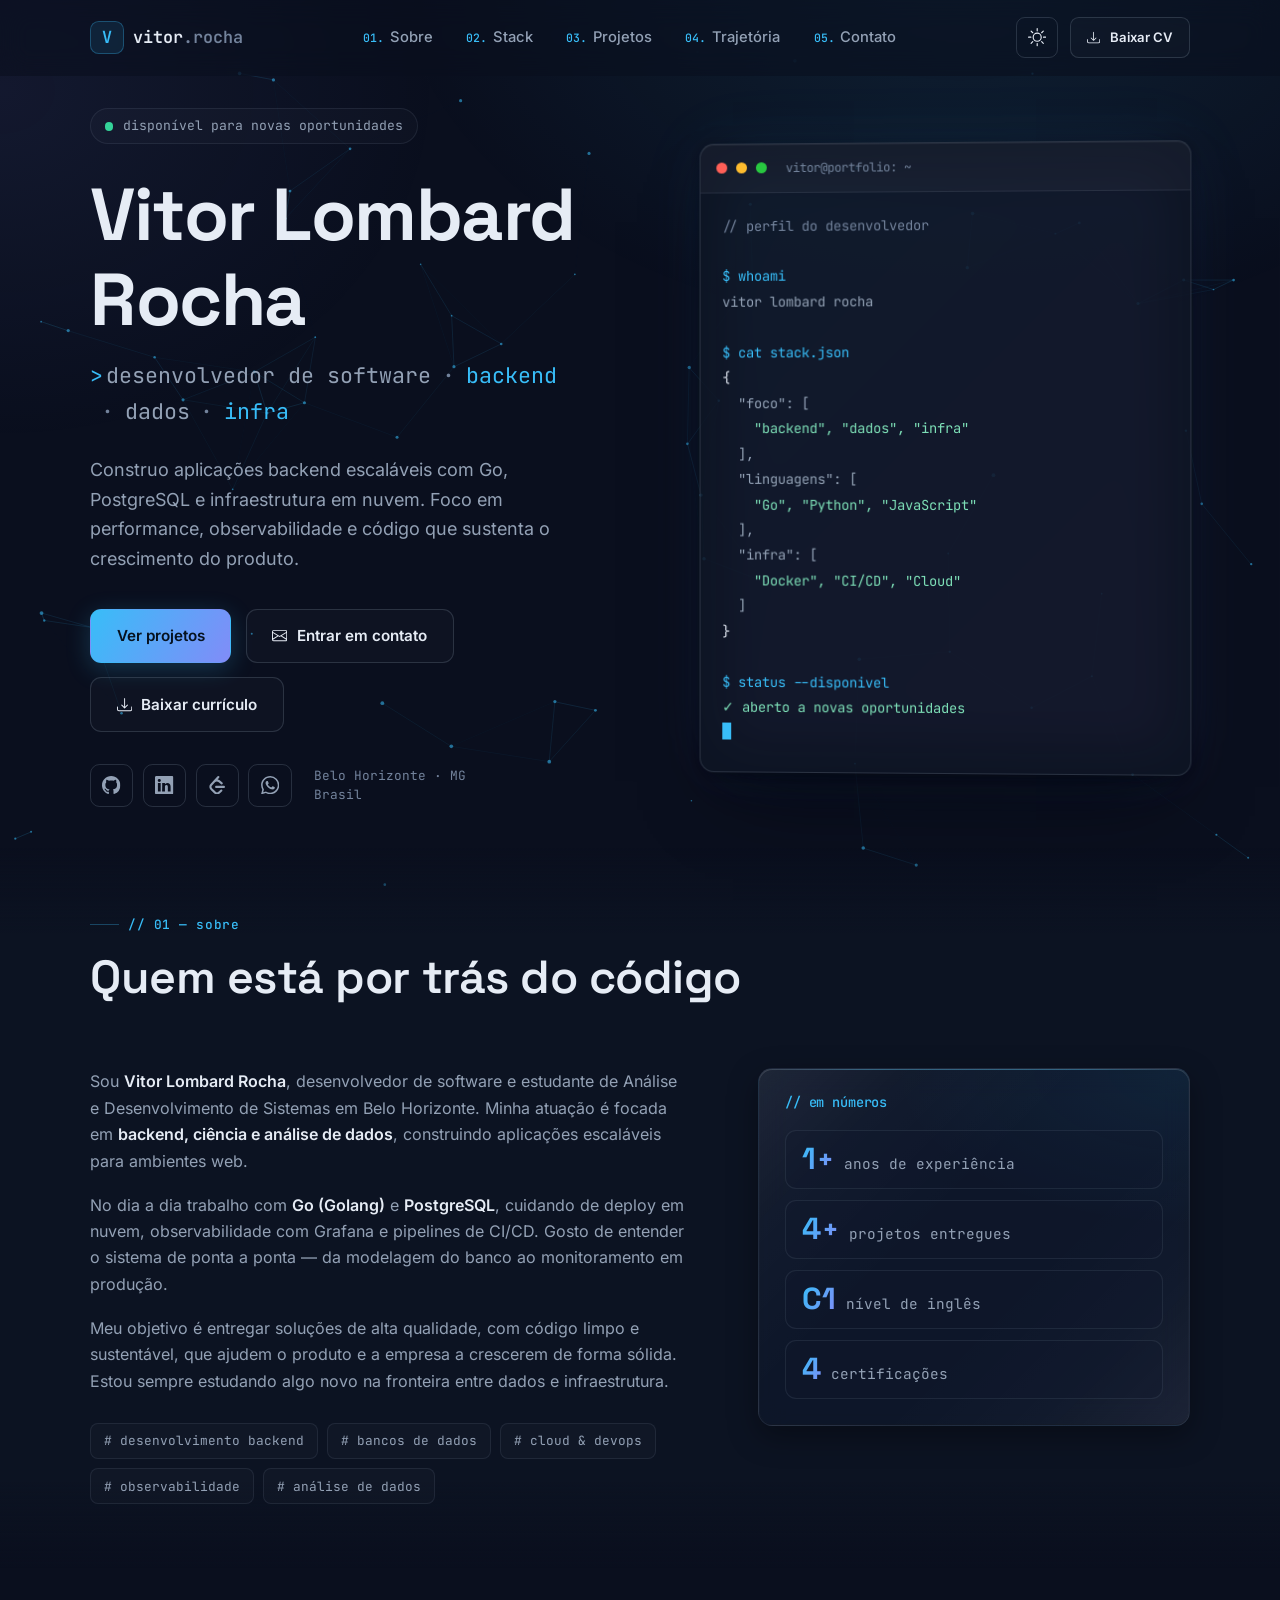
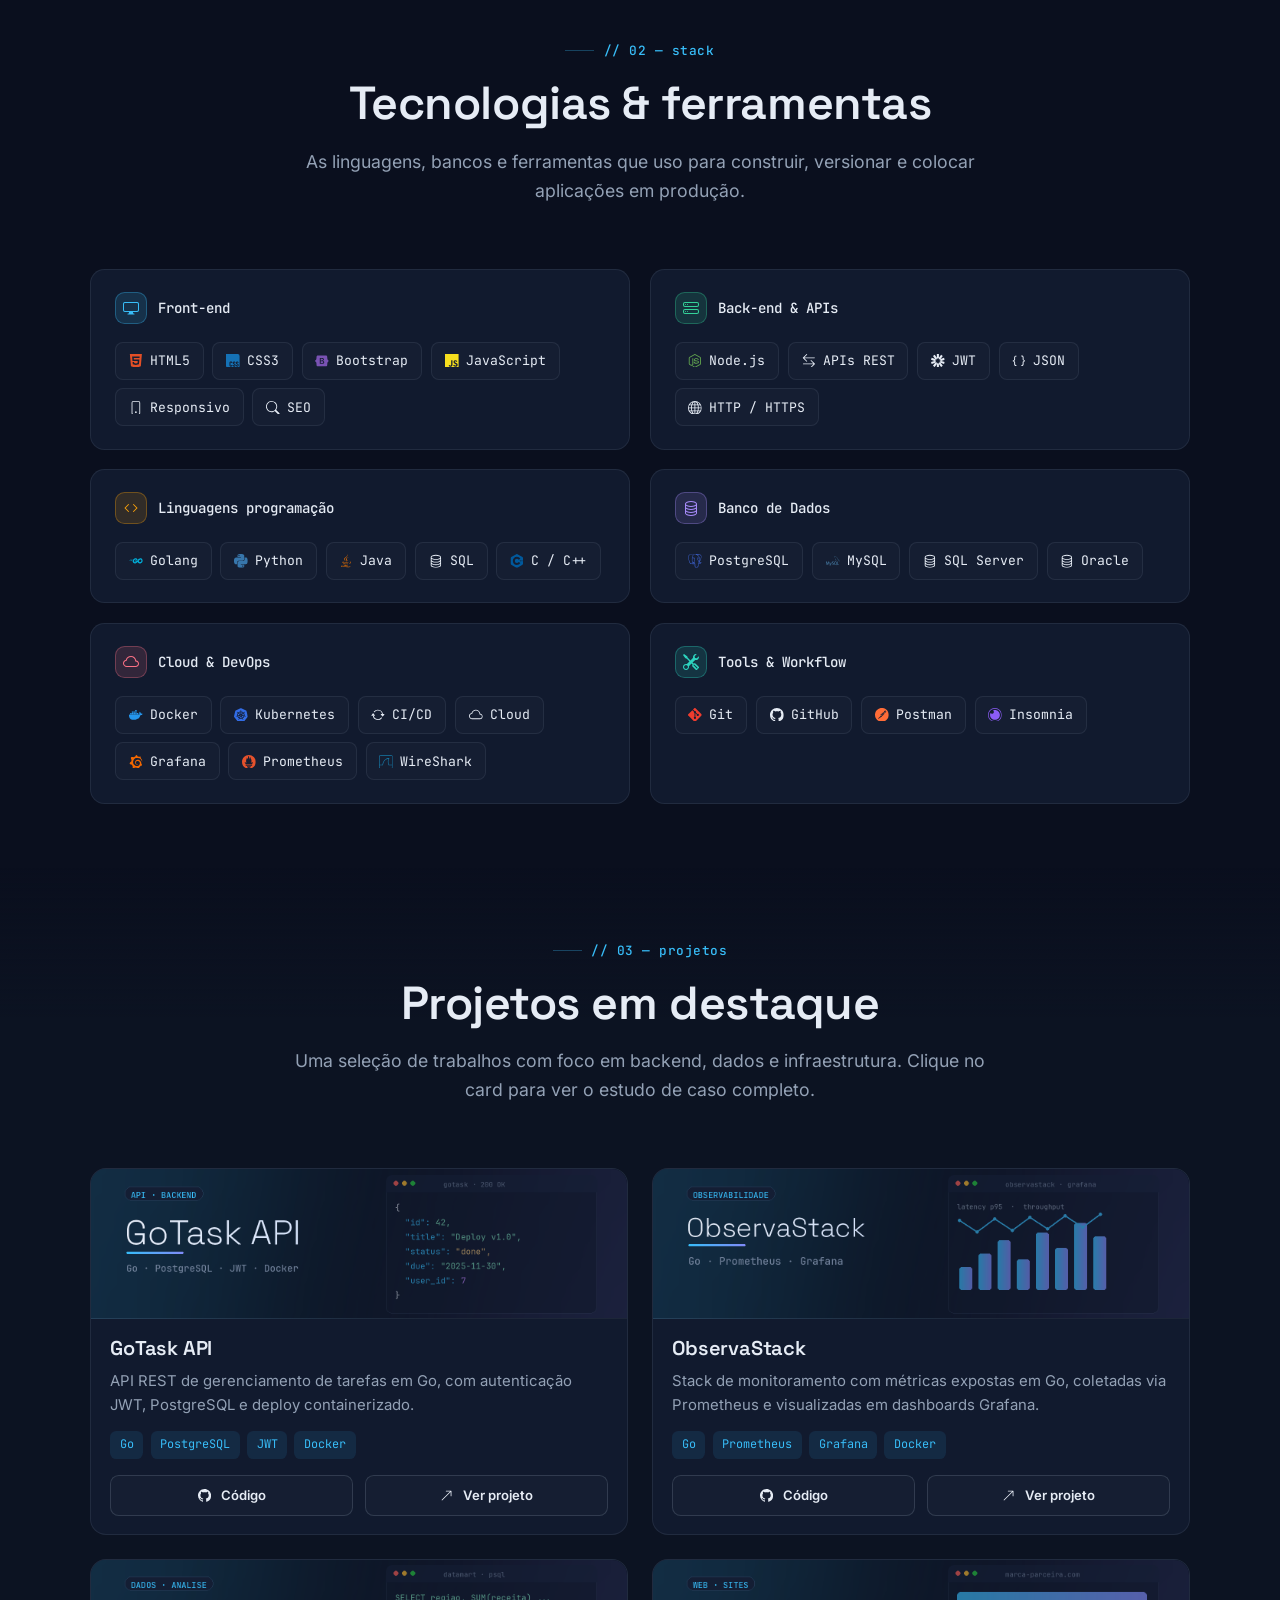
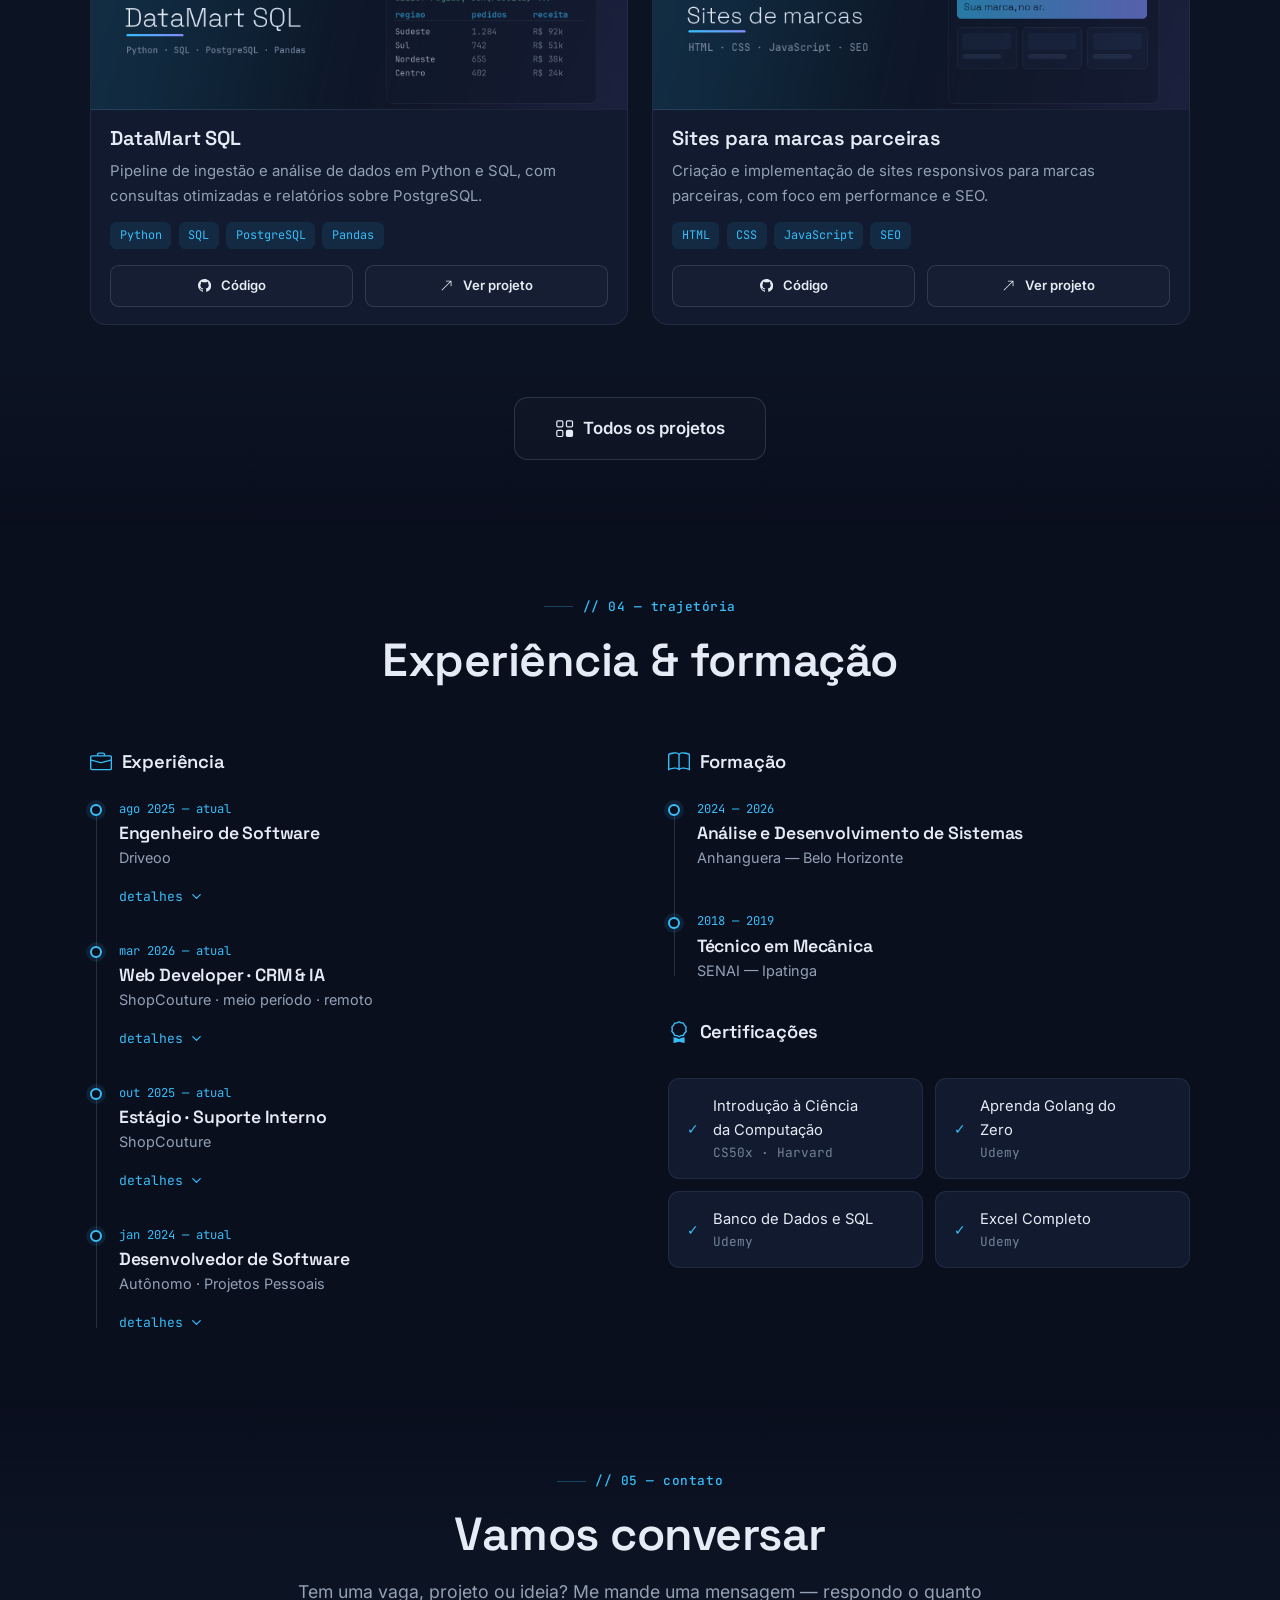
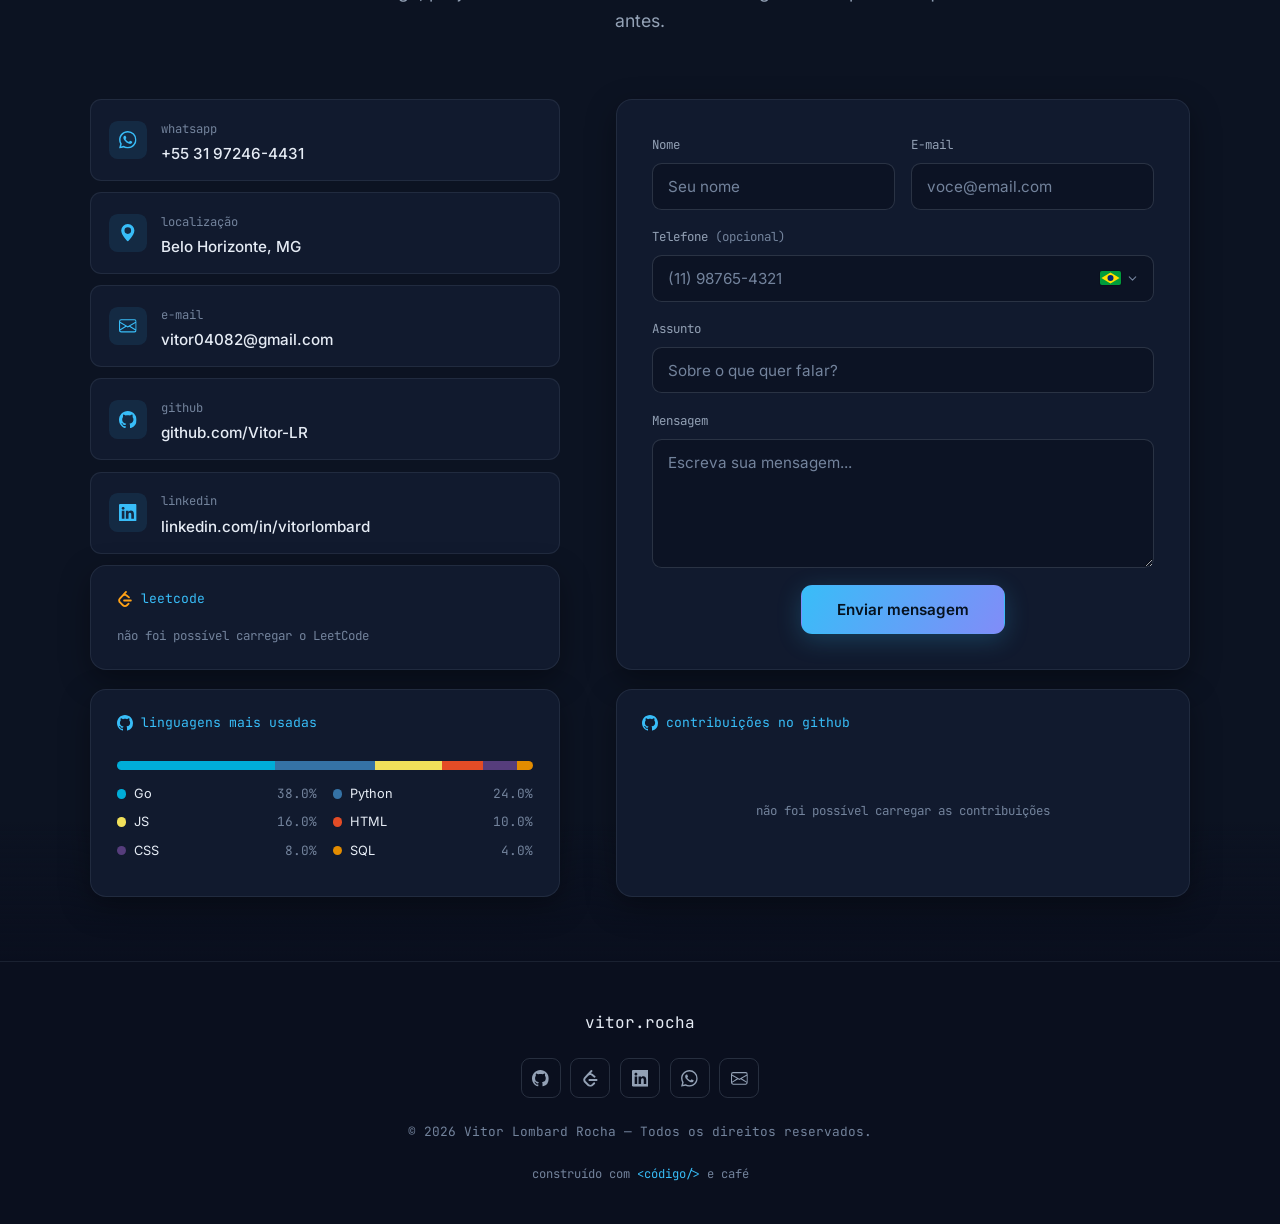
==== index.html @ e0f35a03 "telefone corrigido" ====
<!DOCTYPE html>
<html lang="pt-BR">

<head>
    <meta charset="UTF-8">
    <meta name="viewport" content="width=device-width, initial-scale=1.0">
    <meta name="theme-color" content="#0A0F1E">
    <!-- Aplica o tema salvo antes de pintar a página (evita "flash") -->
    <script>(function () { try { if (localStorage.getItem('theme') === 'light') { document.documentElement.setAttribute('data-theme', 'light'); } } catch (e) { } })();</script>
    <meta name="description"
        content="Vitor Lombard Rocha — Desenvolvedor de software com foco em backend, dados e infraestrutura. Go, Python, PostgreSQL, Docker, CI/CD e Cloud. Veja projetos e entre em contato.">
    <meta name="author" content="Vitor Lombard Rocha">

    <!-- Open Graph (preview ao compartilhar). Troque a URL/imagem ao publicar. -->
    <meta property="og:title" content="Vitor Lombard Rocha — Desenvolvedor Backend">
    <meta property="og:description" content="Conheça meus projetos e entre em contato.">
    <meta property="og:type" content="website">
    <meta property="og:locale" content="pt_BR">
    <meta property="og:url" content="https://vitor-lr.github.io/Portifolio-cv/">
    <meta property="og:image" content="https://vitor-lr.github.io/Portifolio-cv/assets/img/og.png">
    <meta property="og:image:width" content="1200">
    <meta property="og:image:height" content="630">
    <meta property="og:image:alt" content="Vitor Lombard Rocha — Desenvolvedor Backend">
    <meta name="twitter:card" content="summary_large_image">

    <title>Vitor Lombard Rocha — Desenvolvedor Backend</title>

    <!-- Favicon: troque por um .png/.svg seu na pasta assets/img -->
    <link rel="icon" type="image/png" href="assets/img/favicon.png">
    <link rel="apple-touch-icon" href="assets/img/apple-touch-icon.png">
    <!-- TROCAR o domínio ao publicar -->
    <link rel="canonical" href="https://vitor-lr.github.io/Portifolio-cv/">

    <!-- Fontes: Space Grotesk (display) · Inter (corpo) · JetBrains Mono (código) -->
    <!-- Fontes auto-hospedadas: preload só dos pesos críticos da dobra -->
    <link rel="preload" href="assets/fonts/space-grotesk-700.woff2" as="font" type="font/woff2" crossorigin>
    <link rel="preload" href="assets/fonts/inter-400.woff2" as="font" type="font/woff2" crossorigin>
    <link rel="preload" href="assets/fonts/jetbrains-mono-600.woff2" as="font" type="font/woff2" crossorigin>

    <link rel="stylesheet" href="assets/css/style.css">

    <!-- Dados estruturados (SEO rico) — schema.org/Person -->
    <script type="application/ld+json">
{
    "@context": "https://schema.org",
    "@type": "Person",
    "name": "Vitor Lombard Rocha",
    "url": "https://vitor-lr.github.io/Portifolio-cv/",
    "image": "https://vitor-lr.github.io/Portifolio-cv/assets/img/og.png",
    "jobTitle": "Desenvolvedor de Software (Backend)",
    "description": "Desenvolvedor de software com foco em backend, dados e infraestrutura. Go, Python, PostgreSQL, Docker, CI/CD e Cloud.",
    "address": {
        "@type": "PostalAddress",
        "addressLocality": "Belo Horizonte",
        "addressRegion": "MG",
        "addressCountry": "BR"
    },
    "alumniOf": {
        "@type": "CollegeOrUniversity",
        "name": "Anhanguera — Belo Horizonte"
    },
    "knowsAbout": [
        "Go",
        "PostgreSQL",
        "Docker",
        "Kubernetes",
        "CI/CD",
        "Cloud",
        "Grafana",
        "Prometheus",
        "Python",
        "SQL"
    ],
    "sameAs": [
        "https://github.com/Vitor-LR",
        "https://www.linkedin.com/in/vitorlombard/",
        "https://leetcode.com/u/Vitor-LR/"
    ]
}
    </script>
</head>

<body>

    <!-- ============================================================
         SPRITE SVG — ícones reutilizáveis via <use href="#i-...">.
         Definidos uma vez; evita biblioteca de ícones externa.
         (Paths: Bootstrap Icons / Lucide, MIT.)
         ============================================================ -->
    <svg width="0" height="0" style="position:absolute" aria-hidden="true" focusable="false">
        <symbol id="i-list" viewBox="0 0 16 16">
            <path fill="currentColor"
                d="M2.5 12a.5.5 0 0 1 .5-.5h10a.5.5 0 0 1 0 1H3a.5.5 0 0 1-.5-.5m0-4a.5.5 0 0 1 .5-.5h10a.5.5 0 0 1 0 1H3a.5.5 0 0 1-.5-.5m0-4a.5.5 0 0 1 .5-.5h10a.5.5 0 0 1 0 1H3a.5.5 0 0 1-.5-.5" />
        </symbol>
        <symbol id="i-x" viewBox="0 0 16 16">
            <path fill="currentColor"
                d="M4.646 4.646a.5.5 0 0 1 .708 0L8 7.293l2.646-2.647a.5.5 0 0 1 .708.708L8.707 8l2.647 2.646a.5.5 0 0 1-.708.708L8 8.707l-2.646 2.647a.5.5 0 0 1-.708-.708L7.293 8 4.646 5.354a.5.5 0 0 1 0-.708" />
        </symbol>
        <symbol id="i-check" viewBox="0 0 16 16">
            <path fill="currentColor"
                d="M13.854 3.646a.5.5 0 0 1 0 .708l-7 7a.5.5 0 0 1-.708 0l-3.5-3.5a.5.5 0 1 1 .708-.708L6.5 10.293l6.646-6.647a.5.5 0 0 1 .708 0" />
        </symbol>
        <symbol id="i-github" viewBox="0 0 16 16">
            <path fill="currentColor"
                d="M8 0C3.58 0 0 3.58 0 8c0 3.54 2.29 6.53 5.47 7.59.4.07.55-.17.55-.38 0-.19-.01-.82-.01-1.49-2.01.37-2.53-.49-2.69-.94-.09-.23-.48-.94-.82-1.13-.28-.15-.68-.52-.01-.53.63-.01 1.08.58 1.23.82.72 1.21 1.87.87 2.33.66.07-.52.28-.87.51-1.07-1.78-.2-3.64-.89-3.64-3.95 0-.87.31-1.59.82-2.15-.08-.2-.36-1.02.08-2.12 0 0 .67-.21 2.2.82.64-.18 1.32-.27 2-.27.68 0 1.36.09 2 .27 1.53-1.04 2.2-.82 2.2-.82.44 1.1.16 1.92.08 2.12.51.56.82 1.27.82 2.15 0 3.07-1.87 3.75-3.65 3.95.29.25.54.73.54 1.48 0 1.07-.01 1.93-.01 2.2 0 .21.15.46.55.38A8.01 8.01 0 0 0 16 8c0-4.42-3.58-8-8-8" />
        </symbol>
        <symbol id="i-linkedin" viewBox="0 0 16 16">
            <path fill="currentColor"
                d="M0 1.146C0 .513.526 0 1.175 0h13.65C15.474 0 16 .513 16 1.146v13.708c0 .633-.526 1.146-1.175 1.146H1.175C.526 16 0 15.487 0 14.854zm4.943 12.248V6.169H2.542v7.225zm-1.2-8.212c.837 0 1.358-.554 1.358-1.248-.015-.709-.52-1.248-1.342-1.248S2.4 3.226 2.4 3.934c0 .694.521 1.248 1.327 1.248zm4.908 8.212V9.359c0-.216.016-.432.08-.586.173-.431.568-.878 1.232-.878.869 0 1.216.662 1.216 1.634v3.865h2.401V9.25c0-2.22-1.184-3.252-2.764-3.252-1.274 0-1.845.7-2.165 1.193v.025h-.016l.016-.025V6.169h-2.4c.03.678 0 7.225 0 7.225z" />
        </symbol>
        <symbol id="i-whatsapp" viewBox="0 0 16 16">
            <path fill="currentColor"
                d="M13.601 2.326A7.85 7.85 0 0 0 7.994 0C3.627 0 .068 3.558.064 7.926c0 1.399.366 2.76 1.057 3.965L0 16l4.204-1.102a7.9 7.9 0 0 0 3.79.965h.004c4.368 0 7.926-3.558 7.93-7.93A7.9 7.9 0 0 0 13.6 2.326zM7.994 14.521a6.6 6.6 0 0 1-3.356-.92l-.24-.144-2.494.654.666-2.433-.156-.251a6.56 6.56 0 0 1-1.007-3.505c0-3.626 2.957-6.584 6.591-6.584a6.56 6.56 0 0 1 4.66 1.931 6.56 6.56 0 0 1 1.928 4.66c-.004 3.639-2.961 6.592-6.592 6.592m3.615-4.934c-.197-.099-1.17-.578-1.353-.646-.182-.065-.315-.099-.445.099-.133.197-.513.646-.627.775-.114.133-.232.148-.43.05-.197-.1-.836-.308-1.592-.985-.59-.525-.985-1.175-1.103-1.372-.114-.198-.011-.304.088-.403.087-.088.197-.232.296-.346.1-.114.133-.198.198-.33.065-.134.034-.248-.015-.347-.05-.099-.444-1.073-.612-1.468-.16-.389-.323-.335-.445-.34-.114-.007-.247-.007-.38-.007a.73.73 0 0 0-.529.247c-.182.198-.691.677-.691 1.651 0 .974.71 1.916.81 2.049.098.133 1.394 2.132 3.383 2.992.47.205.84.326 1.129.418.475.152.904.129 1.246.08.38-.058 1.171-.48 1.338-.943.164-.464.164-.86.114-.943-.049-.084-.182-.133-.38-.232" />
        </symbol>
        <symbol id="i-envelope" viewBox="0 0 16 16">
            <path fill="currentColor"
                d="M0 4a2 2 0 0 1 2-2h12a2 2 0 0 1 2 2v8a2 2 0 0 1-2 2H2a2 2 0 0 1-2-2zm2-1a1 1 0 0 0-1 1v.217l7 4.2 7-4.2V4a1 1 0 0 0-1-1zm13 2.383-4.708 2.825L15 11.105zm-.034 6.876-5.64-3.471L8 9.583l-1.326-.795-5.64 3.47A1 1 0 0 0 2 13h12a1 1 0 0 0 .966-.741M1 11.105l4.708-2.897L1 5.383z" />
        </symbol>
        <symbol id="i-arrow-up-right" viewBox="0 0 16 16">
            <path fill="currentColor" fill-rule="evenodd"
                d="M14 2.5a.5.5 0 0 0-.5-.5h-6a.5.5 0 0 0 0 1h4.793L2.146 13.146a.5.5 0 0 0 .708.708L13 3.707V8.5a.5.5 0 0 0 1 0z" />
        </symbol>
        <symbol id="i-arrow-left" viewBox="0 0 16 16">
            <path fill="currentColor" fill-rule="evenodd"
                d="M15 8a.5.5 0 0 0-.5-.5H2.707l3.147-3.146a.5.5 0 1 0-.708-.708l-4 4a.5.5 0 0 0 0 .708l4 4a.5.5 0 0 0 .708-.708L2.707 8.5H14.5A.5.5 0 0 0 15 8" />
        </symbol>
        <symbol id="i-download" viewBox="0 0 16 16">
            <path fill="currentColor"
                d="M.5 9.9a.5.5 0 0 1 .5.5v2.5a1 1 0 0 0 1 1h12a1 1 0 0 0 1-1v-2.5a.5.5 0 0 1 1 0v2.5a2 2 0 0 1-2 2H2a2 2 0 0 1-2-2v-2.5a.5.5 0 0 1 .5-.5" />
            <path fill="currentColor"
                d="M7.646 11.854a.5.5 0 0 0 .708 0l3-3a.5.5 0 0 0-.708-.708L8.5 10.293V1.5a.5.5 0 0 0-1 0v8.793L5.354 8.146a.5.5 0 1 0-.708.708z" />
        </symbol>
        <symbol id="i-code" viewBox="0 0 16 16">
            <path fill="currentColor"
                d="M5.854 4.854a.5.5 0 1 0-.708-.708l-3.5 3.5a.5.5 0 0 0 0 .708l3.5 3.5a.5.5 0 0 0 .708-.708L2.707 8zm4.292 0a.5.5 0 0 1 .708-.708l3.5 3.5a.5.5 0 0 1 0 .708l-3.5 3.5a.5.5 0 0 1-.708-.708L13.293 8z" />
        </symbol>
        <symbol id="i-sun" viewBox="0 0 16 16">
            <path fill="currentColor"
                d="M8 11a3 3 0 1 1 0-6 3 3 0 0 1 0 6m0 1a4 4 0 1 0 0-8 4 4 0 0 0 0 8M8 0a.5.5 0 0 1 .5.5v2a.5.5 0 0 1-1 0v-2A.5.5 0 0 1 8 0m0 13a.5.5 0 0 1 .5.5v2a.5.5 0 0 1-1 0v-2A.5.5 0 0 1 8 13m8-5a.5.5 0 0 1-.5.5h-2a.5.5 0 0 1 0-1h2a.5.5 0 0 1 .5.5M3 8a.5.5 0 0 1-.5.5h-2a.5.5 0 0 1 0-1h2A.5.5 0 0 1 3 8m10.657-5.657a.5.5 0 0 1 0 .707l-1.414 1.415a.5.5 0 1 1-.707-.708l1.414-1.414a.5.5 0 0 1 .707 0m-9.193 9.193a.5.5 0 0 1 0 .707L3.05 13.657a.5.5 0 0 1-.707-.707l1.414-1.414a.5.5 0 0 1 .707 0m9.193 2.121a.5.5 0 0 1-.707 0l-1.414-1.414a.5.5 0 0 1 .707-.707l1.414 1.414a.5.5 0 0 1 0 .707M4.464 4.465a.5.5 0 0 1-.707 0L2.343 3.05a.5.5 0 1 1 .707-.707l1.414 1.414a.5.5 0 0 1 0 .708" />
        </symbol>
        <symbol id="i-moon" viewBox="0 0 16 16">
            <path fill="currentColor"
                d="M6 .278a.77.77 0 0 1 .08.858 7.2 7.2 0 0 0-.878 3.46c0 4.021 3.278 7.277 7.318 7.277q.792-.001 1.533-.16a.79.79 0 0 1 .81.316.73.73 0 0 1-.031.893A8.35 8.35 0 0 1 8.344 16C3.734 16 0 12.286 0 7.71 0 4.266 2.114 1.312 5.124.06A.75.75 0 0 1 6 .278M4.858 1.311A7.27 7.27 0 0 0 1.025 7.71c0 4.02 3.279 7.276 7.319 7.276a7.32 7.32 0 0 0 5.205-2.162q-.506.063-1.029.063c-4.61 0-8.343-3.714-8.343-8.29 0-1.167.242-2.278.681-3.286" />
            <path fill="currentColor"
                d="M10.794 3.148a.217.217 0 0 1 .412 0l.387 1.162c.173.518.579.924 1.097 1.097l1.162.387a.217.217 0 0 1 0 .412l-1.162.387a1.73 1.73 0 0 0-1.097 1.097l-.387 1.162a.217.217 0 0 1-.412 0l-.387-1.162A1.73 1.73 0 0 0 9.31 6.593l-1.162-.387a.217.217 0 0 1 0-.412l1.162-.387a1.73 1.73 0 0 0 1.097-1.097zM13.863.099a.145.145 0 0 1 .274 0l.258.774c.115.346.386.617.732.732l.774.258a.145.145 0 0 1 0 .274l-.774.258a1.16 1.16 0 0 0-.732.732l-.258.774a.145.145 0 0 1-.274 0l-.258-.774a1.16 1.16 0 0 0-.732-.732l-.774-.258a.145.145 0 0 1 0-.274l.774-.258c.346-.115.617-.386.732-.732z" />
        </symbol>
        <symbol id="i-book" viewBox="0 0 16 16">
            <path fill="currentColor"
                d="M1 2.828c.885-.37 2.154-.769 3.388-.893 1.33-.134 2.458.063 3.112.752v9.746c-.935-.53-2.12-.603-3.213-.493-1.18.12-2.37.461-3.287.811zm7.5-.141c.654-.689 1.782-.886 3.112-.752 1.234.124 2.503.523 3.388.893v9.923c-.918-.35-2.107-.692-3.287-.81-1.094-.111-2.278-.039-3.213.492zM8 1.783C7.015.936 5.587.81 4.287.94c-1.514.153-3.042.672-3.994 1.105A.5.5 0 0 0 0 2.5v11a.5.5 0 0 0 .707.455c.882-.4 2.303-.881 3.68-1.02 1.409-.142 2.59.087 3.223.877a.5.5 0 0 0 .78 0c.633-.79 1.814-1.019 3.222-.877 1.378.139 2.8.62 3.681 1.02A.5.5 0 0 0 16 13.5v-11a.5.5 0 0 0-.293-.455c-.952-.433-2.48-.952-3.994-1.105C10.413.809 8.985.936 8 1.783" />
        </symbol>
        <symbol id="i-briefcase" viewBox="0 0 16 16">
            <path fill="currentColor"
                d="M6.5 1A1.5 1.5 0 0 0 5 2.5V3H1.5A1.5 1.5 0 0 0 0 4.5v8A1.5 1.5 0 0 0 1.5 14h13a1.5 1.5 0 0 0 1.5-1.5v-8A1.5 1.5 0 0 0 14.5 3H11v-.5A1.5 1.5 0 0 0 9.5 1zm0 1h3a.5.5 0 0 1 .5.5V3H6v-.5a.5.5 0 0 1 .5-.5m1.886 6.914L15 7.151V12.5a.5.5 0 0 1-.5.5h-13a.5.5 0 0 1-.5-.5V7.15l6.614 1.764a1.5 1.5 0 0 0 .772 0M1.5 4h13a.5.5 0 0 1 .5.5v1.616L8.129 7.948a.5.5 0 0 1-.258 0L1 6.116V4.5a.5.5 0 0 1 .5-.5" />
        </symbol>
        <symbol id="i-award" viewBox="0 0 16 16">
            <path fill="currentColor"
                d="M9.669.864 8 0 6.331.864l-1.858.282-.842 1.68-1.337 1.32L2.6 6l-.306 1.854 1.337 1.32.842 1.68 1.858.282L8 12l1.669-.864 1.858-.282.842-1.68 1.337-1.32L13.4 6l.306-1.854-1.337-1.32-.842-1.68zm1.196 1.193.684 1.365 1.086 1.072L12.387 6l.248 1.506-1.086 1.072-.684 1.365-1.51.229L8 10.874l-1.355-.702-1.51-.229-.684-1.365-1.086-1.072L3.614 6l-.25-1.506 1.087-1.072.684-1.365 1.51-.229L8 1.126l1.356.702z" />
            <path fill="currentColor" d="M4 11.794V16l4-1 4 1v-4.206l-2.018.306L8 13.126 6.018 12.1z" />
        </symbol>
        <symbol id="i-geo" viewBox="0 0 16 16">
            <path fill="currentColor"
                d="M8 16s6-5.686 6-10A6 6 0 0 0 2 6c0 4.314 6 10 6 10m0-7a3 3 0 1 1 0-6 3 3 0 0 1 0 6" />
        </symbol>
        <symbol id="i-grid" viewBox="0 0 16 16">
            <path fill="currentColor"
                d="M1 2.5A1.5 1.5 0 0 1 2.5 1h3A1.5 1.5 0 0 1 7 2.5v3A1.5 1.5 0 0 1 5.5 7h-3A1.5 1.5 0 0 1 1 5.5zM2.5 2a.5.5 0 0 0-.5.5v3a.5.5 0 0 0 .5.5h3a.5.5 0 0 0 .5-.5v-3a.5.5 0 0 0-.5-.5zM9 2.5A1.5 1.5 0 0 1 10.5 1h3A1.5 1.5 0 0 1 15 2.5v3A1.5 1.5 0 0 1 13.5 7h-3A1.5 1.5 0 0 1 9 5.5zm1.5-.5a.5.5 0 0 0-.5.5v3a.5.5 0 0 0 .5.5h3a.5.5 0 0 0 .5-.5v-3a.5.5 0 0 0-.5-.5zM1 10.5A1.5 1.5 0 0 1 2.5 9h3A1.5 1.5 0 0 1 7 10.5v3A1.5 1.5 0 0 1 5.5 15h-3A1.5 1.5 0 0 1 1 13.5zm1.5-.5a.5.5 0 0 0-.5.5v3a.5.5 0 0 0 .5.5h3a.5.5 0 0 0 .5-.5v-3a.5.5 0 0 0-.5-.5zM9 10.5A1.5 1.5 0 0 1 10.5 9h3a1.5 1.5 0 0 1 1.5 1.5v3a1.5 1.5 0 0 1-1.5 1.5h-3A1.5 1.5 0 0 1 9 13.5z" />
        </symbol>
        <!-- Logos de tecnologias (Simple Icons, CC0) -->
        <symbol id="si-go" viewBox="0 0 24 24">
            <path fill="currentColor"
                d="M1.811 10.231c-.047 0-.058-.023-.035-.059l.246-.315c.023-.035.081-.058.128-.058h4.172c.046 0 .058.035.035.07l-.199.303c-.023.036-.082.07-.117.07zM.047 11.306c-.047 0-.059-.023-.035-.058l.245-.316c.023-.035.082-.058.129-.058h5.328c.047 0 .07.035.058.07l-.093.28c-.012.047-.058.07-.105.07zm2.828 1.075c-.047 0-.059-.035-.035-.07l.163-.292c.023-.035.07-.07.117-.07h2.337c.047 0 .07.035.07.082l-.023.28c0 .047-.047.082-.082.082zm12.129-2.36c-.736.187-1.239.327-1.963.514-.176.046-.187.058-.34-.117-.174-.199-.303-.327-.548-.444-.737-.362-1.45-.257-2.115.175-.795.514-1.204 1.274-1.192 2.22.011.935.654 1.706 1.577 1.835.795.105 1.46-.175 1.987-.77.105-.13.198-.27.315-.434H10.47c-.245 0-.304-.152-.222-.35.152-.362.432-.97.596-1.274a.315.315 0 01.292-.187h4.253c-.023.316-.023.631-.07.947a4.983 4.983 0 01-.958 2.29c-.841 1.11-1.94 1.8-3.33 1.986-1.145.152-2.209-.07-3.143-.77-.865-.655-1.356-1.52-1.484-2.595-.152-1.274.222-2.419.993-3.424.83-1.086 1.928-1.776 3.272-2.02 1.098-.2 2.15-.07 3.096.571.62.41 1.063.97 1.356 1.648.07.105.023.164-.117.2m3.868 6.461c-1.064-.024-2.034-.328-2.852-1.029a3.665 3.665 0 01-1.262-2.255c-.21-1.32.152-2.489.947-3.529.853-1.122 1.881-1.706 3.272-1.95 1.192-.21 2.314-.095 3.33.595.923.63 1.496 1.484 1.648 2.605.198 1.578-.257 2.863-1.344 3.962-.771.783-1.718 1.273-2.805 1.495-.315.06-.63.07-.934.106zm2.78-4.72c-.011-.153-.011-.27-.034-.387-.21-1.157-1.274-1.81-2.384-1.554-1.087.245-1.788.935-2.045 2.033-.21.912.234 1.835 1.075 2.21.643.28 1.285.244 1.905-.07.923-.48 1.425-1.228 1.484-2.233z" />
        </symbol>
        <symbol id="si-python" viewBox="0 0 24 24">
            <path fill="currentColor"
                d="M14.25.18l.9.2.73.26.59.3.45.32.34.34.25.34.16.33.1.3.04.26.02.2-.01.13V8.5l-.05.63-.13.55-.21.46-.26.38-.3.31-.33.25-.35.19-.35.14-.33.1-.3.07-.26.04-.21.02H8.77l-.69.05-.59.14-.5.22-.41.27-.33.32-.27.35-.2.36-.15.37-.1.35-.07.32-.04.27-.02.21v3.06H3.17l-.21-.03-.28-.07-.32-.12-.35-.18-.36-.26-.36-.36-.35-.46-.32-.59-.28-.73-.21-.88-.14-1.05-.05-1.23.06-1.22.16-1.04.24-.87.32-.71.36-.57.4-.44.42-.33.42-.24.4-.16.36-.1.32-.05.24-.01h.16l.06.01h8.16v-.83H6.18l-.01-2.75-.02-.37.05-.34.11-.31.17-.28.25-.26.31-.23.38-.2.44-.18.51-.15.58-.12.64-.1.71-.06.77-.04.84-.02 1.27.05zm-6.3 1.98l-.23.33-.08.41.08.41.23.34.33.22.41.09.41-.09.33-.22.23-.34.08-.41-.08-.41-.23-.33-.33-.22-.41-.09-.41.09zm13.09 3.95l.28.06.32.12.35.18.36.27.36.35.35.47.32.59.28.73.21.88.14 1.04.05 1.23-.06 1.23-.16 1.04-.24.86-.32.71-.36.57-.4.45-.42.33-.42.24-.4.16-.36.09-.32.05-.24.02-.16-.01h-8.22v.82h5.84l.01 2.76.02.36-.05.34-.11.31-.17.29-.25.25-.31.24-.38.2-.44.17-.51.15-.58.13-.64.09-.71.07-.77.04-.84.01-1.27-.04-1.07-.14-.9-.2-.73-.25-.59-.3-.45-.33-.34-.34-.25-.34-.16-.33-.1-.3-.04-.25-.02-.2.01-.13v-5.34l.05-.64.13-.54.21-.46.26-.38.3-.32.33-.24.35-.2.35-.14.33-.1.3-.06.26-.04.21-.02.13-.01h5.84l.69-.05.59-.14.5-.21.41-.28.33-.32.27-.35.2-.36.15-.36.1-.35.07-.32.04-.28.02-.21V6.07h2.09l.14.01zm-6.47 14.25l-.23.33-.08.41.08.41.23.33.33.23.41.08.41-.08.33-.23.23-.33.08-.41-.08-.41-.23-.33-.33-.23-.41-.08-.41.08z" />
        </symbol>
        <symbol id="si-javascript" viewBox="0 0 24 24">
            <path fill="currentColor"
                d="M0 0h24v24H0V0zm22.034 18.276c-.175-1.095-.888-2.015-3.003-2.873-.736-.345-1.554-.585-1.797-1.14-.091-.33-.105-.51-.046-.705.15-.646.915-.84 1.515-.66.39.12.75.42.976.9 1.034-.676 1.034-.676 1.755-1.125-.27-.42-.404-.601-.586-.78-.63-.705-1.469-1.065-2.834-1.034l-.705.089c-.676.165-1.32.525-1.71 1.005-1.14 1.291-.811 3.541.569 4.471 1.365 1.02 3.361 1.244 3.616 2.205.24 1.17-.87 1.545-1.966 1.41-.811-.18-1.26-.586-1.755-1.336l-1.83 1.051c.21.48.45.689.81 1.109 1.74 1.756 6.09 1.666 6.871-1.004.029-.09.24-.705.074-1.65l.046.067zm-8.983-7.245h-2.248c0 1.938-.009 3.864-.009 5.805 0 1.232.063 2.363-.138 2.711-.33.689-1.18.601-1.566.48-.396-.196-.597-.466-.83-.855-.063-.105-.11-.196-.127-.196l-1.825 1.125c.305.63.75 1.172 1.324 1.517.855.51 2.004.675 3.207.405.783-.226 1.458-.691 1.811-1.411.51-.93.402-2.07.397-3.346.012-2.054 0-4.109 0-6.179l.004-.056z" />
        </symbol>
        <symbol id="si-nodejs" viewBox="0 0 24 24">
            <path fill="currentColor"
                d="M11.998,24c-0.321,0-0.641-0.084-0.922-0.247l-2.936-1.737c-0.438-0.245-0.224-0.332-0.08-0.383 c0.585-0.203,0.703-0.25,1.328-0.604c0.065-0.037,0.151-0.023,0.218,0.017l2.256,1.339c0.082,0.045,0.197,0.045,0.272,0l8.795-5.076 c0.082-0.047,0.134-0.141,0.134-0.238V6.921c0-0.099-0.053-0.192-0.137-0.242l-8.791-5.072c-0.081-0.047-0.189-0.047-0.271,0 L3.075,6.68C2.99,6.729,2.936,6.825,2.936,6.921v10.15c0,0.097,0.054,0.189,0.139,0.235l2.409,1.392 c1.307,0.654,2.108-0.116,2.108-0.89V7.787c0-0.142,0.114-0.253,0.256-0.253h1.115c0.139,0,0.255,0.112,0.255,0.253v10.021 c0,1.745-0.95,2.745-2.604,2.745c-0.508,0-0.909,0-2.026-0.551L2.28,18.675c-0.57-0.329-0.922-0.945-0.922-1.604V6.921 c0-0.659,0.353-1.275,0.922-1.603l8.795-5.082c0.557-0.315,1.296-0.315,1.848,0l8.794,5.082c0.57,0.329,0.924,0.944,0.924,1.603 v10.15c0,0.659-0.354,1.273-0.924,1.604l-8.794,5.078C12.643,23.916,12.324,24,11.998,24z M19.099,13.993 c0-1.9-1.284-2.406-3.987-2.763c-2.731-0.361-3.009-0.548-3.009-1.187c0-0.528,0.235-1.233,2.258-1.233 c1.807,0,2.473,0.389,2.747,1.607c0.024,0.115,0.129,0.199,0.247,0.199h1.141c0.071,0,0.138-0.031,0.186-0.081 c0.048-0.054,0.074-0.123,0.067-0.196c-0.177-2.098-1.571-3.076-4.388-3.076c-2.508,0-4.004,1.058-4.004,2.833 c0,1.925,1.488,2.457,3.895,2.695c2.88,0.282,3.103,0.703,3.103,1.269c0,0.983-0.789,1.402-2.642,1.402 c-2.327,0-2.839-0.584-3.011-1.742c-0.02-0.124-0.126-0.215-0.253-0.215h-1.137c-0.141,0-0.254,0.112-0.254,0.253 c0,1.482,0.806,3.248,4.655,3.248C17.501,17.007,19.099,15.91,19.099,13.993z" />
        </symbol>
        <symbol id="si-jwt" viewBox="0 0 24 24">
            <path fill="currentColor"
                d="M10.2 0v6.456L12 8.928l1.8-2.472V0zm3.6 6.456v3.072l2.904-.96L20.52 3.36l-2.928-2.136zm2.904 2.112l-1.8 2.496 2.928.936 6.144-1.992-1.128-3.432zM17.832 12l-2.928.936 1.8 2.496 6.144 1.992 1.128-3.432zm-1.128 3.432l-2.904-.96v3.072l3.792 5.232 2.928-2.136zM13.8 17.544L12 15.072l-1.8 2.472V24h3.6zm-3.6 0v-3.072l-2.904.96L3.48 20.64l2.928 2.136zm-2.904-2.112l1.8-2.496L6.168 12 .024 13.992l1.128 3.432zM6.168 12l2.928-.936-1.8-2.496-6.144-1.992-1.128 3.432zm1.128-3.432l2.904.96V6.456L6.408 1.224 3.48 3.36Z" />
        </symbol>
        <symbol id="si-postgresql" viewBox="0 0 24 24">
            <path fill="currentColor"
                d="M23.5594 14.7228a.5269.5269 0 0 0-.0563-.1191c-.139-.2632-.4768-.3418-1.0074-.2321-1.6533.3411-2.2935.1312-2.5256-.0191 1.342-2.0482 2.445-4.522 3.0411-6.8297.2714-1.0507.7982-3.5237.1222-4.7316a1.5641 1.5641 0 0 0-.1509-.235C21.6931.9086 19.8007.0248 17.5099.0005c-1.4947-.0158-2.7705.3461-3.1161.4794a9.449 9.449 0 0 0-.5159-.0816 8.044 8.044 0 0 0-1.3114-.1278c-1.1822-.0184-2.2038.2642-3.0498.8406-.8573-.3211-4.7888-1.645-7.2219.0788C.9359 2.1526.3086 3.8733.4302 6.3043c.0409.818.5069 3.334 1.2423 5.7436.4598 1.5065.9387 2.7019 1.4334 3.582.553.9942 1.1259 1.5933 1.7143 1.7895.4474.1491 1.1327.1441 1.8581-.7279.8012-.9635 1.5903-1.8258 1.9446-2.2069.4351.2355.9064.3625 1.39.3772a.0569.0569 0 0 0 .0004.0041 11.0312 11.0312 0 0 0-.2472.3054c-.3389.4302-.4094.5197-1.5002.7443-.3102.064-1.1344.2339-1.1464.8115-.0025.1224.0329.2309.0919.3268.2269.4231.9216.6097 1.015.6331 1.3345.3335 2.5044.092 3.3714-.6787-.017 2.231.0775 4.4174.3454 5.0874.2212.5529.7618 1.9045 2.4692 1.9043.2505 0 .5263-.0291.8296-.0941 1.7819-.3821 2.5557-1.1696 2.855-2.9059.1503-.8707.4016-2.8753.5388-4.1012.0169-.0703.0357-.1207.057-.1362.0007-.0005.0697-.0471.4272.0307a.3673.3673 0 0 0 .0443.0068l.2539.0223.0149.001c.8468.0384 1.9114-.1426 2.5312-.4308.6438-.2988 1.8057-1.0323 1.5951-1.6698zM2.371 11.8765c-.7435-2.4358-1.1779-4.8851-1.2123-5.5719-.1086-2.1714.4171-3.6829 1.5623-4.4927 1.8367-1.2986 4.8398-.5408 6.108-.13-.0032.0032-.0066.0061-.0098.0094-2.0238 2.044-1.9758 5.536-1.9708 5.7495-.0002.0823.0066.1989.0162.3593.0348.5873.0996 1.6804-.0735 2.9184-.1609 1.1504.1937 2.2764.9728 3.0892.0806.0841.1648.1631.2518.2374-.3468.3714-1.1004 1.1926-1.9025 2.1576-.5677.6825-.9597.5517-1.0886.5087-.3919-.1307-.813-.5871-1.2381-1.3223-.4796-.839-.9635-2.0317-1.4155-3.5126zm6.0072 5.0871c-.1711-.0428-.3271-.1132-.4322-.1772.0889-.0394.2374-.0902.4833-.1409 1.2833-.2641 1.4815-.4506 1.9143-1.0002.0992-.126.2116-.2687.3673-.4426a.3549.3549 0 0 0 .0737-.1298c.1708-.1513.2724-.1099.4369-.0417.156.0646.3078.26.3695.4752.0291.1016.0619.2945-.0452.4444-.9043 1.2658-2.2216 1.2494-3.1676 1.0128zm2.094-3.988-.0525.141c-.133.3566-.2567.6881-.3334 1.003-.6674-.0021-1.3168-.2872-1.8105-.8024-.6279-.6551-.9131-1.5664-.7825-2.5004.1828-1.3079.1153-2.4468.079-3.0586-.005-.0857-.0095-.1607-.0122-.2199.2957-.2621 1.6659-.9962 2.6429-.7724.4459.1022.7176.4057.8305.928.5846 2.7038.0774 3.8307-.3302 4.7363-.084.1866-.1633.3629-.2311.5454zm7.3637 4.5725c-.0169.1768-.0358.376-.0618.5959l-.146.4383a.3547.3547 0 0 0-.0182.1077c-.0059.4747-.054.6489-.115.8693-.0634.2292-.1353.4891-.1794 1.0575-.11 1.4143-.8782 2.2267-2.4172 2.5565-1.5155.3251-1.7843-.4968-2.0212-1.2217a6.5824 6.5824 0 0 0-.0769-.2266c-.2154-.5858-.1911-1.4119-.1574-2.5551.0165-.5612-.0249-1.9013-.3302-2.6462.0044-.2932.0106-.5909.019-.8918a.3529.3529 0 0 0-.0153-.1126 1.4927 1.4927 0 0 0-.0439-.208c-.1226-.4283-.4213-.7866-.7797-.9351-.1424-.059-.4038-.1672-.7178-.0869.067-.276.1831-.5875.309-.9249l.0529-.142c.0595-.16.134-.3257.213-.5012.4265-.9476 1.0106-2.2453.3766-5.1772-.2374-1.0981-1.0304-1.6343-2.2324-1.5098-.7207.0746-1.3799.3654-1.7088.5321a5.6716 5.6716 0 0 0-.1958.1041c.0918-1.1064.4386-3.1741 1.7357-4.4823a4.0306 4.0306 0 0 1 .3033-.276.3532.3532 0 0 0 .1447-.0644c.7524-.5706 1.6945-.8506 2.802-.8325.4091.0067.8017.0339 1.1742.081 1.939.3544 3.2439 1.4468 4.0359 2.3827.8143.9623 1.2552 1.9315 1.4312 2.4543-1.3232-.1346-2.2234.1268-2.6797.779-.9926 1.4189.543 4.1729 1.2811 5.4964.1353.2426.2522.4522.2889.5413.2403.5825.5515.9713.7787 1.2552.0696.087.1372.1714.1885.245-.4008.1155-1.1208.3825-1.0552 1.717-.0123.1563-.0423.4469-.0834.8148-.0461.2077-.0702.4603-.0994.7662zm.8905-1.6211c-.0405-.8316.2691-.9185.5967-1.0105a2.8566 2.8566 0 0 0 .135-.0406 1.202 1.202 0 0 0 .1342.103c.5703.3765 1.5823.4213 3.0068.1344-.2016.1769-.5189.3994-.9533.6011-.4098.1903-1.0957.333-1.7473.3636-.7197.0336-1.0859-.0807-1.1721-.151zm.5695-9.2712c-.0059.3508-.0542.6692-.1054 1.0017-.055.3576-.112.7274-.1264 1.1762-.0142.4368.0404.8909.0932 1.3301.1066.887.216 1.8003-.2075 2.7014a3.5272 3.5272 0 0 1-.1876-.3856c-.0527-.1276-.1669-.3326-.3251-.6162-.6156-1.1041-2.0574-3.6896-1.3193-4.7446.3795-.5427 1.3408-.5661 2.1781-.463zm.2284 7.0137a12.3762 12.3762 0 0 0-.0853-.1074l-.0355-.0444c.7262-1.1995.5842-2.3862.4578-3.4385-.0519-.4318-.1009-.8396-.0885-1.2226.0129-.4061.0666-.7543.1185-1.0911.0639-.415.1288-.8443.1109-1.3505.0134-.0531.0188-.1158.0118-.1902-.0457-.4855-.5999-1.938-1.7294-3.253-.6076-.7073-1.4896-1.4972-2.6889-2.0395.5251-.1066 1.2328-.2035 2.0244-.1859 2.0515.0456 3.6746.8135 4.8242 2.2824a.908.908 0 0 1 .0667.1002c.7231 1.3556-.2762 6.2751-2.9867 10.5405zm-8.8166-6.1162c-.025.1794-.3089.4225-.6211.4225a.5821.5821 0 0 1-.0809-.0056c-.1873-.026-.3765-.144-.5059-.3156-.0458-.0605-.1203-.178-.1055-.2844.0055-.0401.0261-.0985.0925-.1488.1182-.0894.3518-.1226.6096-.0867.3163.0441.6426.1938.6113.4186zm7.9305-.4114c.0111.0792-.049.201-.1531.3102-.0683.0717-.212.1961-.4079.2232a.5456.5456 0 0 1-.075.0052c-.2935 0-.5414-.2344-.5607-.3717-.024-.1765.2641-.3106.5611-.352.297-.0414.6111.0088.6356.1851z" />
        </symbol>
        <symbol id="si-mysql" viewBox="0 0 24 24">
            <path fill="currentColor"
                d="M16.405 5.501c-.115 0-.193.014-.274.033v.013h.014c.054.104.146.18.214.273.054.107.1.214.154.32l.014-.015c.094-.066.14-.172.14-.333-.04-.047-.046-.094-.08-.14-.04-.067-.126-.1-.18-.153zM5.77 18.695h-.927a50.854 50.854 0 00-.27-4.41h-.008l-1.41 4.41H2.45l-1.4-4.41h-.01a72.892 72.892 0 00-.195 4.41H0c.055-1.966.192-3.81.41-5.53h1.15l1.335 4.064h.008l1.347-4.064h1.095c.242 2.015.384 3.86.428 5.53zm4.017-4.08c-.378 2.045-.876 3.533-1.492 4.46-.482.716-1.01 1.073-1.583 1.073-.153 0-.34-.046-.566-.138v-.494c.11.017.24.026.386.026.268 0 .483-.075.647-.222.197-.18.295-.382.295-.605 0-.155-.077-.47-.23-.944L6.23 14.615h.91l.727 2.36c.164.536.233.91.205 1.123.4-1.064.678-2.227.835-3.483zm12.325 4.08h-2.63v-5.53h.885v4.85h1.745zm-3.32.135l-1.016-.5c.09-.076.177-.158.255-.25.433-.506.648-1.258.648-2.253 0-1.83-.718-2.746-2.155-2.746-.704 0-1.254.232-1.65.697-.43.508-.646 1.256-.646 2.245 0 .972.19 1.686.574 2.14.35.41.877.615 1.583.615.264 0 .506-.033.725-.098l1.325.772.36-.622zM15.5 17.588c-.225-.36-.337-.94-.337-1.736 0-1.393.424-2.09 1.27-2.09.443 0 .77.167.977.5.224.362.336.936.336 1.723 0 1.404-.424 2.108-1.27 2.108-.445 0-.77-.167-.978-.5zm-1.658-.425c0 .47-.172.856-.516 1.156-.344.3-.803.45-1.384.45-.543 0-1.064-.172-1.573-.515l.237-.476c.438.22.833.328 1.19.328.332 0 .593-.073.783-.22a.754.754 0 00.3-.615c0-.33-.23-.61-.648-.845-.388-.213-1.163-.657-1.163-.657-.422-.307-.632-.636-.632-1.177 0-.45.157-.81.47-1.085.315-.278.72-.415 1.22-.415.512 0 .98.136 1.4.41l-.213.476a2.726 2.726 0 00-1.064-.23c-.283 0-.502.068-.654.206a.685.685 0 00-.248.524c0 .328.234.61.666.85.393.215 1.187.67 1.187.67.433.305.648.63.648 1.168zm9.382-5.852c-.535-.014-.95.04-1.297.188-.1.04-.26.04-.274.167.055.053.063.14.11.214.08.134.218.313.346.407.14.11.28.216.427.31.26.16.555.255.81.416.145.094.293.213.44.313.073.05.12.14.214.172v-.02c-.046-.06-.06-.147-.105-.214-.067-.067-.134-.127-.2-.193a3.223 3.223 0 00-.695-.675c-.214-.146-.682-.35-.77-.595l-.013-.014c.146-.013.32-.066.46-.106.227-.06.435-.047.67-.106.106-.027.213-.06.32-.094v-.06c-.12-.12-.21-.283-.334-.395a8.867 8.867 0 00-1.104-.823c-.21-.134-.476-.22-.697-.334-.08-.04-.214-.06-.26-.127-.12-.146-.19-.34-.275-.514a17.69 17.69 0 01-.547-1.163c-.12-.262-.193-.523-.34-.763-.69-1.137-1.437-1.826-2.586-2.5-.247-.14-.543-.2-.856-.274-.167-.008-.334-.02-.5-.027-.11-.047-.216-.174-.31-.235-.38-.24-1.364-.76-1.644-.072-.18.434.267.862.422 1.082.115.153.26.328.34.5.047.116.06.235.107.356.106.294.207.622.347.897.073.14.153.287.247.413.054.073.146.107.167.227-.094.136-.1.334-.154.5-.24.757-.146 1.693.194 2.25.107.166.362.534.703.393.3-.12.234-.5.32-.835.02-.08.007-.133.048-.187v.015c.094.188.188.367.274.555.206.328.566.668.867.895.16.12.287.328.487.402v-.02h-.015c-.043-.058-.1-.086-.154-.133a3.445 3.445 0 01-.35-.4 8.76 8.76 0 01-.747-1.218c-.11-.21-.202-.436-.29-.643-.04-.08-.04-.2-.107-.24-.1.146-.247.273-.32.453-.127.288-.14.642-.188 1.01-.027.007-.014 0-.027.014-.214-.052-.287-.274-.367-.46-.2-.475-.233-1.238-.06-1.785.047-.14.247-.582.167-.716-.042-.127-.174-.2-.247-.303a2.478 2.478 0 01-.24-.427c-.16-.374-.24-.788-.414-1.162-.08-.173-.22-.354-.334-.513-.127-.18-.267-.307-.368-.52-.033-.073-.08-.194-.027-.274.014-.054.042-.075.094-.09.088-.072.335.022.422.062.247.1.455.194.662.334.094.066.195.193.315.226h.14c.214.047.455.014.655.073.355.114.675.28.962.46a5.953 5.953 0 012.085 2.286c.08.154.115.295.188.455.14.33.313.663.455.982.14.315.275.636.476.897.1.14.502.213.682.286.133.06.34.115.46.188.23.14.454.3.67.454.11.076.443.243.463.378z" />
        </symbol>
        <symbol id="si-docker" viewBox="0 0 24 24">
            <path fill="currentColor"
                d="M13.983 11.078h2.119a.186.186 0 00.186-.185V9.006a.186.186 0 00-.186-.186h-2.119a.185.185 0 00-.185.185v1.888c0 .102.083.185.185.185m-2.954-5.43h2.118a.186.186 0 00.186-.186V3.574a.186.186 0 00-.186-.185h-2.118a.185.185 0 00-.185.185v1.888c0 .102.082.185.185.185m0 2.716h2.118a.187.187 0 00.186-.186V6.29a.186.186 0 00-.186-.185h-2.118a.185.185 0 00-.185.185v1.887c0 .102.082.185.185.186m-2.93 0h2.12a.186.186 0 00.184-.186V6.29a.185.185 0 00-.185-.185H8.1a.185.185 0 00-.185.185v1.887c0 .102.083.185.185.186m-2.964 0h2.119a.186.186 0 00.185-.186V6.29a.185.185 0 00-.185-.185H5.136a.186.186 0 00-.186.185v1.887c0 .102.084.185.186.186m5.893 2.715h2.118a.186.186 0 00.186-.185V9.006a.186.186 0 00-.186-.186h-2.118a.185.185 0 00-.185.185v1.888c0 .102.082.185.185.185m-2.93 0h2.12a.185.185 0 00.184-.185V9.006a.185.185 0 00-.184-.186h-2.12a.185.185 0 00-.184.185v1.888c0 .102.083.185.185.185m-2.964 0h2.119a.185.185 0 00.185-.185V9.006a.185.185 0 00-.184-.186h-2.12a.186.186 0 00-.186.186v1.887c0 .102.084.185.186.185m-2.92 0h2.12a.185.185 0 00.184-.185V9.006a.185.185 0 00-.184-.186h-2.12a.185.185 0 00-.184.185v1.888c0 .102.082.185.185.185M23.763 9.89c-.065-.051-.672-.51-1.954-.51-.338.001-.676.03-1.01.087-.248-1.7-1.653-2.53-1.716-2.566l-.344-.199-.226.327c-.284.438-.49.922-.612 1.43-.23.97-.09 1.882.403 2.661-.595.332-1.55.413-1.744.42H.751a.751.751 0 00-.75.748 11.376 11.376 0 00.692 4.062c.545 1.428 1.355 2.48 2.41 3.124 1.18.723 3.1 1.137 5.275 1.137.983.003 1.963-.086 2.93-.266a12.248 12.248 0 003.823-1.389c.98-.567 1.86-1.288 2.61-2.136 1.252-1.418 1.998-2.997 2.553-4.4h.221c1.372 0 2.215-.549 2.68-1.009.309-.293.55-.65.707-1.046l.098-.288Z" />
        </symbol>
        <symbol id="si-kubernetes" viewBox="0 0 24 24">
            <path fill="currentColor"
                d="M10.204 14.35l.007.01-.999 2.413a5.171 5.171 0 0 1-2.075-2.597l2.578-.437.004.005a.44.44 0 0 1 .484.606zm-.833-2.129a.44.44 0 0 0 .173-.756l.002-.011L7.585 9.7a5.143 5.143 0 0 0-.73 3.255l2.514-.725.002-.009zm1.145-1.98a.44.44 0 0 0 .699-.337l.01-.005.15-2.62a5.144 5.144 0 0 0-3.01 1.442l2.147 1.523.004-.002zm.76 2.75l.723.349.722-.347.18-.78-.5-.623h-.804l-.5.623.179.779zm1.5-3.095a.44.44 0 0 0 .7.336l.008.003 2.134-1.513a5.188 5.188 0 0 0-2.992-1.442l.148 2.615.002.001zm10.876 5.97l-5.773 7.181a1.6 1.6 0 0 1-1.248.594l-9.261.003a1.6 1.6 0 0 1-1.247-.596l-5.776-7.18a1.583 1.583 0 0 1-.307-1.34L2.1 5.573c.108-.47.425-.864.863-1.073L11.305.513a1.606 1.606 0 0 1 1.385 0l8.345 3.985c.438.209.755.604.863 1.073l2.062 8.955c.108.47-.005.963-.308 1.34zm-3.289-2.057c-.042-.01-.103-.026-.145-.034-.174-.033-.315-.025-.479-.038-.35-.037-.638-.067-.895-.148-.105-.04-.18-.165-.216-.216l-.201-.059a6.45 6.45 0 0 0-.105-2.332 6.465 6.465 0 0 0-.936-2.163c.052-.047.15-.133.177-.159.008-.09.001-.183.094-.282.197-.185.444-.338.743-.522.142-.084.273-.137.415-.242.032-.024.076-.062.11-.089.24-.191.295-.52.123-.736-.172-.216-.506-.236-.745-.045-.034.027-.08.062-.111.088-.134.116-.217.23-.33.35-.246.25-.45.458-.673.609-.097.056-.239.037-.303.033l-.19.135a6.545 6.545 0 0 0-4.146-2.003l-.012-.223c-.065-.062-.143-.115-.163-.25-.022-.268.015-.557.057-.905.023-.163.061-.298.068-.475.001-.04-.001-.099-.001-.142 0-.306-.224-.555-.5-.555-.275 0-.499.249-.499.555l.001.014c0 .041-.002.092 0 .128.006.177.044.312.067.475.042.348.078.637.056.906a.545.545 0 0 1-.162.258l-.012.211a6.424 6.424 0 0 0-4.166 2.003 8.373 8.373 0 0 1-.18-.128c-.09.012-.18.04-.297-.029-.223-.15-.427-.358-.673-.608-.113-.12-.195-.234-.329-.349-.03-.026-.077-.062-.111-.088a.594.594 0 0 0-.348-.132.481.481 0 0 0-.398.176c-.172.216-.117.546.123.737l.007.005.104.083c.142.105.272.159.414.242.299.185.546.338.743.522.076.082.09.226.1.288l.16.143a6.462 6.462 0 0 0-1.02 4.506l-.208.06c-.055.072-.133.184-.215.217-.257.081-.546.11-.895.147-.164.014-.305.006-.48.039-.037.007-.09.02-.133.03l-.004.002-.007.002c-.295.071-.484.342-.423.608.061.267.349.429.645.365l.007-.001.01-.003.129-.029c.17-.046.294-.113.448-.172.33-.118.604-.217.87-.256.112-.009.23.069.288.101l.217-.037a6.5 6.5 0 0 0 2.88 3.596l-.09.218c.033.084.069.199.044.282-.097.252-.263.517-.452.813-.091.136-.185.242-.268.399-.02.037-.045.095-.064.134-.128.275-.034.591.213.71.248.12.556-.007.69-.282v-.002c.02-.039.046-.09.062-.127.07-.162.094-.301.144-.458.132-.332.205-.68.387-.897.05-.06.13-.082.215-.105l.113-.205a6.453 6.453 0 0 0 4.609.012l.106.192c.086.028.18.042.256.155.136.232.229.507.342.84.05.156.074.295.145.457.016.037.043.09.062.129.133.276.442.402.69.282.247-.118.341-.435.213-.71-.02-.039-.045-.096-.065-.134-.083-.156-.177-.261-.268-.398-.19-.296-.346-.541-.443-.793-.04-.13.007-.21.038-.294-.018-.022-.059-.144-.083-.202a6.499 6.499 0 0 0 2.88-3.622c.064.01.176.03.213.038.075-.05.144-.114.28-.104.266.039.54.138.87.256.154.06.277.128.448.173.036.01.088.019.13.028l.009.003.007.001c.297.064.584-.098.645-.365.06-.266-.128-.537-.423-.608zM16.4 9.701l-1.95 1.746v.005a.44.44 0 0 0 .173.757l.003.01 2.526.728a5.199 5.199 0 0 0-.108-1.674A5.208 5.208 0 0 0 16.4 9.7zm-4.013 5.325a.437.437 0 0 0-.404-.232.44.44 0 0 0-.372.233h-.002l-1.268 2.292a5.164 5.164 0 0 0 3.326.003l-1.27-2.296h-.01zm1.888-1.293a.44.44 0 0 0-.27.036.44.44 0 0 0-.214.572l-.003.004 1.01 2.438a5.15 5.15 0 0 0 2.081-2.615l-2.6-.44-.004.005z" />
        </symbol>
        <symbol id="si-grafana" viewBox="0 0 24 24">
            <path fill="currentColor"
                d="M23.02 10.59a8.578 8.578 0 0 0-.862-3.034 8.911 8.911 0 0 0-1.789-2.445c.337-1.342-.413-2.505-.413-2.505-1.292-.08-2.113.4-2.416.62-.052-.02-.102-.044-.154-.064-.22-.089-.446-.172-.677-.247-.231-.073-.47-.14-.711-.197a9.867 9.867 0 0 0-.875-.161C14.557.753 12.94 0 12.94 0c-1.804 1.145-2.147 2.744-2.147 2.744l-.018.093c-.098.029-.2.057-.298.088-.138.042-.275.094-.413.143-.138.055-.275.107-.41.166a8.869 8.869 0 0 0-1.557.87l-.063-.029c-2.497-.955-4.716.195-4.716.195-.203 2.658.996 4.33 1.235 4.636a11.608 11.608 0 0 0-.607 2.635C1.636 12.677.953 15.014.953 15.014c1.926 2.214 4.171 2.351 4.171 2.351.003-.002.006-.002.006-.005.285.509.615.994.986 1.446.156.19.32.371.488.548-.704 2.009.099 3.68.099 3.68 2.144.08 3.553-.937 3.849-1.173a9.784 9.784 0 0 0 3.164.501h.08l.055-.003.107-.002.103-.005.003.002c1.01 1.44 2.788 1.646 2.788 1.646 1.264-1.332 1.337-2.653 1.337-2.94v-.058c0-.02-.003-.039-.003-.06.265-.187.52-.387.758-.6a7.875 7.875 0 0 0 1.415-1.7c1.43.083 2.437-.885 2.437-.885-.236-1.49-1.085-2.216-1.264-2.354l-.018-.013-.016-.013a.217.217 0 0 1-.031-.02c.008-.092.016-.18.02-.27.011-.162.016-.323.016-.48v-.253l-.005-.098-.008-.135a1.891 1.891 0 0 0-.01-.13c-.003-.042-.008-.083-.013-.125l-.016-.124-.018-.122a6.215 6.215 0 0 0-2.032-3.73 6.015 6.015 0 0 0-3.222-1.46 6.292 6.292 0 0 0-.85-.048l-.107.002h-.063l-.044.003-.104.008a4.777 4.777 0 0 0-3.335 1.695c-.332.4-.592.84-.768 1.297a4.594 4.594 0 0 0-.312 1.817l.003.091c.005.055.007.11.013.164a3.615 3.615 0 0 0 .698 1.82 3.53 3.53 0 0 0 1.827 1.282c.33.098.66.14.971.137.039 0 .078 0 .114-.002l.063-.003c.02 0 .041-.003.062-.003.034-.002.065-.007.099-.01.007 0 .018-.003.028-.003l.031-.005.06-.008a1.18 1.18 0 0 0 .112-.02c.036-.008.072-.013.109-.024a2.634 2.634 0 0 0 .914-.415c.028-.02.056-.041.085-.065a.248.248 0 0 0 .039-.35.244.244 0 0 0-.309-.06l-.078.042c-.09.044-.184.083-.283.116a2.476 2.476 0 0 1-.475.096c-.028.003-.054.006-.083.006l-.083.002c-.026 0-.054 0-.08-.002l-.102-.006h-.012l-.024.006c-.016-.003-.031-.003-.044-.006-.031-.002-.06-.007-.091-.01a2.59 2.59 0 0 1-.724-.213 2.557 2.557 0 0 1-.667-.438 2.52 2.52 0 0 1-.805-1.475 2.306 2.306 0 0 1-.029-.444l.006-.122v-.023l.002-.031c.003-.021.003-.04.005-.06a3.163 3.163 0 0 1 1.352-2.29 3.12 3.12 0 0 1 .937-.43 2.946 2.946 0 0 1 .776-.101h.06l.07.002.045.003h.026l.07.005a4.041 4.041 0 0 1 1.635.49 3.94 3.94 0 0 1 1.602 1.662 3.77 3.77 0 0 1 .397 1.414l.005.076.003.075c.002.026.002.05.002.075 0 .024.003.052 0 .07v.065l-.002.073-.008.174a6.195 6.195 0 0 1-.08.639 5.1 5.1 0 0 1-.267.927 5.31 5.31 0 0 1-.624 1.13 5.052 5.052 0 0 1-3.237 2.014 4.82 4.82 0 0 1-.649.066l-.039.003h-.287a6.607 6.607 0 0 1-1.716-.265 6.776 6.776 0 0 1-3.4-2.274 6.75 6.75 0 0 1-.746-1.15 6.616 6.616 0 0 1-.714-2.596l-.005-.083-.002-.02v-.056l-.003-.073v-.096l-.003-.104v-.07l.003-.163c.008-.22.026-.45.054-.678a8.707 8.707 0 0 1 .28-1.355c.128-.444.286-.872.473-1.277a7.04 7.04 0 0 1 1.456-2.1 5.925 5.925 0 0 1 .953-.763c.169-.111.343-.213.524-.306.089-.05.182-.091.273-.135.047-.02.093-.042.138-.062a7.177 7.177 0 0 1 .714-.267l.145-.045c.049-.015.098-.026.148-.041.098-.029.197-.052.296-.076.049-.013.1-.02.15-.033l.15-.032.151-.028.076-.013.075-.01.153-.024c.057-.01.114-.013.171-.023l.169-.021c.036-.003.073-.008.106-.01l.073-.008.036-.003.042-.002c.057-.003.114-.008.171-.01l.086-.006h.023l.037-.003.145-.007a7.999 7.999 0 0 1 1.708.125 7.917 7.917 0 0 1 2.048.68 8.253 8.253 0 0 1 1.672 1.09l.09.077.089.078c.06.052.114.107.171.159.057.052.112.106.166.16.052.055.107.107.159.164a8.671 8.671 0 0 1 1.41 1.978c.012.026.028.052.04.078l.04.078.075.156c.023.051.05.1.07.153l.065.15a8.848 8.848 0 0 1 .45 1.34.19.19 0 0 0 .201.142.186.186 0 0 0 .172-.184c.01-.246.002-.532-.024-.856z" />
        </symbol>
        <symbol id="si-prometheus" viewBox="0 0 24 24">
            <path fill="currentColor"
                d="M12 0C5.373 0 0 5.372 0 12c0 6.627 5.373 12 12 12s12-5.373 12-12c0-6.628-5.373-12-12-12zm0 22.46c-1.885 0-3.414-1.26-3.414-2.814h6.828c0 1.553-1.528 2.813-3.414 2.813zm5.64-3.745H6.36v-2.046h11.28v2.046zm-.04-3.098H6.391c-.037-.043-.075-.086-.111-.13-1.155-1.401-1.427-2.133-1.69-2.879-.005-.025 1.4.287 2.395.511 0 0 .513.119 1.262.255-.72-.843-1.147-1.915-1.147-3.01 0-2.406 1.845-4.508 1.18-6.207.648.053 1.34 1.367 1.387 3.422.689-.951.977-2.69.977-3.755 0-1.103.727-2.385 1.454-2.429-.648 1.069.168 1.984.894 4.256.272.854.237 2.29.447 3.201.07-1.892.395-4.652 1.595-5.605-.529 1.2.079 2.702.494 3.424.671 1.164 1.078 2.047 1.078 3.716a4.642 4.642 0 01-1.11 2.996c.792-.149 1.34-.283 1.34-.283l2.573-.502s-.374 1.538-1.81 3.019z" />
        </symbol>
        <!-- Ícones genéricos para tecnologias sem logo de marca -->
        <symbol id="si-java" viewBox="0 0 128 128">
            <path fill="currentColor"
                d="M47.617 98.12c-19.192 5.362 11.677 16.439 36.115 5.969-4.003-1.556-6.874-3.351-6.874-3.351-10.897 2.06-15.952 2.222-25.844 1.092-8.164-.935-3.397-3.71-3.397-3.71zm33.189-10.46c-14.444 2.779-22.787 2.69-33.354 1.6-8.171-.845-2.822-4.805-2.822-4.805-21.137 7.016 11.767 14.977 41.309 6.336-3.14-1.106-5.133-3.131-5.133-3.131zm11.319-60.575c.001 0-42.731 10.669-22.323 34.187 6.024 6.935-1.58 13.17-1.58 13.17s15.289-7.891 8.269-17.777c-6.559-9.215-11.587-13.793 15.634-29.58zm9.998 81.144s3.529 2.91-3.888 5.159c-14.102 4.272-58.706 5.56-71.095.171-4.45-1.938 3.899-4.625 6.526-5.192 2.739-.593 4.303-.485 4.303-.485-4.952-3.487-32.013 6.85-13.742 9.815 49.821 8.076 90.817-3.637 77.896-9.468zM85 77.896c2.395-1.634 5.703-3.053 5.703-3.053s-9.424 1.685-18.813 2.474c-11.494.964-23.823 1.154-30.012.326-14.652-1.959 8.033-7.348 8.033-7.348s-8.812-.596-19.644 4.644C17.455 81.134 61.958 83.958 85 77.896zm5.609 15.145c-.108.29-.468.616-.468.616 31.273-8.221 19.775-28.979 4.822-23.725-1.312.464-2 1.543-2 1.543s.829-.334 2.678-.72c7.559-1.575 18.389 10.119-5.032 22.286zM64.181 70.069c-4.614-10.429-20.26-19.553.007-35.559C89.459 14.563 76.492 1.587 76.492 1.587c5.23 20.608-18.451 26.833-26.999 39.667-5.821 8.745 2.857 18.142 14.688 28.815zm27.274 51.748c-19.187 3.612-42.854 3.191-56.887.874 0 0 2.874 2.38 17.646 3.331 22.476 1.437 57-.8 57.816-11.436.001 0-1.57 4.032-18.575 7.231z" />
        </symbol>
        <symbol id="i-database" viewBox="0 0 16 16">
            <path fill="currentColor"
                d="M4.318 2.687C5.234 2.271 6.536 2 8 2s2.766.27 3.682.687C12.644 3.125 13 3.627 13 4c0 .374-.356.875-1.318 1.313C10.766 5.729 9.464 6 8 6s-2.766-.27-3.682-.687C3.356 4.875 3 4.373 3 4c0-.374.356-.875 1.318-1.313M13 5.698V7c0 .374-.356.875-1.318 1.313C10.766 8.729 9.464 9 8 9s-2.766-.27-3.682-.687C3.356 7.875 3 7.373 3 7V5.698c.271.202.58.378.904.525C4.978 6.711 6.427 7 8 7s3.022-.289 4.096-.777A5 5 0 0 0 13 5.698M14 4c0-1.007-.875-1.755-1.904-2.223C11.022 1.289 9.573 1 8 1s-3.022.289-4.096.777C2.875 2.245 2 2.993 2 4v9c0 1.007.875 1.755 1.904 2.223C4.978 15.711 6.427 16 8 16s3.022-.289 4.096-.777C13.125 14.755 14 14.007 14 13zm-1 4.698V10c0 .374-.356.875-1.318 1.313C10.766 11.729 9.464 12 8 12s-2.766-.27-3.682-.687C3.356 10.875 3 10.373 3 10V8.698c.271.202.58.378.904.525C4.978 9.711 6.427 10 8 10s3.022-.289 4.096-.777A5 5 0 0 0 13 8.698m0 3V13c0 .374-.356.875-1.318 1.313C10.766 14.729 9.464 15 8 15s-2.766-.27-3.682-.687C3.356 13.875 3 13.373 3 13v-1.302c.271.202.58.378.904.525C4.978 12.711 6.427 13 8 13s3.022-.289 4.096-.777c.324-.147.633-.323.904-.525" />
        </symbol>
        <symbol id="si-cplusplus" viewBox="0 0 24 24">
            <path fill="currentColor"
                d="M22.394 6c-.167-.29-.398-.543-.652-.69L12.926.22c-.509-.294-1.34-.294-1.848 0L2.26 5.31c-.508.293-.923 1.013-.923 1.6v10.18c0 .294.104.62.271.91.167.29.398.543.652.69l8.816 5.09c.508.293 1.34.293 1.848 0l8.816-5.09c.254-.147.485-.4.652-.69.167-.29.27-.616.27-.91V6.91c.003-.294-.1-.62-.268-.91zM12 19.11c-3.92 0-7.109-3.19-7.109-7.11 0-3.92 3.19-7.11 7.11-7.11a7.133 7.133 0 016.156 3.553l-3.076 1.78a3.567 3.567 0 00-3.08-1.78A3.56 3.56 0 008.444 12 3.56 3.56 0 0012 15.555a3.57 3.57 0 003.08-1.778l3.078 1.78A7.135 7.135 0 0112 19.11zm7.11-6.715h-.79v.79h-.79v-.79h-.79v-.79h.79v-.79h.79v.79h.79zm2.962 0h-.79v.79h-.79v-.79h-.79v-.79h.79v-.79h.79v.79h.79z" />
        </symbol>
        <symbol id="i-swap" viewBox="0 0 16 16">
            <path fill="currentColor"
                d="M1 11.5a.5.5 0 0 0 .5.5h11.793l-3.147 3.146a.5.5 0 0 0 .708.708l4-4a.5.5 0 0 0 0-.708l-4-4a.5.5 0 0 0-.708.708L13.293 11H1.5a.5.5 0 0 0-.5.5m14-7a.5.5 0 0 1-.5.5H2.707l3.147 3.146a.5.5 0 1 1-.708.708l-4-4a.5.5 0 0 1 0-.708l4-4a.5.5 0 1 1 .708.708L2.707 4H14.5a.5.5 0 0 1 .5.5" />
        </symbol>
        <symbol id="i-braces" viewBox="0 0 16 16">
            <path fill="currentColor"
                d="M2.114 8.063V7.9c1.005-.102 1.497-.615 1.497-1.6V4.503c0-1.094.39-1.538 1.354-1.538h.273V2h-.376C3.25 2 2.49 2.759 2.49 4.352v1.524c0 1.094-.376 1.456-1.49 1.456v1.299c1.114 0 1.49.362 1.49 1.456v1.524c0 1.593.759 2.352 2.372 2.352h.376v-.964h-.273c-.964 0-1.354-.444-1.354-1.538V9.663c0-.984-.492-1.497-1.497-1.6M13.886 7.9v.163c-1.005.103-1.497.616-1.497 1.6v1.798c0 1.094-.39 1.538-1.354 1.538h-.273v.964h.376c1.613 0 2.372-.759 2.372-2.352v-1.524c0-1.094.376-1.456 1.49-1.456V7.13c-1.114 0-1.49-.362-1.49-1.456V4.15c0-1.593-.759-2.352-2.372-2.352h-.376v.964h.273c.964 0 1.354.444 1.354 1.538v1.799c0 .984.492 1.497 1.497 1.6" />
        </symbol>
        <symbol id="i-globe" viewBox="0 0 16 16">
            <path fill="currentColor"
                d="M0 8a8 8 0 1 1 16 0A8 8 0 0 1 0 8m7.5-6.923c-.67.204-1.335.82-1.887 1.855A8 8 0 0 0 5.145 4H7.5zM4.09 4a9.3 9.3 0 0 1 .64-1.539 7 7 0 0 1 .597-.933A7.03 7.03 0 0 0 2.255 4zm-.582 3.5c.03-.877.138-1.718.312-2.5H1.674a7 7 0 0 0-.656 2.5zM4.847 5a12.5 12.5 0 0 0-.338 2.5H7.5V5zM8.5 5v2.5h2.99a12.5 12.5 0 0 0-.337-2.5zM4.51 8.5a12.5 12.5 0 0 0 .337 2.5H7.5V8.5zm3.99 0V11h2.653c.187-.765.306-1.608.338-2.5zM5.145 12q.208.58.468 1.068c.552 1.035 1.218 1.65 1.887 1.855V12zm.182 2.472a7 7 0 0 1-.597-.933A9.3 9.3 0 0 1 4.09 12H2.255a7 7 0 0 0 3.072 2.472M3.82 11a13.7 13.7 0 0 1-.312-2.5h-2.49c.062.89.291 1.733.656 2.5zm6.853 3.472A7 7 0 0 0 13.745 12H11.91a9.3 9.3 0 0 1-.64 1.539 7 7 0 0 1-.597.933M8.5 12v2.923c.67-.204 1.335-.82 1.887-1.855q.26-.487.468-1.068zm3.68-1h2.146c.365-.767.594-1.61.656-2.5h-2.49a13.7 13.7 0 0 1-.312 2.5m2.802-3.5a7 7 0 0 0-.656-2.5H12.18c.174.782.282 1.623.312 2.5zM11.27 2.461c.247.464.462.98.64 1.539h1.835a7 7 0 0 0-3.072-2.472c.218.284.418.598.597.933M10.855 4a8 8 0 0 0-.468-1.068C9.835 1.897 9.17 1.282 8.5 1.077V4z" />
        </symbol>
        <symbol id="i-repeat" viewBox="0 0 16 16">
            <path fill="currentColor"
                d="M11.534 7h3.932a.25.25 0 0 1 .192.41l-1.966 2.36a.25.25 0 0 1-.384 0l-1.966-2.36a.25.25 0 0 1 .192-.41m-11 2h3.932a.25.25 0 0 0 .192-.41L2.692 6.23a.25.25 0 0 0-.384 0L.342 8.59A.25.25 0 0 0 .534 9" />
            <path fill="currentColor"
                d="M8 3c-1.552 0-2.94.707-3.857 1.818a.5.5 0 1 1-.771-.636A6.002 6.002 0 0 1 13.917 7H12.9A5.002 5.002 0 0 0 8 3M3.1 9a5.002 5.002 0 0 0 8.757 2.182.5.5 0 1 1 .771.636A6.002 6.002 0 0 1 2.083 9z" />
        </symbol>
        <symbol id="i-cloud" viewBox="0 0 16 16">
            <path fill="currentColor"
                d="M4.406 3.342A5.53 5.53 0 0 1 8 2c2.69 0 4.923 2 5.166 4.579C14.758 6.804 16 8.137 16 9.773 16 11.569 14.502 13 12.687 13H3.781C1.708 13 0 11.366 0 9.318c0-1.763 1.266-3.223 2.942-3.593.143-.863.698-1.723 1.464-2.383m.653.757c-.757.653-1.153 1.44-1.153 2.056v.448l-.445.049C2.064 6.805 1 7.952 1 9.318 1 10.785 2.23 12 3.781 12h8.906C13.98 12 15 10.988 15 9.773c0-1.216-1.02-2.228-2.313-2.228h-.5v-.5C12.188 4.825 10.328 3 8 3a4.53 4.53 0 0 0-2.941 1.099z" />
        </symbol>
        <symbol id="i-display" viewBox="0 0 16 16">
            <path fill="currentColor"
                d="M0 4s0-2 2-2h12s2 0 2 2v6s0 2-2 2h-4q0 1 .25 1.5H11a.5.5 0 0 1 0 1H5a.5.5 0 0 1 0-1h.75Q6 13 6 12H2s-2 0-2-2zm1.398-.855a.76.76 0 0 0-.254.302A1.5 1.5 0 0 0 1 4.01V10c0 .325.078.502.145.602q.105.156.302.254a1.5 1.5 0 0 0 .538.143L2.01 11H14c.325 0 .502-.078.602-.145a.76.76 0 0 0 .254-.302 1.5 1.5 0 0 0 .143-.538L15 9.99V4c0-.325-.078-.502-.145-.602a.76.76 0 0 0-.302-.254A1.5 1.5 0 0 0 13.99 3H2c-.325 0-.502.078-.602.145" />
        </symbol>
        <symbol id="i-server" viewBox="0 0 16 16">
            <path fill="currentColor"
                d="M14 10a1 1 0 0 1 1 1v1a1 1 0 0 1-1 1H2a1 1 0 0 1-1-1v-1a1 1 0 0 1 1-1zM2 9a2 2 0 0 0-2 2v1a2 2 0 0 0 2 2h12a2 2 0 0 0 2-2v-1a2 2 0 0 0-2-2z" />
            <path fill="currentColor"
                d="M5 11.5a.5.5 0 1 1-1 0 .5.5 0 0 1 1 0m-2 0a.5.5 0 1 1-1 0 .5.5 0 0 1 1 0M14 3a1 1 0 0 1 1 1v1a1 1 0 0 1-1 1H2a1 1 0 0 1-1-1V4a1 1 0 0 1 1-1zM2 2a2 2 0 0 0-2 2v1a2 2 0 0 0 2 2h12a2 2 0 0 0 2-2V4a2 2 0 0 0-2-2z" />
            <path fill="currentColor" d="M5 4.5a.5.5 0 1 1-1 0 .5.5 0 0 1 1 0m-2 0a.5.5 0 1 1-1 0 .5.5 0 0 1 1 0" />
        </symbol>
        <symbol id="i-tools" viewBox="0 0 16 16">
            <path fill="currentColor"
                d="M1 0 0 1l2.2 3.081a1 1 0 0 0 .815.419h.07a1 1 0 0 1 .708.293l2.675 2.675-2.617 2.654A3.003 3.003 0 0 0 0 13a3 3 0 1 0 5.878-.851l2.654-2.617.968.968-.305.914a1 1 0 0 0 .242 1.023l3.27 3.27a.997.997 0 0 0 1.414 0l1.586-1.586a.997.997 0 0 0 0-1.414l-3.27-3.27a1 1 0 0 0-1.023-.242L10.5 9.5l-.96-.96 2.68-2.643A3.005 3.005 0 0 0 16 3q0-.405-.102-.777l-2.14 2.141L12 4l-.364-1.757L13.777.102a3 3 0 0 0-3.675 3.68L7.462 6.46 4.793 3.793a1 1 0 0 1-.293-.707v-.071a1 1 0 0 0-.419-.814zm9.646 10.646a.5.5 0 0 1 .708 0l2.914 2.915a.5.5 0 0 1-.707.707l-2.915-2.914a.5.5 0 0 1 0-.708M3 11l.471.242.529.026.287.445.445.287.026.529L5 13l-.242.471-.026.529-.445.287-.287.445-.529.026L3 15l-.471-.242L2 14.732l-.287-.445L1.268 14l-.026-.529L1 13l.242-.471.026-.529.445-.287.287-.445.529-.026z" />
        </symbol>
        <symbol id="i-phone" viewBox="0 0 16 16">
            <path fill="currentColor"
                d="M11 1a1 1 0 0 1 1 1v12a1 1 0 0 1-1 1H5a1 1 0 0 1-1-1V2a1 1 0 0 1 1-1zM5 0a2 2 0 0 0-2 2v12a2 2 0 0 0 2 2h6a2 2 0 0 0 2-2V2a2 2 0 0 0-2-2z" />
            <path fill="currentColor" d="M8 14a1 1 0 1 0 0-2 1 1 0 0 0 0 2" />
        </symbol>
        <symbol id="i-search" viewBox="0 0 16 16">
            <path fill="currentColor"
                d="M11.742 10.344a6.5 6.5 0 1 0-1.397 1.398h-.001q.044.06.098.115l3.85 3.85a1 1 0 0 0 1.415-1.414l-3.85-3.85a1 1 0 0 0-.115-.1zM12 6.5a5.5 5.5 0 1 1-11 0 5.5 5.5 0 0 1 11 0" />
        </symbol>
        <!-- Bandeiras (SVG: renderizam igual em qualquer sistema, inclusive Windows) -->
        <symbol id="fl-br" viewBox="0 0 30 20">
            <rect width="30" height="20" fill="#009C3B" />
            <path d="M15 2 28 10 15 18 2 10Z" fill="#FFDF00" />
            <circle cx="15" cy="10" r="4.3" fill="#002776" />
        </symbol>
        <symbol id="fl-pt" viewBox="0 0 30 20">
            <rect width="30" height="20" fill="#DA291C" />
            <rect width="12" height="20" fill="#046A38" />
            <circle cx="12" cy="10" r="2.9" fill="#FFE000" stroke="#fff" stroke-width="0.5" />
        </symbol>
        <symbol id="fl-us" viewBox="0 0 30 20">
            <rect width="30" height="20" fill="#fff" />
            <g fill="#B22234">
                <rect width="30" height="1.54" y="0" />
                <rect width="30" height="1.54" y="3.08" />
                <rect width="30" height="1.54" y="6.15" />
                <rect width="30" height="1.54" y="9.23" />
                <rect width="30" height="1.54" y="12.31" />
                <rect width="30" height="1.54" y="15.38" />
                <rect width="30" height="1.54" y="18.46" />
            </g>
            <rect width="12" height="10.77" fill="#3C3B6E" />
        </symbol>
        <symbol id="fl-ca" viewBox="0 0 30 20">
            <rect width="30" height="20" fill="#fff" />
            <rect width="7.5" height="20" x="0" fill="#FF0000" />
            <rect width="7.5" height="20" x="22.5" fill="#FF0000" />
            <path
                d="M15 4.5 15.8 8 18.5 7.2 17 9.8 19.8 10.4 16.2 11.2 16.7 14.2 15 12.4 13.3 14.2 13.8 11.2 10.2 10.4 13 9.8 11.5 7.2 14.2 8Z"
                fill="#FF0000" />
        </symbol>
        <symbol id="fl-de" viewBox="0 0 30 20">
            <rect width="30" height="20" fill="#FFCE00" />
            <rect width="30" height="6.67" y="0" fill="#000" />
            <rect width="30" height="6.67" y="6.67" fill="#DD0000" />
        </symbol>
        <symbol id="fl-fr" viewBox="0 0 30 20">
            <rect width="30" height="20" fill="#fff" />
            <rect width="10" height="20" x="0" fill="#0055A4" />
            <rect width="10" height="20" x="20" fill="#EF4135" />
        </symbol>
        <symbol id="fl-gb" viewBox="0 0 30 20">
            <rect width="30" height="20" fill="#012169" />
            <path d="M0 0 30 20 M30 0 0 20" stroke="#fff" stroke-width="4" />
            <path d="M0 0 30 20 M30 0 0 20" stroke="#C8102E" stroke-width="2" />
            <path d="M15 0V20 M0 10H30" stroke="#fff" stroke-width="6" />
            <path d="M15 0V20 M0 10H30" stroke="#C8102E" stroke-width="3.5" />
        </symbol>
        <symbol id="fl-es" viewBox="0 0 30 20">
            <rect width="30" height="20" fill="#AA151B" />
            <rect width="30" height="10" y="5" fill="#F1BF00" />
        </symbol>
        <symbol id="fl-nl" viewBox="0 0 30 20">
            <rect width="30" height="20" fill="#fff" />
            <rect width="30" height="6.67" y="0" fill="#AE1C28" />
            <rect width="30" height="6.67" y="13.33" fill="#21468B" />
        </symbol>
        <symbol id="fl-au" viewBox="0 0 30 20">
            <rect width="30" height="20" fill="#012169" />
            <path d="M0 0 12 10 M12 0 0 10" stroke="#fff" stroke-width="2.2" />
            <path d="M0 0 12 10 M12 0 0 10" stroke="#C8102E" stroke-width="1.1" />
            <path d="M6 0V10 M0 5H12" stroke="#fff" stroke-width="3" />
            <path d="M6 0V10 M0 5H12" stroke="#C8102E" stroke-width="1.6" />
            <g fill="#fff">
                <circle cx="6" cy="15.5" r="1.7" />
                <circle cx="22" cy="5" r="1" />
                <circle cx="25.5" cy="9" r="1" />
                <circle cx="22" cy="13.5" r="1" />
                <circle cx="18.7" cy="10" r="0.9" />
                <circle cx="23.4" cy="9.6" r="0.5" />
            </g>
        </symbol>
        <symbol id="si-html5" viewBox="0 0 24 24">
            <path fill="currentColor"
                d="M1.5 0h21l-1.91 21.563L11.977 24l-8.564-2.438L1.5 0zm7.031 9.75l-.232-2.718 10.059.003.23-2.622L5.412 4.41l.698 8.01h9.126l-.326 3.426-2.91.804-2.955-.81-.188-2.11H6.248l.33 4.171L12 19.351l5.379-1.443.744-8.157H8.531z" />
        </symbol>
        <symbol id="si-css3" viewBox="0 0 24 24">
            <path fill="currentColor"
                d="M0 0v20.16A3.84 3.84 0 0 0 3.84 24h16.32A3.84 3.84 0 0 0 24 20.16V3.84A3.84 3.84 0 0 0 20.16 0Zm14.256 13.08c1.56 0 2.28 1.08 2.304 2.64h-1.608c.024-.288-.048-.6-.144-.84-.096-.192-.288-.264-.552-.264-.456 0-.696.264-.696.84-.024.576.288.888.768 1.08.72.288 1.608.744 1.92 1.296q.432.648.432 1.656c0 1.608-.912 2.592-2.496 2.592-1.656 0-2.4-1.032-2.424-2.688h1.68c0 .792.264 1.176.792 1.176.264 0 .456-.072.552-.24.192-.312.24-1.176-.048-1.512-.312-.408-.912-.6-1.32-.816q-.828-.396-1.224-.936c-.24-.36-.36-.888-.36-1.536 0-1.44.936-2.472 2.424-2.448m5.4 0c1.584 0 2.304 1.08 2.328 2.64h-1.608c0-.288-.048-.6-.168-.84-.096-.192-.264-.264-.528-.264-.48 0-.72.264-.72.84s.288.888.792 1.08c.696.288 1.608.744 1.92 1.296.264.432.408.984.408 1.656.024 1.608-.888 2.592-2.472 2.592-1.68 0-2.424-1.056-2.448-2.688h1.68c0 .744.264 1.176.792 1.176.264 0 .456-.072.552-.24.216-.312.264-1.176-.048-1.512-.288-.408-.888-.6-1.32-.816-.552-.264-.96-.576-1.2-.936s-.36-.888-.36-1.536c-.024-1.44.912-2.472 2.4-2.448m-11.031.018c.711-.006 1.419.198 1.839.63.432.432.672 1.128.648 1.992H9.336c.024-.456-.096-.792-.432-.96-.312-.144-.768-.048-.888.24-.12.264-.192.576-.168.864v3.504c0 .744.264 1.128.768 1.128a.65.65 0 0 0 .552-.264c.168-.24.192-.552.168-.84h1.776c.096 1.632-.984 2.712-2.568 2.688-1.536 0-2.496-.864-2.472-2.472v-4.032c0-.816.24-1.44.696-1.848.432-.408 1.146-.624 1.857-.63" />
        </symbol>
        <symbol id="si-git" viewBox="0 0 24 24">
            <path fill="currentColor"
                d="M13.09 23.549a1.54 1.54 0 0 1-2.18 0L.451 13.089a1.54 1.54 0 0 1 0-2.179l7.191-7.19 2.733 2.733a1.85 1.85 0 0 0 .964 2.326v6.66a1.849 1.849 0 1 0 1.54 0V8.957l2.508 2.508a1.85 1.85 0 1 0 1.09-1.09l-2.634-2.634a1.85 1.85 0 0 0-2.378-2.377L8.73 2.63 10.91.451a1.54 1.54 0 0 1 2.179 0l10.459 10.46a1.54 1.54 0 0 1 0 2.179z" />
        </symbol>
        <symbol id="si-postman" viewBox="0 0 24 24">
            <path fill="currentColor"
                d="M13.527.099C6.955-.744.942 3.9.099 10.473c-.843 6.572 3.8 12.584 10.373 13.428 6.573.843 12.587-3.801 13.428-10.374C24.744 6.955 20.101.943 13.527.099zm2.471 7.485a.855.855 0 0 0-.593.25l-4.453 4.453-.307-.307-.643-.643c4.389-4.376 5.18-4.418 5.996-3.753zm-4.863 4.861l4.44-4.44a.62.62 0 1 1 .847.903l-4.699 4.125-.588-.588zm.33.694l-1.1.238a.06.06 0 0 1-.067-.032.06.06 0 0 1 .01-.073l.645-.645.512.512zm-2.803-.459l1.172-1.172.879.878-1.979.426a.074.074 0 0 1-.085-.039.072.072 0 0 1 .013-.093zm-3.646 6.058a.076.076 0 0 1-.069-.083.077.077 0 0 1 .022-.046h.002l.946-.946 1.222 1.222-2.123-.147zm2.425-1.256a.228.228 0 0 0-.117.256l.203.865a.125.125 0 0 1-.211.117h-.003l-.934-.934-.294-.295 3.762-3.758 1.82-.393.874.874c-1.255 1.102-2.971 2.201-5.1 3.268zm5.279-3.428h-.002l-.839-.839 4.699-4.125a.952.952 0 0 0 .119-.127c-.148 1.345-2.029 3.245-3.977 5.091zm3.657-6.46l-.003-.002a1.822 1.822 0 0 1 2.459-2.684l-1.61 1.613a.119.119 0 0 0 0 .169l1.247 1.247a1.817 1.817 0 0 1-2.093-.343zm2.578 0a1.714 1.714 0 0 1-.271.218h-.001l-1.207-1.207 1.533-1.533c.661.72.637 1.832-.054 2.522zM18.855 6.05a.143.143 0 0 0-.053.157.416.416 0 0 1-.053.45.14.14 0 0 0 .023.197.141.141 0 0 0 .084.03.14.14 0 0 0 .106-.05.691.691 0 0 0 .087-.751.138.138 0 0 0-.194-.033z" />
        </symbol>
        <symbol id="si-insomnia" viewBox="0 0 24 24">
            <path fill="currentColor"
                d="M12.1356 3.4577c4.7179 0 8.5424 3.8245 8.5424 8.5424 0 4.7178-3.8245 8.5423-8.5424 8.5423-4.7178 0-8.5423-3.8245-8.5423-8.5423 0-1.153.2284-2.2527.6425-3.2562.6046.8233 1.5796 1.3579 2.6795 1.3579 1.8347 0 3.322-1.4874 3.322-3.3221 0-1.0999-.5345-2.0749-1.3579-2.6795 1.0036-.414 2.1032-.6425 3.2562-.6425zM12 0C5.3726 0 0 5.3726 0 12s5.3726 12 12 12 12-5.3726 12-12S18.6274 0 12 0Zm0 1.2203c5.9534 0 10.7797 4.8263 10.7797 10.7797S17.9534 22.7797 12 22.7797 1.2203 17.9534 1.2203 12 6.0466 1.2203 12 1.2203Z" />
        </symbol>
        <symbol id="si-bootstrap" viewBox="0 0 24 24">
            <path fill="currentColor"
                d="M11.77 11.24H9.956V8.202h2.152c1.17 0 1.834.522 1.834 1.466 0 1.008-.773 1.572-2.174 1.572zm.324 1.206H9.957v3.348h2.231c1.459 0 2.232-.585 2.232-1.685s-.795-1.663-2.326-1.663zM24 11.39v1.218c-1.128.108-1.817.944-2.226 2.268-.407 1.319-.463 2.937-.42 4.186.045 1.3-.968 2.5-2.337 2.5H4.985c-1.37 0-2.383-1.2-2.337-2.5.043-1.249-.013-2.867-.42-4.186-.41-1.324-1.1-2.16-2.228-2.268V11.39c1.128-.108 1.819-.944 2.227-2.268.408-1.319.464-2.937.42-4.186-.045-1.3.968-2.5 2.338-2.5h14.032c1.37 0 2.382 1.2 2.337 2.5-.043 1.249.013 2.867.42 4.186.409 1.324 1.098 2.16 2.226 2.268zm-7.927 2.817c0-1.354-.953-2.333-2.368-2.488v-.057c1.04-.169 1.856-1.135 1.856-2.213 0-1.537-1.213-2.538-3.062-2.538h-4.16v10.172h4.181c2.218 0 3.553-1.086 3.553-2.876z" />
        </symbol>
        <symbol id="si-wireshark" viewBox="0 0 24 24">
            <path fill="currentColor"
                d="m2.95 0c-1.62 0-2.95 1.32-2.95 2.95v18.1c0 1.63 1.32 2.95 2.95 2.95h18.1c1.62 0 2.95-1.32 2.95-2.95v-18.1c-.00024-1.63-1.32-2.95-2.95-2.95zm0 1.09h18.1c1.04 0 1.85.818 1.85 1.86v14h-5.27c-.335-.796-2.57-6.47.283-10.9a.516.517 0 0 0-.443-.794c-5.24.0827-8.2 3.19-9.74 6.21-1.35 2.64-1.63 4.91-1.69 5.53h-4.95v-14c0-1.04.817-1.86 1.85-1.86zm13.6 5.24c-2.62 5.24.248 11.4.248 11.4a.516.517 0 0 0 .469.301h5.62v3.05c0 1.04-.817 1.86-1.85 1.86h-18.1c-1.04 0-1.85-.818-1.85-1.86v-3.05h5.39a.516.517 0 0 0 .514-.477s.226-2.8 1.66-5.62c1.34-2.62 3.67-5.17 7.91-5.57z" />
        </symbol>
        <symbol id="si-leetcode" viewBox="0 0 24 24">
            <path fill="currentColor"
                d="M13.483 0a1.374 1.374 0 0 0-.961.438L7.116 6.226l-3.854 4.126a5.266 5.266 0 0 0-1.209 2.104 5.35 5.35 0 0 0-.125.513 5.527 5.527 0 0 0 .062 2.362 5.83 5.83 0 0 0 .349 1.017 5.938 5.938 0 0 0 1.271 1.818l4.277 4.193.039.038c2.248 2.165 5.852 2.133 8.063-.074l2.396-2.392c.54-.54.54-1.414.003-1.955a1.378 1.378 0 0 0-1.951-.003l-2.396 2.392a3.021 3.021 0 0 1-4.205.038l-.02-.019-4.276-4.193c-.652-.64-.972-1.469-.948-2.263a2.68 2.68 0 0 1 .066-.523 2.545 2.545 0 0 1 .619-1.164L9.13 8.114c1.058-1.134 3.204-1.27 4.43-.278l3.501 2.831c.593.48 1.461.387 1.94-.207a1.384 1.384 0 0 0-.207-1.943l-3.5-2.831c-.8-.647-1.766-1.045-2.774-1.202l2.015-2.158A1.384 1.384 0 0 0 13.483 0zm-2.866 12.815a1.38 1.38 0 0 0-1.38 1.382 1.38 1.38 0 0 0 1.38 1.382H20.79a1.38 1.38 0 0 0 1.38-1.382 1.38 1.38 0 0 0-1.38-1.382z" />
        </symbol>
    </svg>

    <!-- Canvas das partículas (constelação ao fundo) -->
    <canvas id="bg-canvas" aria-hidden="true"></canvas>

    <!-- ============================================================
         HEADER
         ============================================================ -->
    <header class="header">
        <div class="container">
            <a href="#hero" class="logo-link" aria-label="Ir para o início">
                <span class="logo-mark">V</span>
                <span>vitor<span class="logo-dim">.rocha</span></span>
            </a>

            <nav class="nav" id="navbar" aria-label="Navegação principal">
                <a href="#sobre"><span class="nav-index">01.</span>Sobre</a>
                <a href="#tecnologias"><span class="nav-index">02.</span>Stack</a>
                <a href="#projetos"><span class="nav-index">03.</span>Projetos</a>
                <a href="#trajetoria"><span class="nav-index">04.</span>Trajetória</a>
                <a href="#contato"><span class="nav-index">05.</span>Contato</a>
            </nav>

            <div class="header-actions">
                <button class="theme-toggle" id="theme-toggle" type="button" aria-label="Alternar tema claro e escuro"
                    title="Alternar tema">
                    <svg class="icon ic-sun">
                        <use href="#i-sun"></use>
                    </svg>
                    <svg class="icon ic-moon">
                        <use href="#i-moon"></use>
                    </svg>
                </button>
                <a href="assets/cv/CV-Vitor-Rocha.pdf" download class="btn btn--ghost btn--sm">
                    <svg class="icon">
                        <use href="#i-download"></use>
                    </svg>
                    <span>Baixar CV</span>
                </a>
                <button class="menu-toggle" id="menu-icon" aria-label="Abrir menu" aria-expanded="false"
                    aria-controls="navbar">
                    <span class="mt-bars" aria-hidden="true"><span></span><span></span><span></span></span>
                </button>
            </div>
        </div>
    </header>

    <main>

        <!-- ============================================================
             HERO
             ============================================================ -->
        <section class="hero" id="hero">
            <div class="container">
                <div class="hero-content">
                    <span class="hero-status">
                        <span class="status-dot"></span>
                        disponível para novas oportunidades
                    </span>

                    <h1>Vitor Lombard<br>Rocha</h1>

                    <p class="role">
                        <span class="role-term">desenvolvedor de software</span>
                        <span class="role-term">backend</span>
                        <span class="role-term">dados</span>
                        <span class="role-term">infra</span>
                    </p>

                    <p class="summary">
                        Construo aplicações backend escaláveis com Go, PostgreSQL e
                        infraestrutura em nuvem. Foco em performance, observabilidade e
                        código que sustenta o crescimento do produto.
                    </p>

                    <div class="hero-cta">
                        <a href="#projetos" class="btn btn--primary">
                            Ver projetos
                        </a>
                        <a href="#contato" class="btn btn--ghost">
                            <svg class="icon">
                                <use href="#i-envelope"></use>
                            </svg>
                            Entrar em contato
                        </a>
                        <a href="assets/cv/CV-Vitor-Rocha.pdf" download class="btn btn--ghost btn--cv">
                            <svg class="icon">
                                <use href="#i-download"></use>
                            </svg>
                            <span class="cv-full">Baixar currículo</span>
                            <span class="cv-short">Baixar CV</span>
                        </a>
                    </div>

                    <div class="hero-meta">
                        <div class="social-links">
                            <a href="https://github.com/Vitor-LR" target="_blank" rel="noopener" aria-label="GitHub">
                                <svg class="icon">
                                    <use href="#i-github"></use>
                                </svg>
                            </a>
                            <a href="https://www.linkedin.com/in/vitorlombard/" target="_blank" rel="noopener"
                                aria-label="LinkedIn">
                                <svg class="icon">
                                    <use href="#i-linkedin"></use>
                                </svg>
                            </a>
                            <a href="https://leetcode.com/u/Vitor-LR/" target="_blank" rel="noopener"
                                aria-label="LeetCode">
                                <svg class="icon">
                                    <use href="#si-leetcode"></use>
                                </svg>
                            </a>
                            <a href="https://wa.me/5531972464431" target="_blank" rel="noopener" aria-label="WhatsApp">
                                <svg class="icon">
                                    <use href="#i-whatsapp"></use>
                                </svg>
                            </a>
                        </div>
                        <span class="meta-text">Belo Horizonte · MG<br>Brasil</span>
                    </div>
                </div>

                <!-- Elemento-assinatura: terminal que "digita" o perfil (com tilt 3D) -->
                <div class="hero-visual">
                    <div class="ide-stage" data-tilt>
                        <div class="terminal" role="img" aria-label="Terminal exibindo o perfil de Vitor Lombard Rocha">
                            <div class="terminal-bar">
                                <span class="dot r"></span>
                                <span class="dot y"></span>
                                <span class="dot g"></span>
                                <span class="term-title">vitor@portfolio: ~</span>
                            </div>
                            <div class="terminal-body" id="terminal-out"></div>
                        </div>
                    </div>
                </div>
            </div>
        </section>

        <!-- ============================================================
             SOBRE
             ============================================================ -->
        <section class="section section--alt" id="sobre">
            <div class="container">
                <div class="section-head">
                    <span class="eyebrow">// 01 — sobre</span>
                    <h2 class="section-title">Quem está por trás do código</h2>
                </div>

                <div class="about-grid">
                    <div class="about-text">
                        <p>
                            Sou <strong>Vitor Lombard Rocha</strong>, desenvolvedor de software e
                            estudante de Análise e Desenvolvimento de Sistemas em Belo Horizonte.
                            Minha atuação é focada em <strong>backend, ciência e análise de dados</strong>,
                            construindo aplicações escaláveis para ambientes web.
                        </p>
                        <p>
                            No dia a dia trabalho com <strong>Go (Golang)</strong> e
                            <strong>PostgreSQL</strong>, cuidando de deploy em nuvem, observabilidade
                            com Grafana e pipelines de CI/CD. Gosto de entender o sistema de ponta a
                            ponta — da modelagem do banco ao monitoramento em produção.
                        </p>
                        <p>
                            Meu objetivo é entregar soluções de alta qualidade, com código limpo e
                            sustentável, que ajudem o produto e a empresa a crescerem de forma sólida.
                            Estou sempre estudando algo novo na fronteira entre dados e infraestrutura.
                        </p>

                        <div class="about-focus">
                            <span># desenvolvimento backend</span>
                            <span># bancos de dados</span>
                            <span># cloud &amp; devops</span>
                            <span># observabilidade</span>
                            <span># análise de dados</span>
                        </div>
                    </div>

                    <aside class="about-card">
                        <h3>// em números</h3>
                        <!-- TROCAR: ajuste os números (data-count) conforme a realidade -->
                        <div class="about-stats">
                            <div class="about-stat">
                                <div class="num"><span data-count="1">0</span><span class="suffix">+</span></div>
                                <div class="label">anos de experiência</div>
                            </div>
                            <div class="about-stat">
                                <div class="num"><span data-count="4">0</span><span class="suffix">+</span></div>
                                <div class="label">projetos entregues</div>
                            </div>
                            <div class="about-stat">
                                <div class="num"><span data-levels="A1,A2,B1,B2,C1">A1</span></div>
                                <div class="label">nível de inglês</div>
                            </div>
                            <div class="about-stat">
                                <div class="num"><span data-count="4">0</span></div>
                                <div class="label">certificações</div>
                            </div>
                        </div>
                    </aside>
                </div>
            </div>
        </section>

        <!-- ============================================================
             TECNOLOGIAS
             ============================================================ -->
        <section class="section" id="tecnologias">
            <div class="container">
                <div class="section-head center">
                    <span class="eyebrow">// 02 — stack</span>
                    <h2 class="section-title">Tecnologias &amp; ferramentas</h2>
                    <p class="section-desc">
                        As linguagens, bancos e ferramentas que uso para construir, versionar
                        e colocar aplicações em produção.
                    </p>
                </div>

                <div class="tech-groups">
                    <div class="tech-group">
                        <h3><span class="tg-ico tg-ico--front"><svg class="icon">
                                    <use href="#i-display"></use>
                                </svg></span> Front-end</h3>
                        <div class="badges">
                            <span class="badge"><svg class="badge-ico ic-html5">
                                    <use href="#si-html5"></use>
                                </svg>HTML5</span>
                            <span class="badge"><svg class="badge-ico ic-css">
                                    <use href="#si-css3"></use>
                                </svg>CSS3</span>
                            <span class="badge"><svg class="badge-ico ic-bootstrap">
                                    <use href="#si-bootstrap"></use>
                                </svg>Bootstrap</span>
                            <span class="badge"><svg class="badge-ico ic-js">
                                    <use href="#si-javascript"></use>
                                </svg>JavaScript</span>
                            <span class="badge"><svg class="badge-ico">
                                    <use href="#i-phone"></use>
                                </svg>Responsivo</span>
                            <span class="badge"><svg class="badge-ico">
                                    <use href="#i-search"></use>
                                </svg>SEO</span>
                        </div>
                    </div>

                    <div class="tech-group">
                        <h3><span class="tg-ico tg-ico--back"><svg class="icon">
                                    <use href="#i-server"></use>
                                </svg></span> Back-end &amp; APIs</h3>
                        <div class="badges">
                            <span class="badge"><svg class="badge-ico ic-node">
                                    <use href="#si-nodejs"></use>
                                </svg>Node.js</span>
                            <span class="badge"><svg class="badge-ico">
                                    <use href="#i-swap"></use>
                                </svg>APIs REST</span>
                            <span class="badge"><svg class="badge-ico ic-jwt">
                                    <use href="#si-jwt"></use>
                                </svg>JWT</span>
                            <span class="badge"><svg class="badge-ico">
                                    <use href="#i-braces"></use>
                                </svg>JSON</span>
                            <span class="badge"><svg class="badge-ico">
                                    <use href="#i-globe"></use>
                                </svg>HTTP / HTTPS</span>
                        </div>
                    </div>

                    <div class="tech-group">
                        <h3><span class="tg-ico tg-ico--lang"><svg class="icon">
                                    <use href="#i-code"></use>
                                </svg></span> Linguagens programação</h3>
                        <div class="badges">
                            <span class="badge"><svg class="badge-ico ic-go">
                                    <use href="#si-go"></use>
                                </svg>Golang</span>
                            <span class="badge"><svg class="badge-ico ic-python">
                                    <use href="#si-python"></use>
                                </svg>Python</span>
                            <span class="badge"><svg class="badge-ico ic-java">
                                    <use href="#si-java"></use>
                                </svg>Java</span>
                            <span class="badge"><svg class="badge-ico">
                                    <use href="#i-database"></use>
                                </svg>SQL</span>
                            <span class="badge"><svg class="badge-ico ic-cpp">
                                    <use href="#si-cplusplus"></use>
                                </svg>C / C++</span>
                        </div>
                    </div>

                    <div class="tech-group">
                        <h3><span class="tg-ico tg-ico--db"><svg class="icon">
                                    <use href="#i-database"></use>
                                </svg></span> Banco de Dados</h3>
                        <div class="badges">
                            <span class="badge"><svg class="badge-ico ic-pg">
                                    <use href="#si-postgresql"></use>
                                </svg>PostgreSQL</span>
                            <span class="badge"><svg class="badge-ico ic-mysql">
                                    <use href="#si-mysql"></use>
                                </svg>MySQL</span>
                            <span class="badge"><svg class="badge-ico">
                                    <use href="#i-database"></use>
                                </svg>SQL Server</span>
                            <span class="badge"><svg class="badge-ico">
                                    <use href="#i-database"></use>
                                </svg>Oracle</span>
                        </div>
                    </div>

                    <div class="tech-group">
                        <h3><span class="tg-ico tg-ico--ops"><svg class="icon">
                                    <use href="#i-cloud"></use>
                                </svg></span> Cloud &amp; DevOps</h3>
                        <div class="badges">
                            <span class="badge"><svg class="badge-ico ic-docker">
                                    <use href="#si-docker"></use>
                                </svg>Docker</span>
                            <span class="badge"><svg class="badge-ico ic-k8s">
                                    <use href="#si-kubernetes"></use>
                                </svg>Kubernetes</span>
                            <span class="badge"><svg class="badge-ico">
                                    <use href="#i-repeat"></use>
                                </svg>CI/CD</span>
                            <span class="badge"><svg class="badge-ico">
                                    <use href="#i-cloud"></use>
                                </svg>Cloud</span>
                            <span class="badge"><svg class="badge-ico ic-grafana">
                                    <use href="#si-grafana"></use>
                                </svg>Grafana</span>
                            <span class="badge"><svg class="badge-ico ic-prom">
                                    <use href="#si-prometheus"></use>
                                </svg>Prometheus</span>
                            <span class="badge"><svg class="badge-ico ic-wireshark">
                                    <use href="#si-wireshark"></use>
                                </svg>WireShark</span>
                        </div>
                    </div>

                    <div class="tech-group">
                        <h3><span class="tg-ico tg-ico--tools"><svg class="icon">
                                    <use href="#i-tools"></use>
                                </svg></span> Tools &amp; Workflow</h3>
                        <div class="badges">
                            <span class="badge"><svg class="badge-ico ic-git">
                                    <use href="#si-git"></use>
                                </svg>Git</span>
                            <span class="badge"><svg class="badge-ico">
                                    <use href="#i-github"></use>
                                </svg>GitHub</span>
                            <span class="badge"><svg class="badge-ico ic-postman">
                                    <use href="#si-postman"></use>
                                </svg>Postman</span>
                            <span class="badge"><svg class="badge-ico ic-insomnia">
                                    <use href="#si-insomnia"></use>
                                </svg>Insomnia</span>
                        </div>
                    </div>
                </div>
            </div>
        </section>

        <!-- ============================================================
             PROJETOS (seção central)
             ============================================================
             COMO ADICIONAR/EDITAR UM PROJETO:
             - Os cards são gerados a partir de UMA lista única em
               assets/js/projects.js — edite SÓ esse arquivo.
             - A home mostra automaticamente apenas os 4 PRIMEIROS da lista.
             - A página todos-projetos.html mostra TODOS.
             ============================================================ -->
        <section class="section section--alt" id="projetos">
            <div class="container">
                <div class="section-head center">
                    <span class="eyebrow">// 03 — projetos</span>
                    <h2 class="section-title">Projetos em destaque</h2>
                    <p class="section-desc">
                        Uma seleção de trabalhos com foco em backend, dados e infraestrutura.
                        Clique no card para ver o estudo de caso completo.
                    </p>
                </div>

                <div class="projects-grid">
                    <!-- Cards gerados por assets/js/projects.js (lista única).
                         A home mostra só os 4 primeiros da lista. -->
                </div>

                <div class="projects-more">
                    <a href="todos-projetos.html" class="btn btn--ghost">
                        <svg class="icon">
                            <use href="#i-grid"></use>
                        </svg>
                        Todos os projetos
                    </a>
                </div>
            </div>
        </section>

        <!-- ============================================================
             TRAJETÓRIA — Experiência + Formação/Certificações
             ============================================================ -->
        <section class="section" id="trajetoria">
            <div class="container">
                <div class="section-head center">
                    <span class="eyebrow">// 04 — trajetória</span>
                    <h2 class="section-title">Experiência &amp; formação</h2>
                </div>

                <div class="split">
                    <!-- Coluna: experiência -->
                    <div>
                        <h3 class="col-title"><svg class="icon col-ico">
                                <use href="#i-briefcase"></use>
                            </svg> Experiência</h3>
                        <div class="timeline">
                            <div class="timeline-item">
                                <p class="period">ago 2025 — atual</p>
                                <h3>Engenheiro de Software</h3>
                                <p class="org">Driveoo</p>
                                <ul>
                                    <li>Desenvolvimento de aplicações backend com Go (Golang)</li>
                                    <li>Modelagem e gestão de banco de dados PostgreSQL</li>
                                    <li>Deploy e operação em Cloud (Magalu Cloud)</li>
                                    <li>Monitoramento e observabilidade com Grafana</li>
                                    <li>Pipelines de CI/CD e versionamento com GitHub</li>
                                </ul>
                            </div>

                            <div class="timeline-item">
                                <p class="period">mar 2026 — atual</p>
                                <h3>Web Developer · CRM &amp; IA</h3>
                                <p class="org">ShopCouture · meio período · remoto</p>
                                <ul>
                                    <li>Desenvolvimento e personalização de sites e lojas virtuais</li>
                                    <li>IA generativa e Vibe Coding aplicados ao desenvolvimento web</li>
                                    <li>CRM e ferramentas de gestão (ClickUp, Full Funnel e Trello)</li>
                                    <li>Análise e gerenciamento de dados com Excel e Google Sheets</li>
                                </ul>
                            </div>

                            <div class="timeline-item">
                                <p class="period">out 2025 — atual</p>
                                <h3>Estágio · Suporte Interno</h3>
                                <p class="org">ShopCouture</p>
                                <ul>
                                    <li>Operação de ERP (Globerr) para gestão de lojas, clientes e processos</li>
                                    <li>Criação e implementação de sites para marcas parceiras</li>
                                </ul>
                            </div>

                            <div class="timeline-item">
                                <p class="period">jan 2024 — atual</p>
                                <h3>Desenvolvedor de Software</h3>
                                <p class="org">Autônomo · Projetos Pessoais</p>
                                <ul>
                                    <li>Estudos práticos em Java, Python e Go — pequenos sistemas e scripts</li>
                                    <li>APIs REST e serviços back-end com Node.js e Express</li>
                                    <li>Experimentação com microsserviços e arquitetura distribuída</li>
                                    <li>Criação e consumo de APIs e integrações</li>
                                    <li>Boas práticas de versionamento com Git e GitHub</li>
                                </ul>
                            </div>
                        </div>
                    </div>

                    <!-- Coluna: formação + certificações -->
                    <div>
                        <hr class="tl-divider"><!-- separa Experiência → Formação (só no empilhado) -->
                        <h3 class="col-title"><svg class="icon col-ico">
                                <use href="#i-book"></use>
                            </svg> Formação</h3>
                        <div class="timeline">
                            <div class="timeline-item">
                                <p class="period">2024 — 2026</p>
                                <h3>Análise e Desenvolvimento de Sistemas</h3>
                                <p class="org">Anhanguera — Belo Horizonte</p>
                            </div>
                            <div class="timeline-item">
                                <p class="period">2018 — 2019</p>
                                <h3>Técnico em Mecânica</h3>
                                <p class="org">SENAI — Ipatinga</p>
                            </div>
                        </div>

                        <hr class="tl-divider"><!-- separa Formação → Certificações (só no empilhado) -->
                        <h3 class="col-title col-title--gap">
                            <svg class="icon col-ico">
                                <use href="#i-award"></use>
                            </svg> Certificações
                        </h3>
                        <div class="cert-list">
                            <!-- TROCAR href="#": coloque o link de verificação de cada certificado -->
                            <a class="cert-item" href="#" target="_blank" rel="noopener">
                                <span class="cert-mark">✓</span>
                                <div class="cert-body">
                                    <div class="cert-name">Introdução à Ciência da Computação</div>
                                    <div class="cert-by">CS50x · Harvard</div>
                                </div>
                                <svg class="cert-arrow" viewBox="0 0 24 24" fill="none" stroke="currentColor"
                                    stroke-width="2" stroke-linecap="round" stroke-linejoin="round" aria-hidden="true">
                                    <path d="M7 17 17 7M17 7H11M17 7V13" />
                                </svg>
                            </a>
                            <a class="cert-item" href="#" target="_blank" rel="noopener">
                                <span class="cert-mark">✓</span>
                                <div class="cert-body">
                                    <div class="cert-name">Aprenda Golang do Zero</div>
                                    <div class="cert-by">Udemy</div>
                                </div>
                                <svg class="cert-arrow" viewBox="0 0 24 24" fill="none" stroke="currentColor"
                                    stroke-width="2" stroke-linecap="round" stroke-linejoin="round" aria-hidden="true">
                                    <path d="M7 17 17 7M17 7H11M17 7V13" />
                                </svg>
                            </a>
                            <a class="cert-item" href="#" target="_blank" rel="noopener">
                                <span class="cert-mark">✓</span>
                                <div class="cert-body">
                                    <div class="cert-name">Banco de Dados e SQL</div>
                                    <div class="cert-by">Udemy</div>
                                </div>
                                <svg class="cert-arrow" viewBox="0 0 24 24" fill="none" stroke="currentColor"
                                    stroke-width="2" stroke-linecap="round" stroke-linejoin="round" aria-hidden="true">
                                    <path d="M7 17 17 7M17 7H11M17 7V13" />
                                </svg>
                            </a>
                            <a class="cert-item" href="#" target="_blank" rel="noopener">
                                <span class="cert-mark">✓</span>
                                <div class="cert-body">
                                    <div class="cert-name">Excel Completo</div>
                                    <div class="cert-by">Udemy</div>
                                </div>
                                <svg class="cert-arrow" viewBox="0 0 24 24" fill="none" stroke="currentColor"
                                    stroke-width="2" stroke-linecap="round" stroke-linejoin="round" aria-hidden="true">
                                    <path d="M7 17 17 7M17 7H11M17 7V13" />
                                </svg>
                            </a>
                        </div>
                    </div>
                </div>
            </div>
        </section>

        <!-- ============================================================
             CONTATO
             ============================================================ -->
        <section class="section section--alt" id="contato">
            <div class="container">
                <div class="section-head center">
                    <span class="eyebrow">// 05 — contato</span>
                    <h2 class="section-title">Vamos conversar</h2>
                    <p class="section-desc">
                        Tem uma vaga, projeto ou ideia? Me mande uma mensagem — respondo o quanto antes.
                    </p>
                </div>

                <div class="contact-grid">
                    <!-- LINHA 1 · esquerda: texto + canais (mesma altura do formulário) -->
                    <div class="contact-info">
                        <div class="contact-channels">
                            <a class="channel" draggable="false" href="https://wa.me/5531972464431" target="_blank"
                                rel="noopener">
                                <span class="ch-icon"><svg class="icon">
                                        <use href="#i-whatsapp"></use>
                                    </svg></span>
                                <span>
                                    <span class="ch-label">whatsapp</span><br>
                                    <span class="ch-value">+55 31 97246-4431</span>
                                </span>
                            </a>
                            <a class="channel channel--loc" draggable="false"
                                href="https://www.google.com/maps/search/?api=1&amp;query=Belo+Horizonte%2C+MG%2C+Brasil"
                                target="_blank" rel="noopener" aria-label="Ver Belo Horizonte no Google Maps">
                                <span class="ch-icon"><svg class="icon">
                                        <use href="#i-geo"></use>
                                    </svg></span>
                                <span>
                                    <span class="ch-label">localização</span><br>
                                    <span class="ch-value">Belo Horizonte, MG</span>
                                </span>
                            </a>
                            <a class="channel" draggable="false"
                                href="https://mail.google.com/mail/?view=cm&amp;fs=1&amp;to=vitor04082@gmail.com"
                                target="_blank" rel="noopener">
                                <span class="ch-icon"><svg class="icon">
                                        <use href="#i-envelope"></use>
                                    </svg></span>
                                <span>
                                    <span class="ch-label">e-mail</span><br>
                                    <span class="ch-value">vitor04082@gmail.com</span>
                                </span>
                            </a>
                            <a class="channel" draggable="false" href="https://github.com/Vitor-LR" target="_blank"
                                rel="noopener">
                                <span class="ch-icon"><svg class="icon">
                                        <use href="#i-github"></use>
                                    </svg></span>
                                <span>
                                    <span class="ch-label">github</span><br>
                                    <span class="ch-value">github.com/Vitor-LR</span>
                                </span>
                            </a>
                            <a class="channel" draggable="false" href="https://www.linkedin.com/in/vitorlombard/"
                                target="_blank" rel="noopener">
                                <span class="ch-icon"><svg class="icon">
                                        <use href="#i-linkedin"></use>
                                    </svg></span>
                                <span>
                                    <span class="ch-label">linkedin</span><br>
                                    <span class="ch-value">linkedin.com/in/vitorlombard</span>
                                </span>
                            </a>
                        </div>

                        <!-- Card LeetCode (dados ao vivo) — mesmo estilo dos cards do GitHub -->
                        <a class="leetcode-card" id="lc-link" href="https://leetcode.com/u/Vitor-LR/" target="_blank"
                            rel="noopener" aria-label="Perfil no LeetCode">
                            <span class="gc-head">
                                <svg class="icon lc-ico">
                                    <use href="#si-leetcode"></use>
                                </svg>
                                leetcode
                            </span>
                            <div class="lc-body" id="lc-stats" data-user="Vitor-LR">
                                <span class="gc-msg">carregando estatísticas…</span>
                            </div>
                        </a>
                    </div>

                    <!-- LINHA 1 · direita: formulário -->
                    <!-- ========================================================
                         FORMULÁRIO — FormSubmit (sem backend). Na 1ª vez que
                         alguém enviar, chega um e-mail de confirmação (1x). No
                         sucesso, abre o popup de agradecimento (sem mudar de página).
                         ======================================================== -->
                    <form class="contact-form" action="https://formsubmit.co/vitor04082@gmail.com" method="POST">
                        <div class="form-row">
                            <div class="form-field">
                                <label for="nome">Nome</label>
                                <input type="text" id="nome" name="Nome" placeholder="Seu nome" required>
                            </div>
                            <div class="form-field">
                                <label for="email">E-mail</label>
                                <input type="email" id="email" name="E-mail" placeholder="voce@email.com" required>
                            </div>
                        </div>

                        <div class="form-field">
                            <label for="telefone-input">Telefone <span class="field-opt">(opcional)</span></label>
                            <div class="phone-group" id="phone-group">
                                <span class="phone-code" id="phone-code"></span>
                                <input type="tel" id="telefone-input" placeholder="(00) 00000-0000" autocomplete="tel"
                                    inputmode="tel" pattern="[0-9()+\-\s]*" title="Use apenas números">
                                <button type="button" class="phone-flag" id="phone-flag"
                                    aria-label="Trocar país (código do telefone)" aria-haspopup="listbox"
                                    aria-expanded="false">
                                    <svg class="phone-flag-svg" aria-hidden="true">
                                        <use id="phone-flag-use" href="#fl-br"></use>
                                    </svg>
                                    <svg class="phone-chevron" viewBox="0 0 24 24" aria-hidden="true">
                                        <path d="M6 9l6 6 6-6" fill="none" stroke="currentColor" stroke-width="2"
                                            stroke-linecap="round" stroke-linejoin="round" />
                                    </svg>
                                </button>
                                <ul class="phone-menu" id="phone-menu" role="listbox" aria-label="País">
                                    <li class="phone-opt is-active" role="option" aria-selected="true" data-iso="BR"
                                         data-ph="(11) 98765-4321"><svg class="opt-flag" aria-hidden="true">
                                            <use href="#fl-br"></use>
                                        </svg><span class="opt-name">Brasil</span><span class="opt-code">BR</span></li>
                                    <li class="phone-opt" role="option" aria-selected="false" data-iso="AU"
                                        data-code="+61" data-ph="412 345 678"><svg class="opt-flag" aria-hidden="true">
                                            <use href="#fl-au"></use>
                                        </svg><span class="opt-name">Australia</span><span class="opt-code">AU</span>
                                    </li>
                                    <li class="phone-opt" role="option" aria-selected="false" data-iso="CA"
                                        data-code="+1" data-ph="(555) 123-4567"><svg class="opt-flag"
                                            aria-hidden="true">
                                            <use href="#fl-ca"></use>
                                        </svg><span class="opt-name">Canada</span><span class="opt-code">CA</span></li>
                                    <li class="phone-opt" role="option" aria-selected="false" data-iso="DE"
                                        data-code="+49" data-ph="1512 3456789"><svg class="opt-flag" aria-hidden="true">
                                            <use href="#fl-de"></use>
                                        </svg><span class="opt-name">Deutschland</span><span class="opt-code">DE</span>
                                    </li>
                                    <li class="phone-opt" role="option" aria-selected="false" data-iso="ES"
                                        data-code="+34" data-ph="612 34 56 78"><svg class="opt-flag" aria-hidden="true">
                                            <use href="#fl-es"></use>
                                        </svg><span class="opt-name">España</span><span class="opt-code">ES</span></li>
                                    <li class="phone-opt" role="option" aria-selected="false" data-iso="FR"
                                        data-code="+33" data-ph="6 12 34 56 78"><svg class="opt-flag"
                                            aria-hidden="true">
                                            <use href="#fl-fr"></use>
                                        </svg><span class="opt-name">France</span><span class="opt-code">FR</span></li>
                                    <li class="phone-opt" role="option" aria-selected="false" data-iso="NL"
                                        data-code="+31" data-ph="6 12345678"><svg class="opt-flag" aria-hidden="true">
                                            <use href="#fl-nl"></use>
                                        </svg><span class="opt-name">Nederland</span><span class="opt-code">NL</span>
                                    </li>
                                    <li class="phone-opt" role="option" aria-selected="false" data-iso="PT"
                                        data-code="+351" data-ph="912 345 678"><svg class="opt-flag" aria-hidden="true">
                                            <use href="#fl-pt"></use>
                                        </svg><span class="opt-name">Portugal</span><span class="opt-code">PT</span>
                                    </li>
                                    <li class="phone-opt" role="option" aria-selected="false" data-iso="GB"
                                        data-code="+44" data-ph="7400 123456"><svg class="opt-flag" aria-hidden="true">
                                            <use href="#fl-gb"></use>
                                        </svg><span class="opt-name">United Kingdom</span><span
                                            class="opt-code">GB</span></li>
                                    <li class="phone-opt" role="option" aria-selected="false" data-iso="US"
                                        data-code="+1" data-ph="(555) 123-4567"><svg class="opt-flag"
                                            aria-hidden="true">
                                            <use href="#fl-us"></use>
                                        </svg><span class="opt-name">United States</span><span
                                            class="opt-code">US</span></li>
                                </ul>
                                <input type="hidden" name="Telefone" id="telefone-out">
                            </div>
                        </div>

                        <div class="form-field">
                            <label for="assunto">Assunto</label>
                            <input type="text" id="assunto" name="Assunto" placeholder="Sobre o que quer falar?"
                                required>
                        </div>

                        <div class="form-field form-field--msg">
                            <label for="mensagem">Mensagem</label>
                            <textarea id="mensagem" name="Mensagem" placeholder="Escreva sua mensagem..."
                                required></textarea>
                        </div>

                        <!-- honeypot anti-spam: invisível p/ humanos, bots preenchem -->
                        <input type="text" name="_honey" tabindex="-1" autocomplete="off"
                            style="position:absolute;left:-9999px;opacity:0" aria-hidden="true">

                        <!-- Configurações do FormSubmit -->
                        <input type="hidden" name="_subject" value="Novo contato pelo portfólio">
                        <input type="hidden" name="_captcha" value="false">
                        <input type="hidden" name="_template" value="table">
                        <!-- Fallback sem JS: troque o domínio pela URL pública real. -->
                        <input type="hidden" name="_next" value="https://vitor-lr.github.io/Portifolio-cv/#contato">

                        <button type="submit" class="btn btn--primary btn--block">
                            Enviar mensagem
                        </button>
                    </form>

                    <!-- LINHA 2 · esquerda: linguagens mais usadas (título + barra ao vivo) -->
                    <a class="github-langs" id="gh-langs-link" href="https://github.com/Vitor-LR?tab=repositories"
                        target="_blank" rel="noopener" aria-label="Linguagens mais usadas no GitHub">
                        <span class="gc-head">
                            <svg class="icon">
                                <use href="#i-github"></use>
                            </svg>
                            linguagens mais usadas
                        </span>
                        <div class="gl-chart" id="gh-langs" data-user="Vitor-LR">
                            <span class="gc-msg">carregando linguagens…</span>
                        </div>
                    </a>

                    <!-- LINHA 2 · direita: contribuições do GitHub (calendário ao vivo) -->
                    <a class="github-contrib" id="gh-contrib-link" href="https://github.com/Vitor-LR" target="_blank"
                        rel="noopener" aria-label="Ver perfil no GitHub">
                        <span class="gc-head">
                            <svg class="icon">
                                <use href="#i-github"></use>
                            </svg>
                            contribuições no github
                        </span>
                        <div class="gc-chart" id="gh-contrib" data-user="Vitor-LR" data-weeks="26">
                            <span class="gc-msg">carregando contribuições…</span>
                        </div>
                    </a>
                </div>
            </div>
        </section>

        <!-- ============================================================
             MODAL DE CONFIRMAÇÃO (anti-spam) do formulário
             Aparece ao enviar; após confirmar, o envio é feito por
             AJAX e abre o popup de agradecimento (sem mudar de página).
             ============================================================ -->
        <div class="cf-modal" id="cf-modal" hidden>
            <div class="cf-modal__backdrop" data-cf-close></div>
            <div class="cf-modal__card" role="dialog" aria-modal="true" aria-labelledby="cf-title">
                <button class="cf-modal__x" type="button" data-cf-close aria-label="Fechar">
                    <svg class="icon">
                        <use href="#i-x"></use>
                    </svg>
                </button>
                <h3 class="cf-modal__title" id="cf-title">Quase lá</h3>
                <p class="cf-modal__desc">Confirme que você não é um robô para enviar sua mensagem.</p>

                <label class="cf-check" for="cf-robot">
                    <input type="checkbox" id="cf-robot">
                    <span class="cf-check__box"><svg class="icon">
                            <use href="#i-check"></use>
                        </svg></span>
                    <span class="cf-check__label">Não sou um robô</span>
                </label>

                <p class="cf-modal__error" id="cf-error" hidden></p>

                <div class="cf-modal__actions">
                    <button type="button" class="btn btn--ghost btn--sm" data-cf-close>Cancelar</button>
                    <button type="button" class="btn btn--primary btn--sm" id="cf-send" disabled>Enviar
                        mensagem</button>
                </div>
            </div>
        </div>

        <!-- ============================================================
             POPUP DE AGRADECIMENTO (sucesso do envio)
             Abre ao enviar com sucesso; o botão "Voltar" fecha a
             janela com animação. Substitui a antiga página de agradecimento.
             ============================================================ -->
        <div class="cf-modal cf-modal--success" id="cf-success" hidden>
            <div class="cf-modal__backdrop" data-cf-success-close></div>
            <div class="cf-modal__card" role="dialog" aria-modal="true" aria-labelledby="cf-success-title">
                <span class="cf-success__badge" aria-hidden="true">
                    <svg class="icon">
                        <use href="#i-check"></use>
                    </svg>
                </span>
                <h3 class="cf-modal__title" id="cf-success-title">Mensagem enviada</h3>
                <p class="cf-modal__desc">Obrigado pelo contato! Recebi sua mensagem e retorno o quanto antes.</p>
                <div class="cf-modal__actions cf-modal__actions--center">
                    <button type="button" class="btn btn--primary btn--sm" id="cf-success-back"
                        data-cf-success-close>Voltar</button>
                </div>
            </div>
        </div>

    </main>

    <!-- Barra de progresso de leitura -->
    <div class="scroll-progress" id="scroll-progress" aria-hidden="true"></div>

    <!-- ============================================================
         FOOTER
         ============================================================ -->
    <footer class="footer">
        <div class="container">
            <a href="#hero" class="footer-brand">vitor<span class="logo-dim">.rocha</span></a>

            <nav class="footer-social" aria-label="Redes sociais">
                <a href="https://github.com/Vitor-LR" target="_blank" rel="noopener" aria-label="GitHub">
                    <svg class="icon">
                        <use href="#i-github"></use>
                    </svg>
                </a>
                <a href="https://leetcode.com/u/Vitor-LR/" target="_blank" rel="noopener" aria-label="LeetCode">
                    <svg class="icon">
                        <use href="#si-leetcode"></use>
                    </svg>
                </a>
                <a href="https://www.linkedin.com/in/vitorlombard/" target="_blank" rel="noopener"
                    aria-label="LinkedIn">
                    <svg class="icon">
                        <use href="#i-linkedin"></use>
                    </svg>
                </a>
                <a href="https://wa.me/5531972464431" target="_blank" rel="noopener" aria-label="WhatsApp">
                    <svg class="icon">
                        <use href="#i-whatsapp"></use>
                    </svg>
                </a>
                <a href="mailto:vitor04082@gmail.com" aria-label="E-mail">
                    <svg class="icon">
                        <use href="#i-envelope"></use>
                    </svg>
                </a>
            </nav>

            <p class="copyright">© <span data-year>2026</span> Vitor Lombard Rocha — Todos os direitos reservados.</p>
            <p class="built">construído com <span class="accent">&lt;código/&gt;</span> e café</p>
        </div>

    </footer>

    <script src="assets/js/particles.js" defer></script>
    <script src="assets/js/projects.js" defer></script>
    <script src="assets/js/main.js" defer></script>
    <script src="assets/js/tilt-ide.js" defer></script>
    <script src="assets/js/github-contrib.js" defer></script>
    <script src="assets/js/github-langs.js" defer></script>
    <script src="assets/js/leetcode-stats.js" defer></script>
    <script src="assets/js/contact-form.js" defer></script>
    <script src="assets/js/phone-country.js" defer></script>
    <script src="assets/js/experience-collapse.js" defer></script>
    <script src="assets/js/tech-collapse.js" defer></script>
    <script src="assets/js/about-readmore.js" defer></script>
    <script src="assets/js/elastic-scroll.js" defer></script>
</body>

</html>
---- assets/css/style.css ----
/* ============================================================
   FONTES AUTO-HOSPEDADAS (woff2, subset latino)
   ------------------------------------------------------------
   Antes carregadas via Google Fonts (render-blocking + conexão
   externa). Agora locais em ../fonts: elimina o round-trip ao
   Google e o CSS de fontes do caminho crítico. font-display:swap
   mantém o texto visível enquanto a fonte carrega. Só os pesos
   realmente usados no projeto estão aqui (Space Grotesk 500/600/700,
   Inter 400/500/600, JetBrains Mono 400/500/600).
   ============================================================ */
@font-face {
    font-family: 'Space Grotesk';
    font-style: normal;
    font-weight: 600;
    font-display: swap;
    src: url('../fonts/space-grotesk-600.woff2') format('woff2');
}
@font-face {
    font-family: 'Space Grotesk';
    font-style: normal;
    font-weight: 700;
    font-display: swap;
    src: url('../fonts/space-grotesk-700.woff2') format('woff2');
}
@font-face {
    font-family: 'Inter';
    font-style: normal;
    font-weight: 400;
    font-display: swap;
    src: url('../fonts/inter-400.woff2') format('woff2');
}
@font-face {
    font-family: 'Inter';
    font-style: normal;
    font-weight: 500;
    font-display: swap;
    src: url('../fonts/inter-500.woff2') format('woff2');
}
@font-face {
    font-family: 'Inter';
    font-style: normal;
    font-weight: 600;
    font-display: swap;
    src: url('../fonts/inter-600.woff2') format('woff2');
}
@font-face {
    font-family: 'JetBrains Mono';
    font-style: normal;
    font-weight: 400;
    font-display: swap;
    src: url('../fonts/jetbrains-mono-400.woff2') format('woff2');
}
@font-face {
    font-family: 'JetBrains Mono';
    font-style: normal;
    font-weight: 500;
    font-display: swap;
    src: url('../fonts/jetbrains-mono-500.woff2') format('woff2');
}
@font-face {
    font-family: 'JetBrains Mono';
    font-style: normal;
    font-weight: 600;
    font-display: swap;
    src: url('../fonts/jetbrains-mono-600.woff2') format('woff2');
}

/* ============================================================
   VITOR LOMBARD ROCHA — PORTFÓLIO
   Stylesheet principal

   Conceito visual: "console de engenharia".
   Fundo navy profundo + constelação de partículas, destaque
   ciano (cor do Go), tipografia técnica (Space Grotesk / Inter /
   JetBrains Mono). Tudo escuro, premium e discreto.
   ============================================================ */

/* ----- Reset & base ----------------------------------------- */
*,
*::before,
*::after {
    margin: 0;
    padding: 0;
    box-sizing: border-box;
    text-decoration: none;
}

:root {
    /* Fundos */
    --bg: #0A0F1E;            /* base navy-quase-preto */
    --bg-2: #0C1322;          /* seções alternadas */
    --surface: #111A2E;       /* cards */
    --surface-2: #16213B;     /* hover / elevado */

    /* Linhas e bordas */
    --border: rgba(148, 163, 184, 0.12);
    --border-strong: rgba(148, 163, 184, 0.22);

    /* Texto */
    --text: #E6ECF5;
    --text-muted: #93A1B5;
    --text-dim: #73839C;

    /* Destaque — ciano (Go) + índigo para profundidade */
    --accent: #38BDF8;
    --accent-2: #818CF8;
    --accent-soft: rgba(56, 189, 248, 0.10);
    --accent-line: rgba(56, 189, 248, 0.30);
    --gradient: linear-gradient(120deg, #38BDF8, #818CF8);

    /* Status / utilidades */
    --ok: #34D399;            /* ponto "disponível" */

    /* Superfícies de componentes (variáveis → permitem tema claro) */
    --header-bg: rgba(10, 15, 30, 0.55);
    --header-bg-scrolled: rgba(10, 15, 30, 0.78);
    --menu-bg: rgba(12, 19, 34, 0.97);
    --terminal-bg: rgba(13, 20, 36, 0.85);
    --input-bg: rgba(10, 15, 30, 0.6);
    --cat-bg: rgba(10, 15, 30, 0.7);
    --chip-bg: rgba(255, 255, 255, 0.02);
    --chip-bg-2: rgba(255, 255, 255, 0.03);
    --hover-tint: rgba(255, 255, 255, 0.04);
    --particle-rgb: 56, 189, 248;   /* cor das partículas (ciano) */
    --thumb-bg: #0D1526;                    /* base das capas de projeto / banners */
    --scrollbar-thumb: #243049;
    --scrollbar-thumb-hover: #2f3d5c;

    /* Sombras / brilhos */
    --shadow-card: 0 10px 30px rgba(0, 0, 0, 0.35);
    --glow: 0 12px 40px rgba(56, 189, 248, 0.18);

    /* Fontes */
    --font-display: 'Space Grotesk', system-ui, sans-serif;
    --font-body: 'Inter', system-ui, -apple-system, sans-serif;
    --font-mono: 'JetBrains Mono', ui-monospace, 'Courier New', monospace;

    /* Layout */
    --maxw: 1180px;
    --header-h: 76px;
}

/* ----- Tema claro ------------------------------------------- */
/* Mantém a identidade ciano/índigo, mas escurece o destaque
   o suficiente para legibilidade sobre fundos claros. */
[data-theme="light"] {
    --bg: #F4F7FB;
    --bg-2: #EAEFF6;
    --surface: #FFFFFF;
    --surface-2: #F0F4F9;

    --border: rgba(15, 23, 42, 0.10);
    --border-strong: rgba(15, 23, 42, 0.18);

    --text: #0F1B2E;
    --text-muted: #475569;
    --text-dim: #566377;

    --accent: #0370AB;
    --accent-2: #6366F1;
    --accent-soft: rgba(2, 132, 199, 0.10);
    --accent-line: rgba(2, 132, 199, 0.30);
    --gradient: linear-gradient(120deg, #0EA5E9, #6366F1);

    --ok: #059669;

    --header-bg: rgba(244, 247, 251, 0.70);
    --header-bg-scrolled: rgba(244, 247, 251, 0.88);
    --menu-bg: rgba(255, 255, 255, 0.97);
    --terminal-bg: rgba(255, 255, 255, 0.90);
    --input-bg: rgba(255, 255, 255, 0.80);
    --cat-bg: rgba(255, 255, 255, 0.82);
    --chip-bg: rgba(15, 23, 42, 0.03);
    --chip-bg-2: rgba(15, 23, 42, 0.04);
    --hover-tint: rgba(15, 23, 42, 0.05);
    --particle-rgb: 2, 132, 199;
    --thumb-bg: #EAEFF6;
    --scrollbar-thumb: #C5CFDD;
    --scrollbar-thumb-hover: #AEB9CB;

    --shadow-card: 0 10px 30px rgba(15, 23, 42, 0.08);
    --glow: 0 12px 40px rgba(2, 132, 199, 0.16);
}

html {
    scroll-behavior: smooth;
    scroll-padding-top: var(--header-h);
    -webkit-text-size-adjust: 100%;
    -webkit-tap-highlight-color: transparent;   /* remove o "quadrado" azul ao tocar no mobile */
}

/* Cursor: normal (do sistema) no tema escuro; preto no tema claro.
   A seta preta tem contorno branco fino pra ficar visível mesmo sobre
   elementos escuros. Links/campos mantêm seus cursores (mãozinha/texto). */
[data-theme="light"] {
    cursor: url("data:image/svg+xml,%3Csvg%20xmlns%3D%22http%3A%2F%2Fwww.w3.org%2F2000%2Fsvg%22%20width%3D%2220%22%20height%3D%2220%22%20viewBox%3D%220%200%2020%2020%22%3E%3Cpath%20d%3D%22M2.5%201.5%20L2.5%2016%20L6%2012.6%20L8.4%2017.8%20L10.4%2016.9%20L8%2011.8%20L13%2011.8%20Z%22%20fill%3D%22%23000000%22%20stroke%3D%22%23FFFFFF%22%20stroke-width%3D%221.2%22%20stroke-linejoin%3D%22round%22%20stroke-linecap%3D%22round%22%2F%3E%3C%2Fsvg%3E") 3 2, auto;
}

/* wrapper do efeito elástico — SEM transform/will-change permanentes.
   Em repouso é um bloco comum (não vira containing block), então
   position: sticky em descendentes (ex.: .case-aside) funciona normalmente.
   A composição na GPU é ligada só durante o overscroll, via JS (will-change). */
.elastic-wrap { will-change: auto; }

body {
    background-color: var(--bg);
    color: var(--text);
    font-family: var(--font-body);
    font-size: 1rem;
    line-height: 1.65;
    overflow-x: hidden;
    -webkit-font-smoothing: antialiased;
    text-rendering: optimizeLegibility;
}

img {
    max-width: 100%;
    height: auto;
    display: block;
}

ul {
    list-style: none;
}

a {
    color: inherit;
}

h1, h2, h3, h4 {
    font-family: var(--font-display);
    font-weight: 600;
    line-height: 1.15;
    letter-spacing: -0.01em;
}

::selection {
    background: rgba(56, 189, 248, 0.30);
    color: #fff;
}

/* ----- Canvas de partículas (constelação ao fundo) ---------- */
#bg-canvas {
    position: fixed;
    inset: 0;
    width: 100%;
    height: 100%;
    z-index: -2;
    pointer-events: none;
}

/* Halo de luz suave atrás do conteúdo, fixo */
body::before {
    content: '';
    position: fixed;
    inset: 0;
    z-index: -1;
    pointer-events: none;
    background:
        radial-gradient(60rem 40rem at 75% -5%, rgba(56, 189, 248, 0.10), transparent 60%),
        radial-gradient(50rem 40rem at 0% 10%, rgba(129, 140, 248, 0.08), transparent 55%);
}

[data-theme="light"] body::before {
    background:
        radial-gradient(60rem 40rem at 75% -5%, rgba(2, 132, 199, 0.07), transparent 60%),
        radial-gradient(50rem 40rem at 0% 10%, rgba(99, 102, 241, 0.06), transparent 55%);
}

[data-theme="light"] ::selection {
    background: rgba(2, 132, 199, 0.22);
    color: var(--text);
}

/* ----- Utilitários ------------------------------------------ */
.container {
    width: 100%;
    max-width: var(--maxw);
    margin: 0 auto;
    padding-inline: clamp(1.25rem, 5vw, 2.5rem);
}

.gradient-text {
    background: var(--gradient);
    -webkit-background-clip: text;
    background-clip: text;
    color: transparent;
}

/* Etiqueta monoespaçada usada como "eyebrow" das seções.
   Carrega informação real (índice + nome do arquivo), no espírito
   de um terminal — não é só decoração. */
.eyebrow {
    display: inline-flex;
    align-items: center;
    gap: 0.6rem;
    font-family: var(--font-mono);
    font-size: 0.8rem;
    font-weight: 500;
    letter-spacing: 0.04em;
    color: var(--accent);
    text-transform: lowercase;
    margin-bottom: 1rem;
}

.eyebrow::before {
    content: '';
    width: 1.8rem;
    height: 1px;
    background: var(--accent-line);
}

.icon {
    width: 1em;
    height: 1em;
    display: inline-block;
    vertical-align: -0.125em;
    flex-shrink: 0;
}

/* ----- Botões ----------------------------------------------- */
.btn {
    display: inline-flex;
    align-items: center;
    justify-content: center;
    gap: 0.6rem;
    padding: 0.85rem 1.6rem;
    font-family: var(--font-body);
    font-size: 0.95rem;
    font-weight: 600;
    border-radius: 0.7rem;
    border: 1px solid transparent;
    cursor: pointer;
    white-space: nowrap;
    transition: transform 0.25s ease, box-shadow 0.25s ease,
                background-color 0.25s ease, border-color 0.25s ease, color 0.25s ease;
}

/* Botão primário com gradiente */
.btn--primary {
    background: var(--gradient);
    color: #06121f;
    box-shadow: 0 6px 24px rgba(var(--particle-rgb), 0.22);
}

.btn--primary:hover,
.btn--primary:focus-visible,
.btn--primary.is-visible:hover {
    transform: translateY(-2px) scale(1.02);
    box-shadow: var(--glow);
}


/* No tema claro o gradiente vivo + glow ciano ficava forte demais; aqui um
   azul mais discreto e sombra leve (o tema escuro continua igual). */
[data-theme="light"] .btn--primary {
    background: linear-gradient(120deg, #54A4E6, #7D90E4);
    color: #0a1322;
    box-shadow: 0 4px 12px -3px rgba(2, 132, 199, 0.20);
}
[data-theme="light"] .btn--primary:hover,
[data-theme="light"] .btn--primary:focus-visible,
[data-theme="light"] .btn--primary.is-visible:hover {
    box-shadow: 0 6px 16px -3px rgba(2, 132, 199, 0.26);
}

/* Botão secundário "ghost" com borda */
.btn--ghost {
    background: var(--chip-bg);
    color: var(--text);
    border-color: var(--border-strong);
}

.btn--ghost:hover,
.btn--ghost:focus-visible,
.btn--ghost.is-visible:hover {
    transform: translateY(-2px) scale(1.02);
    border-color: var(--accent-line);
    color: var(--text);
    background: var(--accent-soft);
}

.btn--sm {
    padding: 0.55rem 1rem;
    font-size: 0.82rem;
    border-radius: 0.55rem;
}

.btn--block {
    width: 100%;
}

/* ----- Header / navegação ----------------------------------- */
.header {
    position: fixed;
    top: 0;
    left: 0;
    width: 100%;
    height: var(--header-h);
    z-index: 1000;
    display: flex;
    align-items: center;
    background: var(--header-bg);
    backdrop-filter: blur(14px);
    -webkit-backdrop-filter: blur(14px);
    border-bottom: 1px solid transparent;
    transition: border-color 0.3s ease, background-color 0.3s ease;
}

/* Ganha uma linha sutil ao rolar (classe adicionada via JS) */
.header.scrolled {
    border-bottom-color: var(--border);
    background: var(--header-bg-scrolled);
}

.header .container {
    display: flex;
    align-items: center;
    justify-content: space-between;
    gap: 1rem;
}

.logo-link {
    display: inline-flex;
    align-items: center;
    gap: 0.6rem;
    font-family: var(--font-mono);
    font-size: 1.05rem;
    font-weight: 600;
    color: var(--text);
    transition: transform 0.25s ease;
}

.logo-link:hover { transform: translateY(-1px); }

.logo-mark {
    display: inline-grid;
    place-items: center;
    width: 2.1rem;
    height: 2.1rem;
    border-radius: 0.55rem;
    background: var(--accent-soft);
    border: 1px solid var(--accent-line);
    color: var(--accent);
    font-weight: 600;   /* mesmo peso do logo (JBM 600); evita faux-bold */
}

.logo-link .logo-dim { color: var(--text-dim); }

.nav {
    display: flex;
    align-items: center;
    gap: 0.4rem;
}

.nav a {
    position: relative;
    font-size: 0.92rem;
    font-weight: 500;
    color: var(--text-muted);
    padding: 0.5rem 0.85rem;
    border-radius: 0.5rem;
    transition: color 0.25s ease, background-color 0.25s ease;
}

.nav a .nav-index {
    font-family: var(--font-mono);
    font-size: 0.72rem;
    color: var(--accent);
    margin-right: 0.35rem;
}

.nav a:hover,
.nav a:focus-visible,
.nav a.active {
    color: var(--text);
    background: var(--hover-tint);
}

.header-actions {
    display: flex;
    align-items: center;
    gap: 0.8rem;
}

/* ----- Botão de tema (claro/escuro) ------------------------- */
.theme-toggle {
    display: inline-grid;
    place-items: center;
    background: transparent;
    border: 1px solid var(--border-strong);
    border-radius: 0.55rem;
    color: var(--text);
    width: 2.6rem;
    height: 2.6rem;
    cursor: pointer;
    flex-shrink: 0;
    transition: color 0.25s ease, border-color 0.25s ease, background-color 0.25s ease, transform 0.25s ease;
}

.theme-toggle:hover,
.theme-toggle:focus-visible {
    color: var(--accent);
    border-color: var(--accent-line);
    background: var(--accent-soft);
    transform: translateY(-1px);
}

.theme-toggle .icon { width: 1.15rem; height: 1.15rem; }

/* mostra sol no escuro, lua no claro */
.theme-toggle .ic-moon { display: none; }
[data-theme="light"] .theme-toggle .ic-sun { display: none; }
[data-theme="light"] .theme-toggle .ic-moon { display: inline-block; }

.menu-toggle {
    display: none;
    background: transparent;
    border: 1px solid var(--border-strong);
    border-radius: 0.55rem;
    color: var(--text);
    width: 2.6rem;
    height: 2.6rem;
    font-size: 1.5rem;
    cursor: pointer;
    place-items: center;
    transition: color 0.25s ease, border-color 0.25s ease, background-color 0.25s ease, transform 0.25s ease;
}
.menu-toggle:hover,
.menu-toggle:focus-visible {
    color: var(--accent);
    border-color: var(--accent-line);
    background: var(--accent-soft);
    transform: translateY(-1px);
}

/* barras do hambúrguer que viram um "X" ao abrir */
.menu-toggle .mt-bars {
    position: relative;
    width: 18px;
    height: 13px;
}
.menu-toggle .mt-bars span {
    position: absolute;
    left: 0;
    width: 100%;
    height: 2px;
    border-radius: 2px;
    background: currentColor;
    transition: transform 0.3s cubic-bezier(.4, 0, .2, 1), opacity 0.2s ease, top 0.3s cubic-bezier(.4, 0, .2, 1);
}
.menu-toggle .mt-bars span:nth-child(1) { top: 0; }
.menu-toggle .mt-bars span:nth-child(2) { top: 5.5px; }
.menu-toggle .mt-bars span:nth-child(3) { top: 11px; }
.menu-toggle[aria-expanded="true"] .mt-bars span:nth-child(1) { top: 5.5px; transform: rotate(45deg); }
.menu-toggle[aria-expanded="true"] .mt-bars span:nth-child(2) { opacity: 0; }
.menu-toggle[aria-expanded="true"] .mt-bars span:nth-child(3) { top: 5.5px; transform: rotate(-45deg); }

/* ----- Seções (espaçamento base) ---------------------------- */
.section {
    padding-block: clamp(2.5rem, 5vw, 4.75rem);
    position: relative;
}
/* 1ª seção logo abaixo do header fixo: no desktop fica igual; no mobile o topo
   nunca fica menor que a altura do header + folga (senão o conteúdo encosta nele) */
.section--page-top {
    padding-top: max(clamp(2.5rem, 5vw, 4.75rem), calc(var(--header-h) + 2.5rem));
}
.section--page-top .section-head { margin-bottom: 1.5rem; }

/* linha do topo: eyebrow centralizado + botão redondo "voltar" na ponta esquerda */
.page-top-row {
    position: relative;
    display: flex;
    justify-content: center;
    align-items: center;
    min-height: 2.4rem;
    margin-bottom: 1rem;
}
.page-top-row .eyebrow { margin-bottom: 0; }
/* sem o traço à esquerda aqui: como o .page-top-row já centraliza (justify-content:center)
   e o botão "voltar" é absoluto (fora do fluxo), o texto fica centralizado de fato. */
.page-top-row .eyebrow::before { display: none; }
/* botão "voltar" do todos-projetos (ancorado à esquerda, centralizado na vertical) */
.back-round {
    position: absolute;
    left: 0;
    top: 50%;
    transform: translateY(-50%);
    display: inline-grid;
    place-items: center;
    width: 2.4rem;
    height: 2.4rem;
    border-radius: 50%;
    border: 1px solid var(--border-strong);
    background: var(--surface);
    color: var(--text-muted);
    transition: transform 0.2s ease, color 0.2s ease, border-color 0.2s ease;
}
.back-round:hover {
    color: var(--accent);
    border-color: var(--accent-line);
    transform: translateY(calc(-50% - 2px));
}
.back-round .icon { width: 16px; height: 16px; }

/* botão-bolha "voltar" das páginas de projeto — mesma animação dos botões do carrossel */
.back-bubble {
    display: inline-grid;
    place-items: center;
    width: 2.4rem;
    height: 2.4rem;
    flex-shrink: 0;
    border-radius: 50%;
    border: 1px solid var(--border-strong);
    background: var(--surface);
    color: var(--text-muted);
    transition: transform 0.2s ease, color 0.2s ease, border-color 0.2s ease;
}
.back-bubble .icon { width: 16px; height: 16px; }

.section--alt {
    background: linear-gradient(180deg, transparent, var(--bg-2) 12%, var(--bg-2) 88%, transparent);
}

/* #sobre é a 1ª seção após o hero: padding-top menor p/ encostar mais no hero */
#sobre { padding-top: clamp(2.8rem, 5vw, 3.6rem); }

.section-head {
    max-width: 720px;
    margin-bottom: clamp(2.5rem, 5vw, 4rem);
}

.section-head.center {
    margin-inline: auto;
    text-align: center;
}

.section-head.center .eyebrow { justify-content: center; }

.section-title {
    font-size: clamp(1.9rem, 4vw, 2.9rem);
    font-weight: 600;
}

.section-desc {
    margin-top: 1rem;
    color: var(--text-muted);
    font-size: clamp(1rem, 1.4vw, 1.1rem);
}

/* ============================================================
   HERO
   ============================================================ */
.hero {
    min-height: auto;
    display: flex;
    align-items: center;
    padding-top: calc(var(--header-h) + 2rem);
    padding-bottom: clamp(2rem, 3.5vw, 2.6rem);
}

.hero .container {
    display: grid;
    grid-template-columns: 1.05fr 0.95fr;
    align-items: center;
    gap: clamp(2rem, 5vw, 4.5rem);
    width: 100%;
}

.hero-status {
    display: inline-flex;
    align-items: center;
    gap: 0.6rem;
    font-family: var(--font-mono);
    font-size: clamp(0.6rem, 3vw, 0.82rem);   /* encolhe no mobile p/ caber numa linha */
    white-space: nowrap;                       /* nunca quebra a linha */
    color: var(--text-muted);
    padding: 0.4rem 0.85rem;
    border: 1px solid var(--border);
    border-radius: 2rem;
    background: var(--chip-bg);
    margin-bottom: 1.8rem;
}

.status-dot {
    width: 0.55rem;
    height: 0.55rem;
    border-radius: 50%;
    background: var(--ok);
    box-shadow: 0 0 0 0 rgba(52, 211, 153, 0.55);
    animation: pulse 2.4s ease-out infinite;
}

@keyframes pulse {
    0%   { box-shadow: 0 0 0 0 rgba(52, 211, 153, 0.5); }
    70%  { box-shadow: 0 0 0 0.6rem rgba(52, 211, 153, 0); }
    100% { box-shadow: 0 0 0 0 rgba(52, 211, 153, 0); }
}

.hero h1 {
    font-size: clamp(2.6rem, 6vw, 4.6rem);
    font-weight: 700;
    letter-spacing: -0.02em;
    margin-bottom: 1rem;
}

.hero .role {
    font-family: var(--font-mono);
    font-size: clamp(1rem, 2vw, 1.35rem);
    color: var(--text-muted);
    margin-bottom: 1.6rem;
    display: inline-flex;
    flex-wrap: wrap;
    align-items: baseline;
    gap: 0;
}

/* prompt ">" antes dos termos */
.hero .role::before {
    content: '> ';
    color: var(--accent);
    margin-right: 0.15em;
}

/* termos: ímpares em cinza, pares em destaque — alterna sozinho
   conforme novos termos são adicionados no HTML */
.role-term { color: var(--text-muted); }
.role-term:nth-of-type(even) { color: var(--accent); }

/* separador "·" entre os termos */
.role-term:not(:first-of-type)::before {
    content: '·';
    color: var(--text-dim);
    margin: 0 0.5em;
}

.hero .summary {
    max-width: 46ch;
    color: var(--text-muted);
    font-size: clamp(1rem, 1.4vw, 1.12rem);
    margin-bottom: 2.2rem;
}

.hero-cta {
    display: flex;
    flex-wrap: wrap;
    gap: 0.9rem;
    margin-bottom: 2rem;
}

/* botão CV mostra texto completo no desktop e "Baixar CV" só no mobile */
.btn--cv .cv-short { display: none; }

.hero-meta {
    display: flex;
    align-items: center;
    gap: 1.4rem;
    flex-wrap: wrap;
}

.social-links {
    display: flex;
    gap: 0.6rem;
}

.social-links a {
    display: inline-grid;
    place-items: center;
    width: 2.7rem;
    height: 2.7rem;
    border-radius: 0.6rem;
    border: 1px solid var(--border-strong);
    color: var(--text-muted);
    font-size: 1.15rem;
    transition: transform 0.25s ease, color 0.25s ease,
                border-color 0.25s ease, background-color 0.25s ease;
}

.social-links a:hover,
.social-links a:focus-visible {
    transform: translateY(-3px);
    color: var(--accent);
    border-color: var(--accent-line);
    background: var(--accent-soft);
}

.hero-meta .meta-text {
    font-family: var(--font-mono);
    font-size: 0.8rem;
    color: var(--text-dim);
    line-height: 1.5;
}

/* ----- Terminal (elemento-assinatura do hero) --------------- */
.terminal {
    position: relative;
    background: var(--terminal-bg);
    border: 1px solid var(--border-strong);
    border-radius: 0.9rem;
    box-shadow:
        inset 0 1px 0 rgba(255, 255, 255, 0.06),
        0 2px 8px rgba(5, 8, 18, 0.30),
        0 18px 40px -12px rgba(5, 8, 18, 0.55),
        0 44px 80px -34px rgba(5, 8, 18, 0.65),
        0 0 70px rgba(var(--particle-rgb), 0.07);
    overflow: hidden;
    backdrop-filter: blur(6px);
    -webkit-backdrop-filter: blur(6px);
    transform: translateZ(0);
}

/* Palco do tilt 3D: dá perspectiva e segura a aura de brilho (sem clipar). */
.hero-visual { perspective: 1100px; }
.ide-stage {
    position: relative;
    transform-style: preserve-3d;
    transform: rotateX(0deg) rotateY(0deg);
}
/* aura de gradiente atrás do IDE — profundidade e brilho (estilo "glow"). */
.ide-stage::before {
    content: "";
    position: absolute;
    inset: 1px;
    border-radius: 1rem;
    background: linear-gradient(135deg, #38BDF8 0%, #818CF8 48%, #C084FC 100%);
    filter: blur(26px);
    opacity: 0.14;
    z-index: -1;
    transform: translateZ(-70px) scale(0.97);
    transition: opacity 0.45s ease;
}
.ide-stage:hover::before { opacity: 0.26; }
[data-theme="light"] .ide-stage::before { opacity: 0.22; }
[data-theme="light"] .ide-stage:hover::before { opacity: 0.32; }
[data-theme="light"] .terminal {
    box-shadow:
        inset 0 1px 0 rgba(255, 255, 255, 0.7),
        0 3px 10px rgba(15, 23, 42, 0.12),
        0 20px 44px -14px rgba(15, 23, 42, 0.24),
        0 46px 80px -32px rgba(15, 23, 42, 0.30),
        0 0 60px rgba(var(--particle-rgb), 0.05);
}

.terminal-bar {
    display: flex;
    align-items: center;
    gap: 0.55rem;
    padding: 0.85rem 1rem;
    background: var(--chip-bg-2);
    border-bottom: 1px solid var(--border);
}

.terminal-bar .dot {
    width: 0.7rem;
    height: 0.7rem;
    border-radius: 50%;
    background: #2b3a52;
}

.terminal-bar .dot.r { background: #ff5f57; }
.terminal-bar .dot.y { background: #febc2e; }
.terminal-bar .dot.g { background: #28c840; }

.terminal-bar .term-title {
    margin-left: 0.6rem;
    font-family: var(--font-mono);
    font-size: 0.78rem;
    color: var(--text-dim);
}

.terminal-body {
    padding: 1.3rem 1.4rem 1.6rem;
    font-family: var(--font-mono);
    font-size: 0.86rem;
    line-height: 1.85;
    min-height: 16rem;
}

.terminal-body .line { white-space: pre-wrap; word-break: break-word; }
.term-prompt { color: var(--accent); }
.term-flag { color: var(--accent-2); }
.term-str { color: #7ee0b8; }
[data-theme="light"] .term-str { color: #0f8a5f; }
.term-key { color: #e6ecf5; }
[data-theme="light"] .term-key { color: #1e2a44; }
.term-comment { color: var(--text-dim); }
.term-out { color: var(--text-muted); }

/* Cursor piscando ao final da digitação */
.term-cursor {
    display: inline-block;
    width: 0.55rem;
    height: 1.05rem;
    background: var(--accent);
    vertical-align: -0.15em;
    animation: blink 1.05s steps(1) infinite;
}

@keyframes blink {
    50% { opacity: 0; }
}

/* ============================================================
   SOBRE
   ============================================================ */
.about-grid {
    display: grid;
    grid-template-columns: 1.4fr 1fr;
    gap: clamp(2rem, 5vw, 4rem);
    align-items: start;
}
/* permite que texto e card encolham até a largura do container (sem vazar p/ direita) */
.about-grid > * { min-width: 0; }

.about-text p {
    color: var(--text-muted);
    margin-bottom: 1.1rem;
    max-width: 60ch;
}

.about-text p strong { color: var(--text); font-weight: 600; }

.about-focus {
    margin-top: 1.8rem;
    display: flex;
    flex-wrap: wrap;
    gap: 0.6rem;
}

.about-focus span {
    font-family: var(--font-mono);
    font-size: 0.8rem;
    color: var(--text-muted);
    padding: 0.4rem 0.8rem;
    border: 1px solid var(--border);
    border-radius: 0.5rem;
    background: var(--chip-bg);
}

/* "Ler mais": recorta o texto em ~10 linhas (quando passa disso) com um
   leve fade, e mostra um botão no estilo do site para abrir o restante.
   O JS (about-readmore.js) controla quando aplicar e o limite de linhas. */
.about-text-body {
    position: relative;
    overflow: hidden;
    transition: max-height 0.45s cubic-bezier(0.4, 0, 0.2, 1);
}
.about-text-body.clamped {
    -webkit-mask-image: linear-gradient(to bottom, #000 82%, transparent);
    mask-image: linear-gradient(to bottom, #000 82%, transparent);
}
@media (prefers-reduced-motion: reduce) {
    .about-text-body { transition: none; }
}
.about-more {
    margin-top: 0.9rem;
    display: inline-flex;
    align-items: center;
    gap: 0.45rem;
    padding: 0;
    background: none;
    border: none;
    color: var(--accent);
    font-family: var(--font-mono);
    font-size: 0.98rem;
    cursor: pointer;
    transition: opacity 0.2s ease;
}
.about-more:hover { opacity: 0.7; }
.about-chevron { width: 17px; height: 17px; transition: transform 0.35s ease; }
.about-more.is-open .about-chevron { transform: rotate(180deg); }

/* Cartão lateral "perfil rápido" */
.about-card {
    position: relative;
    background:
        /* reflexo metálico diagonal (luz nos cantos) */
        linear-gradient(135deg,
            rgba(255, 255, 255, 0.07) 0%,
            rgba(255, 255, 255, 0.02) 20%,
            transparent 42%,
            transparent 60%,
            rgba(255, 255, 255, 0.015) 80%,
            rgba(255, 255, 255, 0.06) 100%),
        /* brilho de canto ciano */
        radial-gradient(125% 80% at 100% 0%, rgba(var(--particle-rgb), 0.08), transparent 55%),
        /* superfície translúcida (frosted) */
        color-mix(in srgb, var(--surface) 55%, transparent);
    -webkit-backdrop-filter: blur(14px) saturate(1.2);
    backdrop-filter: blur(14px) saturate(1.2);
    border: 1px solid var(--border);
    border-radius: 0.9rem;
    padding: 1.6rem;
    /* bisel metálico: realce claro no topo, sombra na base */
    box-shadow:
        var(--shadow-card),
        inset 0 1px 0 rgba(255, 255, 255, 0.12),
        inset 0 0 0 1px rgba(255, 255, 255, 0.02),
        inset 0 -1px 0 rgba(0, 0, 0, 0.22);
    overflow: hidden;
}
/* fio de gradiente sutil no topo (toque "console") */
.about-card::before {
    content: "";
    position: absolute;
    inset: 0 0 auto 0;
    height: 1px;
    background: linear-gradient(90deg, transparent, var(--accent-line) 25%, var(--accent-line) 75%, transparent);
    pointer-events: none;
}

.about-card h3 {
    font-family: var(--font-mono);
    font-size: 0.85rem;
    color: var(--accent);
    margin-bottom: 1.2rem;
    font-weight: 500;
}

.about-card dl {
    display: grid;
    gap: 0.9rem;
}

.about-card .row {
    display: flex;
    justify-content: space-between;
    align-items: baseline;
    gap: 1rem;
    padding-bottom: 0.9rem;
    border-bottom: 1px solid var(--border);
}

.about-card .row:last-child { border-bottom: 0; padding-bottom: 0; }

.about-card dt {
    color: var(--text-dim);
    font-size: 0.85rem;
    font-family: var(--font-mono);
}

.about-card dd {
    color: var(--text);
    font-size: 0.9rem;
    text-align: right;
    font-weight: 500;
}

/* Estatísticas dentro do card "// em números"
   Desktop: cards separados, um abaixo do outro (1 coluna).
   Mobile (card ocupa a largura toda): grade 2x2. */
.about-stats {
    display: grid;
    grid-template-columns: 1fr;
    gap: 0.65rem;
}

.about-stat {
    position: relative;
    display: flex;
    align-items: baseline;
    gap: 0.6rem;
    min-width: 0;
    padding: 0.85rem 1rem;
    background: color-mix(in srgb, var(--surface) 32%, transparent);
    border: 1px solid var(--border);
    border-radius: 0.7rem;
    transition: transform 0.3s cubic-bezier(.2, .7, .2, 1),
                border-color 0.3s ease, box-shadow 0.3s ease, background 0.3s ease;
}

.about-stat:hover {
    border-color: var(--accent-line);
    background: color-mix(in srgb, var(--accent) 10%, transparent);
    box-shadow: 0 10px 26px rgba(var(--particle-rgb), 0.13);
    transform: translateY(-3px);
}
.about-stat:hover .num { filter: drop-shadow(0 0 12px rgba(var(--particle-rgb), 0.30)); }

.about-stat .num {
    flex-shrink: 0;
    font-family: var(--font-display);
    font-size: clamp(1.55rem, 3.2vw, 1.9rem);
    font-weight: 700;
    line-height: 1;
    background: var(--gradient);
    -webkit-background-clip: text;
    background-clip: text;
    color: transparent;
    transition: filter 0.3s ease;
}

.about-stat .num .suffix { font-size: 0.9em; margin-left: 0.04em; }

.about-stat .label {
    font-family: var(--font-mono);
    font-size: 0.9rem;
    color: var(--text-muted);
    line-height: 1.3;
    min-width: 0;
    overflow-wrap: break-word;
}


.tech-groups {
    display: grid;
    grid-template-columns: repeat(2, 1fr);
    gap: 1.2rem;
}

.tech-group {
    min-width: 0;
    background: var(--surface);
    border: 1px solid var(--border);
    border-radius: 0.9rem;
    padding: 1.4rem 1.5rem;
    transition: border-color 0.3s ease, transform 0.3s ease;
}

.tech-group:hover {
    border-color: var(--border-strong);
    transform: translateY(-3px);
}

.tech-group h3 {
    display: flex;
    align-items: center;
    gap: 0.7rem;
    font-family: var(--font-mono);
    font-size: 0.88rem;
    font-weight: 500;
    color: var(--text);
    margin-bottom: 1.1rem;
}

.tech-group h3 .hash { color: var(--accent); }

.badges {
    display: flex;
    flex-wrap: wrap;
    gap: 0.55rem;
}

.badge {
    font-family: var(--font-mono);
    font-size: 0.82rem;
    color: var(--text);
    padding: 0.45rem 0.8rem;
    border: 1px solid var(--border);
    border-radius: 0.5rem;
    background: var(--chip-bg);
    transition: transform 0.2s ease, border-color 0.2s ease,
                color 0.2s ease, background-color 0.2s ease;
    cursor: default;
    display: inline-flex;
    align-items: center;
    gap: 0.45rem;
}

.badge-ico {
    width: 1.05em;
    height: 1.05em;
    flex-shrink: 0;
}

/* cores de marca dos ícones de stack */
.ic-go      { color: #00ADD8; }
.ic-python  { color: #3776AB; }
.ic-js      { color: #F7DF1E; }
.ic-node    { color: #5FA04E; }
.ic-jwt     { color: var(--text); }
.ic-pg      { color: #4169E1; }
.ic-mysql   { color: #4479A1; }
.ic-docker  { color: #2496ED; }
.ic-k8s     { color: #326CE5; }
.ic-grafana { color: #F46800; }
.ic-prom    { color: #E6522C; }
.ic-cpp     { color: #00599C; }
.ic-java    { color: #E76F00; }
.ic-html5   { color: #E34F26; }
.ic-css     { color: #1572B6; }
.ic-git     { color: #F03C2E; }
.ic-postman { color: #FF6C37; }
.ic-insomnia{ color: #8B5CF6; }
.ic-bootstrap{ color: #7952B3; }
.ic-wireshark{ color: #1679A7; }

/* Ícone colorido no título de cada card (um por categoria) */
.tg-ico {
    display: inline-grid;
    place-items: center;
    width: 2rem;
    height: 2rem;
    border-radius: 0.6rem;
    border: 1px solid color-mix(in srgb, currentColor 32%, transparent);
    background: color-mix(in srgb, currentColor 14%, transparent);
    flex-shrink: 0;
}
.tg-ico .icon { width: 1rem; height: 1rem; }
.tg-ico--front { color: #38BDF8; }   /* Front-end    — azul    */
.tg-ico--back  { color: #34D399; }   /* Back-end     — verde   */
.tg-ico--lang  { color: #F59E0B; }   /* Linguagens   — âmbar   */
.tg-ico--db    { color: #A78BFA; }   /* Banco        — violeta */
.tg-ico--ops   { color: #FB7185; }   /* Cloud&DevOps — rosa    */
.tg-ico--tools { color: #2DD4BF; }   /* Ferramentas  — teal    */

.badge:hover {
    transform: translateY(-2px);
    color: var(--accent);
    border-color: var(--accent-line);
    background: var(--accent-soft);
}

/* no hover do badge, ícone acompanha a cor de destaque */
.badge:hover .badge-ico { color: currentColor; }

/* ============================================================
   PORTFÓLIO (seção central)
   ============================================================ */
.projects-grid {
    display: grid;
    grid-template-columns: repeat(2, 1fr);
    gap: 1.5rem;
}

/* ---- Carrossel do "todos os projetos" (grade 3 col, páginas de 6) ---- */
.proj-carousel .projects-grid { grid-template-columns: repeat(3, 1fr); }
.pc-viewport { overflow: hidden; }
.pc-track {
    display: flex;
    touch-action: pan-y;        /* deixa a rolagem vertical livre no toque */
    user-select: none;
    will-change: transform;
}
.pc-slide { flex: 0 0 100%; min-width: 0; }

.pc-controls {
    display: flex;
    align-items: center;
    justify-content: center;    /* centralizado na página */
    gap: 1.1rem;
    margin-bottom: 2.2rem;
}
.pc-arrow {
    display: inline-grid;
    place-items: center;
    width: 2.6rem;
    height: 2.6rem;
    border-radius: 50%;
    border: 2px solid var(--border-strong);
    background: var(--surface);
    color: var(--text-muted);
    cursor: pointer;
    transition: transform 0.2s ease, color 0.2s ease, border-color 0.2s ease, opacity 0.2s ease;
}
.pc-arrow:hover { color: var(--accent); border-color: var(--accent-line); transform: translateY(-2px); }
.pc-arrow:disabled { opacity: 0.35; cursor: default; pointer-events: none; transform: none; }
.pc-arrow .icon { width: 16px; height: 16px; }
.pc-next .icon { transform: rotate(180deg); }   /* seta para a direita */

.pc-dots { display: flex; align-items: center; gap: 0.5rem; }
.pc-dot {
    width: 8px;
    height: 8px;
    padding: 0;
    border: none;
    border-radius: 999px;
    background: var(--border-strong);
    cursor: pointer;
    transition: width 0.25s ease, background 0.25s ease;
}
.pc-dot.is-active { width: 22px; background: var(--gradient); }

/* "Projetos em destaque": cards mais compactos.
   A capa vira uma faixa baixa (em vez de 16/9) e o corpo fica mais justo. */
.projects-grid .project-thumb {
    aspect-ratio: auto;
    height: 150px;
}
.projects-grid .project-thumb .thumb-glyph {
    font-size: clamp(1.1rem, 2.4vw, 1.6rem);
}
.projects-grid .project-body { padding: 1.1rem 1.2rem; }
.projects-grid .project-body p { margin-bottom: 0.85rem; }
.projects-grid .project-tags { margin-bottom: 1rem; }

/* botão "Todos os projetos" abaixo da grade de destaque */
.projects-more {
    display: flex;
    justify-content: center;
    margin-top: clamp(3rem, 6vw, 4.5rem);
}

/* Botão "Todos os projetos" um pouco maior em destaque */
.projects-more .btn {
    padding: 1.05rem 2.5rem;
    font-size: 1.05rem;
    border-radius: 0.85rem;
}
.projects-more .btn .icon { width: 1.15em; height: 1.15em; }

/* página "todos os projetos": cards empilhados, um abaixo do outro */
.projects-stack {
    display: grid;
    grid-template-columns: 1fr;
    gap: 1.5rem;
    max-width: 940px;
    margin: 0 auto;
}

/* a partir de telas médias: card na horizontal (capa à esquerda,
   conteúdo à direita) → blocos bem mais baixos e largos */
@media (min-width: 640px) {
    .projects-stack .project-card {
        flex-direction: row;
        align-items: stretch;
    }
    .projects-stack .project-thumb {
        aspect-ratio: auto;
        width: 34%;
        min-width: 200px;
        max-width: 300px;
        border-bottom: none;
        border-right: 1px solid var(--border);
    }
    .projects-stack .project-body {
        padding: 1.1rem 1.4rem;
    }
    .projects-stack .project-body p { margin-bottom: 0.85rem; }
    .projects-stack .project-tags { margin-bottom: 1rem; }
    .projects-stack .project-card:hover { transform: translateY(-3px); }
}

.project-card {
    display: flex;
    flex-direction: column;
    background: var(--surface);
    border: 1px solid var(--border);
    border-radius: 1rem;
    overflow: hidden;
    transition: transform 0.3s ease, border-color 0.3s ease, box-shadow 0.3s ease;
}

.project-card:hover {
    transform: translateY(-6px);
    border-color: var(--accent-line);
    box-shadow: var(--shadow-card), 0 0 50px rgba(var(--particle-rgb), 0.10);
}

/* Capa: gradiente + "janela de código" estilizada como thumbnail.
   Quando o Vitor tiver screenshots reais, basta trocar por <img>. */
.project-thumb {
    position: relative;
    aspect-ratio: 16 / 9;
    background:
        radial-gradient(120% 120% at 0% 0%, rgba(56, 189, 248, 0.18), transparent 55%),
        radial-gradient(120% 120% at 100% 100%, rgba(129, 140, 248, 0.16), transparent 55%),
        var(--thumb-bg);
    border-bottom: 1px solid var(--border);
    overflow: hidden;
    display: grid;
    place-items: center;
}

.project-thumb img {
    position: absolute;
    inset: 0;
    width: 100%;
    height: 100%;
    object-fit: cover;
    /* ancora o corte à esquerda: o nome do projeto (na zona segura do banner)
       fica sempre visível, independente da proporção da caixa (home largo,
       todos-projetos quase-quadrado, mobile 2 colunas). */
    object-position: left center;
}

.project-thumb .thumb-glyph {
    font-family: var(--font-mono);
    font-size: clamp(1.4rem, 3vw, 2.1rem);
    color: rgba(230, 236, 245, 0.85);
    letter-spacing: 0.02em;
    text-shadow: 0 2px 20px rgba(0, 0, 0, 0.4);
}

/* No tema claro a capa é clara, então o glyph quase-branco sumia: cor escura
   legível no estado normal. O hover continua indo para --accent (animação mantida). */
[data-theme="light"] .project-thumb .thumb-glyph {
    color: var(--text-muted);
    text-shadow: none;
}

.project-card:hover .thumb-glyph { color: var(--accent); }

.project-cat {
    position: absolute;
    top: 0.85rem;
    left: 0.85rem;
    font-family: var(--font-mono);
    font-size: 0.72rem;
    color: var(--text);
    background: color-mix(in srgb, var(--cat-bg) 52%, transparent);   /* mais transparente */
    border: 1px solid var(--border-strong);
    padding: 0.3rem 0.65rem;
    border-radius: 0.45rem;
    -webkit-backdrop-filter: blur(6px);
    backdrop-filter: blur(6px);
}
/* tema claro: translúcido, porém mais branco */
[data-theme="light"] .project-cat {
    background: color-mix(in srgb, #ffffff 48%, transparent);
}
/* telas muito pequenas: badge mais compacto e com folga garantida das bordas */
@media (max-width: 480px) {
    .project-cat {
        max-width: calc(100% - 1.7rem);   /* 0.85rem de folga de cada lado → não encosta */
        font-size: 0.66rem;
        padding: 0.26rem 0.55rem;
        line-height: 1.2;
    }
}

/* A categoria aparece só ao passar o mouse (telas com hover). No mobile/touch,
   onde não existe hover, ela continua sempre visível. Vale p/ index e todos-projetos. */
@media (hover: hover) {
    .project-cat {
        opacity: 0;
        transform: translateY(-4px);
        transition: opacity 0.25s ease, transform 0.25s ease;
    }
    .project-card:hover .project-cat,
    .project-card:focus-within .project-cat {
        opacity: 1;
        transform: translateY(0);
    }
}

/* No mobile/touch (sem hover) a categoria entra animada quando o card aparece,
   em vez de ficar estática. */
@media (hover: none) {
    .project-cat {
        opacity: 0;
        transform: translateY(-6px);
    }
    .project-card.is-visible .project-cat {
        animation: catReveal 0.55s cubic-bezier(.16, 1, .3, 1) 0.2s forwards;
    }
}
@keyframes catReveal { to { opacity: 1; transform: translateY(0); } }

.project-body {
    padding: 1.4rem;
    display: flex;
    flex-direction: column;
    flex: 1;
}

.project-body h3 {
    font-size: 1.25rem;
    margin-bottom: 0.55rem;
}

.project-body h3 a {
    color: var(--text);
    transition: color 0.25s ease;
}

.project-card:hover .project-body h3 a { color: var(--accent); }

.project-body p {
    color: var(--text-muted);
    font-size: 0.93rem;
    margin-bottom: 1.1rem;
}

.project-tags {
    display: flex;
    flex-wrap: wrap;
    gap: 0.45rem;
    margin-bottom: 1.3rem;
}

.project-tags span {
    font-family: var(--font-mono);
    font-size: 0.74rem;
    color: var(--accent);
    background: var(--accent-soft);
    padding: 0.25rem 0.6rem;
    border-radius: 0.4rem;
}

.project-actions {
    display: flex;
    gap: 0.7rem;
    margin-top: auto;
}

/* Permite que os botões fiquem acima do link que cobre o card */
.project-actions .btn { position: relative; z-index: 2; flex: 1; }

/* Link invisível que cobre o card inteiro → leva ao estudo de caso.
   Os botões Demonstração/Código ficam acima (z-index maior). */
.project-cover-link {
    position: absolute;
    inset: 0;
    z-index: 1;
}

.project-card { position: relative; }

/* ============================================================
   EXPERIÊNCIA & FORMAÇÃO (timeline)
   ============================================================ */
.split {
    display: grid;
    grid-template-columns: 1fr 1fr;
    gap: clamp(2rem, 5vw, 3.5rem);
    align-items: start;   /* topo alinhado: títulos "Experiência" e "Formação" na mesma linha */
}

.timeline {
    position: relative;
    padding-left: 1.8rem;
}

.timeline::before {
    content: '';
    position: absolute;
    left: 0.35rem;
    top: 0.4rem;
    bottom: 0.4rem;
    width: 1px;
    background: var(--border-strong);
}

.timeline-item {
    position: relative;
    padding-bottom: 2rem;
}

.timeline-item:last-child { padding-bottom: 0; }

.timeline-item::before {
    content: '';
    position: absolute;
    left: -1.8rem;
    top: 0.35rem;
    width: 0.75rem;
    height: 0.75rem;
    border-radius: 50%;
    background: var(--bg);
    border: 2px solid var(--accent);
    box-shadow: 0 0 0 4px rgba(var(--particle-rgb), 0.10);
}

.timeline-item .period {
    font-family: var(--font-mono);
    font-size: 0.76rem;
    color: var(--accent);
    margin-bottom: 0.3rem;
}

.timeline-item h3 {
    font-size: 1.1rem;
    margin-bottom: 0.15rem;
}

.timeline-item .org {
    font-size: 0.9rem;
    color: var(--text-muted);
    margin-bottom: 0.6rem;
}

.timeline-item ul {
    display: grid;
    gap: 0.35rem;
}

.timeline-item li {
    position: relative;
    padding-left: 1.1rem;
    font-size: 0.9rem;
    color: var(--text-muted);
}

.timeline-item li::before {
    content: '▹';
    position: absolute;
    left: 0;
    color: var(--accent);
}

/* ---- Experiências: descrição recolhível (desktop + mobile) ----
   Cada experiência abre/fecha a lista (a educação não tem lista, é ignorada).
   Recolhido por padrão; o toggle "detalhes" expande com animação. */
.exp-toggle {
    display: inline-flex;
    align-items: center;
    gap: 0.4rem;
    margin-top: 0.55rem;
    padding: 0;
    background: none;
    border: none;
    color: var(--accent);
    font-family: var(--font-mono);
    font-size: 0.82rem;
    cursor: pointer;
    transition: opacity 0.2s ease;
}
.exp-toggle:hover { opacity: 0.7; }
.exp-chevron { width: 15px; height: 15px; transition: transform 0.35s ease; }
.exp-toggle.is-open .exp-chevron { transform: rotate(180deg); }

.exp-desc {
    display: grid;
    grid-template-rows: 0fr;
    transition: grid-template-rows 0.45s cubic-bezier(.4, 0, .2, 1);
}
.exp-desc.open { grid-template-rows: 1fr; }
.exp-desc-inner { overflow: hidden; min-height: 0; }

.exp-card {
    margin-top: 0.55rem;
    padding: 0.85rem 1rem;
    border: 1px solid var(--border);
    border-radius: 0.7rem;
    background: var(--cat-bg);                 /* translúcido, igual aos chips */
    backdrop-filter: blur(6px);
    -webkit-backdrop-filter: blur(6px);
    opacity: 0;
    transform: translateY(-4px);
    transition: opacity 0.3s ease, transform 0.3s ease;
}
/* delay na abertura: a altura abre primeiro, depois o conteúdo aparece (UX) */
.exp-desc.open .exp-card {
    opacity: 1;
    transform: translateY(0);
    transition: opacity 0.35s ease 0.12s, transform 0.35s ease 0.12s;
}

/* ----- Tecnologias: cabeçalho vira toggle SÓ no mobile/estreito ----------
   No desktop/web normal, os chips ficam sempre visíveis (estado atual). */
.tg-toggle {
    display: flex;
    align-items: center;
    gap: 0.7rem;
    width: 100%;
    margin: 0;
    padding: 0;
    background: none;
    border: none;
    font: inherit;
    color: inherit;
    text-align: left;
    cursor: default;            /* desktop: não parece clicável */
}
.tg-chevron {
    width: 16px;
    height: 16px;
    margin-left: auto;
    flex: none;
    color: var(--accent);
    transition: transform 0.35s ease;
    display: none;              /* escondido no desktop */
}
/* título: pode quebrar/hifenizar palavras longas pra não empurrar a seta */
.tg-label {
    flex: 1;
    min-width: 0;
    overflow-wrap: break-word;
    hyphens: auto;
    -webkit-hyphens: auto;
}
.tg-toggle.is-open .tg-chevron { transform: rotate(180deg); }
.tg-desc { display: block; }   /* normal: chips sempre visíveis */

/* Modo recolhível — ativado por JS (.is-collapsible) quando ALGUM card passa
   de 3 linhas de chips. Aí todos os grupos recolhem e o título vira toggle. */
.tech-groups.is-collapsible { align-items: start; }   /* cada card cresce só quando ABERTO; cabeçalhos são igualados via JS */
.tech-groups.is-collapsible .tg-toggle { cursor: pointer; gap: 0.5rem; }
.tech-groups.is-collapsible .tech-group { position: relative; padding-bottom: 1.9rem; }
.tech-groups.is-collapsible .tg-chevron {
    display: block;
    position: absolute;        /* canto inferior direito do card → título usa a largura toda */
    right: 0.7rem;
    bottom: 0.45rem;
    margin: 0;                 /* anula o margin-left:auto */
}
.tech-groups.is-collapsible .tech-group h3 { margin-bottom: 0; }
.tech-groups.is-collapsible .tg-desc {
    display: grid;
    grid-template-rows: 0fr;
    transition: grid-template-rows 0.42s cubic-bezier(.4, 0, .2, 1);
}
.tech-groups.is-collapsible .tg-desc.open { grid-template-rows: 1fr; }
.tech-groups.is-collapsible .tg-desc-inner { overflow: hidden; min-height: 0; }
.tech-groups.is-collapsible .tg-desc .badges { padding-top: 0.85rem; }
/* evita animação ao trocar de modo (só os cliques do usuário animam) */
.tech-groups.tg-no-anim .tg-desc { transition: none !important; }

.col-title {
    font-family: var(--font-display);
    font-size: 1.15rem;
    font-weight: 600;
    color: var(--text);
    margin-bottom: 1.6rem;
    display: flex;
    align-items: center;
    gap: 0.6rem;
}

/* espaçamento do título "Certificações" (antes era inline) */
.col-title--gap { margin-top: 2.4rem; }

/* separador horizontal fino — mesma cor da linha vertical da timeline (var(--border-strong)).
   Fica oculto no desktop (as colunas já separam) e aparece só quando empilha. */
.tl-divider {
    display: none;
    width: 60%;                 /* mais curta, alinhada à esquerda (junto dos títulos) */
    height: 1px;
    border: 0;
    background: var(--border-strong);
    margin: 1.8rem 0 2.4rem;    /* mais respiro acima (norte) */
}

.col-title .col-ico {
    color: var(--accent);
    width: 1.2em;
    height: 1.2em;
    flex-shrink: 0;
}

.col-title .hash { color: var(--accent); }

/* Certificações / cursos — lista compacta */
.cert-list {
    display: grid;
    grid-template-columns: 1fr 1fr;   /* 2 cards por linha (N×2); ímpar deixa o último sozinho */
    gap: 0.8rem;
    margin-top: 2.2rem;
}

.cert-item {
    display: flex;
    align-items: center;
    gap: 0.9rem;
    padding: 0.9rem 1.1rem;
    background: var(--surface);
    border: 1px solid var(--border);
    border-radius: 0.7rem;
    text-decoration: none;
    color: inherit;
    cursor: pointer;
    transition: border-color 0.25s ease, transform 0.25s ease, box-shadow 0.25s ease;
}

.cert-item:hover {
    border-color: var(--accent-line);
    transform: translateY(-3px);
    box-shadow: var(--shadow-card);
}
.cert-item:hover .cert-name { color: var(--accent); }

.cert-item .cert-mark {
    font-family: var(--font-mono);
    color: var(--accent);
    font-size: 0.9rem;
    flex-shrink: 0;
}

.cert-item .cert-body { min-width: 0; flex: 1; }
.cert-item .cert-name { font-size: 0.92rem; color: var(--text); transition: color 0.25s ease; }
.cert-item .cert-by { font-size: 0.8rem; color: var(--text-dim); font-family: var(--font-mono); }

/* seta "verificar" — aparece e assenta no hover/foco */
.cert-item .cert-arrow {
    width: 16px;
    height: 16px;
    flex-shrink: 0;
    color: var(--text-dim);
    opacity: 0;
    transform: translate(-4px, 4px);
    transition: opacity 0.25s ease, transform 0.25s ease, color 0.25s ease;
}
.cert-item:hover .cert-arrow,
.cert-item:focus-visible .cert-arrow {
    opacity: 1;
    transform: translate(0, 0);
    color: var(--accent);
}

/* ============================================================
   CONTATO
   ============================================================ */
.contact-grid {
    display: grid;
    grid-template-columns: 0.9fr 1.1fr;
    column-gap: clamp(2rem, 5vw, 3.5rem);
    row-gap: 1.2rem;
    align-items: stretch;          /* cada célula preenche a altura da sua linha */
}
/* ordem dos itens: [texto+canais | formulário] / [linguagens | calendário] */

/* texto+canais preenche a altura da linha (canais se distribuem se sobrar espaço) */
.contact-info { display: flex; flex-direction: column; }
.contact-info .contact-channels { flex: 0 0 auto; }

/* o formulário cresce para acompanhar a altura do bloco texto+canais */
.contact-form { display: flex; flex-direction: column; }
.contact-form .form-field--msg { flex: 1; display: flex; flex-direction: column; }
.contact-form .form-field--msg textarea { flex: 1; min-height: 8rem; }

/* Botão "Enviar mensagem": largura do conteúdo (não ocupa a linha toda)
   e alinhado à esquerda — sobrescreve o width:100% do .btn--block. */
.contact-form button[type="submit"] {
    width: auto;
    align-self: center;
    padding-left: 2.2rem;
    padding-right: 2.2rem;
}

.contact-info p { color: var(--text-muted); margin-bottom: 1.4rem; max-width: 42ch; }

/* Chamada do contato — título grande em duas tonalidades + disponibilidade */
.contact-info .contact-avail {
    color: var(--accent);
    max-width: 46ch;
    line-height: 1.6;
    margin-bottom: 0.55rem;
}
.contact-mode {
    display: block;
    font-family: var(--font-mono);
    font-size: 0.8rem;
    color: var(--text-dim);
    margin-bottom: 1.6rem;
}

.contact-channels { display: grid; gap: 0.7rem; }

.channel {
    display: flex;
    align-items: center;
    gap: 0.9rem;
    padding: 0.85rem 1.1rem;
    background: var(--surface);
    border: 1px solid var(--border);
    border-radius: 0.7rem;
    transition: border-color 0.25s ease, transform 0.25s ease, background-color 0.25s ease;
}

.channel:hover {
    border-color: var(--accent-line);
    transform: translateX(3px);
    background: var(--accent-soft);
}

.channel .ch-icon {
    display: inline-grid;
    place-items: center;
    width: 2.4rem;
    height: 2.4rem;
    border-radius: 0.55rem;
    background: var(--accent-soft);
    color: var(--accent);
    font-size: 1.1rem;
    flex-shrink: 0;
}

.channel .ch-label { font-size: 0.76rem; color: var(--text-dim); font-family: var(--font-mono); }
.channel .ch-value { font-size: 0.95rem; color: var(--text); font-weight: 500; }

/* evita overflow horizontal no mobile: e-mails/URLs longos podem quebrar e as
   caixas podem encolher abaixo do tamanho do conteúdo */
.contact-channels, .channel { min-width: 0; }
.channel > span:not(.ch-icon) { min-width: 0; }
.channel .ch-label, .channel .ch-value { overflow-wrap: anywhere; }
.contact-form, .leetcode-card, .github-langs, .github-contrib { min-width: 0; }

/* permite selecionar/copiar os dados de contato com o mouse.
   o anchor é um link (arrastável por padrão): desligar o "drag"
   do link é o que libera a seleção de texto dentro dele. */
.channel {
    -webkit-user-drag: none;
    user-select: text;
    -webkit-user-select: text;
}
.channel .ch-icon { -webkit-user-drag: none; user-select: none; }
.channel .ch-label,
.channel .ch-value {
    user-select: text;
    -webkit-user-select: text;
    -webkit-user-drag: none;
    cursor: text;
}

/* Formulário */
.contact-form {
    background: var(--surface);
    border: 1px solid var(--border);
    border-radius: 1rem;
    padding: clamp(1.5rem, 3vw, 2.2rem);
    box-shadow: var(--shadow-card);
}

/* Card do gráfico de contribuições do GitHub */
.github-contrib {
    display: block;
    background: var(--surface);
    border: 1px solid var(--border);
    border-radius: 1rem;
    padding: 1.4rem 1.6rem 1.5rem;
    box-shadow: var(--shadow-card);
    transition: border-color 0.25s ease, transform 0.25s ease;
}

.github-contrib:hover {
    border-color: var(--accent-line);
    transform: translateY(-3px);
}

.github-contrib .gc-head {
    display: flex;
    align-items: center;
    gap: 0.5rem;
    font-family: var(--font-mono);
    font-size: 0.82rem;
    color: var(--accent);
    margin-bottom: 1.1rem;
}

.github-contrib .gc-head .icon { width: 1rem; height: 1rem; flex-shrink: 0; }

/* área do calendário — centralizada dentro do card */
.github-contrib .gc-chart {
    display: flex;
    justify-content: center;
    align-items: center;
    min-height: 120px;
}

.github-contrib .gc-svg {
    display: block;
    width: 100%;
    max-width: 660px;   /* tamanho natural; centraliza quando o card é maior */
    height: auto;
}

/* quadradinhos arredondados; cor por nível usando a cor do tema */
.gc-cell { stroke: rgba(127, 127, 127, 0.06); stroke-width: 1; }
.gc-cell.l0 { fill: rgba(var(--particle-rgb), 0.10); }
.gc-cell.l1 { fill: rgba(var(--particle-rgb), 0.34); }
.gc-cell.l2 { fill: rgba(var(--particle-rgb), 0.55); }
.gc-cell.l3 { fill: rgba(var(--particle-rgb), 0.78); }
.gc-cell.l4 { fill: rgba(var(--particle-rgb), 1); }

.gc-label {
    fill: var(--text-dim);
    font-family: var(--font-mono);
    font-size: 9px;
}

.gc-msg {
    font-family: var(--font-mono);
    font-size: 0.78rem;
    color: var(--text-dim);
}

/* ----- Card "linguagens mais usadas" (espelha o de contribuições) ----- */
.github-langs {
    display: flex;
    flex-direction: column;
    background: var(--surface);
    border: 1px solid var(--border);
    border-radius: 1rem;
    padding: 1.4rem 1.6rem;
    box-shadow: var(--shadow-card);
    transition: border-color 0.25s ease, transform 0.25s ease;
}
.github-langs .gl-chart {
    flex: 1;
    display: flex;
    flex-direction: column;
    justify-content: center;   /* centra barra+legenda no espaço abaixo do título */
}
.github-langs:hover {
    border-color: var(--accent-line);
    transform: translateY(-3px);
}
.github-langs .gc-head {
    display: flex;
    align-items: center;
    gap: 0.5rem;
    font-family: var(--font-mono);
    font-size: 0.82rem;
    color: var(--accent);
    margin-bottom: 0.9rem;
}
.github-langs .gc-head .icon { width: 1rem; height: 1rem; }

/* barra empilhada */
.gl-bar {
    display: flex;
    width: 100%;
    height: 0.55rem;
    border-radius: 999px;
    overflow: hidden;
    background: var(--chip-bg);
}
.gl-bar > span { height: 100%; }

/* legenda em 2 colunas */
.gl-legend {
    display: grid;
    grid-template-columns: 1fr 1fr;
    gap: 0.45rem 1rem;
    margin-top: 0.85rem;
}
.gl-item {
    display: flex;
    align-items: center;
    gap: 0.5rem;
    font-size: 0.8rem;
    min-width: 0;
}
.gl-dot { width: 0.6rem; height: 0.6rem; border-radius: 50%; flex-shrink: 0; }
.gl-name { color: var(--text); white-space: nowrap; overflow: hidden; text-overflow: ellipsis; }
.gl-pct { margin-left: auto; font-family: var(--font-mono); color: var(--text-dim); flex-shrink: 0; }

/* ----- Card LeetCode (mesmo estilo dos cards do GitHub) ----- */
.leetcode-card {
    display: flex;
    flex-direction: column;
    flex: 1 1 auto;               /* preenche o vão entre os canais e o formulário */
    margin-top: 0.7rem;
    background: var(--surface);
    border: 1px solid var(--border);
    border-radius: 1rem;
    padding: 1.4rem 1.6rem;
    box-shadow: var(--shadow-card);
    transition: border-color 0.25s ease, transform 0.25s ease;
}
.leetcode-card:hover,
.leetcode-card.is-visible:hover { border-color: var(--accent-line); transform: translateY(-3px); }
/* Depois da entrada (scroll reveal), o elemento herda a transição de 0.7s do
   .reveal — aqui forçamos 0.25s para a elevação do hover ficar igual à dos
   cards do GitHub, mantendo o fade-in (opacity) na mesma velocidade. */
.leetcode-card.is-visible { transition: opacity 0.25s ease, border-color 0.25s ease, transform 0.25s ease; }
.leetcode-card .gc-head {
    display: flex;
    align-items: center;
    gap: 0.5rem;
    font-family: var(--font-mono);
    font-size: 0.82rem;
    color: var(--accent);
    margin-bottom: 1rem;
}
.leetcode-card .gc-head .icon { width: 1rem; height: 1rem; flex-shrink: 0; }
.leetcode-card .lc-ico { color: #FFA116; }      /* laranja do LeetCode */

.lc-body { flex: 1; display: flex; flex-direction: column; justify-content: center; }

.lc-top {
    display: flex;
    align-items: baseline;
    justify-content: space-between;
    gap: 0.6rem;
    margin-bottom: 1.05rem;
}
.lc-total { font-size: 0.9rem; color: var(--text-muted); }
.lc-total strong {
    font-family: var(--font-display);
    font-size: 1.5rem;
    font-weight: 700;
    margin-right: 0.35rem;
    background: var(--gradient);
    -webkit-background-clip: text;
    background-clip: text;
    color: transparent;
}
.lc-accept { font-family: var(--font-mono); font-size: 0.76rem; color: var(--text-dim); white-space: nowrap; }

.lc-diffs { display: flex; flex-direction: column; gap: 0.72rem; }
.lc-d-head { display: flex; justify-content: space-between; align-items: baseline; margin-bottom: 0.32rem; }
.lc-d-name { font-size: 0.82rem; color: var(--text); font-weight: 500; }
.lc-d-count { font-family: var(--font-mono); font-size: 0.76rem; color: var(--text-dim); }
.lc-d-bar {
    display: block;
    width: 100%;
    height: 0.4rem;
    border-radius: 999px;
    background: var(--chip-bg);
    overflow: hidden;
}
.lc-d-bar > span { display: block; height: 100%; border-radius: 999px; }


.form-row {
    display: grid;
    grid-template-columns: 1fr 1fr;
    gap: 1rem;
}

.form-field { margin-bottom: 1.1rem; }

.form-field label {
    display: block;
    font-family: var(--font-mono);
    font-size: 0.78rem;
    color: var(--text-muted);
    margin-bottom: 0.45rem;
}

.form-field label .field-opt {
    color: var(--text-dim);
    font-weight: 400;
    text-transform: none;
}

.form-field input,
.form-field textarea {
    width: 100%;
    font-family: var(--font-body);
    font-size: 0.95rem;
    color: var(--text);
    background: var(--input-bg);
    border: 1px solid var(--border-strong);
    border-radius: 0.6rem;
    padding: 0.8rem 0.95rem;
    transition: border-color 0.25s ease, box-shadow 0.25s ease;
}

.form-field textarea { resize: vertical; min-height: 8rem; }

.form-field input::placeholder,
.form-field textarea::placeholder { color: var(--text-dim); }
[data-theme="light"] .form-field input::placeholder,
[data-theme="light"] .form-field textarea::placeholder { color: #9aa6b6; }

.form-field input:focus,
.form-field textarea:focus {
    outline: none;
    border-color: var(--accent);
    box-shadow: 0 0 0 3px rgba(var(--particle-rgb), 0.14);
}

/* ============================================================
   PREENCHIMENTO AUTOMÁTICO (autofill)
   O navegador pinta um fundo claro nos campos autopreenchidos e
   ignora background-color. O box-shadow interno recobre esse fundo
   com a cor do tema; a transition longa impede o flash de cor.
   ============================================================ */

/* campos normais (Nome, E-mail, Assunto) */
.form-field input:-webkit-autofill,
.form-field input:-webkit-autofill:hover,
.form-field input:-webkit-autofill:focus,
.form-field input:-webkit-autofill:active,
.form-field textarea:-webkit-autofill,
.form-field textarea:-webkit-autofill:hover,
.form-field textarea:-webkit-autofill:focus {
    -webkit-text-fill-color: var(--text);
    -webkit-box-shadow: 0 0 0 1000px #0D1324 inset;   /* ≈ --input-bg sobre o card (escuro) */
    caret-color: var(--text);
    transition: background-color 9999s ease-out 0s;
}

/* tema claro: o campo é branco */
[data-theme="light"] .form-field input:-webkit-autofill,
[data-theme="light"] .form-field input:-webkit-autofill:hover,
[data-theme="light"] .form-field input:-webkit-autofill:focus,
[data-theme="light"] .form-field textarea:-webkit-autofill {
    -webkit-box-shadow: 0 0 0 1000px #FFFFFF inset;
}

/* telefone: NÃO leva box-shadow (a moldura é o .phone-group);
   mantém transparente e só evita o flash */
.phone-group #telefone-input:-webkit-autofill,
.phone-group #telefone-input:-webkit-autofill:hover,
.phone-group #telefone-input:-webkit-autofill:focus {
    -webkit-text-fill-color: var(--text);
    caret-color: var(--text);
    transition: background-color 9999s ease-out 0s;
}

/* ----- Telefone com seletor de país (bandeira no fim) ----- */
.phone-group {
    position: relative;
    display: flex;
    align-items: center;
    gap: 0.45rem;
    width: 100%;
    background: var(--input-bg);
    border: 1px solid var(--border-strong);
    border-radius: 0.6rem;
    padding: 0 0.4rem 0 0.95rem;
    transition: border-color 0.25s ease, box-shadow 0.25s ease;
}
.phone-group:focus-within {
    border-color: var(--accent);
    box-shadow: 0 0 0 3px rgba(var(--particle-rgb), 0.14);
}
/* código do país à esquerda (vazio = Brasil, sem +55) */
.phone-code {
    flex-shrink: 0;
    font-family: var(--font-mono);
    font-size: 0.95rem;
    color: var(--text-muted);
}
.phone-code:empty { display: none; }
/* input fica "transparente" dentro do grupo (o grupo é a moldura) */
.phone-group #telefone-input {
    flex: 1;
    min-width: 0;
    width: auto;
    background: none;
    border: none;
    border-radius: 0;
    padding: 0.8rem 0;
    box-shadow: none;
}
.phone-group #telefone-input:focus { outline: none; border: none; box-shadow: none; }
/* botão da bandeira (abre o menu) */
.phone-flag {
    flex-shrink: 0;
    display: inline-flex;
    align-items: center;
    gap: 0.3rem;
    border: none;
    background: none;
    cursor: pointer;
    padding: 0.4rem 0.45rem;
    border-radius: 0.45rem;
    color: var(--text-dim);
    transition: background-color 0.2s ease;
}
.phone-flag:hover,
.phone-flag:focus-visible { background: var(--hover-tint); outline: none; }
.phone-flag-svg {
    display: block;
    width: 21px;
    height: 14px;
    border-radius: 2px;
    box-shadow: 0 0 0 1px rgba(0, 0, 0, 0.18);
}
.phone-chevron { width: 13px; height: 13px; transition: transform 0.25s ease; }
.phone-flag[aria-expanded="true"] .phone-chevron { transform: rotate(180deg); }
/* menu de países */
.phone-menu {
    position: absolute;
    top: calc(100% + 0.4rem);
    right: 0;
    z-index: 40;
    min-width: 13rem;
    max-height: 16rem;
    overflow-y: auto;
    margin: 0;
    padding: 0.35rem;
    list-style: none;
    background: var(--menu-bg);
    border: 1px solid var(--border-strong);
    border-radius: 0.7rem;
    box-shadow: var(--shadow-card);
    -webkit-backdrop-filter: blur(8px);
    backdrop-filter: blur(8px);
    /* estado fechado (anima a partir do cantinho do botão) */
    opacity: 0;
    visibility: hidden;
    transform: translateY(-6px) scale(0.97);
    transform-origin: top right;
    pointer-events: none;
    transition: opacity 0.18s ease, transform 0.18s ease, visibility 0s linear 0.18s;
}
.phone-menu.is-open {
    opacity: 1;
    visibility: visible;
    transform: translateY(0) scale(1);
    pointer-events: auto;
    transition: opacity 0.18s ease, transform 0.18s cubic-bezier(0.34, 1.4, 0.5, 1), visibility 0s;
}
@media (prefers-reduced-motion: reduce) {
    .phone-menu { transition: none; }
}
.phone-opt {
    display: flex;
    align-items: center;
    gap: 0.6rem;
    padding: 0.5rem 0.6rem;
    border-radius: 0.5rem;
    font-size: 0.9rem;
    color: var(--text);
    cursor: pointer;
}
.phone-opt:hover,
.phone-opt.is-active { background: var(--accent-soft); }
.phone-opt .opt-flag {
    display: block;
    flex-shrink: 0;
    width: 21px;
    height: 14px;
    border-radius: 2px;
    box-shadow: 0 0 0 1px rgba(0, 0, 0, 0.18);
}
.phone-opt .opt-name { flex: 1; min-width: 0; }
.phone-opt .opt-code {
    flex-shrink: 0;
    font-family: var(--font-mono);
    font-size: 0.8rem;
    color: var(--text-dim);
}

/* ============================================================
   MODAL DE CONFIRMAÇÃO (anti-spam) do formulário
   ============================================================ */
.cf-modal {
    position: fixed;
    inset: 0;
    z-index: 2000;
    display: flex;
    align-items: center;
    justify-content: center;
    padding: 1.25rem;
}

.cf-modal[hidden] { display: none; }

.cf-modal__backdrop {
    position: absolute;
    inset: 0;
    background: rgba(5, 9, 18, 0.6);
    backdrop-filter: blur(4px);
    -webkit-backdrop-filter: blur(4px);
    opacity: 0;
    transition: opacity 0.2s ease;
}

.cf-modal.is-open .cf-modal__backdrop { opacity: 1; }

.cf-modal__card {
    position: relative;
    width: 100%;
    max-width: 27rem;
    background: var(--surface);
    border: 1px solid var(--border-strong);
    border-radius: 1rem;
    padding: 1.8rem;
    box-shadow: var(--shadow-card), var(--glow);
    transform: translateY(12px) scale(0.98);
    opacity: 0;
    transition: transform 0.22s ease, opacity 0.22s ease;
}

.cf-modal.is-open .cf-modal__card {
    transform: translateY(0) scale(1);
    opacity: 1;
}

.cf-modal__x {
    position: absolute;
    top: 0.9rem;
    right: 0.9rem;
    display: inline-grid;
    place-items: center;
    width: 2rem;
    height: 2rem;
    border: 1px solid var(--border);
    border-radius: 0.5rem;
    background: transparent;
    color: var(--text-muted);
    cursor: pointer;
    transition: color 0.2s ease, border-color 0.2s ease;
}
.cf-modal__x:hover { color: var(--text); border-color: var(--border-strong); }
.cf-modal__x .icon { width: 1rem; height: 1rem; }

.cf-modal__title {
    font-size: 1.3rem;
    margin-bottom: 0.4rem;
}

.cf-modal__desc {
    color: var(--text-muted);
    font-size: 0.92rem;
    margin-bottom: 1.3rem;
}

/* caixa "Não sou um robô" no estilo de um captcha */
.cf-check {
    display: flex;
    align-items: center;
    gap: 0.8rem;
    padding: 0.9rem 1rem;
    border: 1px solid var(--border-strong);
    border-radius: 0.7rem;
    background: var(--chip-bg);
    cursor: pointer;
    user-select: none;
    transition: border-color 0.2s ease, background-color 0.2s ease;
}
.cf-check:hover { border-color: var(--accent-line); }

/* esconde o checkbox nativo, usa a caixinha custom */
.cf-check input { position: absolute; opacity: 0; width: 0; height: 0; }

.cf-check__box {
    display: inline-grid;
    place-items: center;
    width: 1.5rem;
    height: 1.5rem;
    flex-shrink: 0;
    border: 2px solid var(--border-strong);
    border-radius: 0.4rem;
    color: #06121f;
    transition: background-color 0.2s ease, border-color 0.2s ease;
}
.cf-check__box .icon { width: 1rem; height: 1rem; opacity: 0; transform: scale(0.6); transition: opacity 0.15s ease, transform 0.15s ease; }

.cf-check input:checked + .cf-check__box {
    background: var(--accent);
    border-color: var(--accent);
}
.cf-check input:checked + .cf-check__box .icon { opacity: 1; transform: scale(1); }

.cf-check input:focus-visible + .cf-check__box {
    box-shadow: 0 0 0 3px rgba(var(--particle-rgb), 0.18);
}

.cf-check__label { font-size: 0.95rem; color: var(--text); }

.cf-modal__error {
    margin-top: 0.9rem;
    color: #f87171;
    font-size: 0.85rem;
}

.cf-modal__actions {
    display: flex;
    justify-content: flex-end;
    gap: 0.7rem;
    margin-top: 1.5rem;
}

.cf-modal__actions .btn:disabled {
    opacity: 0.5;
    cursor: not-allowed;
    transform: none;
}

/* ----- Popup de agradecimento (sucesso do envio) ----- */
.cf-modal--success .cf-modal__card { text-align: center; }
.cf-modal__actions--center { justify-content: center; }

.cf-success__badge {
    display: inline-grid;
    place-items: center;
    width: 3.4rem;
    height: 3.4rem;
    margin: 0 auto 1.1rem;
    border-radius: 50%;
    background: var(--gradient);
    color: #06121f;                 /* check escuro sobre o ciano (igual aos botões) */
    box-shadow: var(--glow);
    transform: scale(0.5);
    transition: transform 0.35s cubic-bezier(0.34, 1.56, 0.64, 1) 0.06s;
}
.cf-modal--success.is-open .cf-success__badge { transform: scale(1); }
.cf-success__badge .icon { width: 1.6rem; height: 1.6rem; }

/* ============================================================
   FOOTER
   ============================================================ */
.footer {
    position: relative;
    z-index: 1;
    border-top: 1px solid var(--border);
    padding-block: 3rem 2.5rem;
}

.footer .container {
    display: flex;
    flex-direction: column;
    align-items: center;
    gap: 1.4rem;
    text-align: center;
}

.footer-brand {
    font-family: var(--font-mono);
    font-size: 1rem;
    color: var(--text);
}

.footer-social { display: flex; gap: 0.6rem; }

.footer-social a {
    display: inline-grid;
    place-items: center;
    width: 2.5rem;
    height: 2.5rem;
    border-radius: 0.55rem;
    border: 1px solid var(--border-strong);
    color: var(--text-muted);
    font-size: 1.05rem;
    transition: transform 0.25s ease, color 0.25s ease, border-color 0.25s ease;
}

.footer-social a:hover { transform: translateY(-3px); color: var(--accent); border-color: var(--accent-line); }

.footer .copyright {
    font-family: var(--font-mono);
    font-size: 0.8rem;
    color: var(--text-dim);
}

.footer .built {
    font-family: var(--font-mono);
    font-size: 0.76rem;
    color: var(--text-dim);
}

.footer .built .accent { color: var(--accent); }

/* ============================================================
   PÁGINA DE PROJETO (estudo de caso)
   ============================================================ */
.case-hero {
    padding-top: calc(var(--header-h) + 2.5rem);
    padding-bottom: 3rem;
}
/* "voltar aos projetos" e o eyebrow ficam lado a lado no desktop.
   Para alinharem perfeitamente, os dois compartilham a mesma fonte,
   entrelinha e margem — assim o centro de cada caixa coincide.
   No mobile eles quebram em linhas separadas; isto não atrapalha. */
.case-hero .back-link,
.case-hero .eyebrow {
    vertical-align: middle;
    font-size: 0.8rem;
    line-height: 1;
    margin-bottom: 1.5rem;
}
.case-hero .back-link { margin-right: 0.75rem; }

.back-link {
    display: inline-flex;
    align-items: center;
    gap: 0.6rem;
    font-family: var(--font-mono);
    font-size: 0.85rem;
    color: var(--text-muted);
    margin-bottom: 1.8rem;
    transition: color 0.25s ease, transform 0.2s ease;
}

.back-link:hover { color: var(--accent); }
.back-link:hover .back-bubble,
.back-link:hover .back-label { transform: translateY(-2px); }
.back-link:hover .back-bubble {
    color: var(--accent);
    border-color: var(--accent-line);
}
.back-label { transition: transform 0.2s ease; }

.case-hero h1 {
    font-size: clamp(2.2rem, 5vw, 3.4rem);
    margin-bottom: 1rem;
}

.case-hero .case-sub {
    color: var(--text-muted);
    font-size: clamp(1rem, 1.5vw, 1.2rem);
    max-width: 60ch;
    margin-bottom: 1.8rem;
}

.case-actions { display: flex; flex-wrap: wrap; gap: 0.9rem; margin-bottom: 2.5rem; }

.case-banner {
    aspect-ratio: 21 / 9;
    /* Em telas grandes o banner ficava alto demais e escondia o conteúdo
       abaixo. O max-height limita essa altura (a proporção continua valendo
       nas telas menores, onde o banner já fica baixo). */
    max-height: clamp(240px, 37vh, 340px);
    border-radius: 1rem;
    border: 1px solid var(--border);
    background:
        radial-gradient(100% 120% at 0% 0%, rgba(56, 189, 248, 0.18), transparent 55%),
        radial-gradient(100% 120% at 100% 100%, rgba(129, 140, 248, 0.16), transparent 55%),
        var(--thumb-bg);
    display: grid;
    place-items: center;
    overflow: hidden;
}

.case-banner img { width: 100%; height: 100%; object-fit: cover; }

.case-banner .banner-glyph {
    font-family: var(--font-mono);
    font-size: clamp(1.5rem, 4vw, 3rem);
    color: rgba(230, 236, 245, 0.55);
}

.case-layout {
    display: grid;
    grid-template-columns: 1fr 300px;
    gap: clamp(2rem, 5vw, 4rem);
    align-items: start;
}

.case-content h2 {
    font-size: 1.5rem;
    margin: 2.4rem 0 0.9rem;
}

.case-content h2:first-child { margin-top: 0; }

.case-content p,
.case-content li {
    color: var(--text-muted);
    font-size: 1rem;
    margin-bottom: 0.9rem;
}

.case-content ul { display: grid; gap: 0.5rem; margin: 0.5rem 0 1.4rem; }

.case-content ul li {
    position: relative;
    padding-left: 1.3rem;
    margin-bottom: 0;
}

.case-content ul li::before {
    content: '▹';
    position: absolute;
    left: 0;
    color: var(--accent);
}

.case-content strong { color: var(--text); }

/* Galeria de screenshots */
.gallery {
    display: grid;
    grid-template-columns: repeat(2, 1fr);
    gap: 1rem;
    margin: 1rem 0 1.4rem;
}

.gallery figure {
    aspect-ratio: 16 / 10;
    border-radius: 0.7rem;
    border: 1px solid var(--border);
    background:
        radial-gradient(120% 120% at 0% 0%, rgba(56, 189, 248, 0.12), transparent 55%),
        var(--thumb-bg);
    display: grid;
    place-items: center;
    overflow: hidden;
    transition: transform 0.25s ease, border-color 0.25s ease, box-shadow 0.25s ease;
}

.gallery figure img {
    width: 100%;
    height: 100%;
    object-fit: cover;
    transition: transform 0.45s ease;
}

/* leve animação ao passar o mouse (só em telas com hover): a moldura sobe um
   pouco e ganha borda/realce, e a imagem dá um zoom suave clipado pela borda. */
@media (hover: hover) {
    .gallery figure:hover {
        transform: translateY(-3px);
        border-color: rgba(56, 189, 248, 0.55);
        box-shadow: 0 12px 26px -14px rgba(0, 0, 0, 0.6),
                    0 0 16px -1px rgba(56, 189, 248, 0.28);
    }
    .gallery figure:hover img { transform: scale(1.06); }
}

.gallery .ph {
    font-family: var(--font-mono);
    font-size: 0.8rem;
    color: var(--text-dim);
}

/* ---- Lightbox (janela ampliada das screenshots) ---- */
.gallery figure {
    cursor: zoom-in;
    -webkit-touch-callout: none;            /* iOS: sem menu de "abrir/copiar/baixar" */
    -webkit-user-select: none;
    user-select: none;
    touch-action: pan-y;                    /* permite rolar a página; o "segurar" é nosso */
}
.gallery figure img {
    -webkit-touch-callout: none;
    -webkit-user-drag: none;
    user-select: none;
}

.lightbox {
    position: fixed;
    inset: 0;
    z-index: 1000;
    display: flex;
    align-items: center;
    justify-content: center;
    padding: 5vmin;
    background: rgba(6, 10, 20, 0.72);
    backdrop-filter: blur(6px);
    -webkit-backdrop-filter: blur(6px);
    opacity: 0;
    visibility: hidden;
    transition: opacity 0.4s ease, visibility 0.45s ease;
}
.lightbox.open { opacity: 1; visibility: visible; }

.lightbox-frame {
    position: relative;
    max-width: min(1100px, 92vw);
    max-height: 88vh;
    padding: 10px;
    border-radius: 16px;
    /* borda em gradiente ciano→índigo (padding-box + border-box) */
    border: 1.5px solid transparent;
    background:
        linear-gradient(var(--surface), var(--surface)) padding-box,
        linear-gradient(125deg, #38BDF8, #818CF8) border-box;
    box-shadow:
        0 40px 90px -24px rgba(0, 0, 0, 0.8),
        0 0 42px -6px rgba(56, 189, 248, 0.30);
    transform: translateY(34px) scale(0.88);
    opacity: 0;
    transition: transform 0.45s cubic-bezier(.18, .89, .32, 1.08), opacity 0.4s ease;
}
.lightbox.open .lightbox-frame { transform: translateY(0) scale(1); opacity: 1; }

.lightbox-frame img {
    display: block;
    max-width: 100%;
    max-height: calc(88vh - 20px);
    border-radius: 9px;
    -webkit-user-drag: none;
}
/* durante o "espiar" (segurar a miniatura) o menu nativo fica bloqueado também
   na imagem ampliada; já com a imagem aberta por TOQUE, o menu é permitido */
.lightbox.peeking .lightbox-frame img {
    -webkit-touch-callout: none;
    -webkit-user-select: none;
    user-select: none;
}

.lightbox-close {
    position: absolute;
    top: -16px;
    right: -16px;
    width: 40px;
    height: 40px;
    display: grid;
    place-items: center;
    border-radius: 50%;
    border: 1px solid var(--border-strong);
    background: var(--surface-2);
    color: var(--text);
    cursor: pointer;
    box-shadow: 0 6px 18px -6px rgba(0, 0, 0, 0.6);
    transition: transform 0.2s ease, background-color 0.2s ease, color 0.2s ease;
}
.lightbox-close:hover { transform: scale(1.08); color: var(--accent); }
.lightbox-close .icon { width: 18px; height: 18px; }

@media (prefers-reduced-motion: reduce) {
    .lightbox, .lightbox-frame { transition: opacity 0.15s ease, visibility 0.15s ease; }
    .lightbox-frame { transform: none; }
}

/* Sidebar do estudo de caso */
.case-aside {
    position: sticky;
    top: calc(var(--header-h) + 1.5rem);
    background: var(--surface);
    border: 1px solid var(--border);
    border-radius: 1rem;
    padding: 1.6rem;
}

/* ações da sidebar (Ver projeto / Ver código) — empilhadas no rodapé no desktop */
.aside-actions { display: flex; flex-direction: column; gap: 0.7rem; }
.aside-actions .cta-short { display: none; }

.case-aside h3 {
    font-family: var(--font-mono);
    font-size: 0.85rem;
    color: var(--accent);
    margin-bottom: 1.2rem;
    font-weight: 500;
}

.case-aside .meta-block { margin-bottom: 1.4rem; }
.case-aside .meta-block:last-of-type { margin-bottom: 1.6rem; }

.case-aside .meta-label {
    font-family: var(--font-mono);
    font-size: 0.74rem;
    color: var(--text-dim);
    margin-bottom: 0.4rem;
}

.case-aside .meta-val {
    color: var(--text);
    font-size: 0.92rem;
    overflow-wrap: break-word;   /* quebra a palavra antes de invadir as tecnologias */
    hyphens: auto;
}

.case-aside .badges { margin-top: 0.2rem; }

/* ============================================================
   PÁGINA "OBRIGADO"
   ============================================================ */
.thanks {
    min-height: 100vh;
    display: grid;
    place-items: center;
    text-align: center;
    padding: 2rem;
}

.thanks .term-mark {
    font-family: var(--font-mono);
    color: var(--accent);
    font-size: 0.9rem;
    margin-bottom: 1.2rem;
}

.thanks h1 { font-size: clamp(2.2rem, 6vw, 3.6rem); margin-bottom: 1rem; }
.thanks p { color: var(--text-muted); font-size: 1.1rem; margin-bottom: 2.2rem; }

/* ============================================================
   ANIMAÇÕES — entrada / scroll reveal
   ============================================================ */
@keyframes fadeUp {
    from { opacity: 0; transform: translateY(24px); }
    to   { opacity: 1; transform: translateY(0); }
}

/* Hero anima na carga da página */
.hero-content > * {
    opacity: 0;
    animation: fadeUp 0.8s ease both;
}
.hero-content > *:nth-child(1) { animation-delay: 0.05s; }
.hero-content > *:nth-child(2) { animation-delay: 0.15s; }
.hero-content > *:nth-child(3) { animation-delay: 0.25s; }
.hero-content > *:nth-child(4) { animation-delay: 0.35s; }
.hero-content > *:nth-child(5) { animation-delay: 0.45s; }
.hero-content > *:nth-child(6) { animation-delay: 0.55s; }

.hero-visual {
    opacity: 0;
    animation: fadeUp 1s ease 0.35s both;
}

/* Hero das páginas de projeto anima na carga — mesma fadeUp do index,
   escalonada: voltar, eyebrow, título, descrição, botões e banner. */
.case-hero .container > * {
    opacity: 0;
    animation: fadeUp 0.8s ease both;
}
.case-hero .container > *:nth-child(1) { animation-delay: 0.05s; }
.case-hero .container > *:nth-child(2) { animation-delay: 0.15s; }
.case-hero .container > *:nth-child(3) { animation-delay: 0.25s; }
.case-hero .container > *:nth-child(4) { animation-delay: 0.35s; }
.case-hero .container > *:nth-child(5) { animation-delay: 0.45s; }
.case-hero .container > *:nth-child(6) { animation-delay: 0.55s; }

/* Reveal no scroll (classe .reveal adicionada via JS) */
.reveal {
    opacity: 0;
    transform: translateY(26px);
    transition: opacity 0.7s ease, transform 0.7s ease;
}

.reveal.is-visible {
    opacity: 1;
    transform: none;
}

/* ============================================================
   ACESSIBILIDADE — foco visível e movimento reduzido
   ============================================================ */
:focus-visible {
    outline: 2px solid var(--accent);
    outline-offset: 3px;
    border-radius: 4px;
}

@media (prefers-reduced-motion: reduce) {
    *,
    *::before,
    *::after {
        animation-duration: 0.01ms !important;
        animation-iteration-count: 1 !important;
        transition-duration: 0.01ms !important;
        scroll-behavior: auto !important;
    }
    .reveal { opacity: 1; transform: none; }
    .hero-content > *, .hero-visual { opacity: 1; }
    .case-hero .container > * { opacity: 1; }
    .status-dot { animation: none; }
}

/* ============================================================
   SCROLLBAR
   ============================================================ */
::-webkit-scrollbar { width: 12px; }
::-webkit-scrollbar-track { background: var(--bg); }
::-webkit-scrollbar-thumb {
    background: var(--scrollbar-thumb);
    border: 3px solid var(--bg);
    border-radius: 10px;
}
::-webkit-scrollbar-thumb:hover { background: var(--scrollbar-thumb-hover); }
html { scrollbar-color: var(--scrollbar-thumb) var(--bg); }

/* ============================================================
   BARRA DE PROGRESSO DE LEITURA (topo)
   Usa --gradient e --particle-rgb → acompanha tema claro/escuro.
   ============================================================ */
.scroll-progress {
    position: fixed;
    top: 0;
    left: 0;
    height: 3px;
    width: 100%;
    transform: scaleX(0);
    transform-origin: 0 50%;
    background: var(--gradient);
    box-shadow: 0 0 10px rgba(var(--particle-rgb), 0.45);
    z-index: 1001;   /* acima do header (1000) */
    pointer-events: none;
}

@media (prefers-reduced-motion: reduce) {
    .scroll-progress { transition: none; }
}

/* ============================================================
   RESPONSIVO
   ============================================================ */

/* Tablet / desktop pequeno */
@media (max-width: 980px) {
    .nav { display: none; }            /* vira menu mobile */
    .menu-toggle { display: grid; }

    /* Menu mobile: dropdown deslizante a partir do header */
    .nav.open {
        display: flex;
        flex-direction: column;
        align-items: stretch;
        gap: 0.2rem;
        position: absolute;
        top: var(--header-h);
        right: clamp(1.25rem, 5vw, 2.5rem);
        left: clamp(1.25rem, 5vw, 2.5rem);
        background: var(--menu-bg);
        backdrop-filter: blur(14px);
        -webkit-backdrop-filter: blur(14px);
        border: 1px solid var(--border-strong);
        border-radius: 0.9rem;
        padding: 0.8rem;
        box-shadow: var(--shadow-card);
    }

    .nav.open a { padding: 0.85rem 1rem; }

    .hero .container { grid-template-columns: 1fr; gap: 2.5rem; }
    /* mobile: nome/descrição/botões ACIMA do terminal (ordem natural do DOM) */
    .hero-visual { max-width: 30rem; }

    .about-grid,
    .contact-grid,
    .split { grid-template-columns: 1fr; }

    /* Contato empilhado: "dissolve" o .contact-info (display:contents) pra que
       canais e card LeetCode participem direto do grid, e reordena os blocos.
       Ordem no mobile: canais → formulário → LeetCode → linguagens → contribuições */
    .contact-info { display: contents; }
    .contact-channels { order: 1; }
    .contact-form     { order: 2; }
    .leetcode-card    { order: 3; }
    .github-langs     { order: 4; }
    .github-contrib   { order: 5; }

    /* empilhado: o separador horizontal cuida da divisão entre as seções */
    .split { row-gap: 0; }
    .tl-divider { display: block; }
    .tl-divider + .col-title--gap { margin-top: 0; }

    /* card "// em números" ocupa a largura toda → estatísticas em 2x2 */
    .about-stats { grid-template-columns: repeat(2, 1fr); gap: 0.5rem; }
    .about-card { padding: 1.2rem; }
    /* empilha número em cima e rótulo embaixo: o rótulo passa a usar a largura
       inteira da caixa e o texto quebra em palavras inteiras
       (resolve o "experiênci a" / "certificaçõ es" em telas estreitas) */
    .about-stat {
        flex-direction: column;
        align-items: flex-start;
        gap: 0.2rem;
        padding: 0.75rem 0.85rem;
    }
    .about-stat .num { font-size: clamp(1.5rem, 7vw, 1.9rem); }
    .about-stat .label { font-size: clamp(0.72rem, 3.2vw, 0.85rem); line-height: 1.25; }

    .case-layout { grid-template-columns: 1fr; }
    .case-aside { position: static; }
}

/* Telas médias */
@media (max-width: 760px) {
    /* carrossel: volta a 2 colunas no mobile (como o index) */
    .proj-carousel .projects-grid { grid-template-columns: repeat(2, 1fr); }
    /* a galeria de screenshots continua 2x2 também no mobile (era 1 coluna);
       só aperta um pouco o espaçamento nessas telas */
    .gallery { gap: 0.7rem; }

    /* Some o botão "Baixar CV" do header no mobile (já está no hero) */
    .header-actions .btn { display: none; }

    /* aside: no mobile os botões "Ver projeto / Ver código" saem do rodapé e
       vão pro canto superior direito do cartão "// detalhes". Uso GRID (sem
       position) p/ não sobrepor o rodapé: a coluna esquerda leva os detalhes
       e a direita leva as ações no topo. */
    .case-aside {
        display: grid;
        grid-template-columns: 1fr 130px;
        column-gap: 0.9rem;
        align-content: start;
        align-items: start;
    }
    .case-aside > * { min-width: 0; }
    .case-aside > h3 { grid-column: 1; grid-row: 1; }
    .case-aside > .meta-block { grid-column: 1; }                          /* categoria, ano, papel à esquerda */
    .case-aside > .meta-block:has(.badges) {
        grid-column: 2;
        grid-row: 3 / span 2;   /* tecnologias ao lado de ano+papel */
        align-self: start;
    }
    .case-aside > .meta-block:has(.badges) .badge {
        font-size: 0.72rem;
        padding: 0.18rem 0.45rem;   /* badges compactas: cabem em menos linhas */
    }
    .case-aside > .aside-actions {
        grid-column: 2;
        grid-row: 1 / span 2;   /* botões no topo, ao lado de "// detalhes" */
        align-self: start;
        width: 100%;
        gap: 0.6rem;
    }
    .aside-actions .btn {
        padding: 0.5rem 0.5rem;
        font-size: 0.8rem;
        gap: 0.35rem;
        border-radius: 0.55rem;
    }
    .aside-actions .cta-full { display: none; }
    .aside-actions .cta-short { display: inline; }

    /* (1) localização à direita dos ícones sociais (poupa espaço vertical) */
    .hero-meta { flex-wrap: nowrap; gap: 0.7rem; }
    .hero-meta .social-links { gap: 0.45rem; }
    .hero-meta .social-links a { width: 2.4rem; height: 2.4rem; font-size: 1rem; }
    .hero-meta .meta-text { text-align: left; font-size: 0.72rem; line-height: 1.4; }
}

/* Mobile */
@media (max-width: 480px) {
    .form-row { grid-template-columns: 1fr; gap: 0; }
    /* certificações continuam 2 por linha no mobile (N×2) p/ reduzir a altura;
       apertamos padding/fonte pra o texto caber sem espremer */
    .cert-list { gap: 0.55rem; }
    .cert-item { padding: 0.65rem 0.7rem; gap: 0.5rem; }
    .cert-item .cert-name { font-size: 0.8rem; line-height: 1.25; overflow-wrap: break-word; }
    .cert-item .cert-by { font-size: 0.7rem; }

    /* tecnologias em 2 colunas no celular: aperta gap, padding dos cards e os
       badges (fonte/padding/ícone menores) p/ caberem sem espremer */
    .tech-groups { gap: 0.6rem; }
    .tech-group { padding: 0.9rem 0.85rem; }
    .tech-group h3 { font-size: 0.82rem; margin-bottom: 0.8rem; gap: 0.5rem; }
    .tech-group .badges { gap: 0.4rem; }
    .tech-group .badge { font-size: 0.72rem; padding: 0.32rem 0.5rem; gap: 0.35rem; }

    /* hero: "Ver projetos" sozinho em cima (linha inteira) e
       "Entrar em contato" + "Baixar CV" lado a lado embaixo */
    .hero-cta {
        display: grid;
        grid-template-columns: minmax(0, 1fr) minmax(0, 1fr);
        gap: 0.7rem;
        width: 100%;
    }
    .hero-cta .btn {
        flex: none;
        font-size: 0.85rem;
        padding: 0.8rem 0.7rem;
        gap: 0.45rem;
        white-space: normal;     /* rede de segurança: quebra em vez de vazar */
        line-height: 1.2;
        text-align: center;
    }
    .hero-cta .btn--primary {
        grid-column: 1 / -1;
        justify-self: center;
        width: 55%;
        min-width: 160px;
    }
    .btn--cv .cv-full { display: none; }
    .btn--cv .cv-short { display: inline; }
    .project-actions { flex-direction: column; }
    .case-actions { flex-wrap: nowrap; gap: 0.6rem; }
    .case-actions .btn { flex: 1; min-width: 0; padding-left: 0.6rem; padding-right: 0.6rem; }
}

/* ============================================================
   "Projetos em destaque" no mobile (só a home, .projects-grid).
   Mantém 2 por linha (N×2). Como os cards são grandes, esconde os
   botões "Código / Ver projeto" — o card inteiro continua clicável
   (link esticado leva ao estudo de caso). Aperta capa/corpo p/ caber.
   ============================================================ */
@media (max-width: 600px) {
    .projects-grid { gap: 0.7rem; }
    .projects-grid .project-actions { display: none; }
    .projects-grid .project-thumb { height: 104px; }
    .projects-grid .project-body { padding: 0.85rem 0.9rem; }
    .projects-grid .project-body h3 { font-size: 1rem; margin-bottom: 0.4rem; }
    .projects-grid .project-body p {
        font-size: 0.8rem;
        line-height: 1.4;
        margin-bottom: 0.6rem;
    }
    .projects-grid .project-tags { margin-bottom: 0; }
    .projects-grid .project-tags span { font-size: 0.68rem; padding: 0.22rem 0.5rem; }
}

/* ============================================================
   Página "todos os projetos" (.projects-stack) no mobile (<640px,
   onde os cards são verticais). Mesmo tratamento da home: 2 por
   linha (N×2) e sem os botões "Código / Ver projeto" — o card
   inteiro continua clicável (link esticado). Acima de 640px o
   layout horizontal do desktop fica intocado.
   ============================================================ */
@media (max-width: 639px) {
    .projects-stack {
        grid-template-columns: repeat(2, 1fr);
        gap: 0.7rem;
    }
    .projects-stack .project-actions { display: none; }
    .projects-stack .project-thumb { aspect-ratio: auto; height: 104px; }
    .projects-stack .project-body { padding: 0.85rem 0.9rem; }
    .projects-stack .project-body h3 { font-size: 1rem; margin-bottom: 0.4rem; }
    .projects-stack .project-body p {
        font-size: 0.8rem;
        line-height: 1.4;
        margin-bottom: 0.6rem;
    }
    .projects-stack .project-tags { margin-bottom: 0; }
    .projects-stack .project-tags span { font-size: 0.68rem; padding: 0.22rem 0.5rem; }
}

/* ============================================================
   "Vamos conversar" no mobile: cards de canal em grade 2×2,
   mostrando só ícone + nome (sem os dados). O card de localização
   é escondido (sobram 4 canais → 2×2 perfeito). Desktop intocado.
   ============================================================ */
@media (max-width: 600px) {
    .contact-channels { grid-template-columns: 1fr 1fr; gap: 0.6rem; }
    .channel--loc { display: none; }                  /* esconde localização no mobile */
    .channel {
        justify-content: flex-start;                  /* ícones e nomes alinhados entre os cards */
        gap: 0.65rem;
        padding: 0.9rem 0.95rem;
    }
    .channel br,
    .channel .ch-value { display: none; }             /* tira os dados (e a quebra de linha) */
    .channel .ch-label {                              /* nome vira o texto principal do card */
        font-size: 0.9rem;
        color: var(--text);
        font-weight: 500;
    }
}
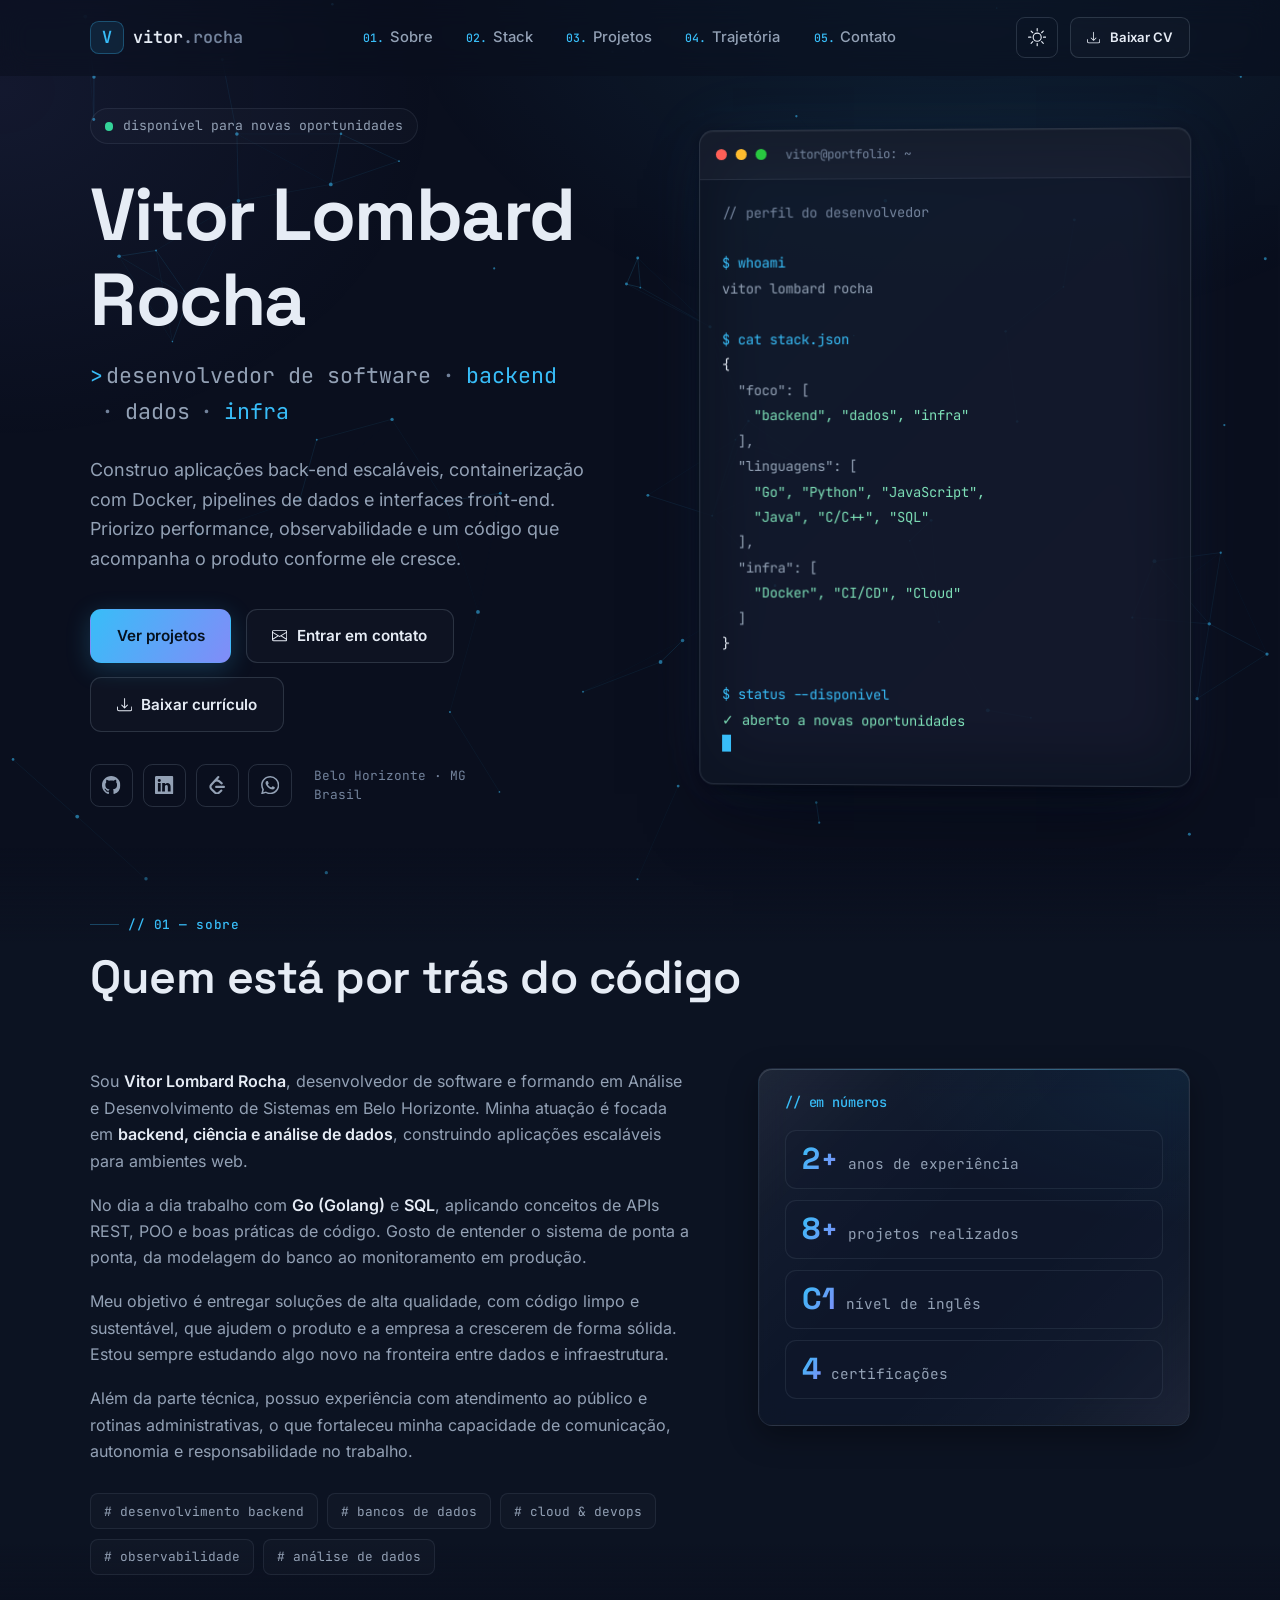
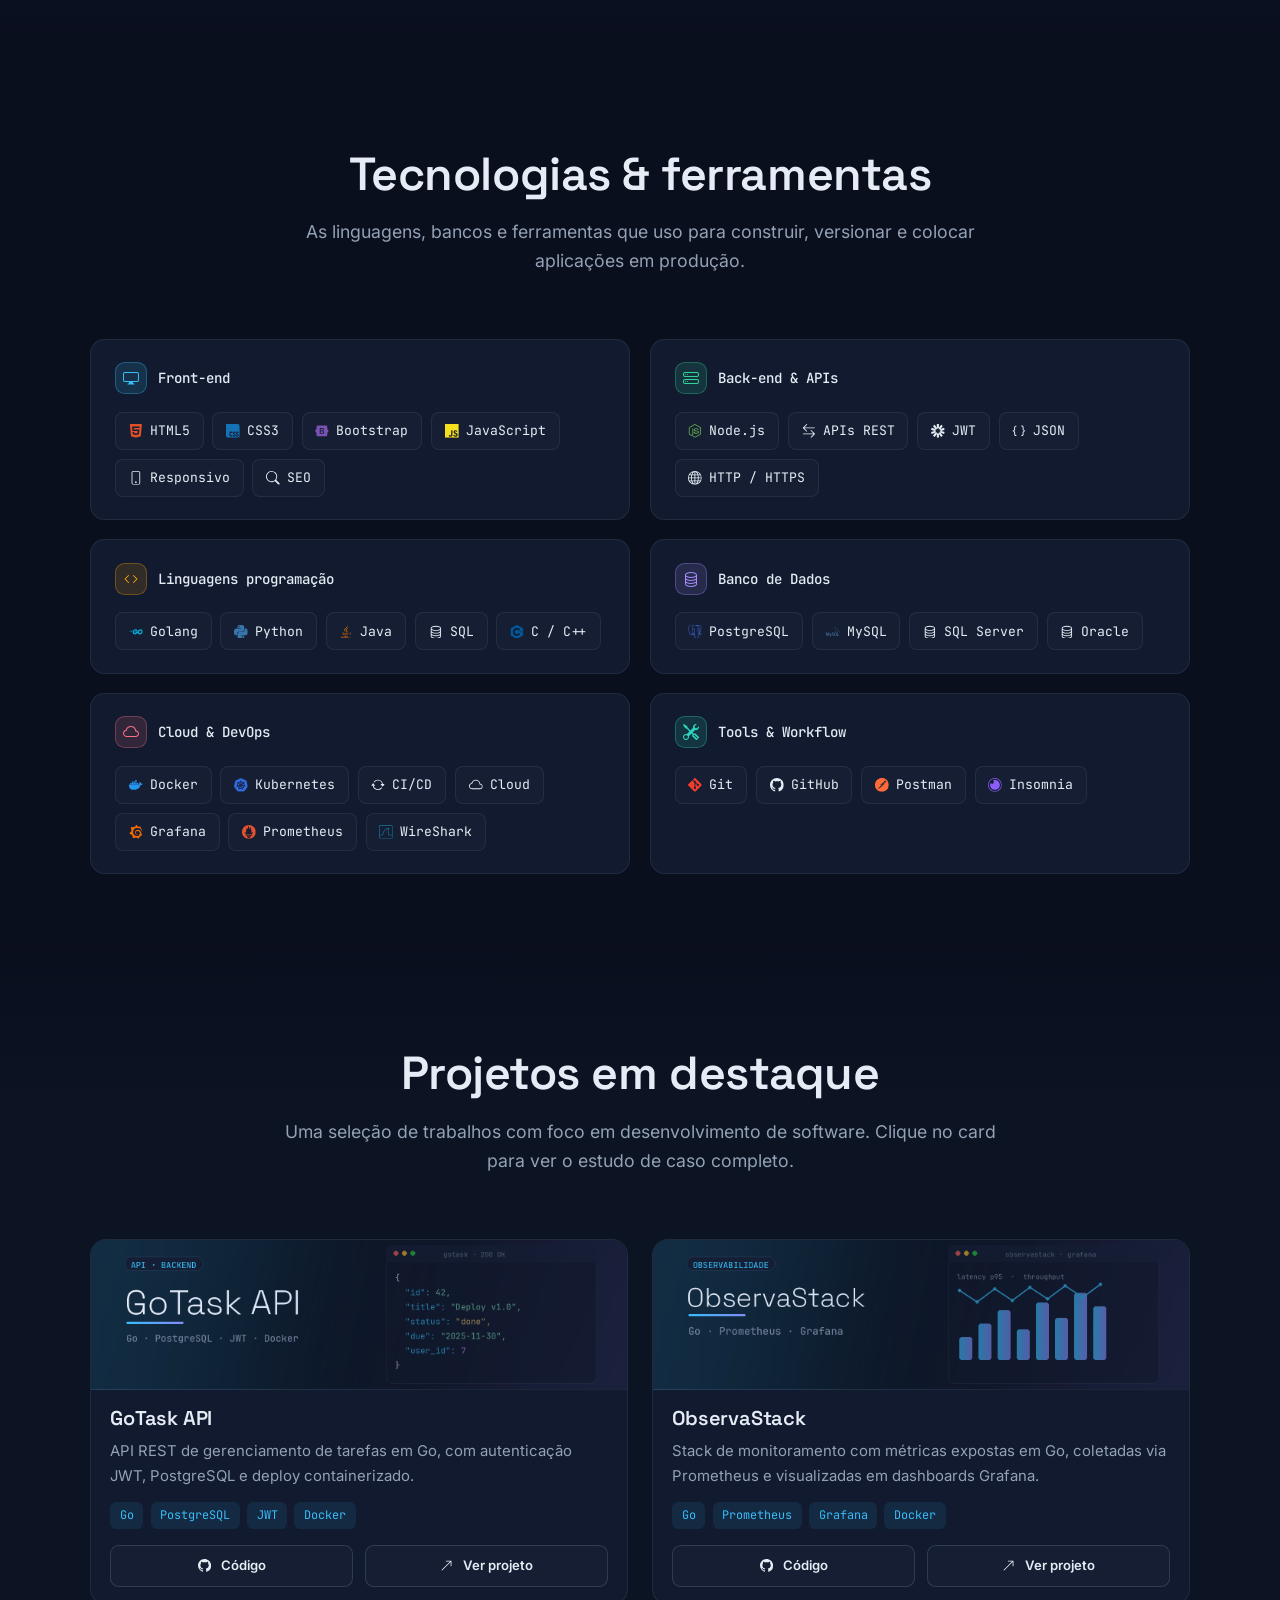
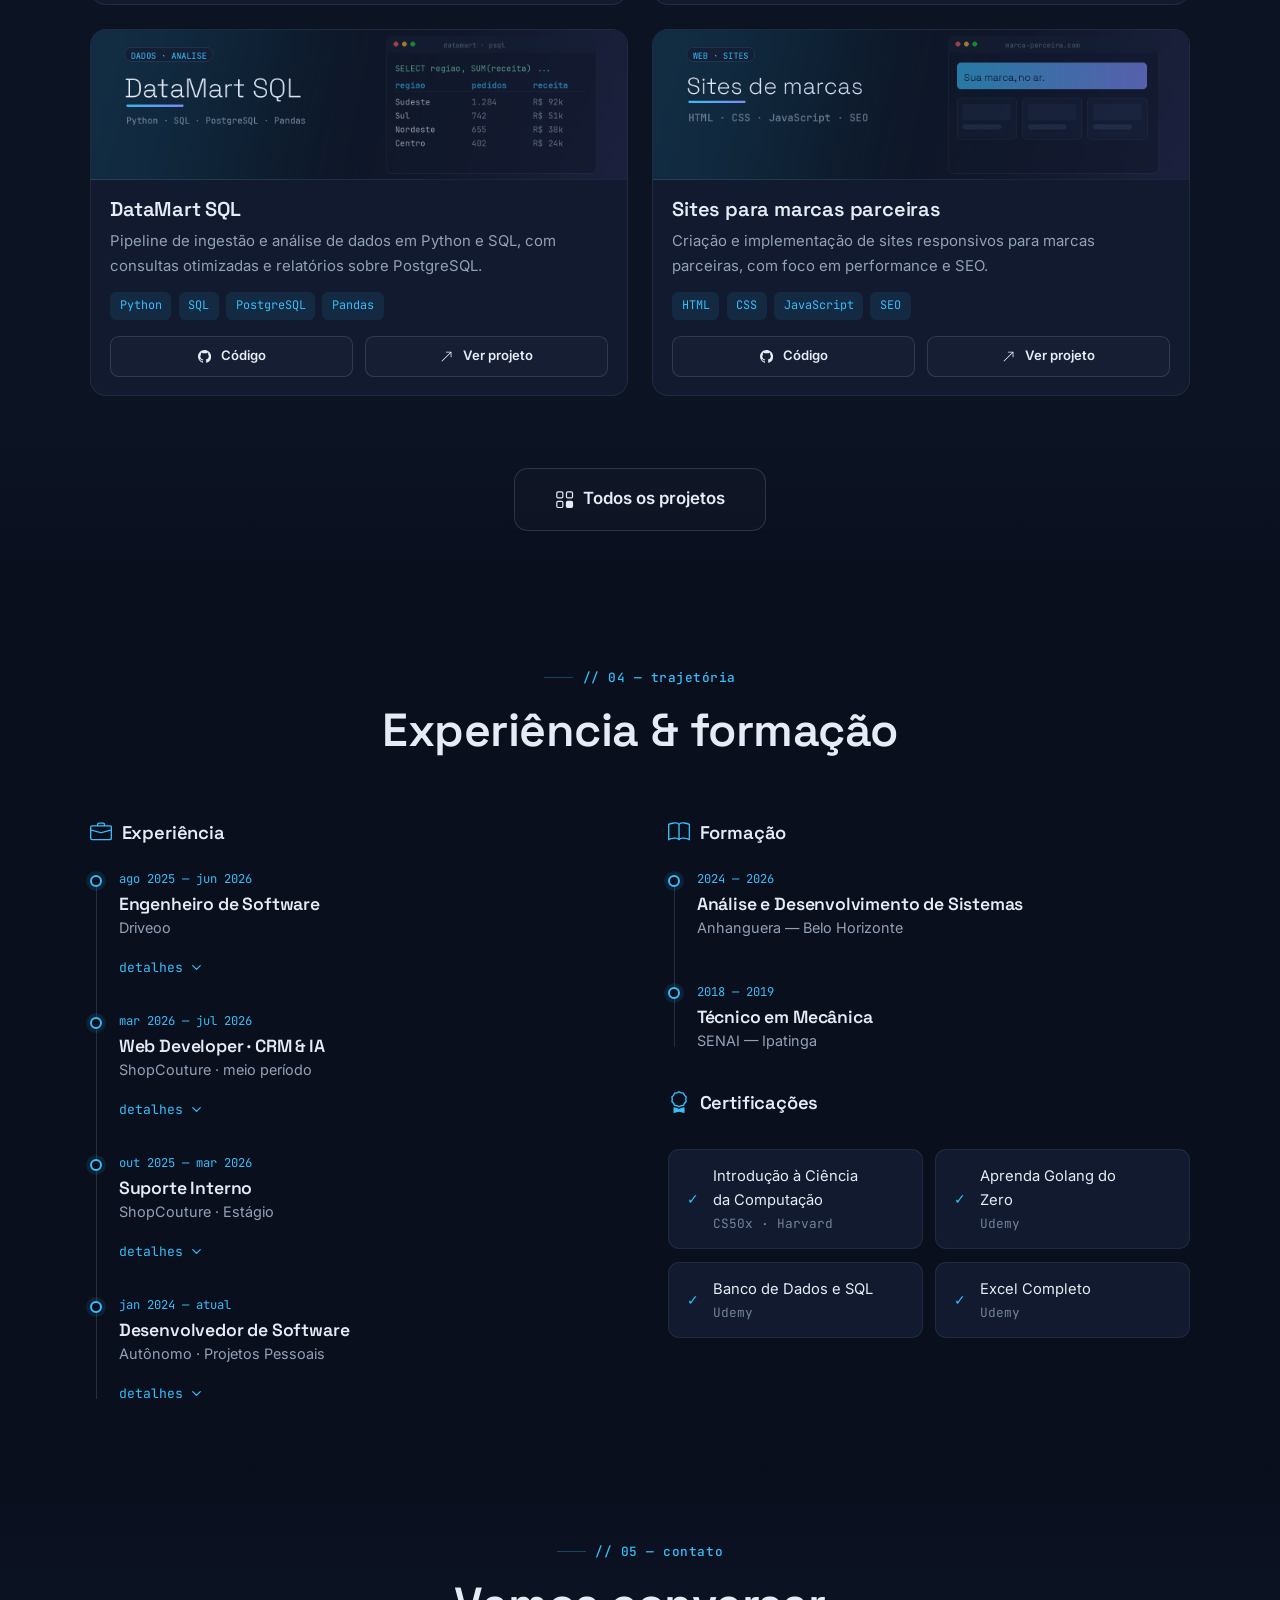
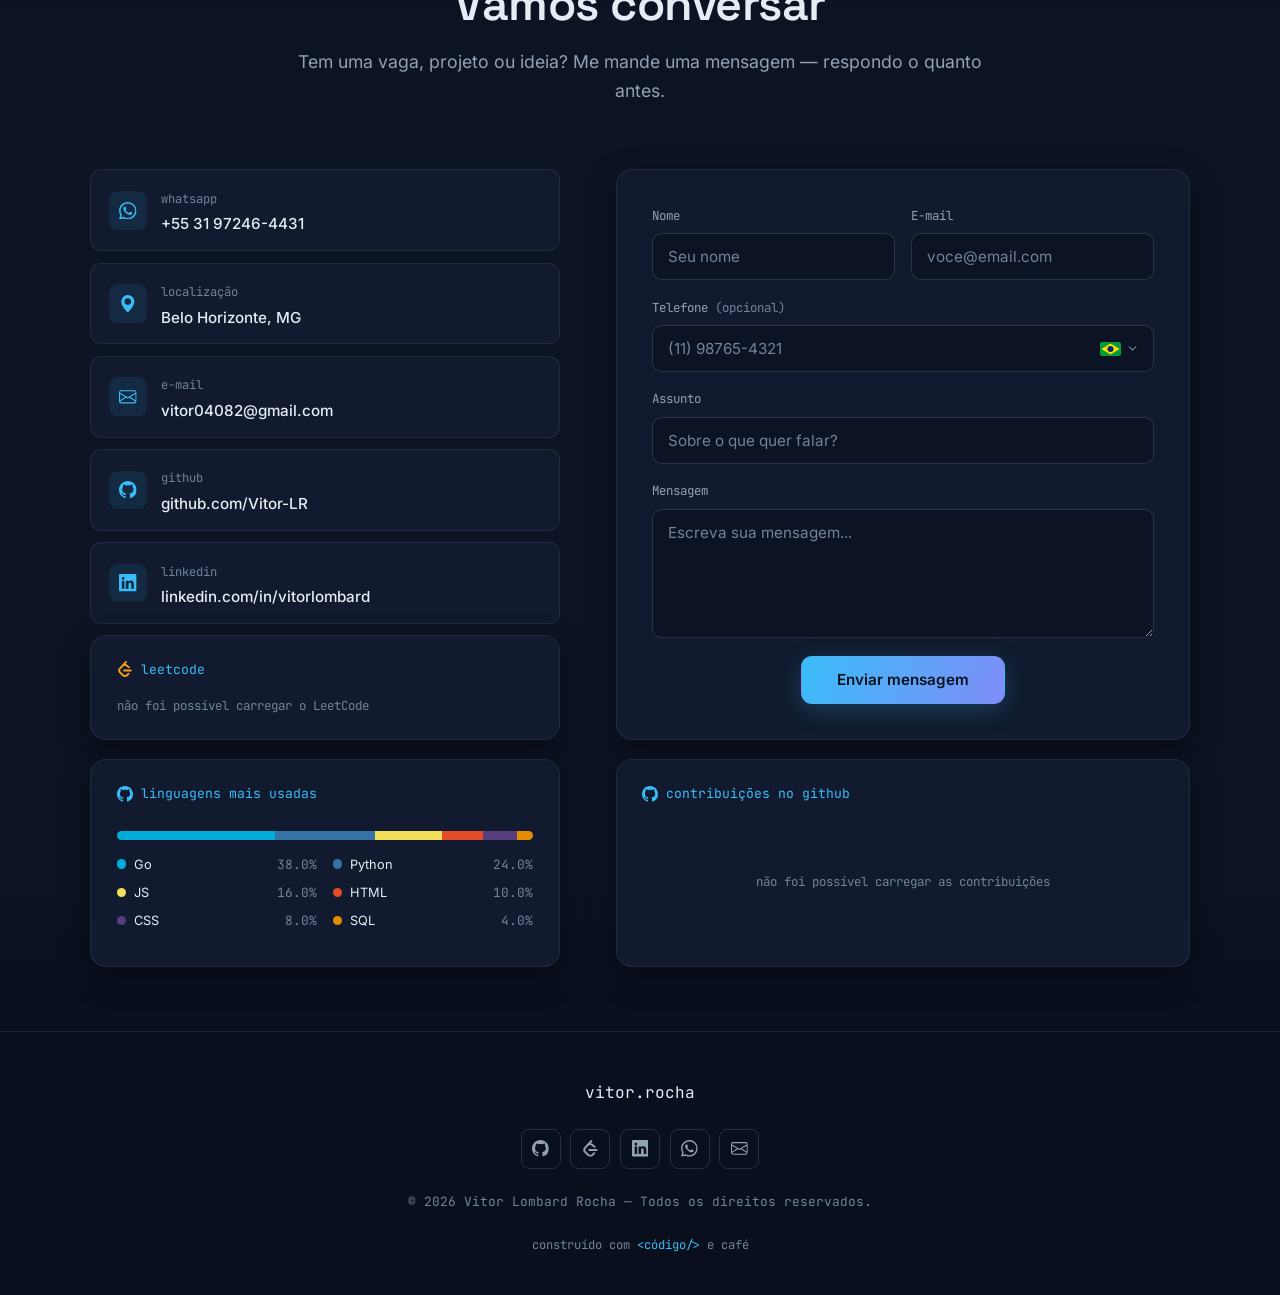
==== commit 40e42d6d: "correcao dos textos" ====
--- a/index.html
+++ b/index.html
@@ -444,9 +444,10 @@
                     </p>
 
                     <p class="summary">
-                        Construo aplicações backend escaláveis com Go, PostgreSQL e
-                        infraestrutura em nuvem. Foco em performance, observabilidade e
-                        código que sustenta o crescimento do produto.
+                        Construo aplicações back-end escaláveis, containerização com Docker,
+                        pipelines de dados e interfaces front-end.
+                        Priorizo performance, observabilidade e um código que
+                        acompanha o produto conforme ele cresce.
                     </p>
 
                     <div class="hero-cta">
@@ -528,21 +529,26 @@
                     <div class="about-text">
                         <p>
                             Sou <strong>Vitor Lombard Rocha</strong>, desenvolvedor de software e
-                            estudante de Análise e Desenvolvimento de Sistemas em Belo Horizonte.
+                            formando em Análise e Desenvolvimento de Sistemas em Belo Horizonte.
                             Minha atuação é focada em <strong>backend, ciência e análise de dados</strong>,
                             construindo aplicações escaláveis para ambientes web.
                         </p>
                         <p>
                             No dia a dia trabalho com <strong>Go (Golang)</strong> e
-                            <strong>PostgreSQL</strong>, cuidando de deploy em nuvem, observabilidade
-                            com Grafana e pipelines de CI/CD. Gosto de entender o sistema de ponta a
-                            ponta — da modelagem do banco ao monitoramento em produção.
+                            <strong>SQL</strong>, aplicando conceitos de APIs REST, POO e boas práticas de código. Gosto
+                            de entender o sistema de ponta a
+                            ponta, da modelagem do banco ao monitoramento em produção.
                         </p>
                         <p>
                             Meu objetivo é entregar soluções de alta qualidade, com código limpo e
                             sustentável, que ajudem o produto e a empresa a crescerem de forma sólida.
                             Estou sempre estudando algo novo na fronteira entre dados e infraestrutura.
                         </p>
+                        <p>
+                            Além da parte técnica, possuo experiência com atendimento ao público e rotinas
+                            administrativas, o que fortaleceu minha capacidade de comunicação, autonomia e
+                            responsabilidade no trabalho.
+                        </p>
 
                         <div class="about-focus">
                             <span># desenvolvimento backend</span>
@@ -558,12 +564,12 @@
                         <!-- TROCAR: ajuste os números (data-count) conforme a realidade -->
                         <div class="about-stats">
                             <div class="about-stat">
-                                <div class="num"><span data-count="1">0</span><span class="suffix">+</span></div>
+                                <div class="num"><span data-count="2">0</span><span class="suffix">+</span></div>
                                 <div class="label">anos de experiência</div>
                             </div>
                             <div class="about-stat">
-                                <div class="num"><span data-count="4">0</span><span class="suffix">+</span></div>
-                                <div class="label">projetos entregues</div>
+                                <div class="num"><span data-count="8">0</span><span class="suffix">+</span></div>
+                                <div class="label">projetos realizados</div>
                             </div>
                             <div class="about-stat">
                                 <div class="num"><span data-levels="A1,A2,B1,B2,C1">A1</span></div>
@@ -753,7 +759,7 @@
                     <span class="eyebrow">// 03 — projetos</span>
                     <h2 class="section-title">Projetos em destaque</h2>
                     <p class="section-desc">
-                        Uma seleção de trabalhos com foco em backend, dados e infraestrutura.
+                        Uma seleção de trabalhos com foco em desenvolvimento de software.
                         Clique no card para ver o estudo de caso completo.
                     </p>
                 </div>
@@ -792,7 +798,7 @@
                             </svg> Experiência</h3>
                         <div class="timeline">
                             <div class="timeline-item">
-                                <p class="period">ago 2025 — atual</p>
+                                <p class="period">ago 2025 — jun 2026</p>
                                 <h3>Engenheiro de Software</h3>
                                 <p class="org">Driveoo</p>
                                 <ul>
@@ -805,24 +811,29 @@
                             </div>
 
                             <div class="timeline-item">
-                                <p class="period">mar 2026 — atual</p>
+                                <p class="period">mar 2026 — jul 2026</p>
                                 <h3>Web Developer · CRM &amp; IA</h3>
-                                <p class="org">ShopCouture · meio período · remoto</p>
+                                <p class="org">ShopCouture · meio período</p>
                                 <ul>
                                     <li>Desenvolvimento e personalização de sites e lojas virtuais</li>
-                                    <li>IA generativa e Vibe Coding aplicados ao desenvolvimento web</li>
+                                    <li>Aplicação de IA generativa aplicados ao desenvolvimento web</li>
                                     <li>CRM e ferramentas de gestão (ClickUp, Full Funnel e Trello)</li>
                                     <li>Análise e gerenciamento de dados com Excel e Google Sheets</li>
+                                    <li>Gestão de campanhas de tráfego pago no Meta Ads Manager (Facebook e Instagram)
+                                    </li>
                                 </ul>
                             </div>
 
                             <div class="timeline-item">
-                                <p class="period">out 2025 — atual</p>
-                                <h3>Estágio · Suporte Interno</h3>
-                                <p class="org">ShopCouture</p>
+                                <p class="period">out 2025 — mar 2026</p>
+                                <h3>Suporte Interno</h3>
+                                <p class="org">ShopCouture · Estágio</p>
                                 <ul>
                                     <li>Operação de ERP (Globerr) para gestão de lojas, clientes e processos</li>
                                     <li>Criação e implementação de sites para marcas parceiras</li>
+                                    <li>Suporte técnico em TI para usuários e sistemas</li>
+                                    <li>Atendimento e suporte ao cliente, auxiliando na resolução de demandas e
+                                        problemas</li>
                                 </ul>
                             </div>
 
@@ -831,11 +842,12 @@
                                 <h3>Desenvolvedor de Software</h3>
                                 <p class="org">Autônomo · Projetos Pessoais</p>
                                 <ul>
-                                    <li>Estudos práticos em Java, Python e Go — pequenos sistemas e scripts</li>
+                                    <li>Estudos práticos em Java, Python, Go, C/C++ e SQL com sistemas e scripts</li>
                                     <li>APIs REST e serviços back-end com Node.js e Express</li>
-                                    <li>Experimentação com microsserviços e arquitetura distribuída</li>
-                                    <li>Criação e consumo de APIs e integrações</li>
-                                    <li>Boas práticas de versionamento com Git e GitHub</li>
+                                    <li>Experimentação com microsserviços e arquiteturas distribuídas</li>
+                                    <li>Containerização de aplicações e gerenciamento de ambientes com Docker</li>
+                                    <li>Criação, integração e consumo de APIs e serviços web</li>
+                                    <li>Versionamento e gerenciamento de código com Git e GitHub</li>
                                 </ul>
                             </div>
                         </div>
@@ -1041,7 +1053,7 @@
                                 </button>
                                 <ul class="phone-menu" id="phone-menu" role="listbox" aria-label="País">
                                     <li class="phone-opt is-active" role="option" aria-selected="true" data-iso="BR"
-                                         data-ph="(11) 98765-4321"><svg class="opt-flag" aria-hidden="true">
+                                        data-ph="(11) 98765-4321"><svg class="opt-flag" aria-hidden="true">
                                             <use href="#fl-br"></use>
                                         </svg><span class="opt-name">Brasil</span><span class="opt-code">BR</span></li>
                                     <li class="phone-opt" role="option" aria-selected="false" data-iso="AU"
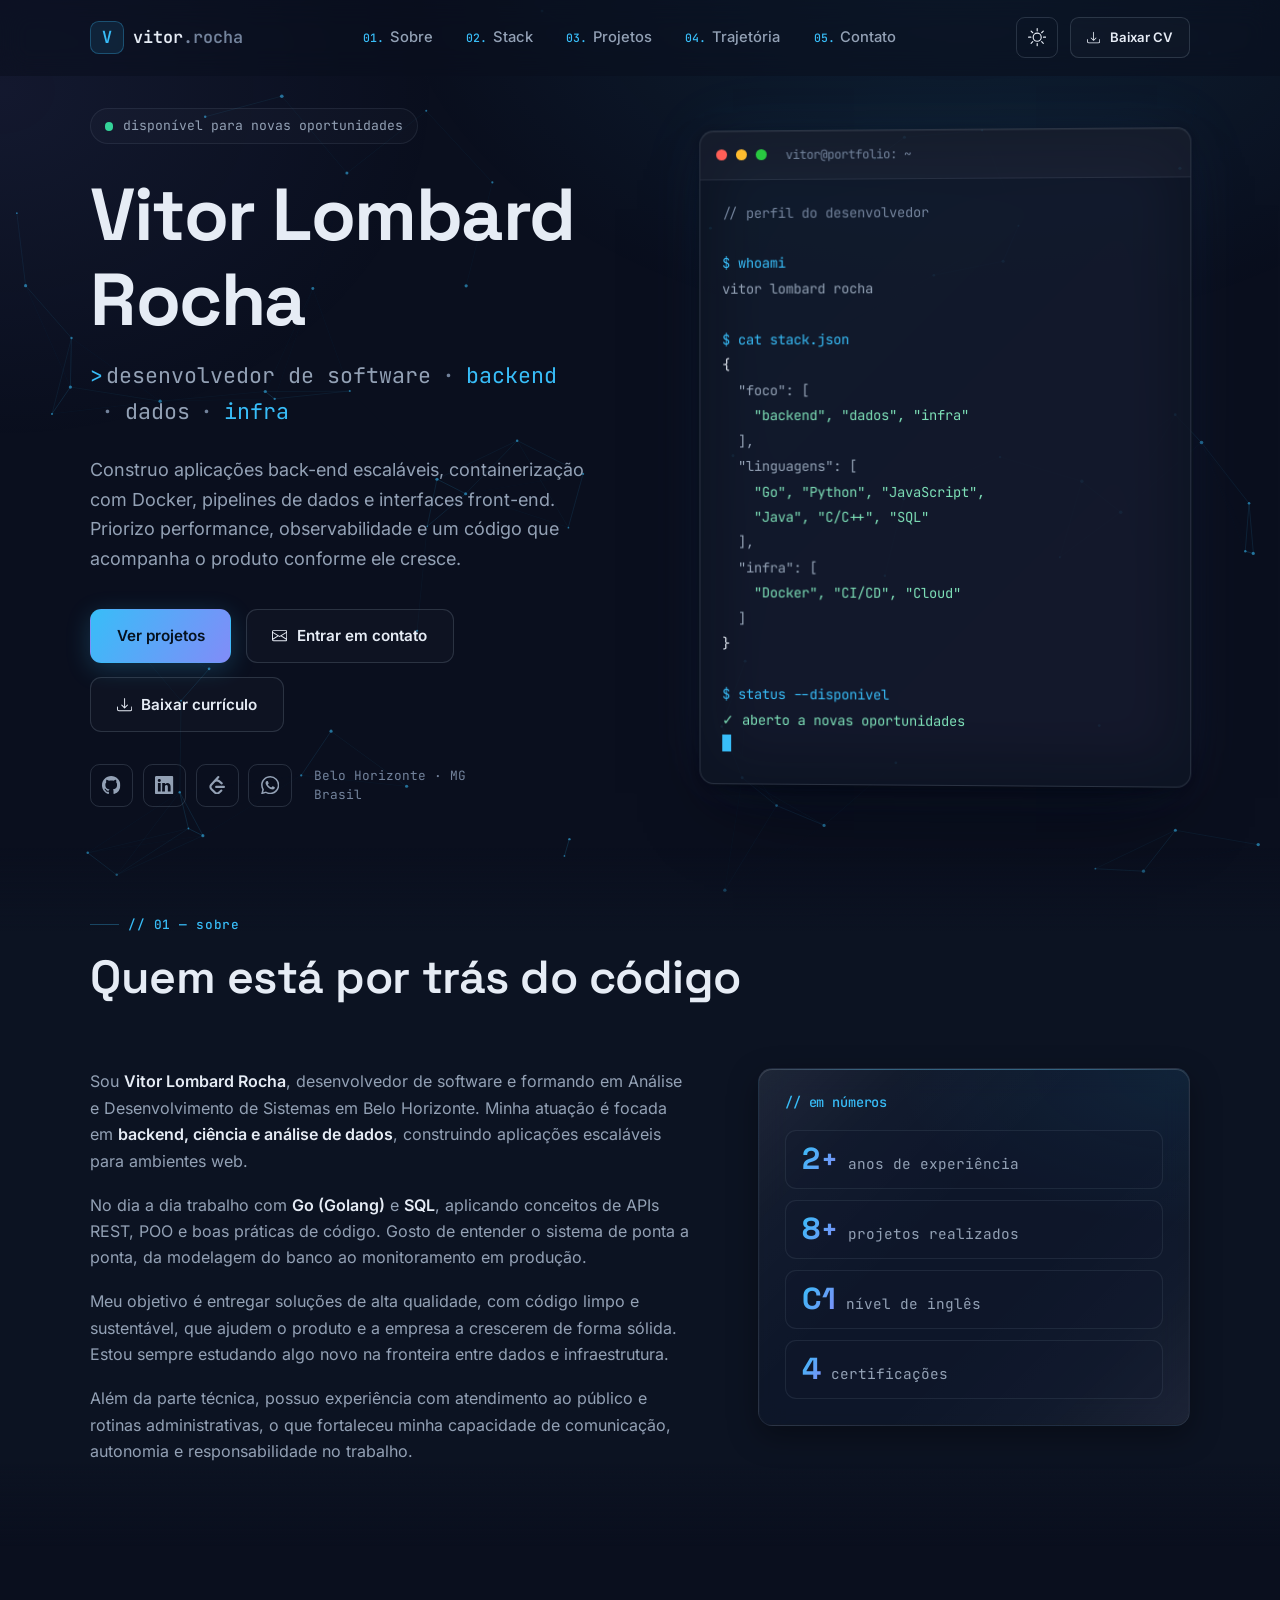
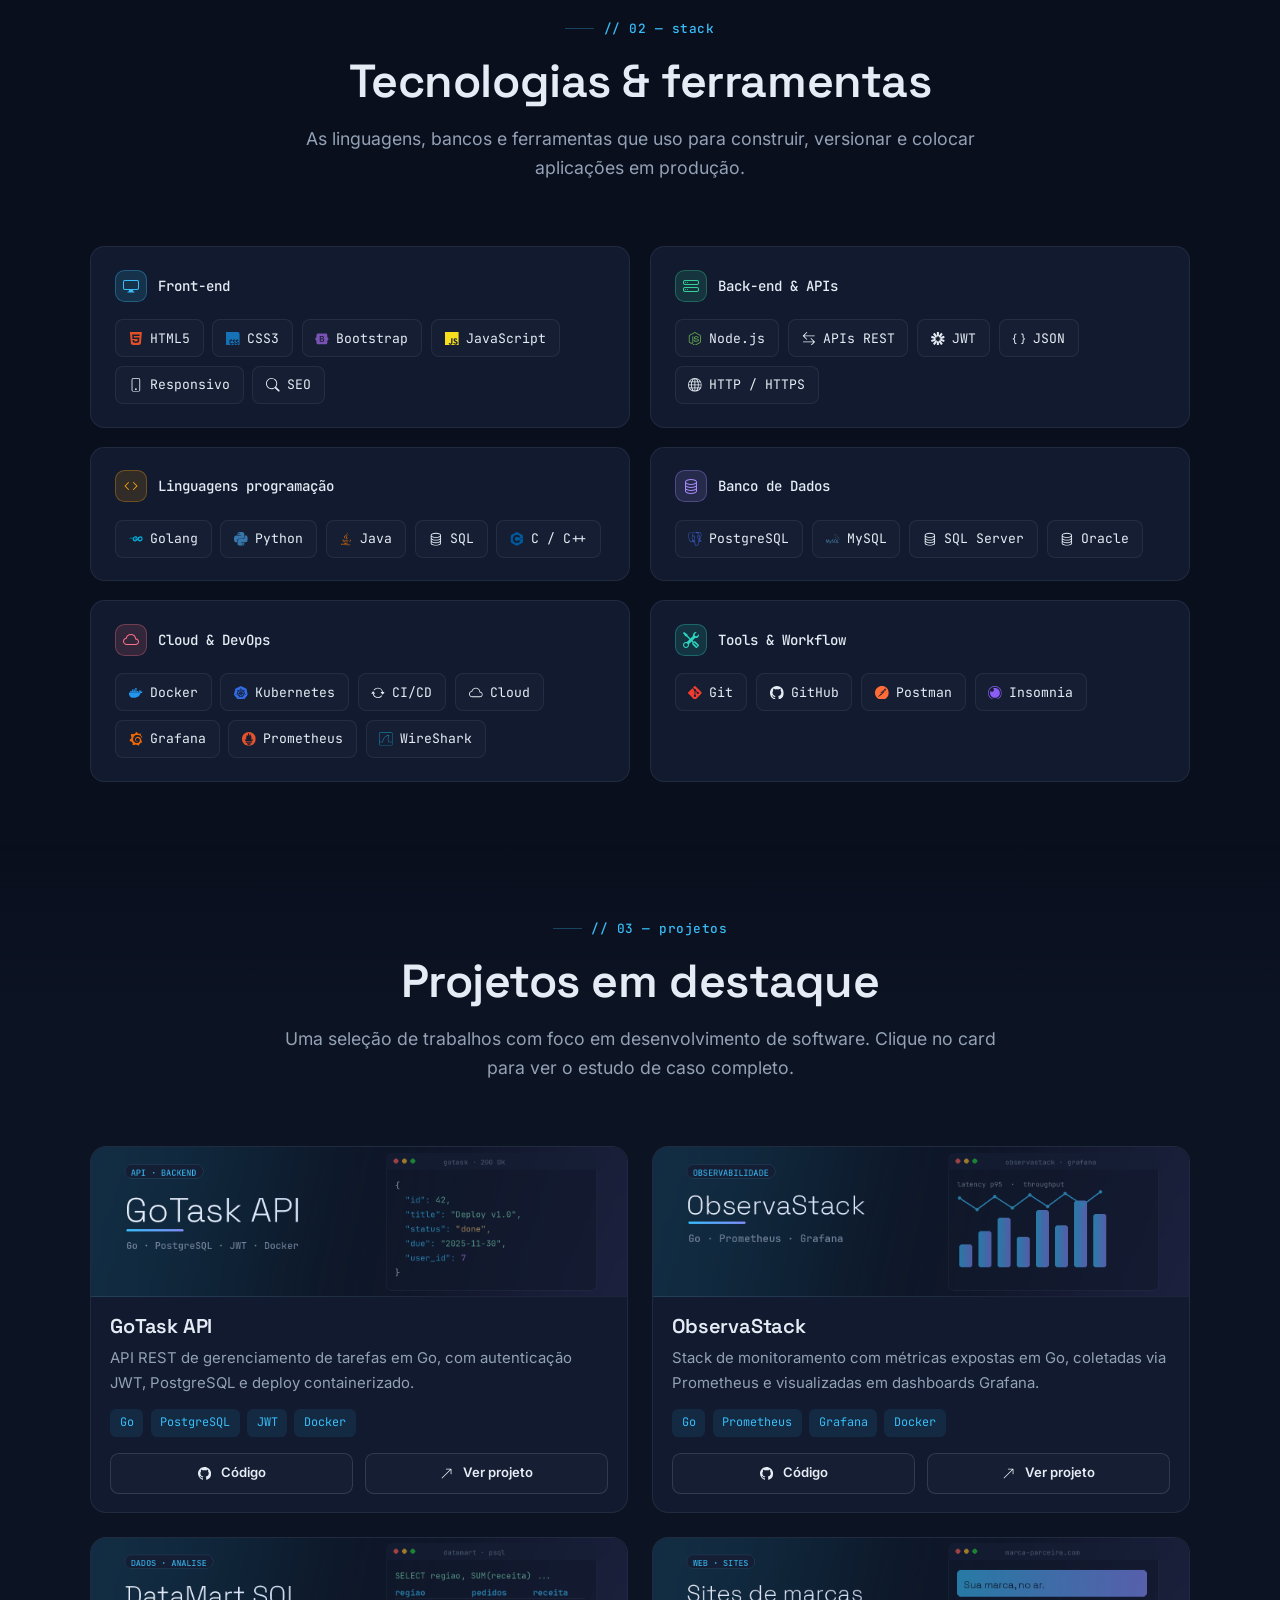
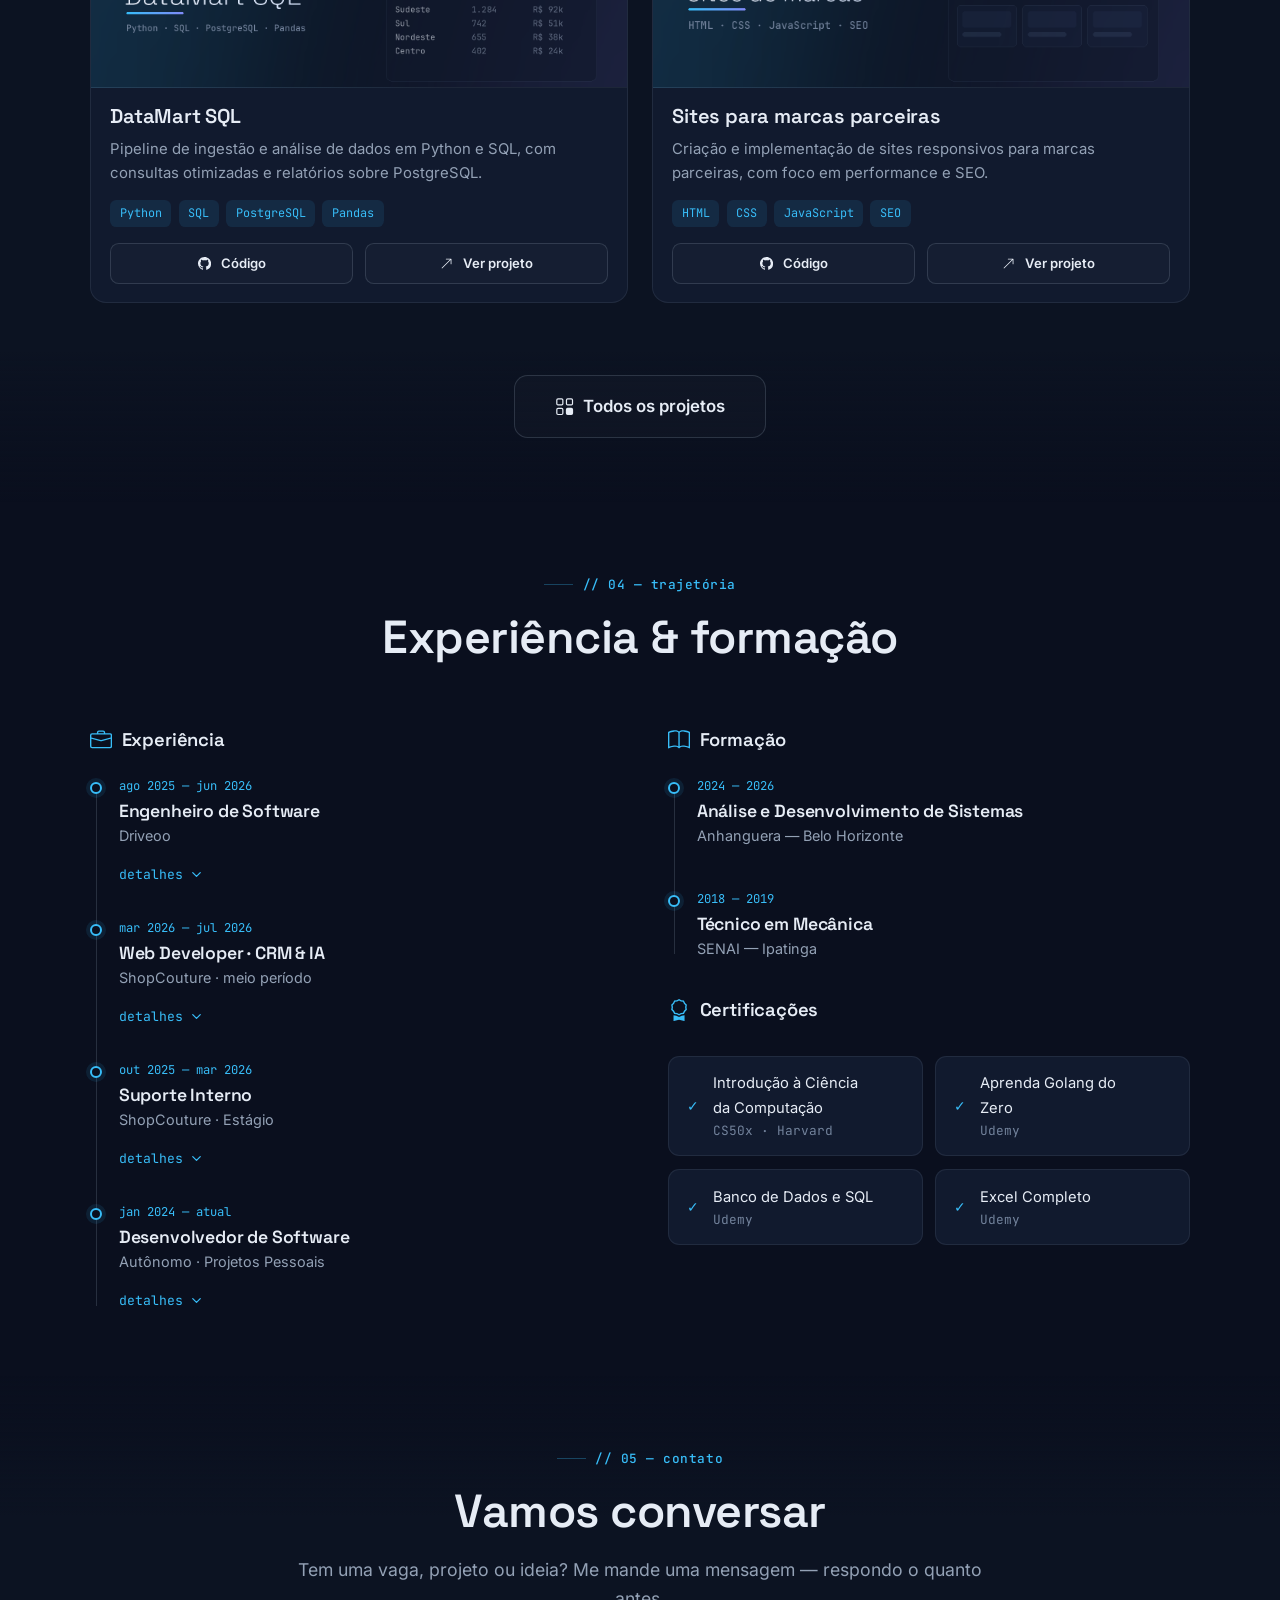
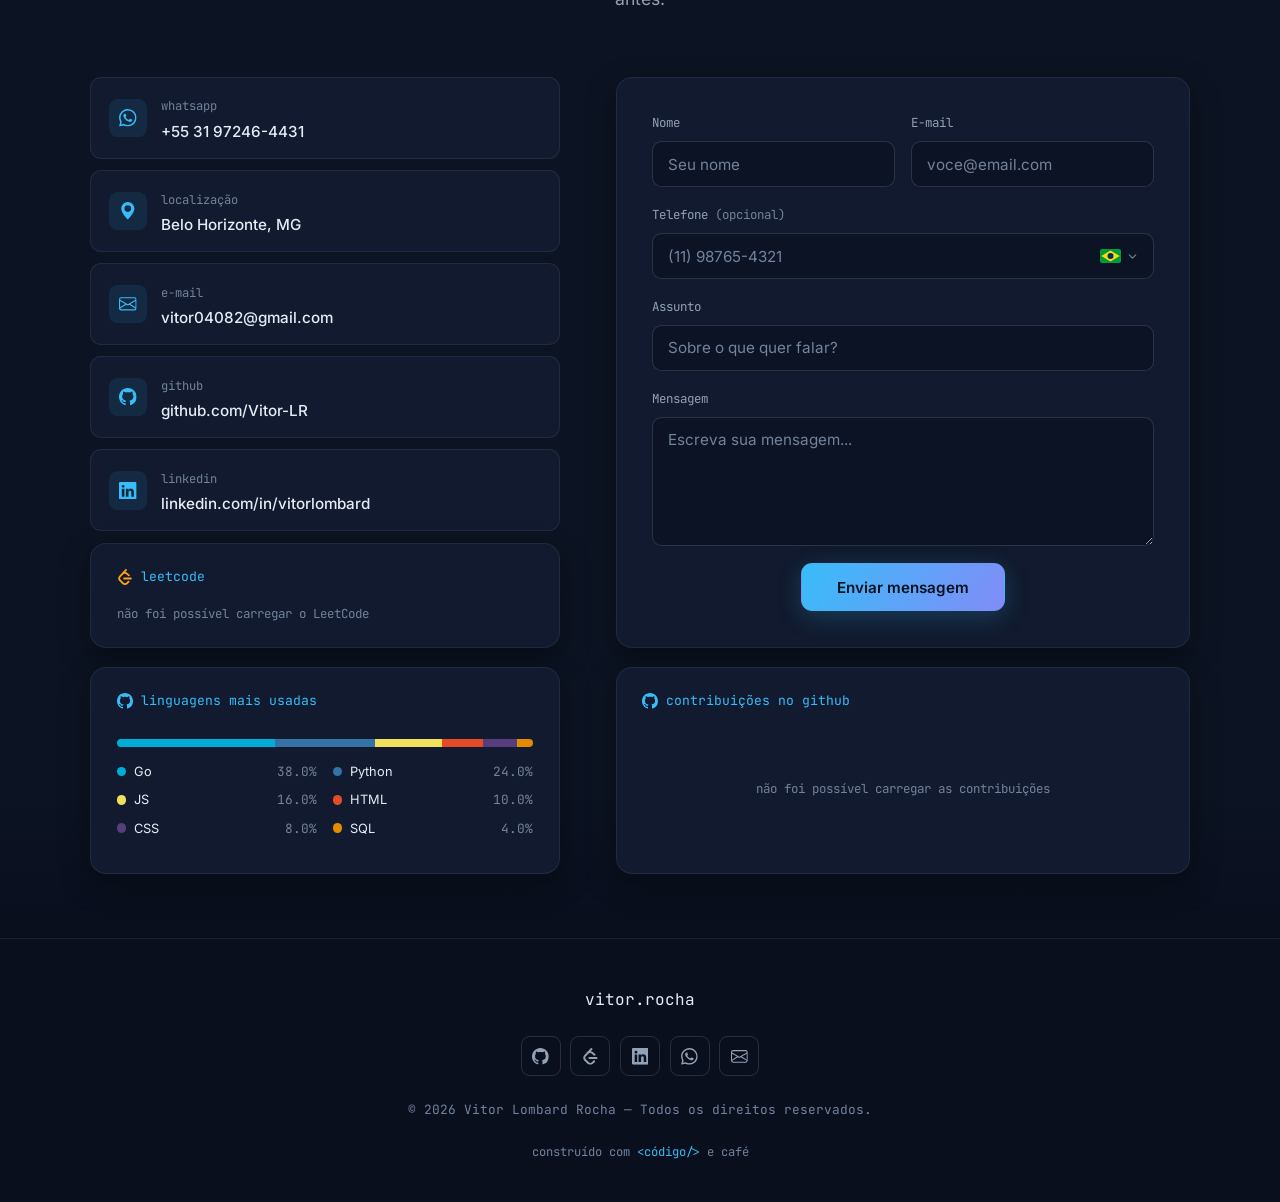
==== commit 089e9ffc: "button animation" ====
--- a/index.html
+++ b/index.html
@@ -400,10 +400,10 @@
             <div class="header-actions">
                 <button class="theme-toggle" id="theme-toggle" type="button" aria-label="Alternar tema claro e escuro"
                     title="Alternar tema">
-                    <svg class="icon ic-sun">
+                    <svg class="icon ic-sun" aria-hidden="true">
                         <use href="#i-sun"></use>
                     </svg>
-                    <svg class="icon ic-moon">
+                    <svg class="icon ic-moon" aria-hidden="true">
                         <use href="#i-moon"></use>
                     </svg>
                 </button>
@@ -550,13 +550,13 @@
                             responsabilidade no trabalho.
                         </p>
 
-                        <div class="about-focus">
+                        <!-- <div class="about-focus">
                             <span># desenvolvimento backend</span>
                             <span># bancos de dados</span>
                             <span># cloud &amp; devops</span>
                             <span># observabilidade</span>
                             <span># análise de dados</span>
-                        </div>
+                        </div> -->
                     </div>
 
                     <aside class="about-card">
--- a/assets/css/style.css
+++ b/assets/css/style.css
@@ -487,6 +487,7 @@
 .theme-toggle {
     display: inline-grid;
     place-items: center;
+    position: relative;
     background: transparent;
     border: 1px solid var(--border-strong);
     border-radius: 0.55rem;
@@ -506,12 +507,84 @@
     transform: translateY(-1px);
 }
 
-.theme-toggle .icon { width: 1.15rem; height: 1.15rem; }
-
-/* mostra sol no escuro, lua no claro */
-.theme-toggle .ic-moon { display: none; }
-[data-theme="light"] .theme-toggle .ic-sun { display: none; }
-[data-theme="light"] .theme-toggle .ic-moon { display: inline-block; }
+/* Sol e lua ficam empilhados na MESMA célula do grid; a troca é
+   feita por opacity + rotate + scale (e não mais por display:none,
+   que impedia qualquer transição). */
+.theme-toggle .icon {
+    grid-area: 1 / 1;
+    width: 1.15rem;
+    height: 1.15rem;
+    pointer-events: none;
+    transition:
+        opacity 0.3s ease,
+        transform 0.55s cubic-bezier(0.34, 1.56, 0.64, 1);
+}
+
+/* tema ESCURO -> sol em cena, lua girada pra fora */
+.theme-toggle .ic-sun {
+    opacity: 1;
+    transform: rotate(0deg) scale(1);
+}
+
+.theme-toggle .ic-moon {
+    opacity: 0;
+    transform: rotate(-120deg) scale(0.3);
+}
+
+/* tema CLARO -> lua em cena, sol sai girando pro lado oposto */
+[data-theme="light"] .theme-toggle .ic-sun {
+    opacity: 0;
+    transform: rotate(120deg) scale(0.3);
+}
+
+[data-theme="light"] .theme-toggle .ic-moon {
+    opacity: 1;
+    transform: rotate(0deg) scale(1);
+}
+
+/* "pop" do botão + anel que se expande, disparados pela classe
+   .is-switching que o main.js adiciona no clique */
+.theme-toggle::after {
+    content: "";
+    position: absolute;
+    inset: -1px;
+    border-radius: inherit;
+    border: 1px solid var(--accent);
+    opacity: 0;
+    pointer-events: none;
+}
+
+.theme-toggle.is-switching {
+    animation: tt-pop 0.5s cubic-bezier(0.34, 1.56, 0.64, 1);
+}
+
+.theme-toggle.is-switching::after {
+    animation: tt-ring 0.55s ease-out;
+}
+
+@keyframes tt-pop {
+    0%   { transform: scale(1) rotate(0deg); }
+    35%  { transform: scale(0.86) rotate(-10deg); }
+    100% { transform: scale(1) rotate(0deg); }
+}
+
+@keyframes tt-ring {
+    0%   { opacity: 0.5; transform: scale(0.85); }
+    100% { opacity: 0;   transform: scale(1.45); }
+}
+
+/* acessibilidade: quem pediu menos movimento recebe só um fade curto */
+@media (prefers-reduced-motion: reduce) {
+    .theme-toggle .icon {
+        transition: opacity 0.15s linear;
+        transform: none !important;
+    }
+
+    .theme-toggle.is-switching,
+    .theme-toggle.is-switching::after {
+        animation: none;
+    }
+}
 
 .menu-toggle {
     display: none;
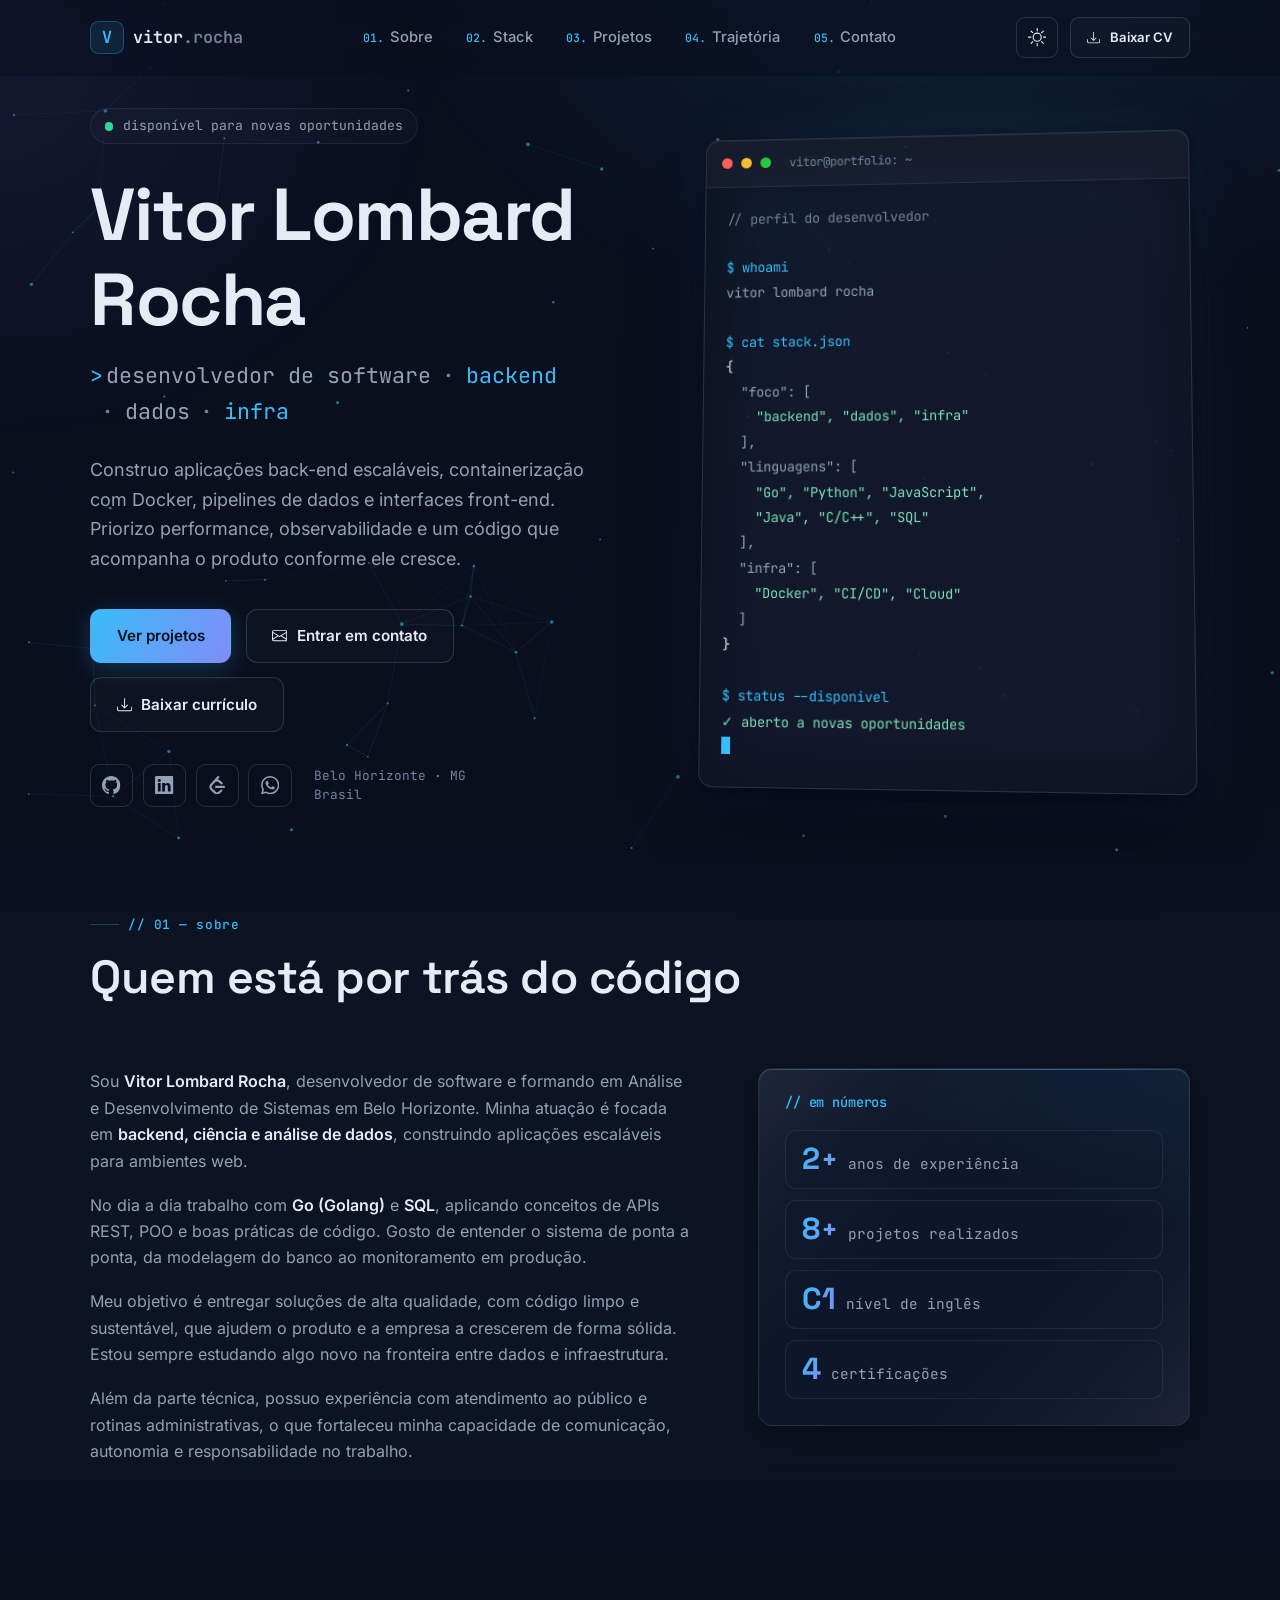
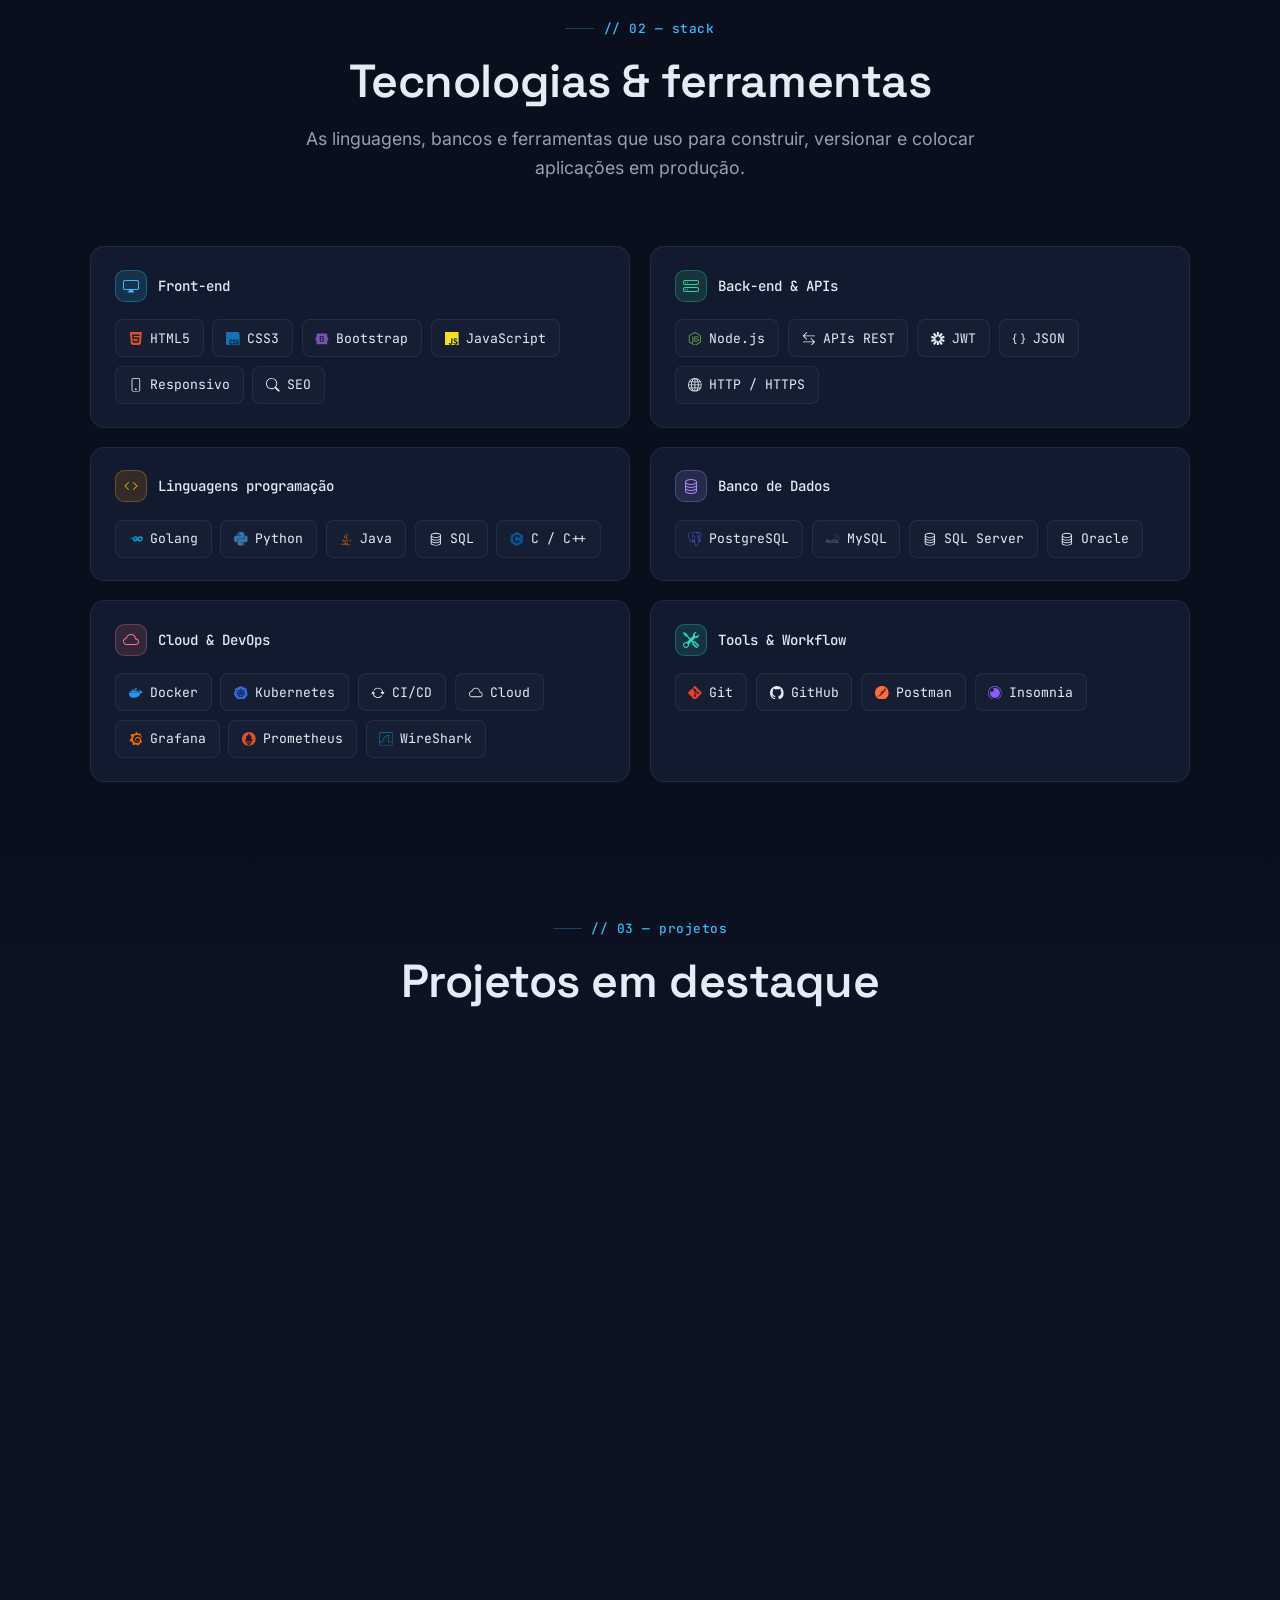
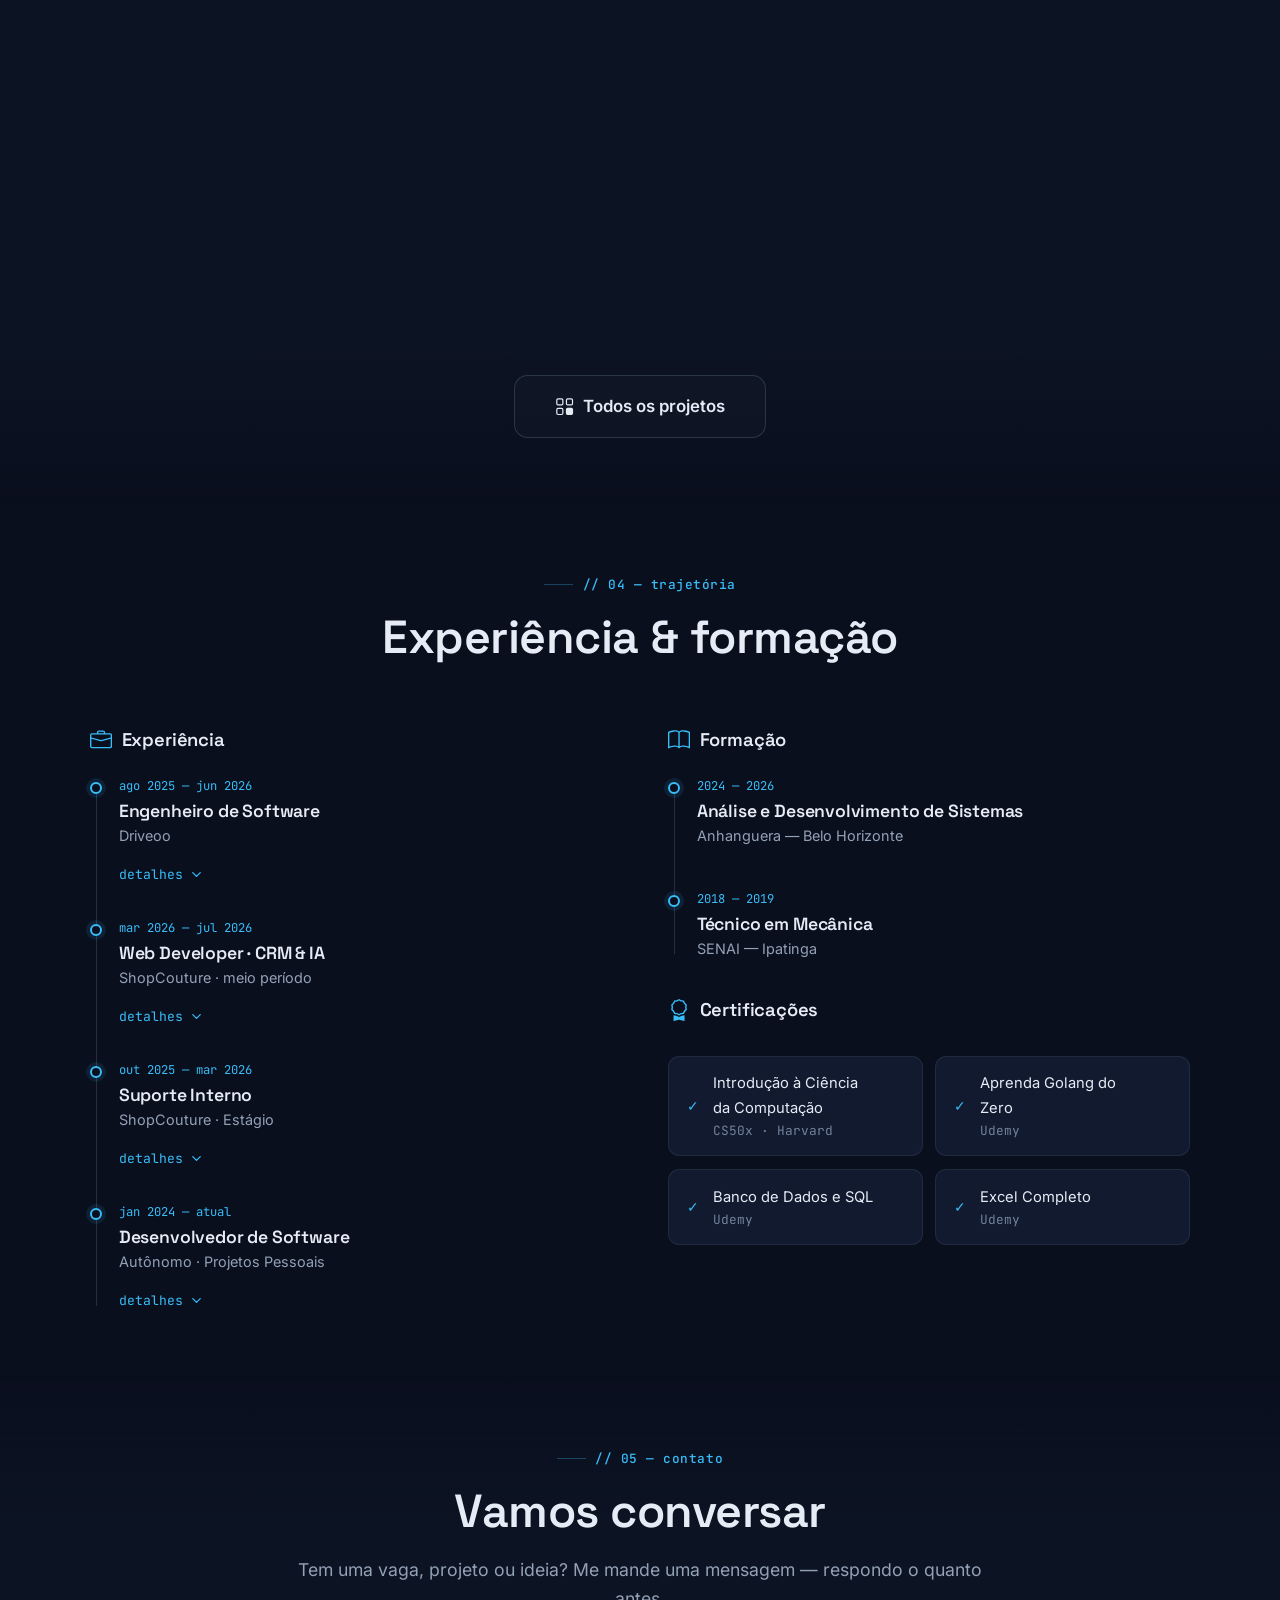
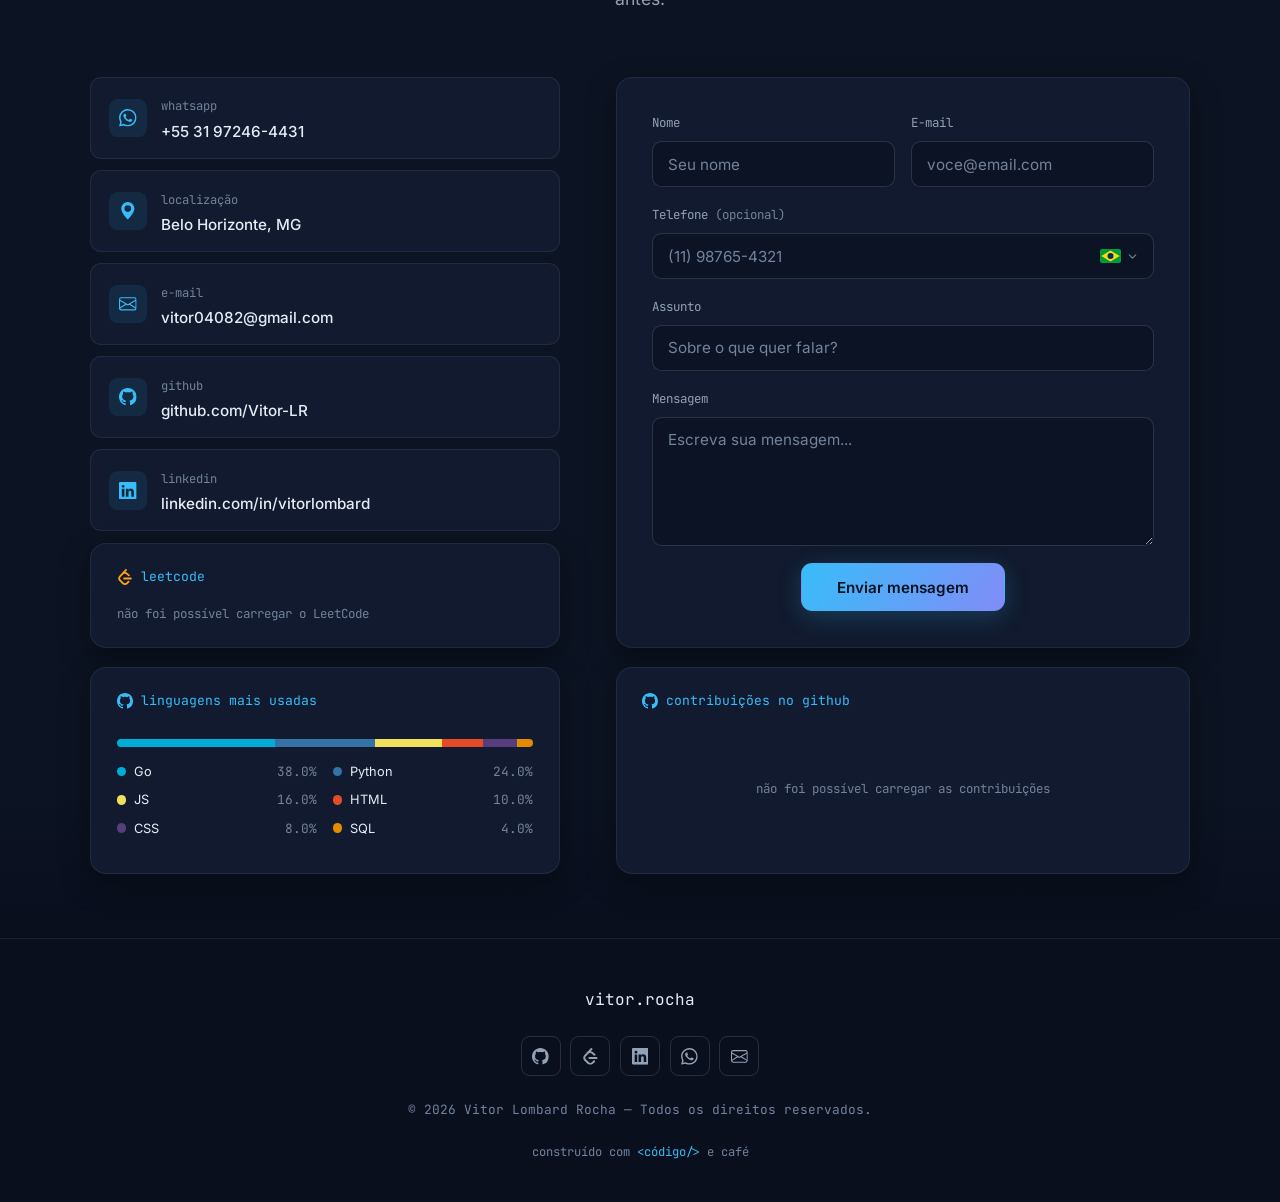
==== commit 02de02b1: "email button bug" ====
--- a/index.html
+++ b/index.html
@@ -969,8 +969,8 @@
                                 </span>
                             </a>
                             <a class="channel" draggable="false"
-                                href="https://mail.google.com/mail/?view=cm&amp;fs=1&amp;to=vitor04082@gmail.com"
-                                target="_blank" rel="noopener">
+                                href="mailto:vitor04082@gmail.com"
+                                data-email="vitor04082@gmail.com">
                                 <span class="ch-icon"><svg class="icon">
                                         <use href="#i-envelope"></use>
                                     </svg></span>
@@ -1255,7 +1255,7 @@
                         <use href="#i-whatsapp"></use>
                     </svg>
                 </a>
-                <a href="mailto:vitor04082@gmail.com" aria-label="E-mail">
+                <a href="mailto:vitor04082@gmail.com" data-email="vitor04082@gmail.com" aria-label="E-mail">
                     <svg class="icon">
                         <use href="#i-envelope"></use>
                     </svg>
@@ -1281,6 +1281,7 @@
     <script src="assets/js/tech-collapse.js" defer></script>
     <script src="assets/js/about-readmore.js" defer></script>
     <script src="assets/js/elastic-scroll.js" defer></script>
+    <script src="assets/js/email-links.js" defer></script>
 </body>
 
 </html>
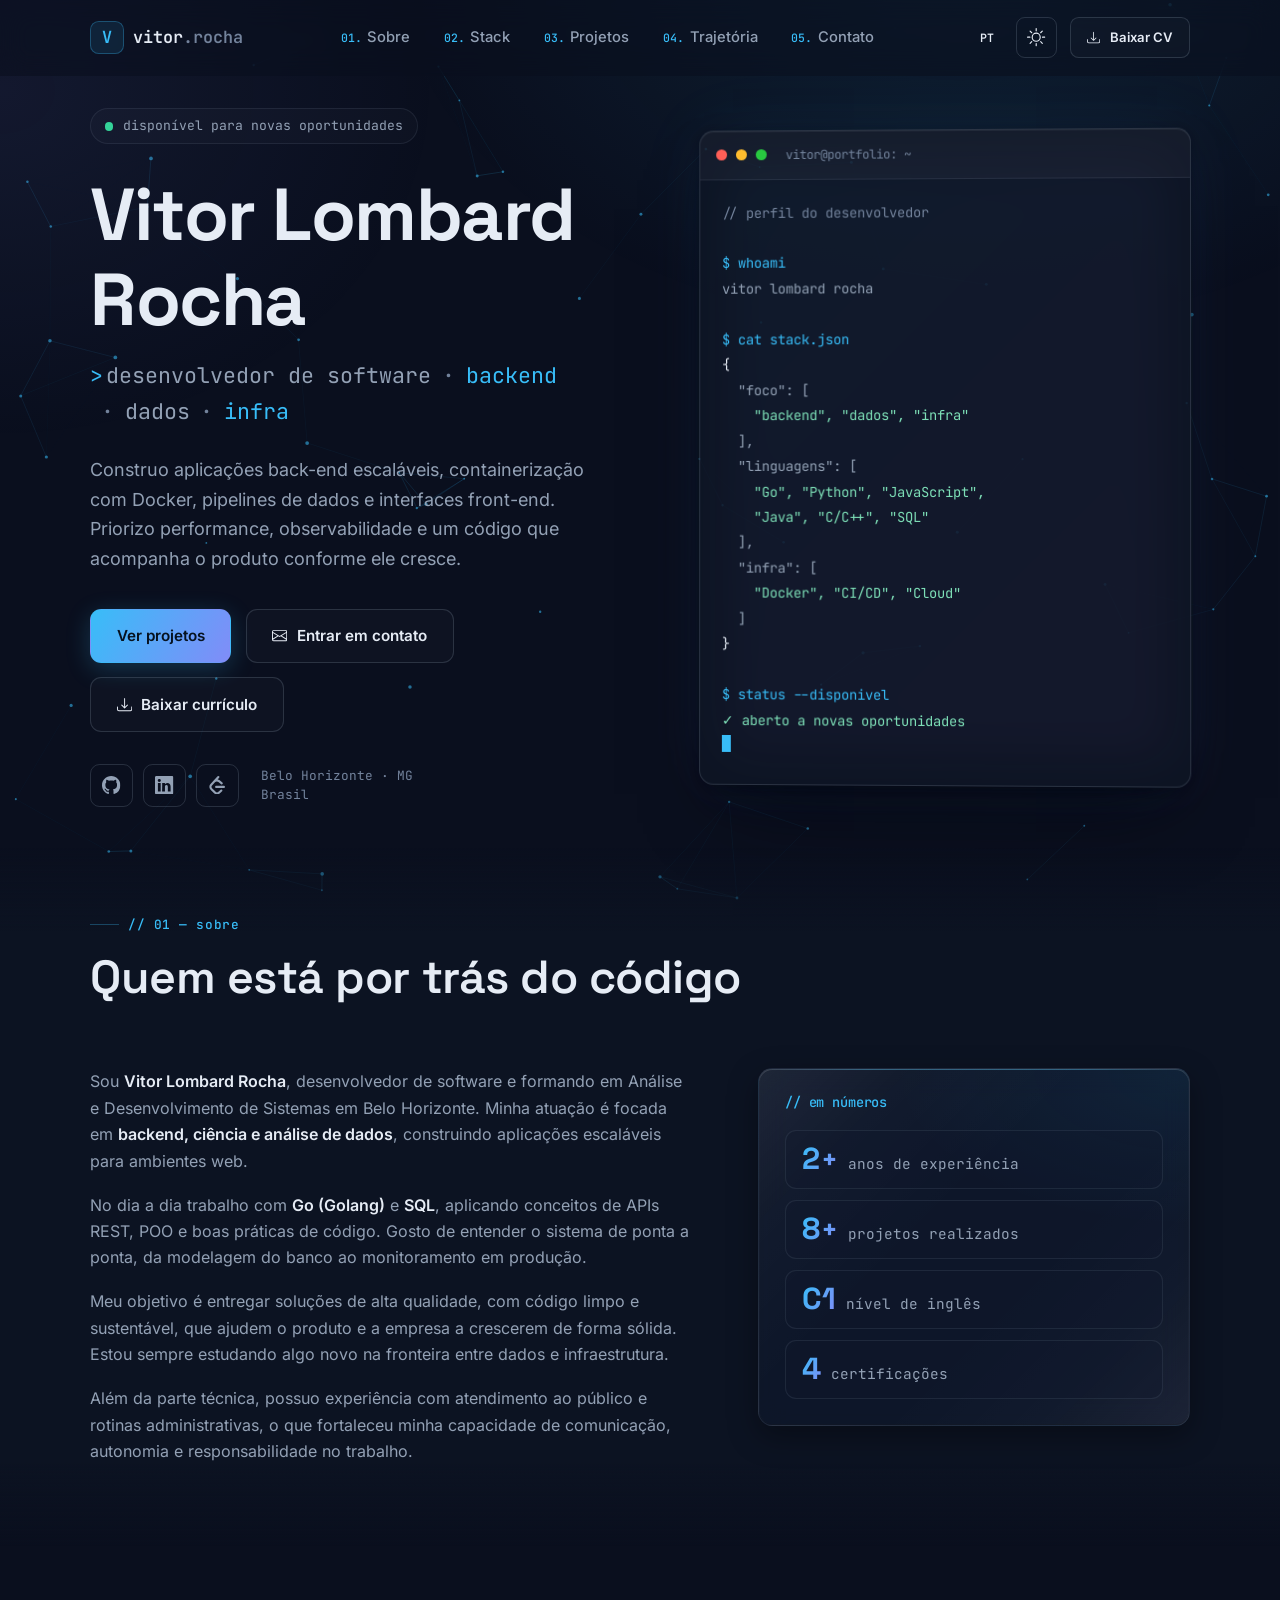
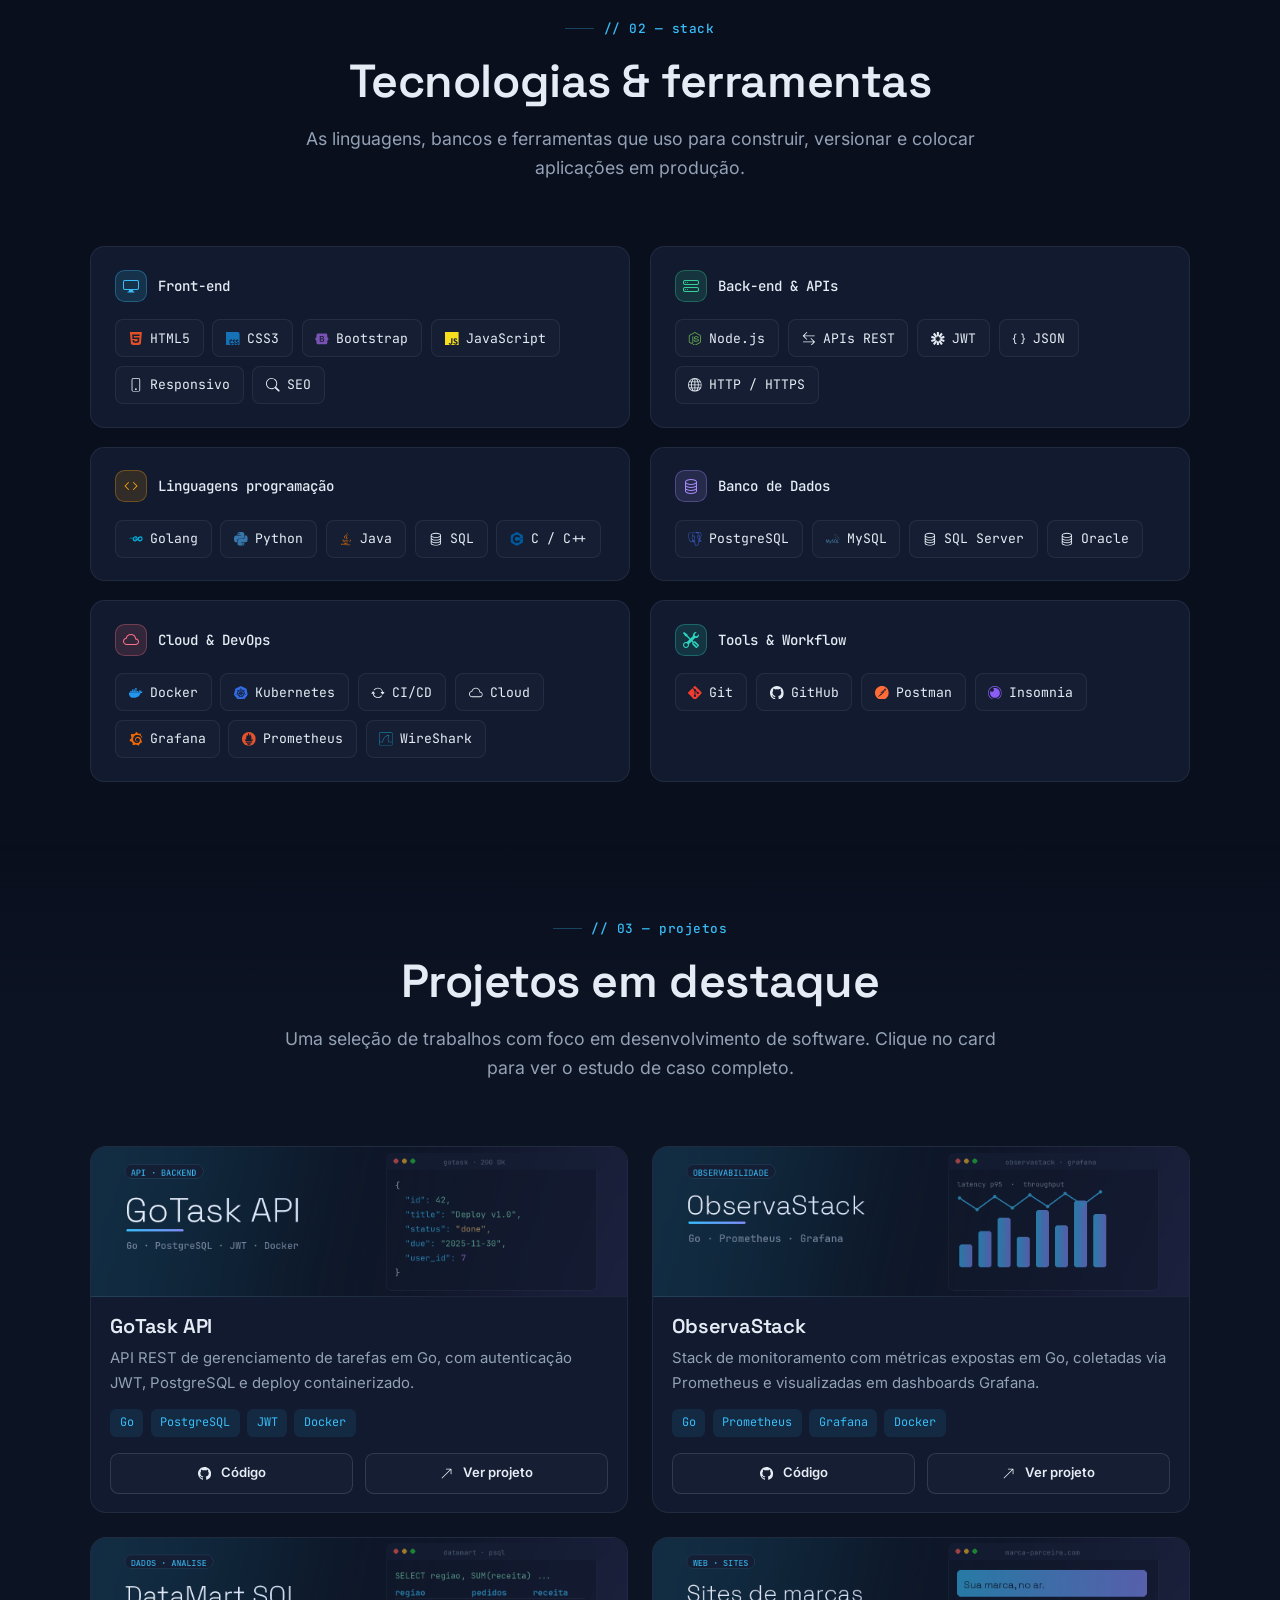
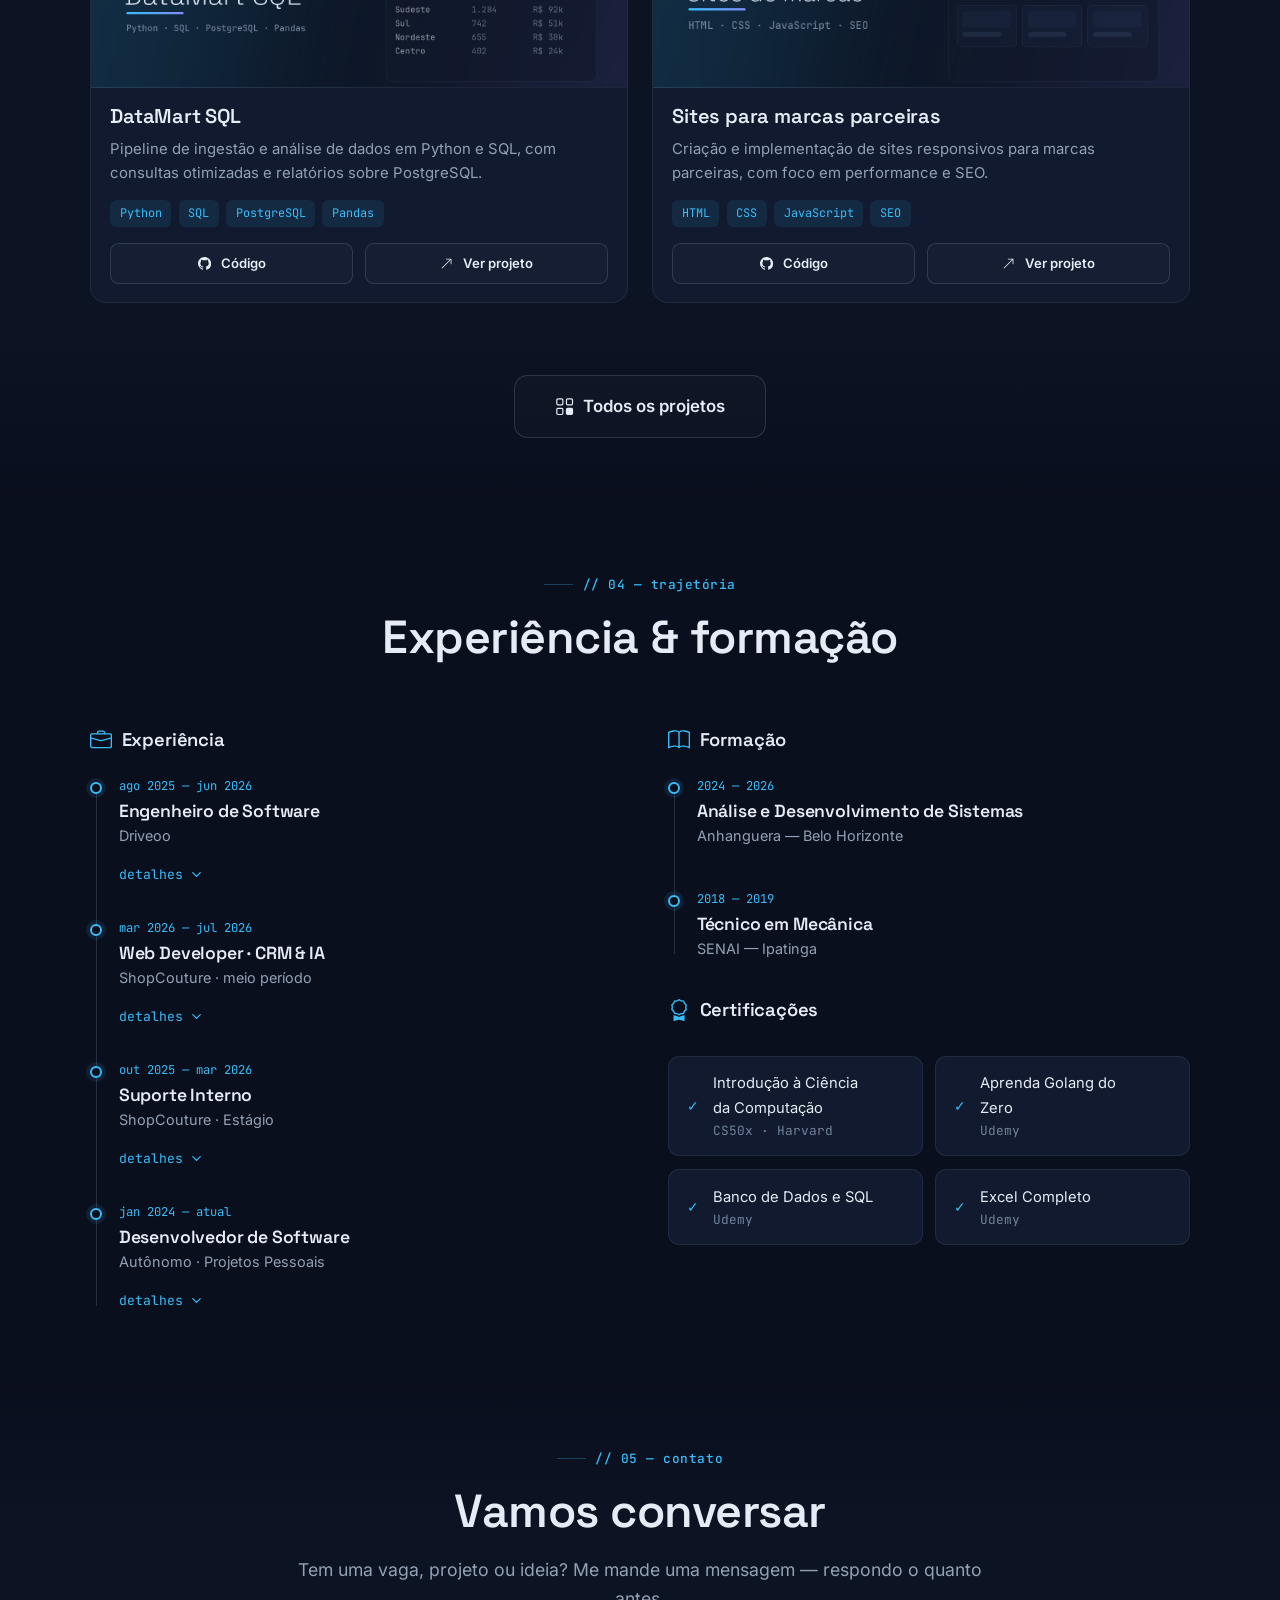
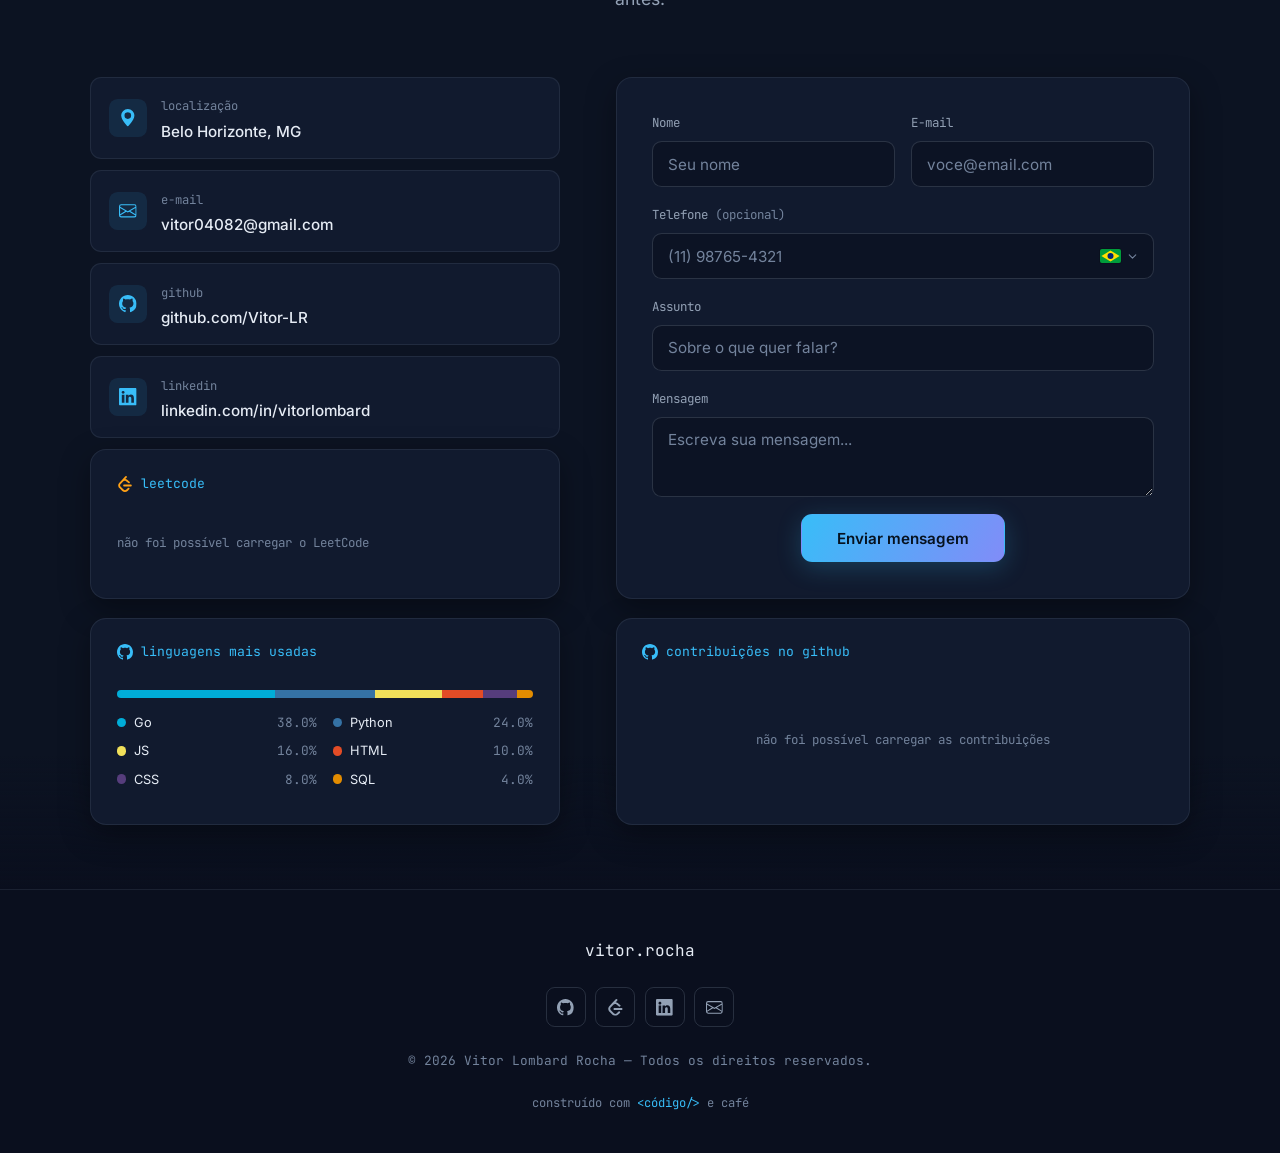
==== commit e26251bf: "pt-en, email changes, removed number" ====
--- a/index.html
+++ b/index.html
@@ -398,6 +398,11 @@
             </nav>
 
             <div class="header-actions">
+                <button class="lang-toggle" type="button" aria-label="Mudar idioma para inglês"
+                    title="Idioma: Português">
+                    <span class="lt-label lt-pt" aria-hidden="true">PT</span>
+                    <span class="lt-label lt-en" aria-hidden="true">EN</span>
+                </button>
                 <button class="theme-toggle" id="theme-toggle" type="button" aria-label="Alternar tema claro e escuro"
                     title="Alternar tema">
                     <svg class="icon ic-sun" aria-hidden="true">
@@ -486,11 +491,6 @@
                                 aria-label="LeetCode">
                                 <svg class="icon">
                                     <use href="#si-leetcode"></use>
-                                </svg>
-                            </a>
-                            <a href="https://wa.me/5531972464431" target="_blank" rel="noopener" aria-label="WhatsApp">
-                                <svg class="icon">
-                                    <use href="#i-whatsapp"></use>
                                 </svg>
                             </a>
                         </div>
@@ -947,16 +947,6 @@
                     <!-- LINHA 1 · esquerda: texto + canais (mesma altura do formulário) -->
                     <div class="contact-info">
                         <div class="contact-channels">
-                            <a class="channel" draggable="false" href="https://wa.me/5531972464431" target="_blank"
-                                rel="noopener">
-                                <span class="ch-icon"><svg class="icon">
-                                        <use href="#i-whatsapp"></use>
-                                    </svg></span>
-                                <span>
-                                    <span class="ch-label">whatsapp</span><br>
-                                    <span class="ch-value">+55 31 97246-4431</span>
-                                </span>
-                            </a>
                             <a class="channel channel--loc" draggable="false"
                                 href="https://www.google.com/maps/search/?api=1&amp;query=Belo+Horizonte%2C+MG%2C+Brasil"
                                 target="_blank" rel="noopener" aria-label="Ver Belo Horizonte no Google Maps">
@@ -968,19 +958,22 @@
                                     <span class="ch-value">Belo Horizonte, MG</span>
                                 </span>
                             </a>
-                            <a class="channel" draggable="false"
-                                href="mailto:vitor04082@gmail.com"
-                                data-email="vitor04082@gmail.com">
+                            <!-- E-mail ofuscado: o endereço NÃO fica em texto no HTML
+                                 (bots varrem "mailto:" e padrões user@dominio). O JS
+                                 (email-links.js) decodifica o data-e64 (Base64), monta
+                                 o href e escreve o endereço visível no .ch-value. -->
+                            <a class="channel" draggable="false" href="#contato"
+                                data-e64="dml0b3IwNDA4MkBnbWFpbC5jb20=" aria-label="E-mail">
                                 <span class="ch-icon"><svg class="icon">
                                         <use href="#i-envelope"></use>
                                     </svg></span>
                                 <span>
                                     <span class="ch-label">e-mail</span><br>
-                                    <span class="ch-value">vitor04082@gmail.com</span>
+                                    <span class="ch-value" data-e64-text>use o formulário ao lado</span>
                                 </span>
                             </a>
                             <a class="channel" draggable="false" href="https://github.com/Vitor-LR" target="_blank"
-                                rel="noopener">
+                                rel="noopener" aria-label="GitHub">
                                 <span class="ch-icon"><svg class="icon">
                                         <use href="#i-github"></use>
                                     </svg></span>
@@ -990,7 +983,7 @@
                                 </span>
                             </a>
                             <a class="channel" draggable="false" href="https://www.linkedin.com/in/vitorlombard/"
-                                target="_blank" rel="noopener">
+                                target="_blank" rel="noopener" aria-label="LinkedIn">
                                 <span class="ch-icon"><svg class="icon">
                                         <use href="#i-linkedin"></use>
                                     </svg></span>
@@ -1022,7 +1015,10 @@
                          alguém enviar, chega um e-mail de confirmação (1x). No
                          sucesso, abre o popup de agradecimento (sem mudar de página).
                          ======================================================== -->
-                    <form class="contact-form" action="https://formsubmit.co/vitor04082@gmail.com" method="POST">
+                    <!-- A action é montada pelo JS (contact-form.js) usando o
+                         random string do FormSubmit — o e-mail de destino não
+                         aparece em lugar nenhum do código do formulário. -->
+                    <form class="contact-form" method="POST">
                         <div class="form-row">
                             <div class="form-field">
                                 <label for="nome">Nome</label>
@@ -1124,7 +1120,7 @@
 
                         <!-- Configurações do FormSubmit -->
                         <input type="hidden" name="_subject" value="Novo contato pelo portfólio">
-                        <input type="hidden" name="_captcha" value="false">
+                        <input type="hidden" name="_captcha" value="true">
                         <input type="hidden" name="_template" value="table">
                         <!-- Fallback sem JS: troque o domínio pela URL pública real. -->
                         <input type="hidden" name="_next" value="https://vitor-lr.github.io/Portifolio-cv/#contato">
@@ -1250,12 +1246,7 @@
                         <use href="#i-linkedin"></use>
                     </svg>
                 </a>
-                <a href="https://wa.me/5531972464431" target="_blank" rel="noopener" aria-label="WhatsApp">
-                    <svg class="icon">
-                        <use href="#i-whatsapp"></use>
-                    </svg>
-                </a>
-                <a href="mailto:vitor04082@gmail.com" data-email="vitor04082@gmail.com" aria-label="E-mail">
+                <a href="#contato" data-e64="dml0b3IwNDA4MkBnbWFpbC5jb20=" aria-label="E-mail">
                     <svg class="icon">
                         <use href="#i-envelope"></use>
                     </svg>
@@ -1268,6 +1259,7 @@
 
     </footer>
 
+    <script src="assets/js/i18n.js" defer></script>
     <script src="assets/js/particles.js" defer></script>
     <script src="assets/js/projects.js" defer></script>
     <script src="assets/js/main.js" defer></script>
--- a/assets/css/style.css
+++ b/assets/css/style.css
@@ -484,6 +484,82 @@
 }
 
 /* ----- Botão de tema (claro/escuro) ------------------------- */
+/* ============================================================
+   BOTÃO DE IDIOMA — mostra só o idioma ATUAL (PT ⇄ EN).
+   Minimalista, sem caixa: as duas siglas ficam empilhadas na
+   mesma célula (padrão do sol/lua do tema); a ativa é visível e,
+   na troca, uma rola para cima enquanto a outra entra por baixo,
+   com a mesma mola dos ícones do tema. Estado EN = classe .is-en
+   (aplicada pelo i18n.js).
+   ============================================================ */
+.lang-toggle {
+    display: inline-grid;
+    place-items: center;
+    position: relative;
+    overflow: hidden;                      /* esconde a sigla que rola p/ fora */
+    width: 2rem;
+    height: 2rem;                          /* quadrado: o hover fica 1:1 (o
+                                              flex do header centraliza na
+                                              altura do botão de tema) */
+    padding: 0;
+    background: transparent;
+    border: 0;
+    border-radius: 0.4rem;
+    cursor: pointer;
+    flex-shrink: 0;
+    transition: background-color 0.25s ease;
+}
+
+/* hover/foco acendem só a sigla (o botão TEM o tamanho da sigla) */
+.lang-toggle:hover,
+.lang-toggle:focus-visible {
+    background: var(--accent-soft);
+}
+.lang-toggle:hover .lt-label,
+.lang-toggle:focus-visible .lt-label {
+    color: var(--accent);
+}
+
+.lang-toggle .lt-label {
+    grid-area: 1 / 1;                      /* empilhadas na mesma célula */
+    font-family: var(--font-mono);
+    font-size: 0.72rem;
+    font-weight: 600;
+    letter-spacing: 0.04em;
+    color: var(--text);
+    pointer-events: none;
+    user-select: none;
+    transition:
+        opacity 0.3s ease,
+        transform 0.55s cubic-bezier(0.34, 1.56, 0.64, 1);  /* mesma mola do tema */
+}
+
+/* PT visível por padrão; EN esperando embaixo */
+.lang-toggle .lt-pt { opacity: 1; transform: translateY(0); }
+.lang-toggle .lt-en { opacity: 0; transform: translateY(0.9rem); }
+
+/* em inglês: PT rola para cima e some; EN assume o lugar */
+.lang-toggle.is-en .lt-pt { opacity: 0; transform: translateY(-0.9rem); }
+.lang-toggle.is-en .lt-en { opacity: 1; transform: translateY(0); }
+
+/* ============================================================
+   TROCA DE IDIOMA — a página "recarrega" com a mesma animação
+   de entrada (fadeUp). O i18n.js aplica .i18n-out no <html>,
+   troca os textos e então .i18n-in, que roda o fadeUp de novo
+   no conteúdo (header fica parado — o clique não pula).
+   ============================================================ */
+.i18n-out main,
+.i18n-out footer {
+    opacity: 0;
+    transform: translateY(14px);
+    transition: opacity 0.18s ease, transform 0.18s ease;
+}
+
+.i18n-in main,
+.i18n-in footer {
+    animation: fadeUp 0.6s ease both;
+}
+
 .theme-toggle {
     display: inline-grid;
     place-items: center;
@@ -575,6 +651,15 @@
 
 /* acessibilidade: quem pediu menos movimento recebe só um fade curto */
 @media (prefers-reduced-motion: reduce) {
+    /* idioma: a sigla troca com um fade curto, sem rolagem;
+       a troca de página vira corte seco */
+    .lang-toggle .lt-label {
+        transition: opacity 0.15s linear;
+        transform: none !important;
+    }
+    .i18n-out main, .i18n-out footer { transition: none; }
+    .i18n-in main, .i18n-in footer { animation: none; }
+
     .theme-toggle .icon {
         transition: opacity 0.15s linear;
         transform: none !important;
@@ -1881,7 +1966,10 @@
 /* o formulário cresce para acompanhar a altura do bloco texto+canais */
 .contact-form { display: flex; flex-direction: column; }
 .contact-form .form-field--msg { flex: 1; display: flex; flex-direction: column; }
-.contact-form .form-field--msg textarea { flex: 1; min-height: 8rem; }
+/* min-height menor: com um card a menos na coluna da esquerda
+   (WhatsApp removido), a textarea encolhe junto e as duas colunas
+   continuam com a mesma altura (o flex:1 cuida do resto). */
+.contact-form .form-field--msg textarea { flex: 1; min-height: 5rem; }
 
 /* Botão "Enviar mensagem": largura do conteúdo (não ocupa a linha toda)
    e alinhado à esquerda — sobrescreve o width:100% do .btn--block. */
@@ -1924,7 +2012,7 @@
 
 .channel:hover {
     border-color: var(--accent-line);
-    transform: translateX(3px);
+    transform: translateY(-3px);
     background: var(--accent-soft);
 }
 
@@ -3241,23 +3329,26 @@
 }
 
 /* ============================================================
-   "Vamos conversar" no mobile: cards de canal em grade 2×2,
-   mostrando só ícone + nome (sem os dados). O card de localização
-   é escondido (sobram 4 canais → 2×2 perfeito). Desktop intocado.
+   "Vamos conversar" no mobile: cards de canal minimalistas —
+   só o ícone, sem texto, em 1 linha de 3 acima do formulário.
+   O card de localização é escondido. Desktop intocado.
    ============================================================ */
 @media (max-width: 600px) {
-    .contact-channels { grid-template-columns: 1fr 1fr; gap: 0.6rem; }
+    .contact-channels { grid-template-columns: repeat(3, 1fr); gap: 0.6rem; }
     .channel--loc { display: none; }                  /* esconde localização no mobile */
     .channel {
-        justify-content: flex-start;                  /* ícones e nomes alinhados entre os cards */
-        gap: 0.65rem;
-        padding: 0.9rem 0.95rem;
+        justify-content: center;                      /* só o ícone, centralizado */
+        gap: 0;
+        padding: 0.7rem;
+    }
+    .channel .ch-icon {                               /* ícone "solto": sem a caixinha */
+        width: auto;
+        height: auto;
+        background: none;
+        border-radius: 0;
+        font-size: 1.25rem;
     }
     .channel br,
-    .channel .ch-value { display: none; }             /* tira os dados (e a quebra de linha) */
-    .channel .ch-label {                              /* nome vira o texto principal do card */
-        font-size: 0.9rem;
-        color: var(--text);
-        font-weight: 500;
-    }
-}
+    .channel .ch-value,
+    .channel .ch-label { display: none; }             /* sem textos: o card é o ícone */
+}
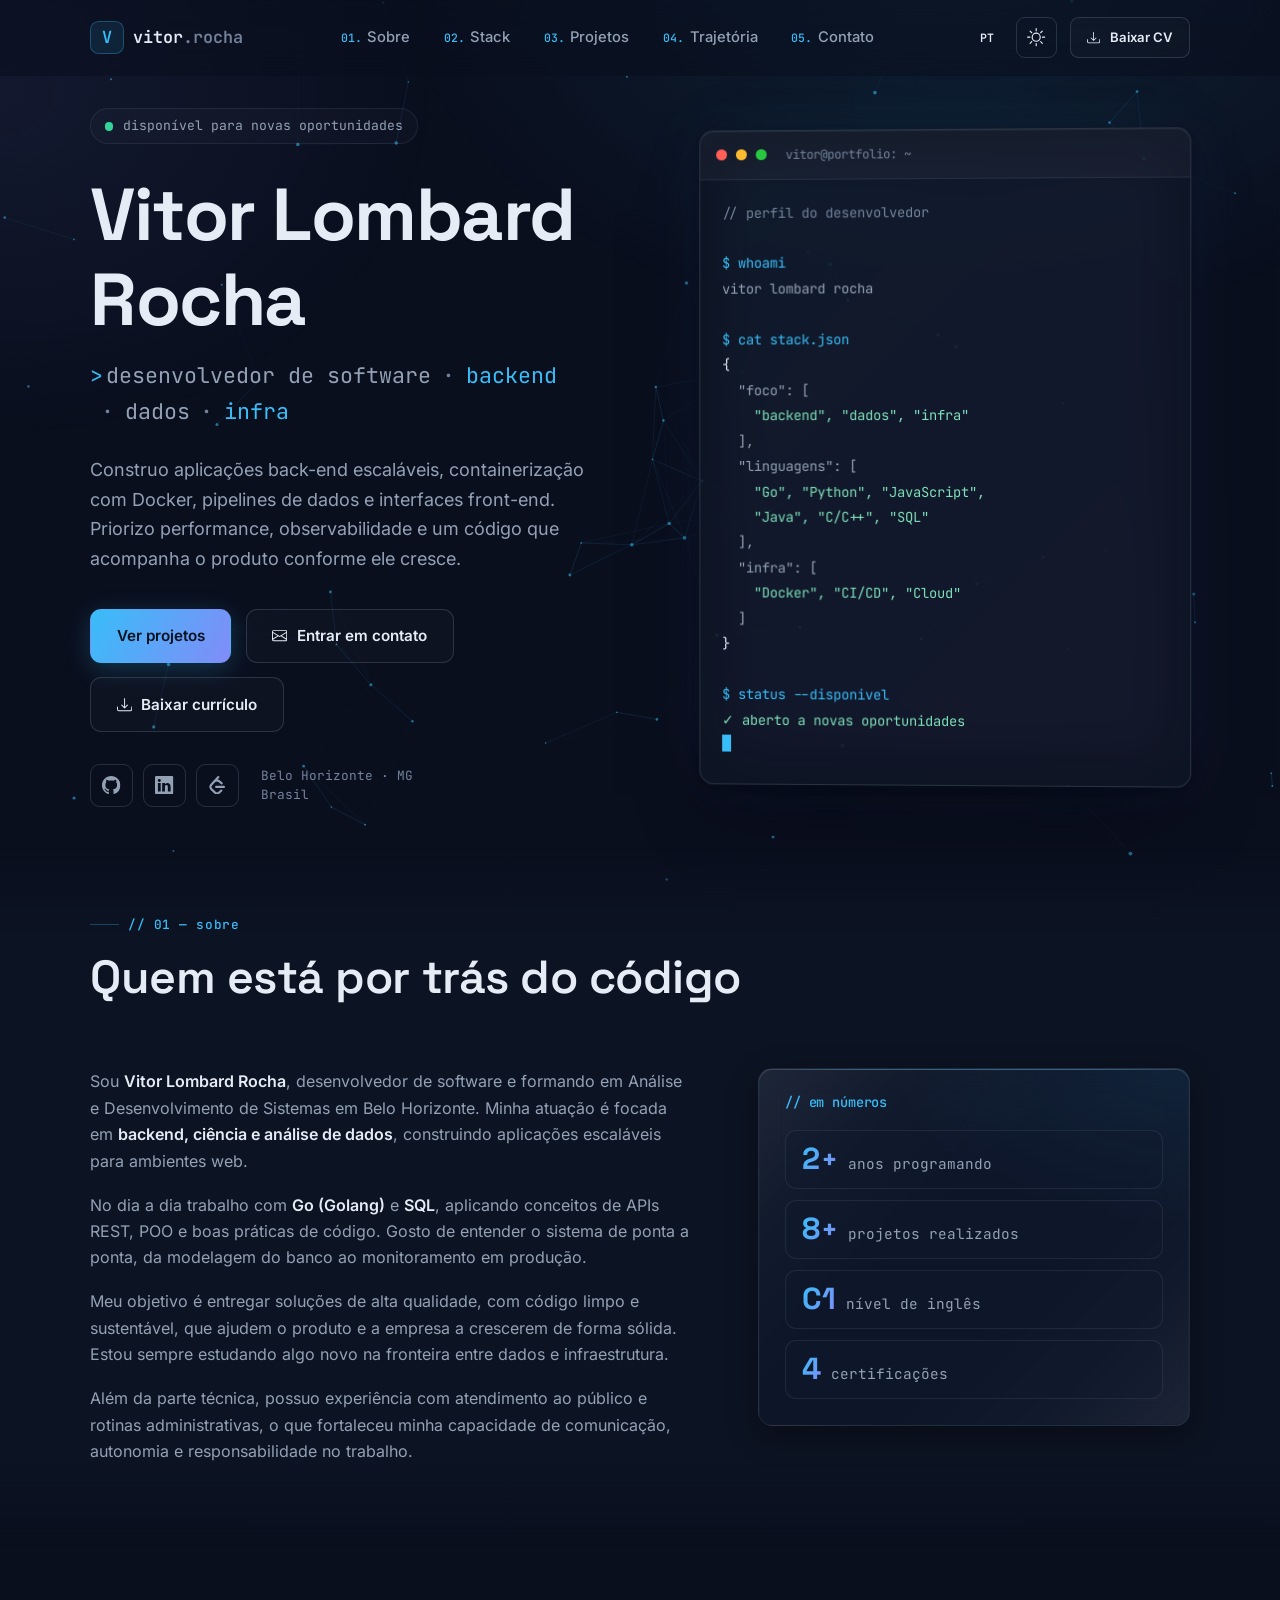
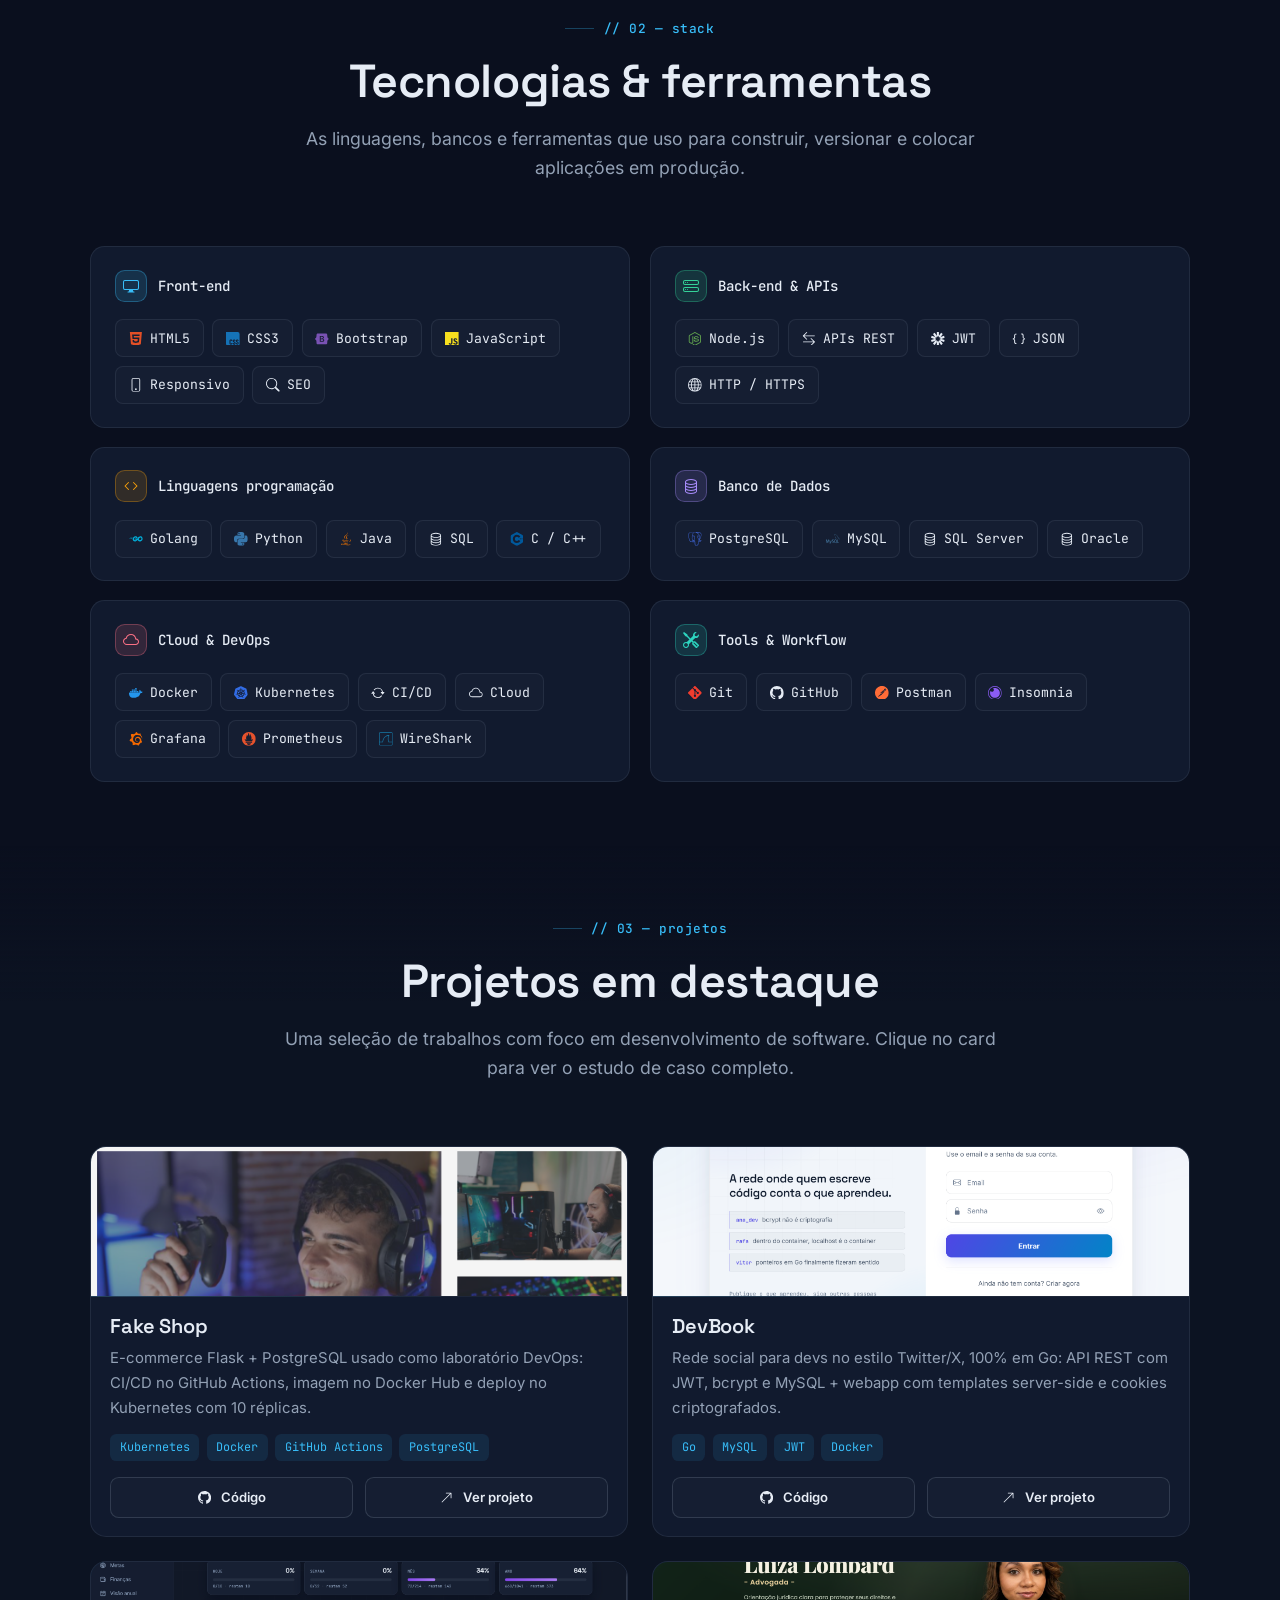
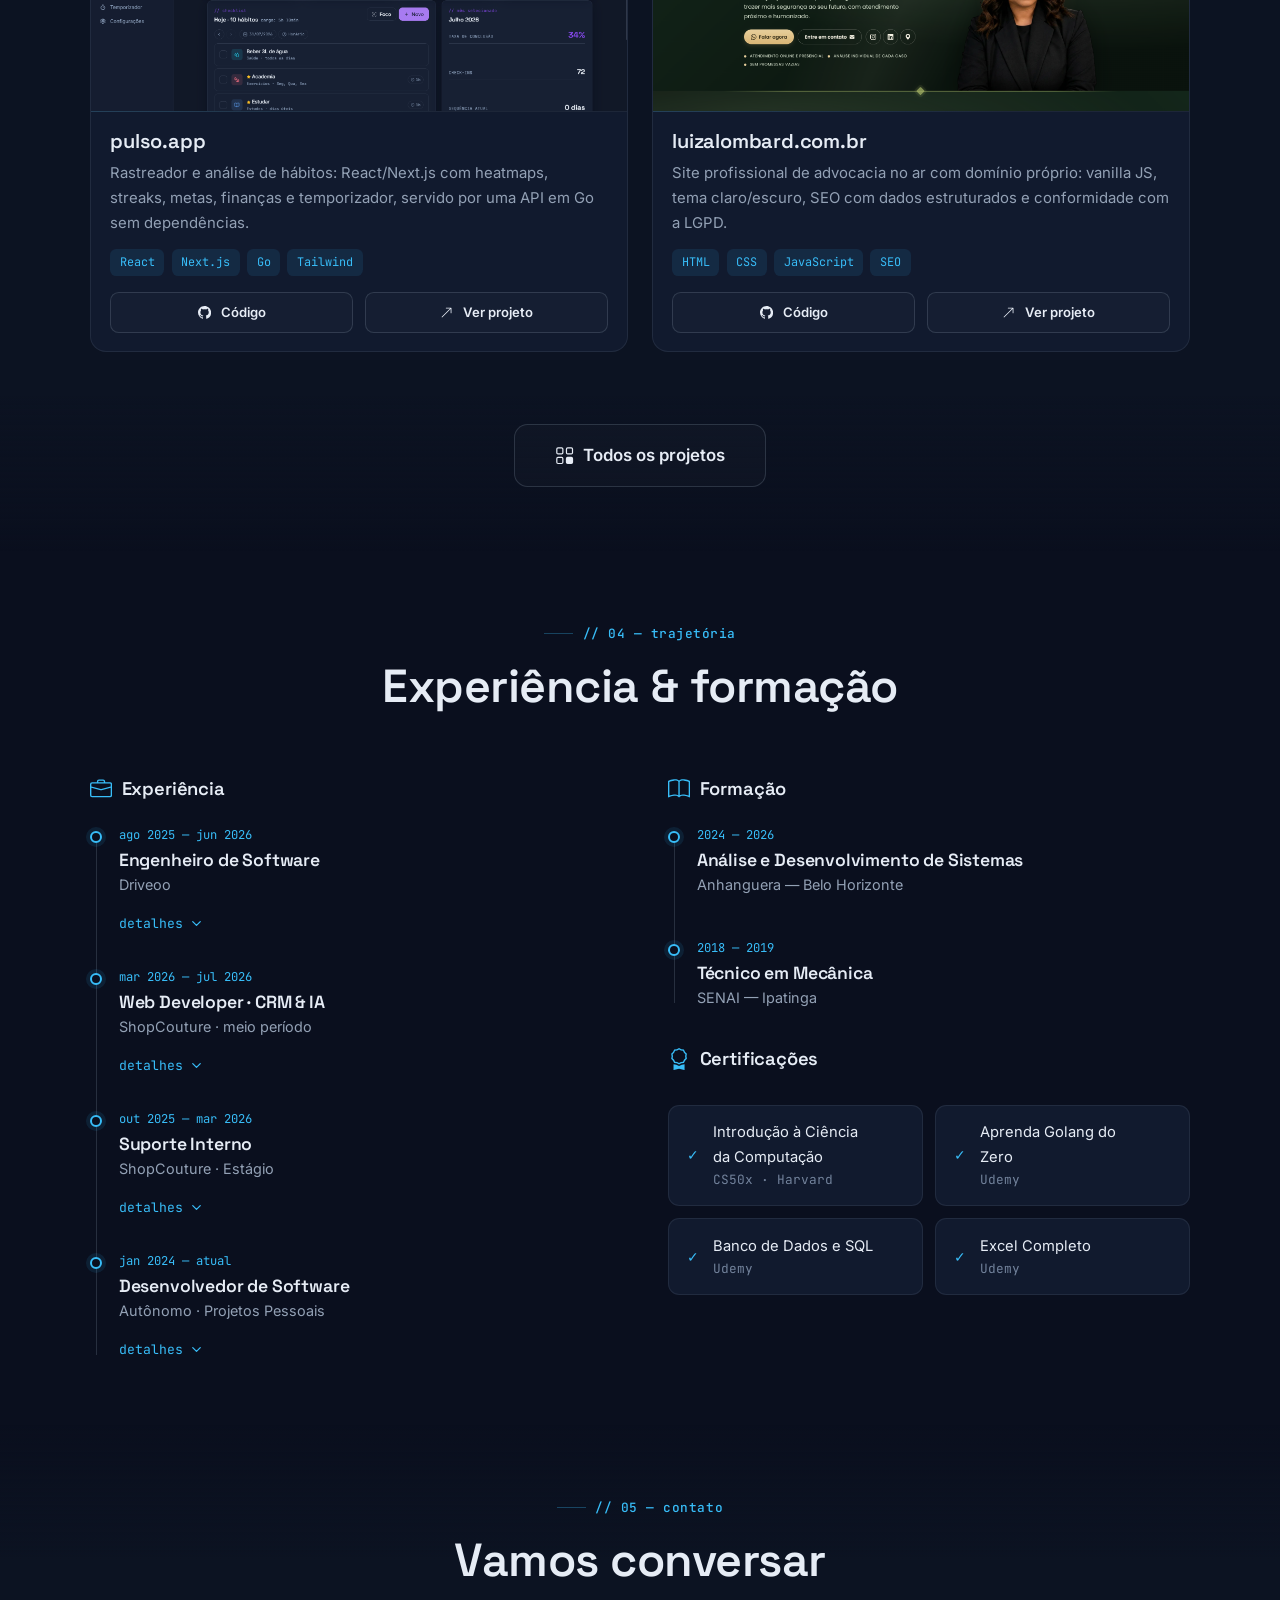
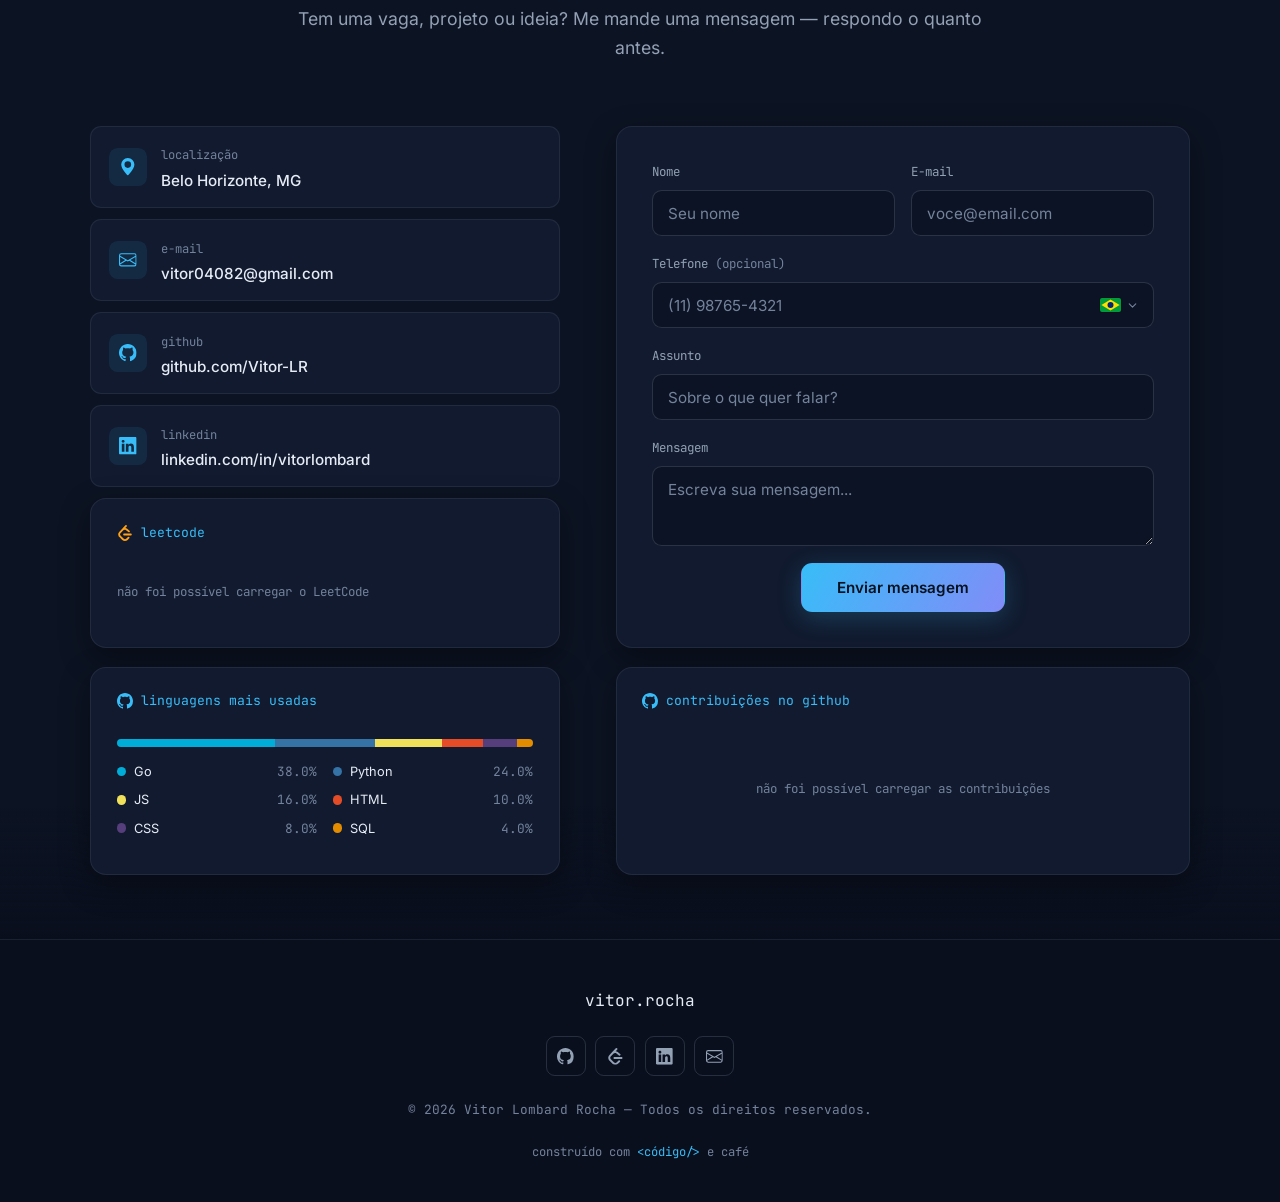
==== commit ed6acd83: "ajustes finais" ====
--- a/index.html
+++ b/index.html
@@ -16,8 +16,8 @@
     <meta property="og:description" content="Conheça meus projetos e entre em contato.">
     <meta property="og:type" content="website">
     <meta property="og:locale" content="pt_BR">
-    <meta property="og:url" content="https://vitor-lr.github.io/Portifolio-cv/">
-    <meta property="og:image" content="https://vitor-lr.github.io/Portifolio-cv/assets/img/og.png">
+    <meta property="og:url" content="https://vitor-lr.github.io/portifolio-vitor/">
+    <meta property="og:image" content="https://vitor-lr.github.io/portifolio-vitor/assets/img/og.png">
     <meta property="og:image:width" content="1200">
     <meta property="og:image:height" content="630">
     <meta property="og:image:alt" content="Vitor Lombard Rocha — Desenvolvedor Backend">
@@ -29,7 +29,7 @@
     <link rel="icon" type="image/png" href="assets/img/favicon.png">
     <link rel="apple-touch-icon" href="assets/img/apple-touch-icon.png">
     <!-- TROCAR o domínio ao publicar -->
-    <link rel="canonical" href="https://vitor-lr.github.io/Portifolio-cv/">
+    <link rel="canonical" href="https://vitor-lr.github.io/portifolio-vitor/">
 
     <!-- Fontes: Space Grotesk (display) · Inter (corpo) · JetBrains Mono (código) -->
     <!-- Fontes auto-hospedadas: preload só dos pesos críticos da dobra -->
@@ -45,8 +45,8 @@
     "@context": "https://schema.org",
     "@type": "Person",
     "name": "Vitor Lombard Rocha",
-    "url": "https://vitor-lr.github.io/Portifolio-cv/",
-    "image": "https://vitor-lr.github.io/Portifolio-cv/assets/img/og.png",
+    "url": "https://vitor-lr.github.io/portifolio-vitor/",
+    "image": "https://vitor-lr.github.io/portifolio-vitor/assets/img/og.png",
     "jobTitle": "Desenvolvedor de Software (Backend)",
     "description": "Desenvolvedor de software com foco em backend, dados e infraestrutura. Go, Python, PostgreSQL, Docker, CI/CD e Cloud.",
     "address": {
@@ -565,7 +565,7 @@
                         <div class="about-stats">
                             <div class="about-stat">
                                 <div class="num"><span data-count="2">0</span><span class="suffix">+</span></div>
-                                <div class="label">anos de experiência</div>
+                                <div class="label">anos programando</div>
                             </div>
                             <div class="about-stat">
                                 <div class="num"><span data-count="8">0</span><span class="suffix">+</span></div>
@@ -816,7 +816,7 @@
                                 <p class="org">ShopCouture · meio período</p>
                                 <ul>
                                     <li>Desenvolvimento e personalização de sites e lojas virtuais</li>
-                                    <li>Aplicação de IA generativa aplicados ao desenvolvimento web</li>
+                                    <li>Aplicação de IA generativa aplicada ao desenvolvimento web</li>
                                     <li>CRM e ferramentas de gestão (ClickUp, Full Funnel e Trello)</li>
                                     <li>Análise e gerenciamento de dados com Excel e Google Sheets</li>
                                     <li>Gestão de campanhas de tráfego pago no Meta Ads Manager (Facebook e Instagram)
@@ -891,7 +891,9 @@
                                     <path d="M7 17 17 7M17 7H11M17 7V13" />
                                 </svg>
                             </a>
-                            <a class="cert-item" href="#" target="_blank" rel="noopener">
+                            <a class="cert-item"
+                                href="https://www.udemy.com/certificate/UC-090f3553-8b3c-4f83-a72b-1b6f2d29b460/"
+                                target="_blank" rel="noopener">
                                 <span class="cert-mark">✓</span>
                                 <div class="cert-body">
                                     <div class="cert-name">Aprenda Golang do Zero</div>
@@ -902,7 +904,9 @@
                                     <path d="M7 17 17 7M17 7H11M17 7V13" />
                                 </svg>
                             </a>
-                            <a class="cert-item" href="#" target="_blank" rel="noopener">
+                            <a class="cert-item"
+                                href="https://www.udemy.com/certificate/UC-ffc2644c-3e75-4e1b-8cee-9546439b03b4/"
+                                target="_blank" rel="noopener">
                                 <span class="cert-mark">✓</span>
                                 <div class="cert-body">
                                     <div class="cert-name">Banco de Dados e SQL</div>
@@ -962,8 +966,8 @@
                                  (bots varrem "mailto:" e padrões user@dominio). O JS
                                  (email-links.js) decodifica o data-e64 (Base64), monta
                                  o href e escreve o endereço visível no .ch-value. -->
-                            <a class="channel" draggable="false" href="#contato"
-                                data-e64="dml0b3IwNDA4MkBnbWFpbC5jb20=" aria-label="E-mail">
+                            <a class="channel" draggable="false" href="#contato" data-e64="dml0b3IwNDA4MkBnbWFpbC5jb20="
+                                aria-label="E-mail">
                                 <span class="ch-icon"><svg class="icon">
                                         <use href="#i-envelope"></use>
                                     </svg></span>
@@ -1123,7 +1127,7 @@
                         <input type="hidden" name="_captcha" value="true">
                         <input type="hidden" name="_template" value="table">
                         <!-- Fallback sem JS: troque o domínio pela URL pública real. -->
-                        <input type="hidden" name="_next" value="https://vitor-lr.github.io/Portifolio-cv/#contato">
+                        <input type="hidden" name="_next" value="https://vitor-lr.github.io/portifolio-vitor/#contato">
 
                         <button type="submit" class="btn btn--primary btn--block">
                             Enviar mensagem
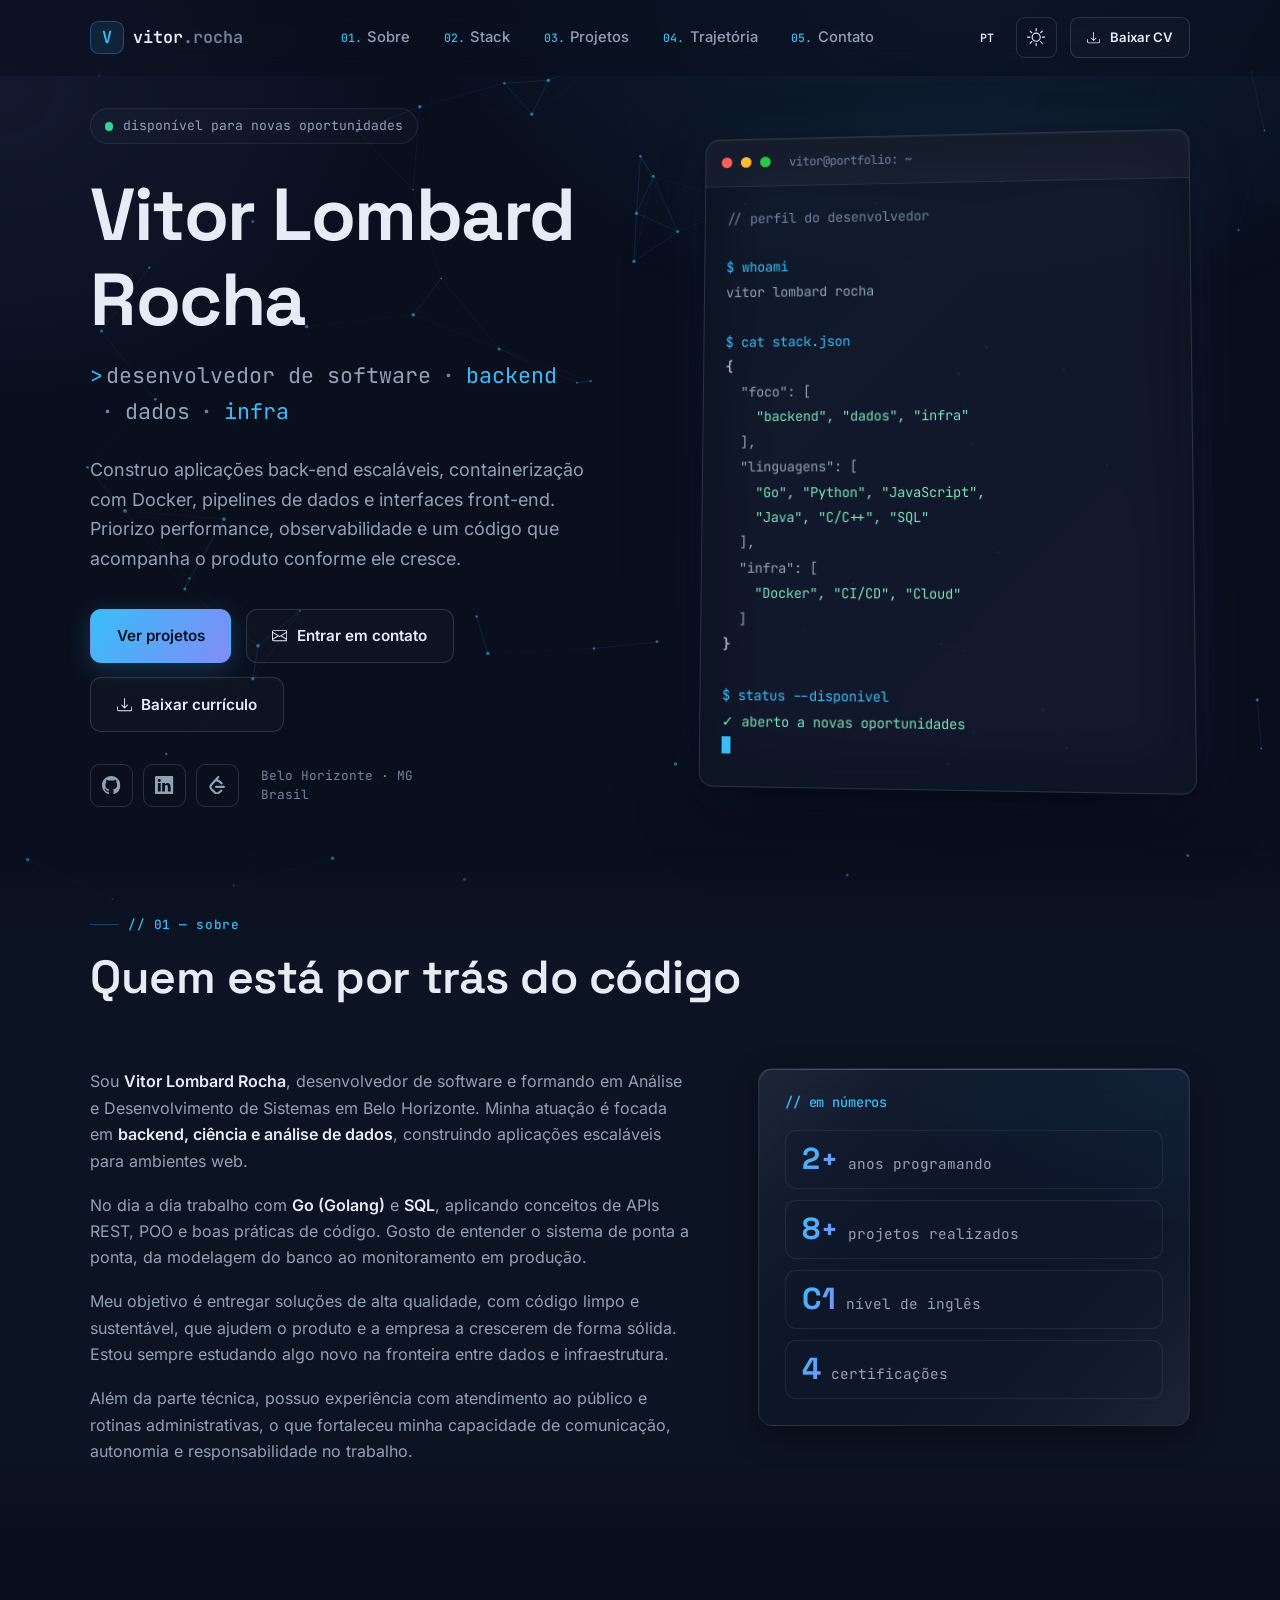
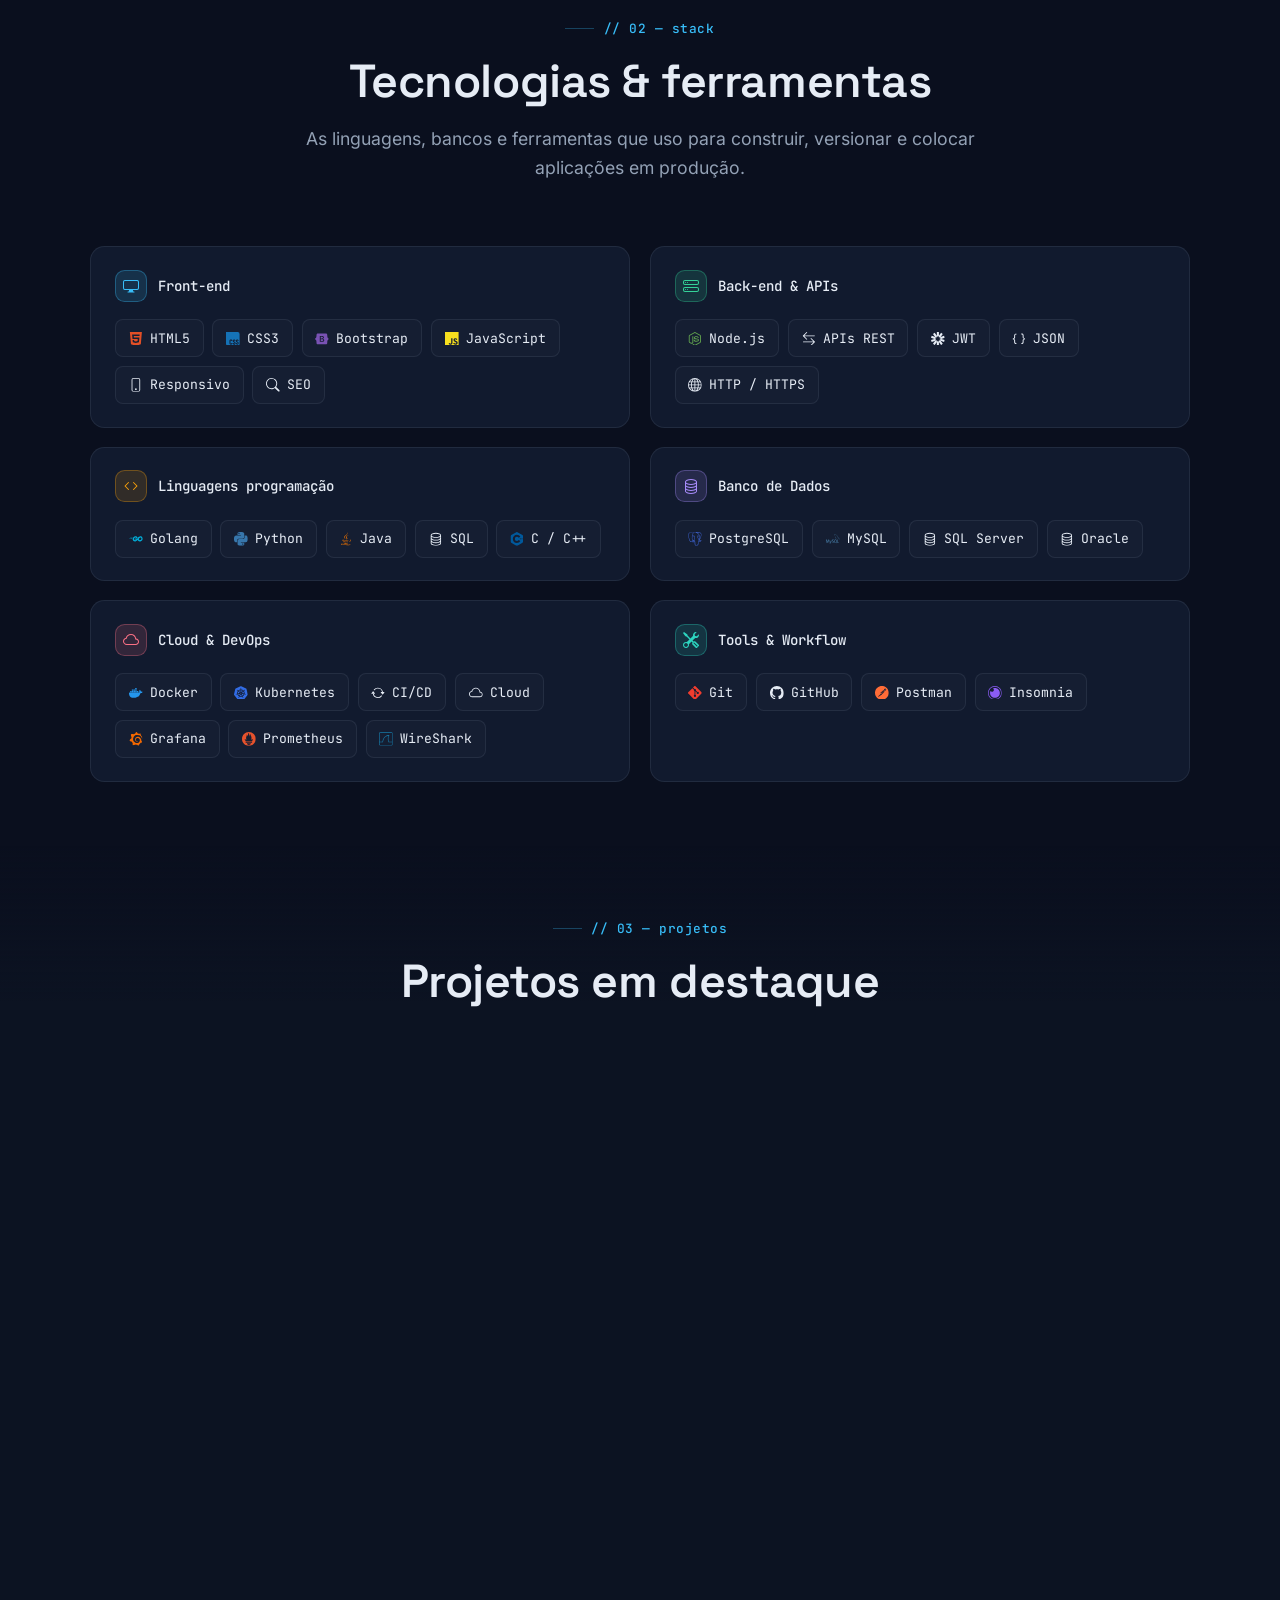
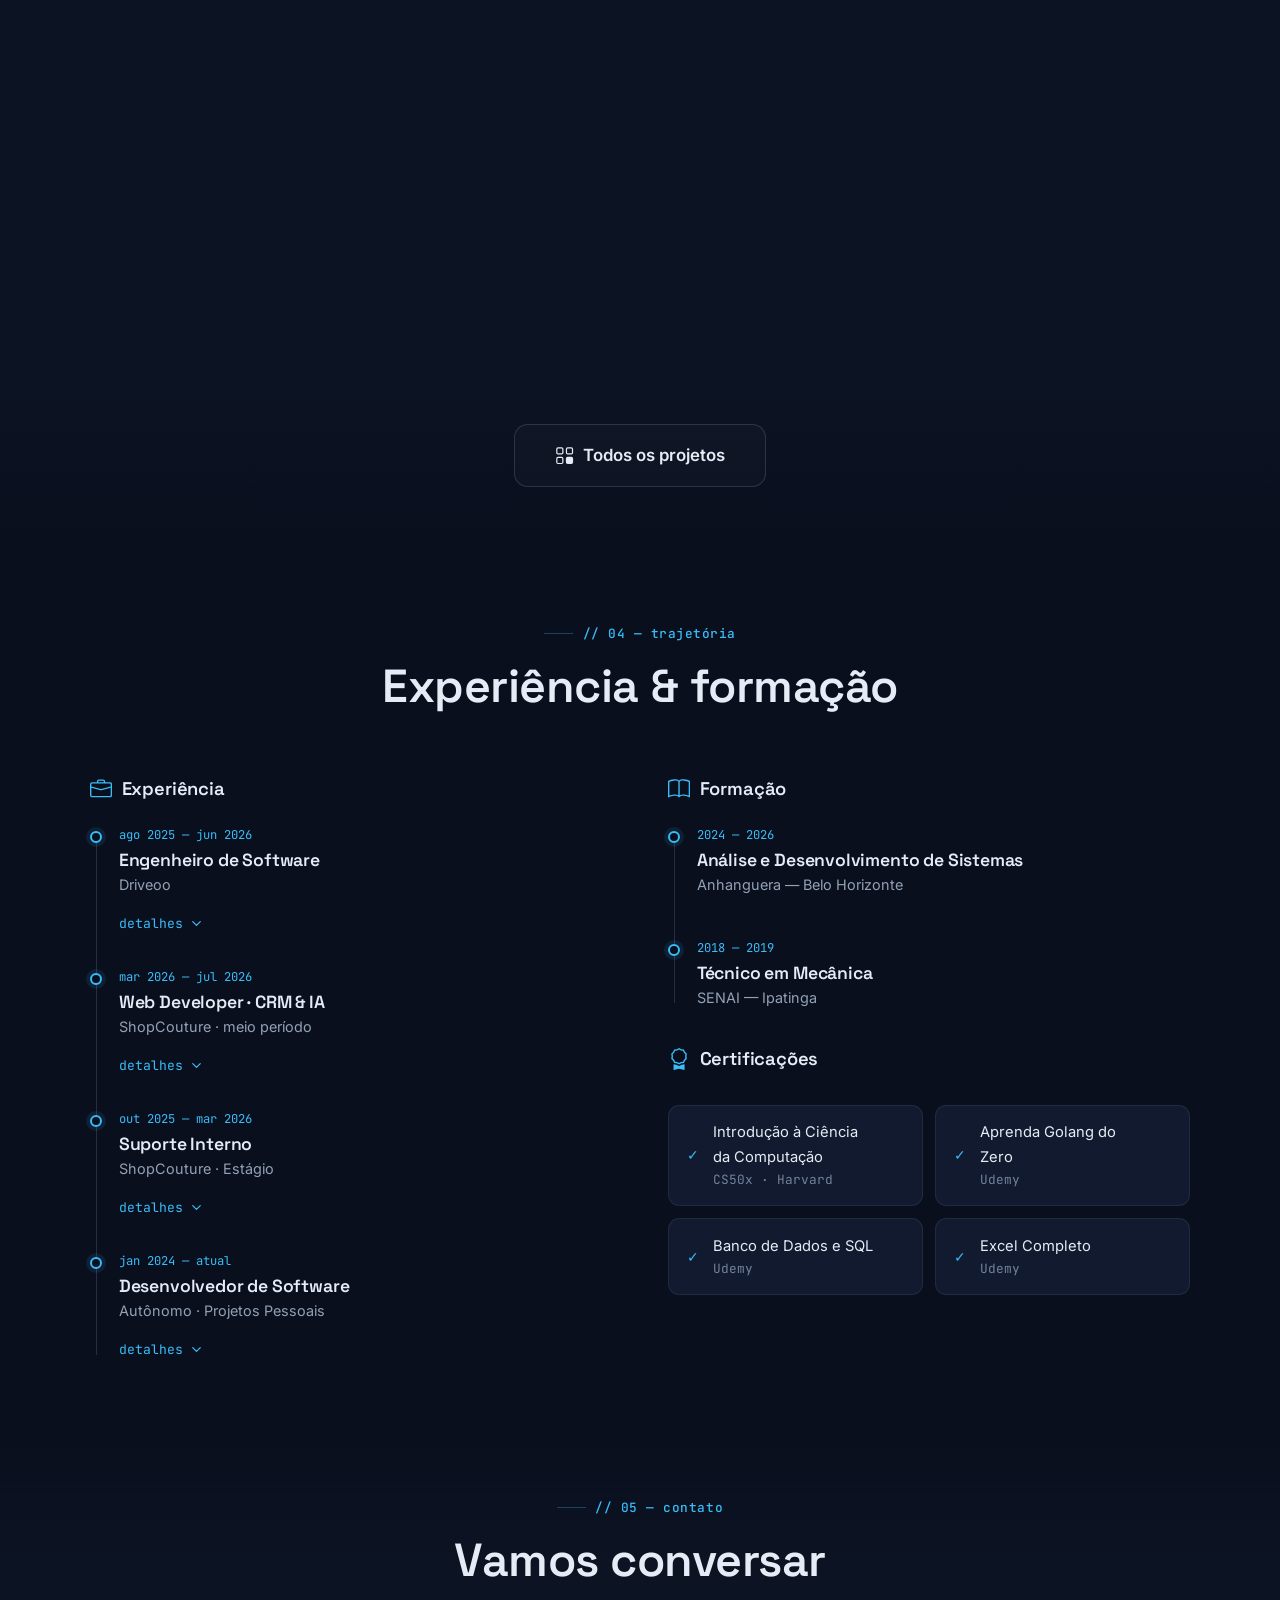
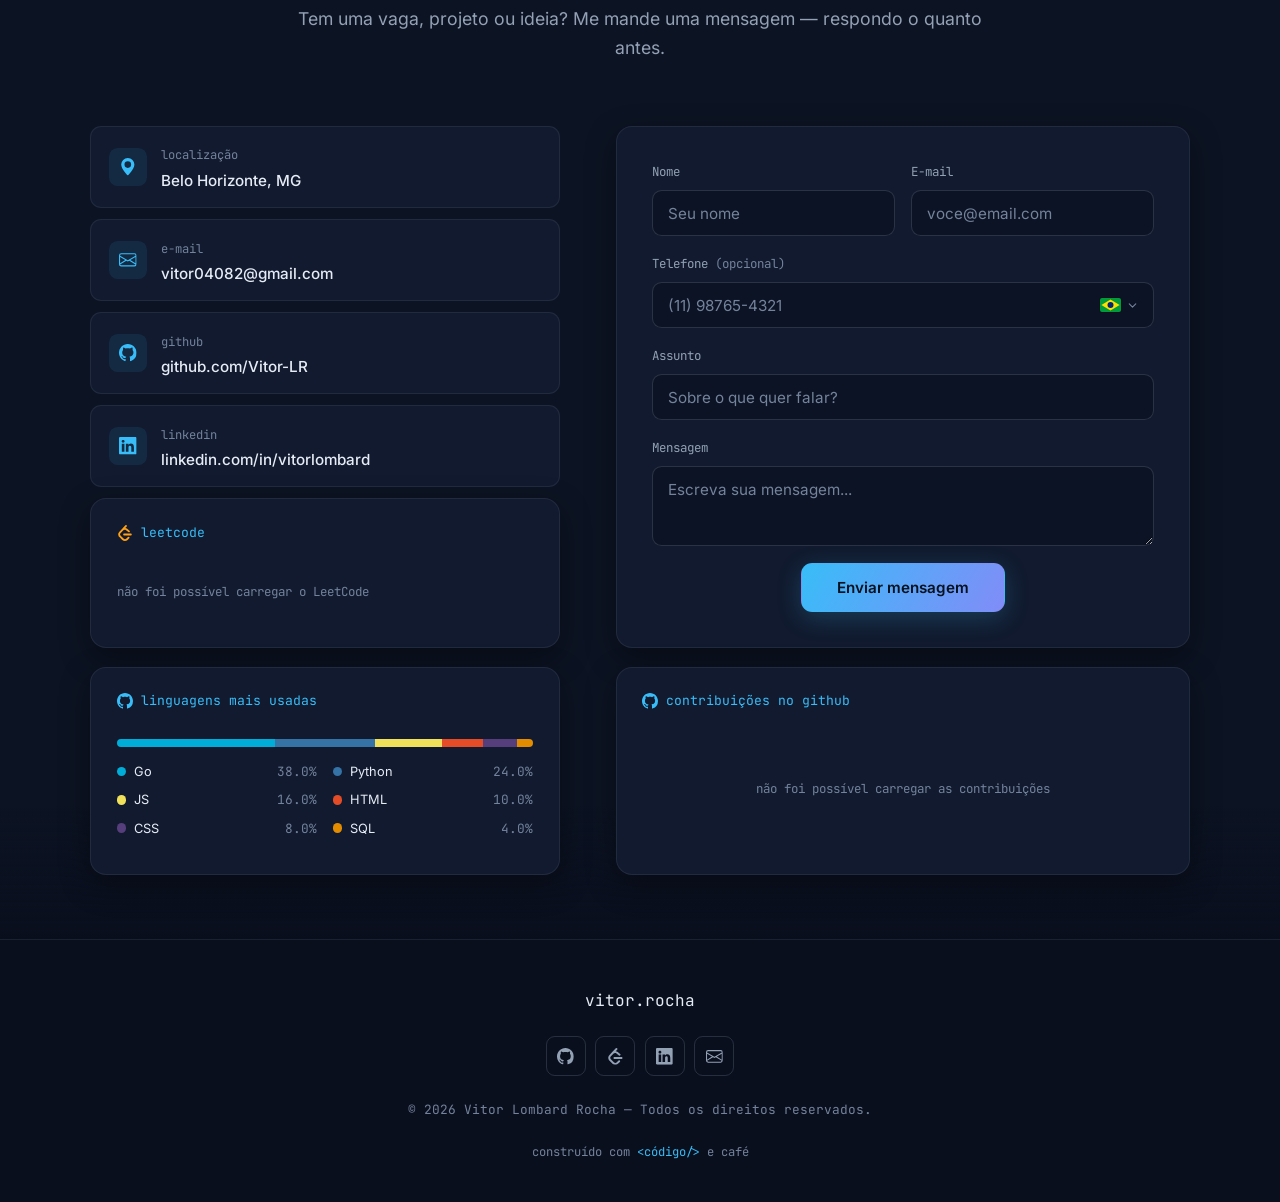
==== commit fccb95fd: "domain cname" ====
--- a/index.html
+++ b/index.html
@@ -16,8 +16,8 @@
     <meta property="og:description" content="Conheça meus projetos e entre em contato.">
     <meta property="og:type" content="website">
     <meta property="og:locale" content="pt_BR">
-    <meta property="og:url" content="https://vitor-lr.github.io/portifolio-vitor/">
-    <meta property="og:image" content="https://vitor-lr.github.io/portifolio-vitor/assets/img/og.png">
+    <meta property="og:url" content="https://www.vitorlombard.com.br/">
+    <meta property="og:image" content="https://www.vitorlombard.com.br/assets/img/og.png">
     <meta property="og:image:width" content="1200">
     <meta property="og:image:height" content="630">
     <meta property="og:image:alt" content="Vitor Lombard Rocha — Desenvolvedor Backend">
@@ -29,7 +29,7 @@
     <link rel="icon" type="image/png" href="assets/img/favicon.png">
     <link rel="apple-touch-icon" href="assets/img/apple-touch-icon.png">
     <!-- TROCAR o domínio ao publicar -->
-    <link rel="canonical" href="https://vitor-lr.github.io/portifolio-vitor/">
+    <link rel="canonical" href="https://www.vitorlombard.com.br/">
 
     <!-- Fontes: Space Grotesk (display) · Inter (corpo) · JetBrains Mono (código) -->
     <!-- Fontes auto-hospedadas: preload só dos pesos críticos da dobra -->
@@ -45,8 +45,8 @@
     "@context": "https://schema.org",
     "@type": "Person",
     "name": "Vitor Lombard Rocha",
-    "url": "https://vitor-lr.github.io/portifolio-vitor/",
-    "image": "https://vitor-lr.github.io/portifolio-vitor/assets/img/og.png",
+    "url": "https://www.vitorlombard.com.br/",
+    "image": "https://www.vitorlombard.com.br/assets/img/og.png",
     "jobTitle": "Desenvolvedor de Software (Backend)",
     "description": "Desenvolvedor de software com foco em backend, dados e infraestrutura. Go, Python, PostgreSQL, Docker, CI/CD e Cloud.",
     "address": {
@@ -1127,7 +1127,7 @@
                         <input type="hidden" name="_captcha" value="true">
                         <input type="hidden" name="_template" value="table">
                         <!-- Fallback sem JS: troque o domínio pela URL pública real. -->
-                        <input type="hidden" name="_next" value="https://vitor-lr.github.io/portifolio-vitor/#contato">
+                        <input type="hidden" name="_next" value="https://www.vitorlombard.com.br/#contato">
 
                         <button type="submit" class="btn btn--primary btn--block">
                             Enviar mensagem
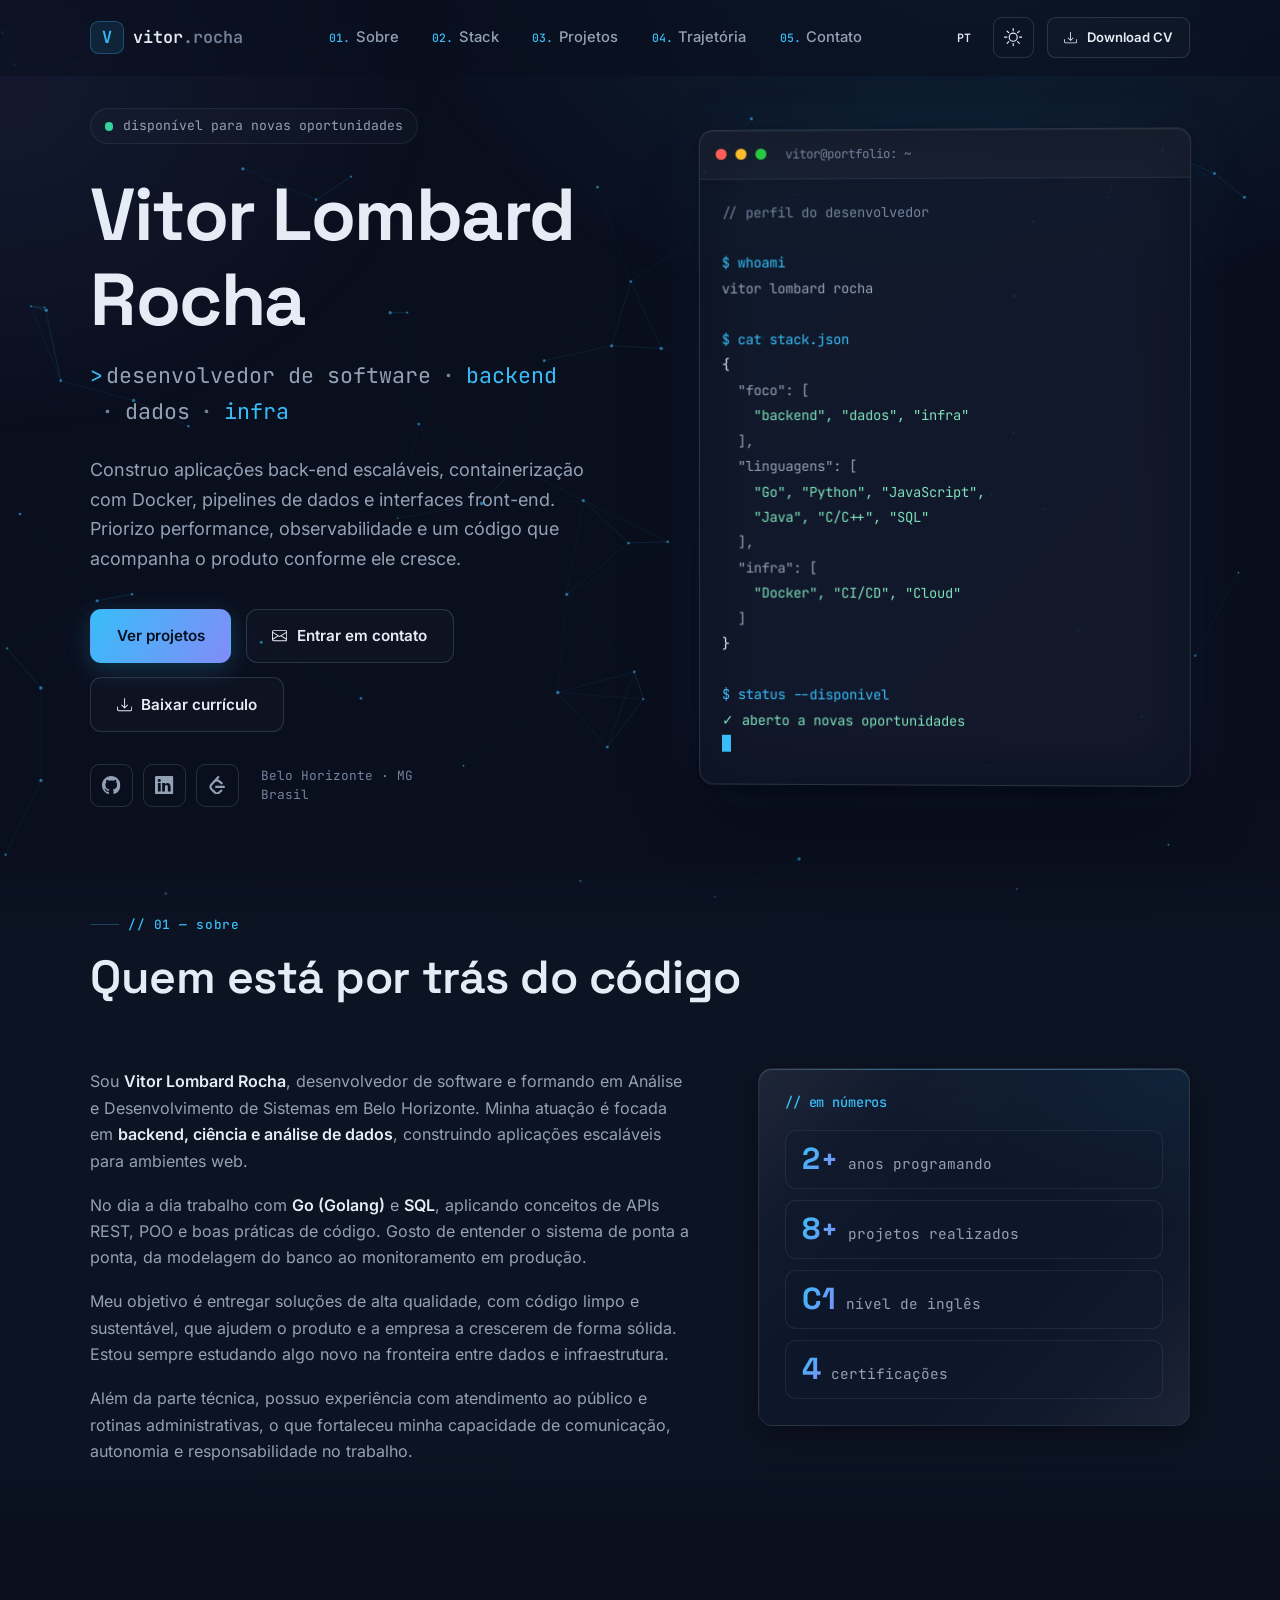
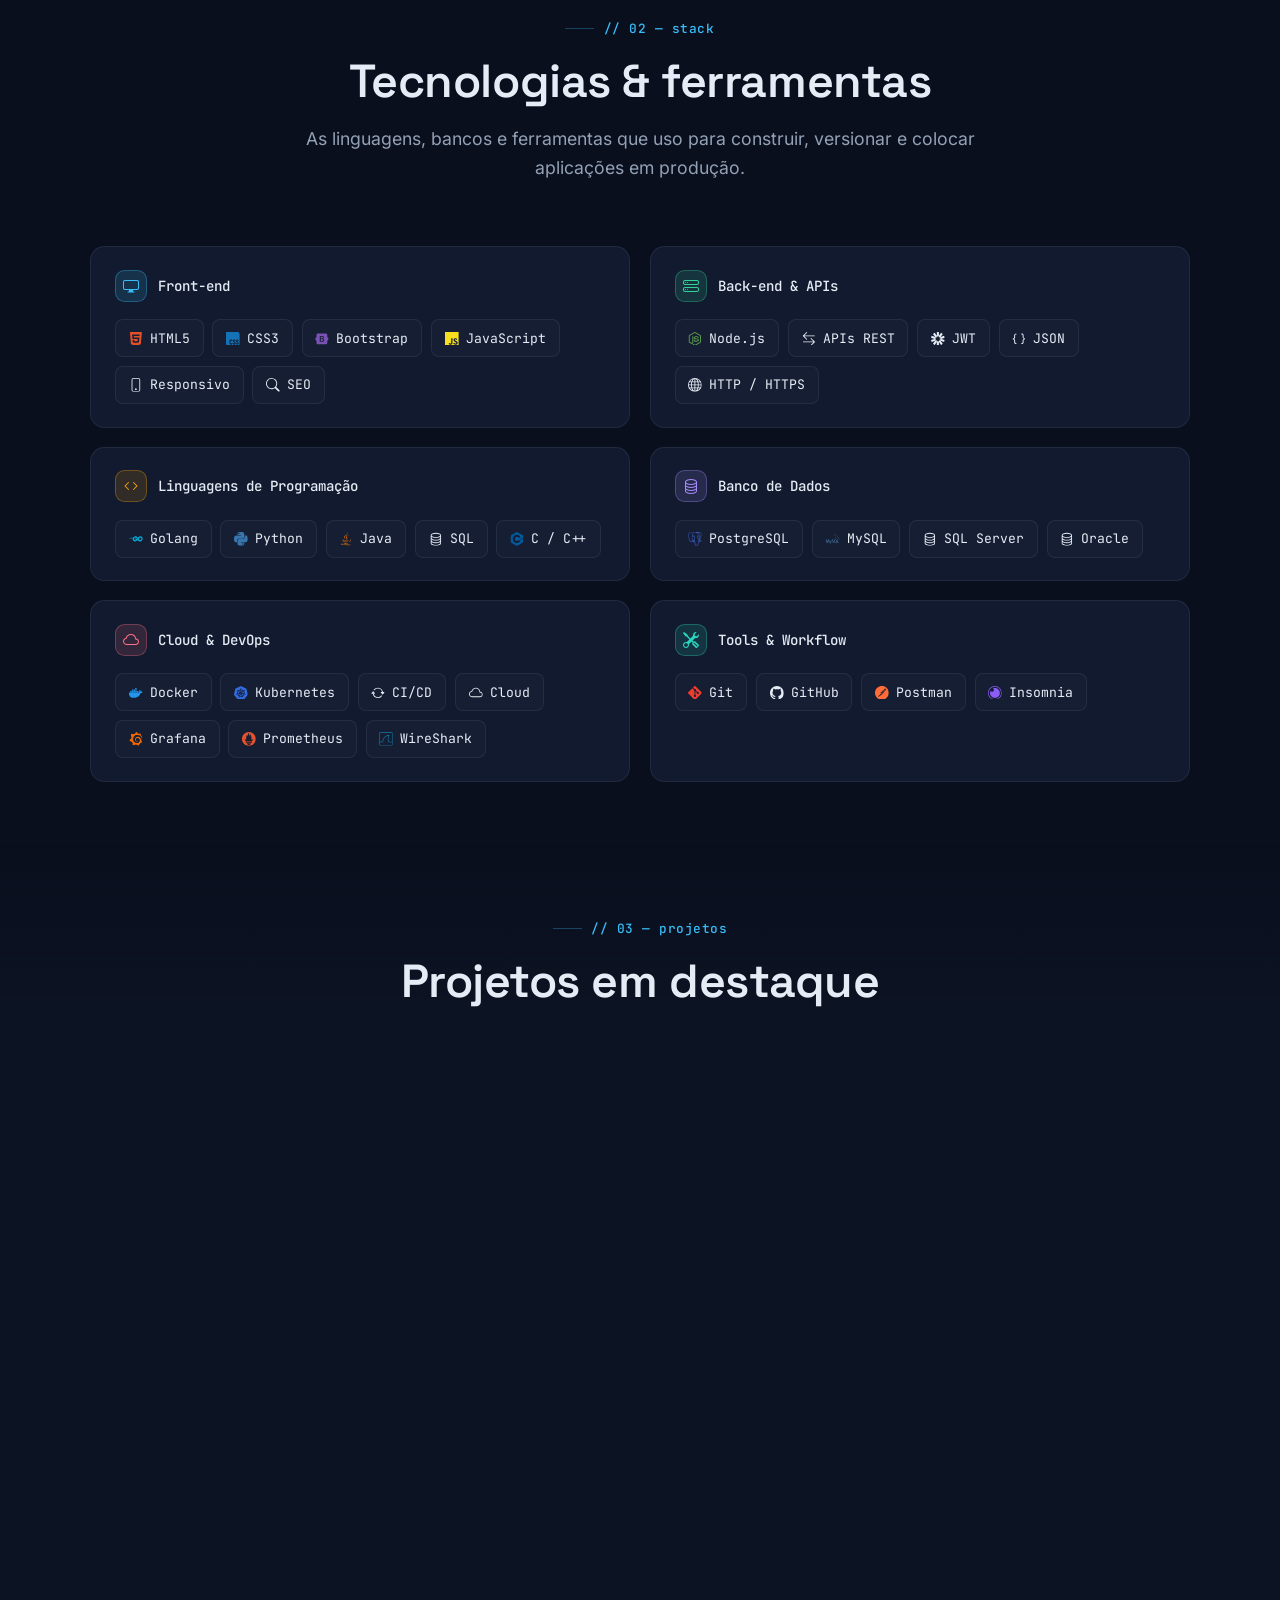
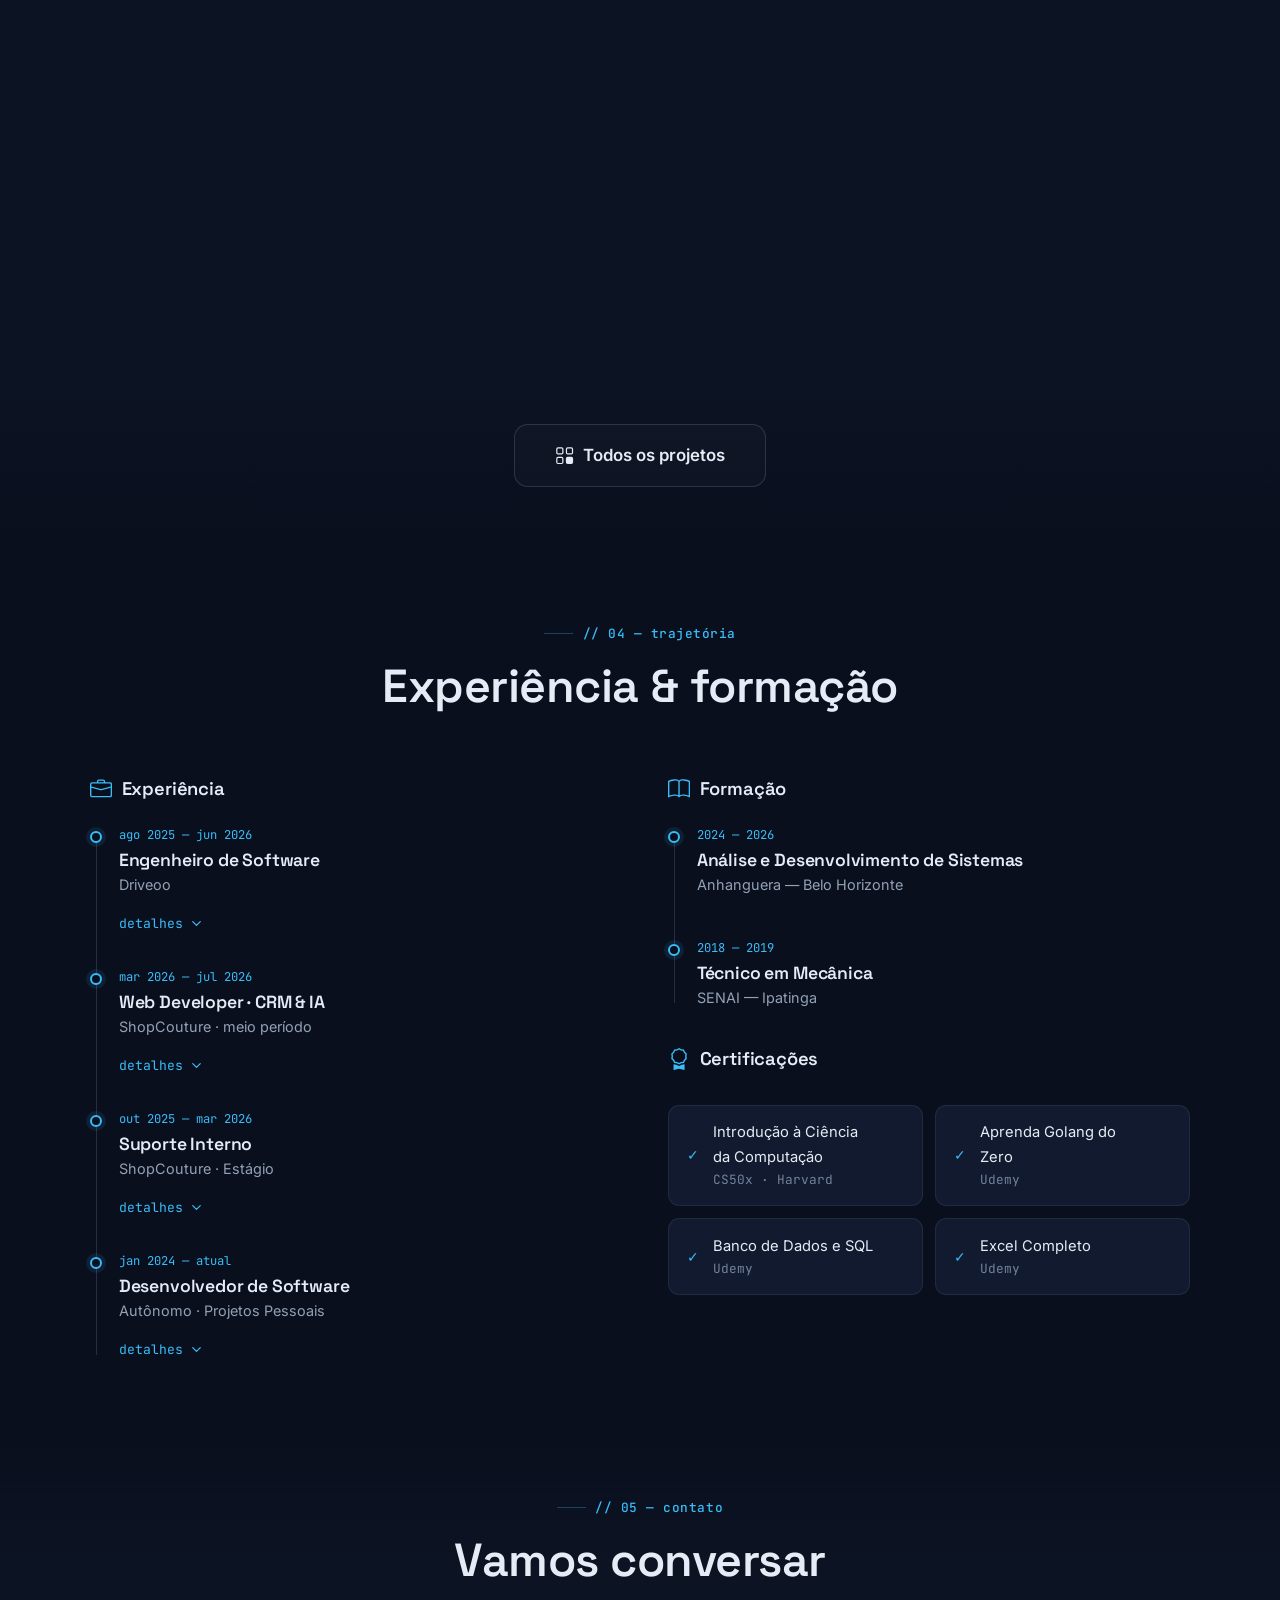
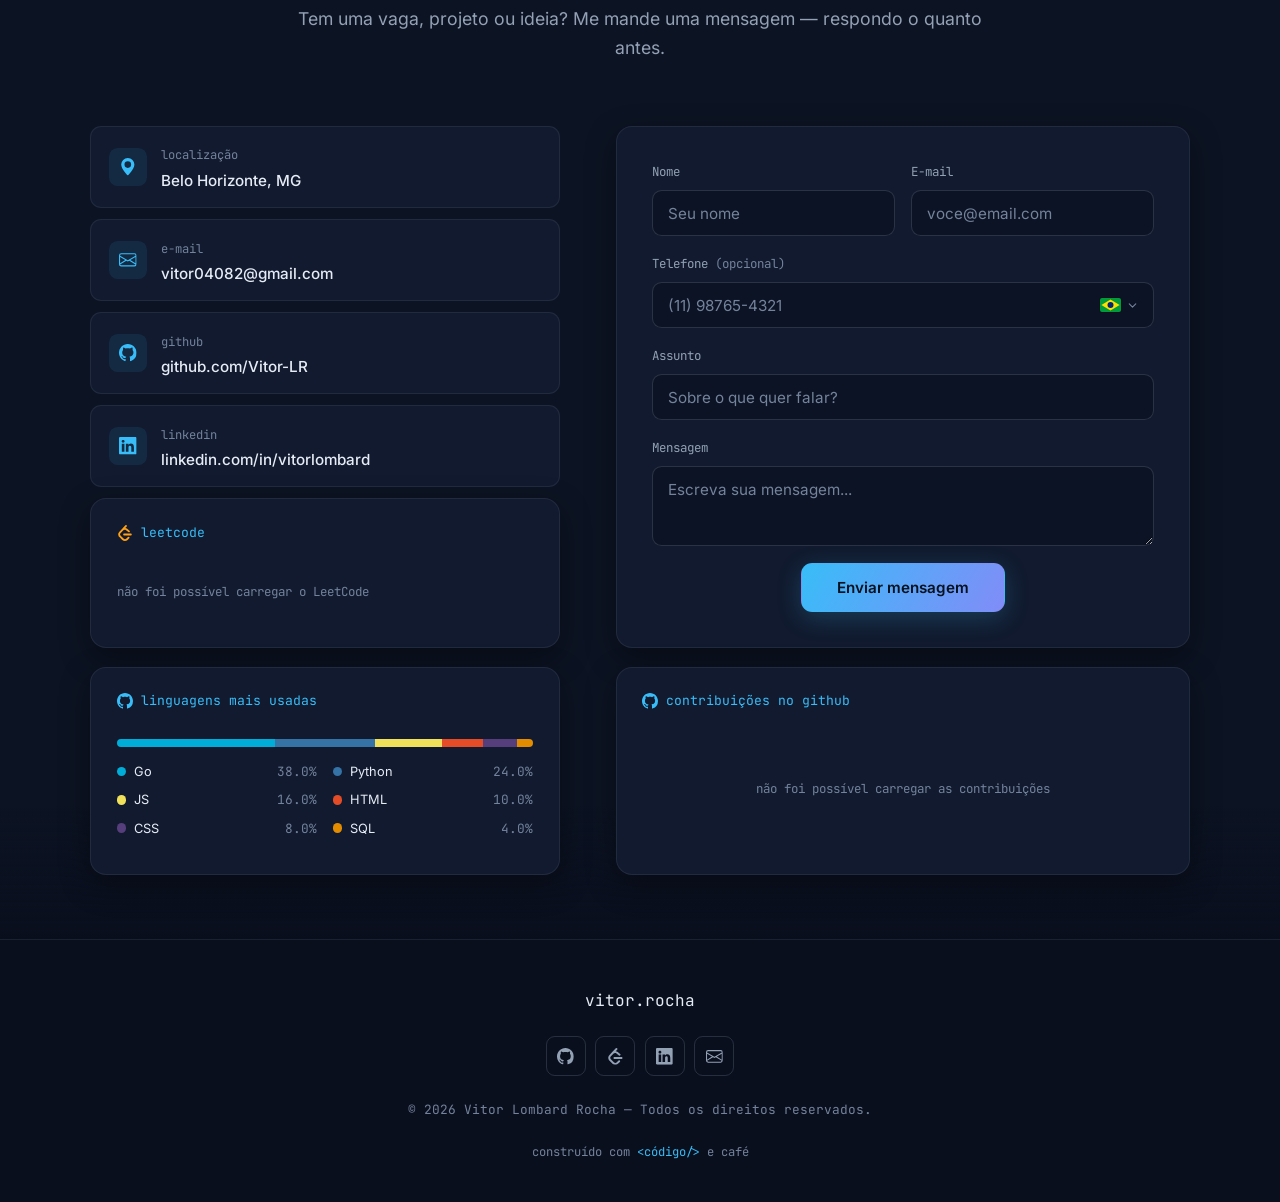
==== commit 4fd82f84: "traducoes" ====
--- a/index.html
+++ b/index.html
@@ -416,7 +416,7 @@
                     <svg class="icon">
                         <use href="#i-download"></use>
                     </svg>
-                    <span>Baixar CV</span>
+                    <span>Download CV</span>
                 </a>
                 <button class="menu-toggle" id="menu-icon" aria-label="Abrir menu" aria-expanded="false"
                     aria-controls="navbar">
@@ -652,7 +652,7 @@
                     <div class="tech-group">
                         <h3><span class="tg-ico tg-ico--lang"><svg class="icon">
                                     <use href="#i-code"></use>
-                                </svg></span> Linguagens programação</h3>
+                                </svg></span> Linguagens de Programação</h3>
                         <div class="badges">
                             <span class="badge"><svg class="badge-ico ic-go">
                                     <use href="#si-go"></use>
--- a/assets/css/style.css
+++ b/assets/css/style.css
@@ -3111,11 +3111,18 @@
 
 /* Tablet / desktop pequeno */
 @media (max-width: 980px) {
-    .nav { display: none; }            /* vira menu mobile */
     .menu-toggle { display: grid; }
 
-    /* Menu mobile: dropdown deslizante a partir do header */
-    .nav.open {
+    /* ------------------------------------------------------------
+       Menu mobile: dropdown deslizante a partir do header.
+       O painel NAO usa display:none — display nao e animavel, e o
+       menu apareceria/sumiria seco. Ele fica sempre no layout
+       (absolute, fora do fluxo) e a visibilidade e feita com
+       opacity + visibility + transform, que sao animaveis.
+       'visibility' entra com delay igual a duracao da saida para
+       o painel continuar visivel enquanto recolhe.
+       ------------------------------------------------------------ */
+    .nav {
         display: flex;
         flex-direction: column;
         align-items: stretch;
@@ -3131,9 +3138,71 @@
         border-radius: 0.9rem;
         padding: 0.8rem;
         box-shadow: var(--shadow-card);
+
+        /* estado FECHADO */
+        opacity: 0;
+        visibility: hidden;
+        pointer-events: none;
+        transform: translateY(-0.6rem) scale(0.97);
+        transform-origin: top center;
+        transition:
+            opacity 0.24s ease,
+            transform 0.3s cubic-bezier(0.22, 1, 0.36, 1),
+            visibility 0s linear 0.3s;
     }
 
-    .nav.open a { padding: 0.85rem 1rem; }
+    /* estado ABERTO */
+    .nav.open {
+        opacity: 1;
+        visibility: visible;
+        pointer-events: auto;
+        transform: translateY(0) scale(1);
+        transition:
+            opacity 0.22s ease,
+            transform 0.38s cubic-bezier(0.22, 1, 0.36, 1),
+            visibility 0s linear 0s;
+    }
+
+    /* Itens do menu: entram em cascata (stagger) depois do painel.
+       Na saida os delays somem junto com .open, entao todos
+       desaparecem juntos e o fechamento fica rapido. */
+    .nav a {
+        padding: 0.85rem 1rem;
+        opacity: 0;
+        transform: translateY(-0.5rem);
+        transition:
+            opacity 0.24s ease,
+            transform 0.28s cubic-bezier(0.22, 1, 0.36, 1),
+            color 0.25s ease,
+            background-color 0.25s ease;
+    }
+
+    .nav.open a {
+        opacity: 1;
+        transform: translateY(0);
+    }
+
+    .nav.open a:nth-child(1) { transition-delay: 0.07s; }
+    .nav.open a:nth-child(2) { transition-delay: 0.12s; }
+    .nav.open a:nth-child(3) { transition-delay: 0.17s; }
+    .nav.open a:nth-child(4) { transition-delay: 0.22s; }
+    .nav.open a:nth-child(5) { transition-delay: 0.27s; }
+    .nav.open a:nth-child(6) { transition-delay: 0.32s; }
+
+    /* Acessibilidade: quem pediu menos movimento so ve o fade. */
+    @media (prefers-reduced-motion: reduce) {
+        .nav,
+        .nav.open,
+        .nav a,
+        .nav.open a {
+            transform: none;
+            transition-duration: 0.01ms;
+            transition-delay: 0s;
+        }
+
+        .nav { transition: visibility 0s linear 0.01ms, opacity 0.01ms; }
+        .nav.open { transition: visibility 0s, opacity 0.01ms; }
+    }
 
     .hero .container { grid-template-columns: 1fr; gap: 2.5rem; }
     /* mobile: nome/descrição/botões ACIMA do terminal (ordem natural do DOM) */
@@ -3351,4 +3420,4 @@
     .channel br,
     .channel .ch-value,
     .channel .ch-label { display: none; }             /* sem textos: o card é o ícone */
-}
+}
